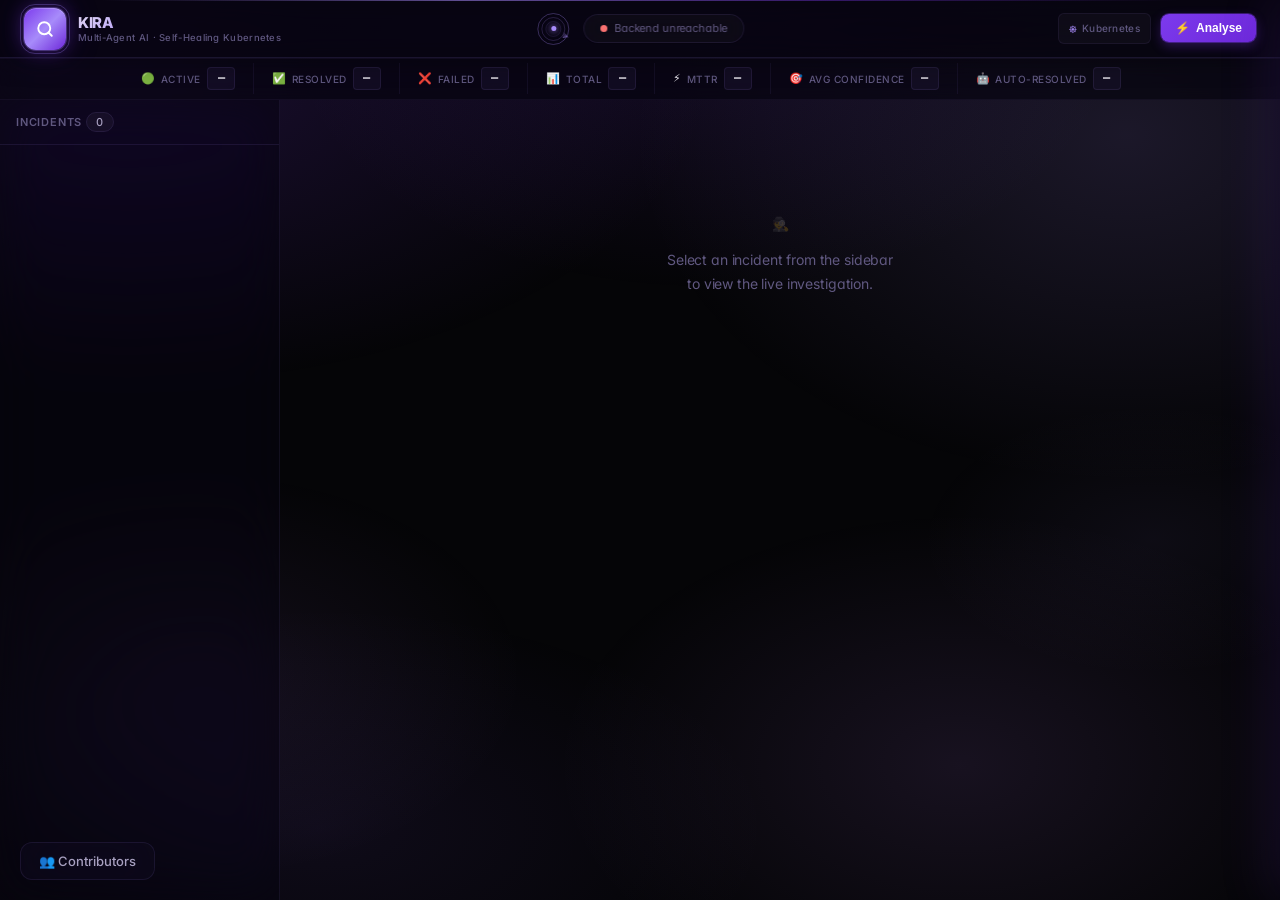
==== frontend/index.html @ 58d52b5b "feat: initial commit — KIRA (Kubernetes Intelligent Response Agent) - Multi-agent AI incident respon" ====
<!DOCTYPE html>
<html lang="en">
<head>
  <meta charset="UTF-8" />
  <meta name="viewport" content="width=device-width, initial-scale=1.0" />
  <title>KIRA — Multi-Agent AI for Self-Healing Kubernetes</title>
  <link rel="icon" href="data:image/svg+xml,<svg xmlns='http://www.w3.org/2000/svg' viewBox='0 0 100 100'><text y='.9em' font-size='90'>🔍</text></svg>" />
  <link rel="preconnect" href="https://fonts.googleapis.com" />
  <link href="https://fonts.googleapis.com/css2?family=Inter:opsz,wght@14..32,300;14..32,400;14..32,500;14..32,600;14..32,700;14..32,800&family=JetBrains+Mono:wght@400;500;600&display=swap" rel="stylesheet" />
  <link rel="stylesheet" href="styles.css?v=36" />
</head>
<body>

<!-- ── Top bar ─────────────────────────────────────────────────────────── -->
<header class="topbar">
  <div class="logo">
    <div class="logo-icon-wrap" id="logo-icon-wrap">
      <svg width="18" height="18" viewBox="0 0 24 24" fill="none" stroke="currentColor" stroke-width="2.5" stroke-linecap="round" stroke-linejoin="round">
        <circle cx="11" cy="11" r="8"/><line x1="21" y1="21" x2="16.65" y2="16.65"/>
      </svg>
    </div>
    <div class="logo-pulse-ring"></div>
    <div class="logo-text-group">
      <span class="logo-name">KIRA</span>
      <span class="logo-tag">Multi-Agent AI · Self-Healing Kubernetes</span>
    </div>
  </div>

  <div class="topbar-center">
    <div class="scanning-radar" id="scanning-radar">
      <div class="radar-ring radar-ring-1"></div>
      <div class="radar-ring radar-ring-2"></div>
      <div class="radar-ring radar-ring-3"></div>
      <div class="radar-sweep"></div>
      <div class="radar-dot"></div>
    </div>
    <div class="topbar-stat-pill">
      <span class="health-dot" id="health-dot"></span>
      <span class="health-label" id="health-label">Checking…</span>
    </div>
  </div>

  <div class="topbar-right">
    <div class="topbar-k8s-badge">
      <span class="k8s-icon">⎈</span>
      <span class="k8s-label">Kubernetes</span>
    </div>
    <button class="btn btn-primary" id="trigger-btn">
      <span class="trigger-bolt">⚡</span> Analyse
    </button>
  </div>
</header>

<!-- ── Metrics Bar ─────────────────────────────────────────────────────── -->
<div class="metrics-bar" id="metrics-bar">
  <div class="metric-item">
    <span class="metric-icon">🟢</span>
    <span class="metric-label">Active</span>
    <span class="metric-value" id="m-active">—</span>
  </div>
  <div class="metric-item">
    <span class="metric-icon">✅</span>
    <span class="metric-label">Resolved</span>
    <span class="metric-value" id="m-resolved">—</span>
  </div>
  <div class="metric-item">
    <span class="metric-icon">❌</span>
    <span class="metric-label">Failed</span>
    <span class="metric-value" id="m-failed">—</span>
  </div>
  <div class="metric-item">
    <span class="metric-icon">📊</span>
    <span class="metric-label">Total</span>
    <span class="metric-value" id="m-total">—</span>
  </div>
  <div class="metric-item">
    <span class="metric-icon">⚡</span>
    <span class="metric-label">MTTR</span>
    <span class="metric-value" id="m-mttr">—</span>
  </div>
  <div class="metric-item">
    <span class="metric-icon">🎯</span>
    <span class="metric-label">Avg Confidence</span>
    <span class="metric-value" id="m-confidence">—</span>
  </div>
  <div class="metric-item">
    <span class="metric-icon">🤖</span>
    <span class="metric-label">Auto-Resolved</span>
    <span class="metric-value" id="m-auto">—</span>
  </div>
</div>

<!-- ── Layout ──────────────────────────────────────────────────────────── -->
<div class="layout">

  <!-- Sidebar -->
  <aside class="sidebar">
    <div class="sidebar-header">
      <h2>Incidents <span class="incident-count" id="incident-count">0</span></h2>
    </div>
    <div class="incident-list" id="incident-list"></div>
  </aside>

  <!-- Detail panel -->
  <main class="detail">
    <div class="detail-header" id="detail-header" style="display:none">
      <div class="detail-title-row">
        <span class="detail-title" id="detail-title">—</span>
        <span id="detail-badge"></span>
        <button class="btn-close-detail" onclick="deselectIncident()" title="Close">
          <svg width="14" height="14" viewBox="0 0 24 24" fill="none" stroke="currentColor" stroke-width="2.5">
            <line x1="18" y1="6" x2="6" y2="18"/><line x1="6" y1="6" x2="18" y2="18"/>
          </svg>
        </button>
      </div>
      <div class="detail-meta">
        <span>📁 <span id="detail-ns">—</span></span>
        <span>🔖 <span id="detail-id">—</span></span>
        <span>🕐 <span id="detail-started">—</span></span>
      </div>
    </div>

    <!-- Resolved / Failed banner -->
    <div class="resolved-banner" id="resolved-banner">
      <span id="banner-icon">✅</span>
      <div>
        <div id="banner-title">Resolved</div>
        <div id="banner-sub"></div>
      </div>
      <button class="btn btn-ghost" id="btn-postmortem" style="display:none"
              onclick="generatePostmortem()">📄 Postmortem</button>
    </div>

    <!-- Approval banner -->
    <div class="approval-banner" id="approval-banner">
      <div class="approval-top-row">
        <div class="approval-body" id="approval-body"></div>
        <div class="approval-actions">
          <button class="btn btn-success" id="btn-approve">✅ Approve &amp; Apply</button>
          <button class="btn btn-danger"  id="btn-skip">✗ Skip</button>
        </div>
      </div>
      <div class="approval-command" id="approval-command" style="display:none"></div>
    </div>

    <!-- Scrollable content: timeline + RCA + war room -->
    <div class="detail-content" id="detail-content">
      <div class="timeline-empty" id="timeline-empty">
        <div class="timeline-empty-icon">🕵️</div>
        <div>
          Select an incident from the sidebar<br/>
          to view the live investigation.
        </div>
      </div>
    </div>

    <!-- Chat FAB -->
    <button class="chat-fab" id="chat-fab" style="display:none" onclick="openChat()">
      <span class="chat-fab-pulse"></span>
      <svg width="20" height="20" viewBox="0 0 24 24" fill="none" stroke="currentColor" stroke-width="2">
        <path d="M21 15a2 2 0 0 1-2 2H7l-4 4V5a2 2 0 0 1 2-2h14a2 2 0 0 1 2 2z"/>
      </svg>
      <span>Ask Sherlock</span>
    </button>

  </main>
</div>

<!-- ── Chat Drawer ─────────────────────────────────────────────────────── -->
<div class="chat-backdrop" id="chat-backdrop" onclick="closeChat()"></div>
<div class="chat-drawer" id="chat-drawer">

  <div class="chat-drawer-header">
    <div class="chat-avatar-wrap">
      <div class="chat-avatar">🔍</div>
      <span class="chat-avatar-dot"></span>
    </div>
    <div class="chat-drawer-meta">
      <div class="chat-drawer-name">Sherlock AI</div>
      <div class="chat-drawer-sub">Incident Intelligence Assistant</div>
    </div>
    <button class="btn-close-detail" onclick="closeChat()">
      <svg width="14" height="14" viewBox="0 0 24 24" fill="none" stroke="currentColor" stroke-width="2.5">
        <line x1="18" y1="6" x2="6" y2="18"/><line x1="6" y1="6" x2="18" y2="18"/>
      </svg>
    </button>
  </div>

  <div class="chat-messages" id="chat-messages"></div>

  <div class="chat-input-area">
    <div class="chat-input-row">
      <input class="chat-input" id="chat-input" type="text"
             placeholder="Ask anything about this incident…"
             onkeydown="if(event.key==='Enter')sendChat()" />
      <button class="chat-voice-btn" id="chat-voice-btn" onclick="toggleVoice()" title="Voice input">
        <svg width="16" height="16" viewBox="0 0 24 24" fill="none" stroke="currentColor" stroke-width="2">
          <path d="M12 1a3 3 0 0 0-3 3v8a3 3 0 0 0 6 0V4a3 3 0 0 0-3-3z"/>
          <path d="M19 10v2a7 7 0 0 1-14 0v-2"/>
          <line x1="12" y1="19" x2="12" y2="23"/>
          <line x1="8" y1="23" x2="16" y2="23"/>
        </svg>
      </button>
      <button class="chat-send-btn" id="chat-send-btn" onclick="sendChat()" title="Send">
        <svg width="15" height="15" viewBox="0 0 24 24" fill="none" stroke="currentColor" stroke-width="2.5">
          <line x1="22" y1="2" x2="11" y2="13"/>
          <polygon points="22 2 15 22 11 13 2 9 22 2"/>
        </svg>
      </button>
    </div>
  </div>
</div>

<!-- ── Postmortem overlay ───────────────────────────────────────────────── -->
<div class="pm-overlay" id="pm-overlay" style="display:none" onclick="if(event.target===this)closePostmortem()">
  <div class="pm-modal">
    <div class="pm-modal-header">
      <span class="pm-modal-title">📄 Incident Postmortem</span>
      <div class="pm-modal-actions">
        <button class="btn btn-ghost" id="pm-copy-btn" onclick="copyPostmortem()">📋 Copy</button>
        <button class="btn-close-detail" onclick="closePostmortem()">
          <svg width="14" height="14" viewBox="0 0 24 24" fill="none" stroke="currentColor" stroke-width="2.5">
            <line x1="18" y1="6" x2="6" y2="18"/><line x1="6" y1="6" x2="18" y2="18"/>
          </svg>
        </button>
      </div>
    </div>
    <div class="pm-content"><div id="pm-body"></div></div>
  </div>
</div>

<!-- Toast Notifications -->
<div class="toast-container" id="toast-container"></div>

<!-- Celebration Canvas -->
<canvas id="confetti-canvas"></canvas>

<!-- Contributors Button -->
<button class="contributors-btn" id="contributors-btn" onclick="document.getElementById('contributors-modal').style.display='flex'">
  👥 Contributors
</button>

<!-- Contributors Modal -->
<div class="contributors-overlay" id="contributors-modal" style="display:none" onclick="if(event.target===this)this.style.display='none'">
  <div class="contributors-modal">
    <div class="contributors-modal-header">
      <span class="contributors-modal-title">OUR <strong>CONTRIBUTORS</strong></span>
      <button class="contributors-close-btn" onclick="document.getElementById('contributors-modal').style.display='none'">
        <svg width="16" height="16" viewBox="0 0 24 24" fill="none" stroke="currentColor" stroke-width="2.5">
          <line x1="18" y1="6" x2="6" y2="18"/><line x1="6" y1="6" x2="18" y2="18"/>
        </svg>
      </button>
    </div>
    <div class="contributors-grid">
      <a class="contributor-card" href="https://www.linkedin.com/in/abhijeet-dhengale-56630160/" target="_blank" rel="noopener">
        <img class="contributor-avatar" src="images/abhijeet.jpg" alt="Abhijeet Dhengale" />
        <div class="contributor-info">
          <span class="contributor-name">Abhijeet Dhengale</span>
          <span class="contributor-role">CloudOps Engineer</span>
        </div>
      </a>
      <a class="contributor-card" href="https://www.linkedin.com/in/ansh-dalwadi/" target="_blank" rel="noopener">
        <img class="contributor-avatar" src="images/ansh.jpg" alt="Ansh Dalwadi" />
        <div class="contributor-info">
          <span class="contributor-name">Ansh Dalwadi</span>
          <span class="contributor-role">Associate CloudOps Engineer</span>
        </div>
      </a>
      <a class="contributor-card" href="https://www.linkedin.com/in/deep-trivedi-8b3537143/" target="_blank" rel="noopener">
        <img class="contributor-avatar" src="images/deep.jpg" alt="Deep Trivedi" />
        <div class="contributor-info">
          <span class="contributor-name">Deep Trivedi</span>
          <span class="contributor-role">Manager, Cloud Operations</span>
        </div>
      </a>
      <a class="contributor-card" href="https://www.linkedin.com/in/manjunath28/" target="_blank" rel="noopener">
        <img class="contributor-avatar" src="images/manjunath.jpg" alt="Manjunath Y" />
        <div class="contributor-info">
          <span class="contributor-name">Manjunath Y</span>
          <span class="contributor-role">CloudOps Engineer</span>
        </div>
      </a>
      <a class="contributor-card" href="https://www.linkedin.com/in/sudin-kolambkar-34956770/" target="_blank" rel="noopener">
        <img class="contributor-avatar" src="images/sudin.jpg" alt="Sudin Kolambkar" />
        <div class="contributor-info">
          <span class="contributor-name">Sudin Kolambkar</span>
          <span class="contributor-role">Senior CloudOps Engineer</span>
        </div>
      </a>
      <a class="contributor-card" href="https://www.linkedin.com/in/tushi-mittal/" target="_blank" rel="noopener">
        <img class="contributor-avatar" src="images/tushi.jpg" alt="Tushi Mittal" />
        <div class="contributor-info">
          <span class="contributor-name">Tushi Mittal</span>
          <span class="contributor-role">Associate CloudOps Engineer</span>
        </div>
      </a>
    </div>
  </div>
</div>

<script src="app.js?v=36"></script>
</body>
</html>
---- frontend/styles.css ----
/* ═══════════════════════════════════════════════════════════════════════════
   KIRA — Production UI  v20 · Deep Violet Glassmorphism
   ═══════════════════════════════════════════════════════════════════════════ */

/* ── Reset ─────────────────────────────────────────────────────────────── */
*, *::before, *::after { box-sizing: border-box; margin: 0; padding: 0; }

/* ── Design Tokens ─────────────────────────────────────────────────────── */
:root {
  --bg:          #050507;
  --bg2:         rgba(10,8,18,0.78);
  --bg3:         rgba(18,14,28,0.68);
  --bg4:         rgba(28,22,42,0.58);
  --glass:       rgba(16,12,28,0.55);
  --glass-border:rgba(167,139,250,0.10);
  --glass-hover: rgba(167,139,250,0.14);
  --border:      rgba(167,139,250,0.08);
  --border-soft: rgba(167,139,250,0.04);
  --text:        #f0eef5;
  --text-2:      #a8a0c0;
  --muted:       #605880;
  --green:       #34d399;
  --green-dim:   rgba(52,211,153,0.10);
  --amber:       #fbbf24;
  --amber-dim:   rgba(251,191,36,0.10);
  --red:         #f87171;
  --red-dim:     rgba(248,113,113,0.10);
  --blue:        #818cf8;
  --blue-dim:    rgba(129,140,248,0.10);
  --purple:      #a78bfa;
  --purple-dim:  rgba(167,139,250,0.10);
  --violet:      #c084fc;
  --violet-dim:  rgba(192,132,252,0.10);
  --cyan:        #22d3ee;
  --grad-brand:  linear-gradient(135deg,#a78bfa 0%,#c084fc 50%,#7c3aed 100%);
  --grad-war:    linear-gradient(135deg, rgba(28,16,48,0.6) 0%, rgba(12,8,22,0.7) 100%);
  --radius:      12px;
  --radius-lg:   16px;
  --radius-sm:   8px;
  --sans:        -apple-system, 'SF Pro Display', 'SF Pro Text', 'Inter', system-ui, BlinkMacSystemFont, 'Helvetica Neue', sans-serif;
  --mono:        'SF Mono', 'JetBrains Mono', 'Cascadia Code', 'Fira Code', ui-monospace, monospace;
  --shadow-sm:   0 1px 3px rgba(0,0,0,0.4), 0 0 1px rgba(0,0,0,0.3);
  --shadow-md:   0 4px 16px rgba(0,0,0,0.35), 0 0 8px rgba(124,58,237,0.06);
  --shadow-lg:   0 12px 40px rgba(0,0,0,0.45), 0 0 20px rgba(124,58,237,0.08);
  --glass-blur:  blur(24px) saturate(200%);
}

/* ── Animated Background ───────────────────────────────────────────────── */
@keyframes bgShift {
  0%   { transform: translate(0, 0) scale(1); }
  33%  { transform: translate(30px, -20px) scale(1.05); }
  66%  { transform: translate(-20px, 15px) scale(0.97); }
  100% { transform: translate(0, 0) scale(1); }
}
@keyframes bgShift2 {
  0%   { transform: translate(0, 0) scale(1); }
  33%  { transform: translate(-25px, 25px) scale(1.08); }
  66%  { transform: translate(20px, -10px) scale(0.95); }
  100% { transform: translate(0, 0) scale(1); }
}
@keyframes bgShift3 {
  0%   { transform: translate(0, 0) scale(1); }
  50%  { transform: translate(15px, 20px) scale(1.03); }
  100% { transform: translate(0, 0) scale(1); }
}

/* ── Base ──────────────────────────────────────────────────────────────── */
html, body { height: 100%; overflow: hidden; }
body {
  background: var(--bg);
  color: var(--text);
  font-family: var(--sans);
  font-size: 14px;
  line-height: 1.6;
  letter-spacing: -0.01em;
  font-weight: 400;
  display: flex;
  flex-direction: column;
  -webkit-font-smoothing: antialiased;
  -moz-osx-font-smoothing: grayscale;
  text-rendering: optimizeLegibility;
  font-feature-settings: 'cv02', 'cv03', 'cv04', 'cv11';
  position: relative;
}
body::before {
  content: ''; position: fixed; inset: 0; z-index: -2;
  background:
    radial-gradient(ellipse 65% 50% at 10% 8%, rgba(124,58,237,0.18), transparent 70%),
    radial-gradient(ellipse 55% 55% at 88% 15%, rgba(167,139,250,0.14), transparent 70%),
    radial-gradient(ellipse 45% 40% at 75% 85%, rgba(192,132,252,0.10), transparent 70%),
    radial-gradient(ellipse 50% 35% at 25% 92%, rgba(139,92,246,0.08), transparent 70%);
  animation: bgShift 25s ease-in-out infinite;
}
body::after {
  content: ''; position: fixed; inset: 0; z-index: -1;
  background:
    radial-gradient(ellipse 50% 45% at 55% 3%, rgba(124,58,237,0.12), transparent 65%),
    radial-gradient(ellipse 40% 35% at 15% 75%, rgba(192,132,252,0.08), transparent 65%),
    radial-gradient(ellipse 30% 25% at 90% 60%, rgba(167,139,250,0.06), transparent 60%);
  animation: bgShift2 20s ease-in-out infinite;
}

/* ── Topbar ────────────────────────────────────────────────────────────── */
.topbar {
  display: flex; align-items: center; justify-content: space-between;
  padding: 0 24px; height: 58px;
  background: rgba(6,4,14,0.88);
  border-bottom: 1px solid rgba(167,139,250,0.12);
  flex-shrink: 0; z-index: 100; position: relative;
  backdrop-filter: blur(28px) saturate(200%);
  -webkit-backdrop-filter: blur(28px) saturate(200%);
  box-shadow: 0 1px 0 rgba(167,139,250,0.06), 0 4px 24px rgba(0,0,0,0.3);
}
/* Gradient top glow line */
.topbar::before {
  content: ''; position: absolute; top: 0; left: 8%; right: 8%; height: 1px;
  background: linear-gradient(90deg, transparent, rgba(167,139,250,0.55), rgba(124,58,237,0.4), transparent);
}

/* ── Logo ──────────────────────────────────────────────────────────────── */
.logo { display: flex; align-items: center; gap: 12px; position: relative; }

.logo-icon-wrap {
  width: 42px; height: 42px;
  background: linear-gradient(135deg, #7c3aed, #a78bfa, #6d28d9);
  border-radius: 12px;
  display: flex; align-items: center; justify-content: center;
  color: #fff; flex-shrink: 0;
  box-shadow: 0 0 0 1px rgba(167,139,250,0.3), 0 0 20px rgba(124,58,237,0.4),
              0 0 40px rgba(124,58,237,0.15), inset 0 1px 0 rgba(255,255,255,0.2);
  transition: transform 0.3s cubic-bezier(0.34,1.56,0.64,1), box-shadow 0.3s;
  position: relative; z-index: 1;
}
.logo-icon-wrap:hover {
  transform: scale(1.08) rotate(-5deg);
  box-shadow: 0 0 0 1px rgba(167,139,250,0.4), 0 0 30px rgba(124,58,237,0.6),
              inset 0 1px 0 rgba(255,255,255,0.2);
}
.logo-icon-wrap.reloading {
  animation: logoReload 1s cubic-bezier(0.4,0,0.2,1) infinite;
}
@keyframes logoReload {
  0%   { transform: rotate(0deg)   scale(1);   box-shadow: 0 0 20px rgba(124,58,237,0.4); }
  25%  { transform: rotate(90deg)  scale(1.1); box-shadow: 0 0 32px rgba(124,58,237,0.7); }
  50%  { transform: rotate(180deg) scale(1);   box-shadow: 0 0 20px rgba(124,58,237,0.4); }
  75%  { transform: rotate(270deg) scale(1.1); box-shadow: 0 0 32px rgba(192,132,252,0.7); }
  100% { transform: rotate(360deg) scale(1);   box-shadow: 0 0 20px rgba(124,58,237,0.4); }
}

/* Animated pulse ring around logo */
.logo-pulse-ring {
  position: absolute; left: -4px; top: -4px;
  width: 50px; height: 50px; border-radius: 15px;
  border: 1px solid rgba(167,139,250,0.3);
  animation: logoPulseRing 3s ease-in-out infinite;
  pointer-events: none; z-index: 0;
}
@keyframes logoPulseRing {
  0%,100% { opacity: 0.5; transform: scale(1); }
  50%     { opacity: 0;   transform: scale(1.2); }
}

.logo-text-group { display: flex; flex-direction: column; gap: 1px; }
.logo-name {
  font-size: 15px; font-weight: 800; letter-spacing: -0.5px; line-height: 1.1;
  background: linear-gradient(135deg, #e2d9f3 0%, #a78bfa 40%, #7c3aed 100%);
  -webkit-background-clip: text; -webkit-text-fill-color: transparent; background-clip: text;
}
.logo-tag {
  font-size: 9.5px; font-weight: 500; color: var(--muted);
  letter-spacing: 0.3px; line-height: 1;
}

/* ── Topbar center pill ─────────────────────────────────────────────────── */
.topbar-center {
  position: absolute; left: 50%; transform: translateX(-50%);
  display: flex; align-items: center;
}
.topbar-stat-pill {
  display: flex; align-items: center; gap: 7px;
  padding: 5px 16px; border-radius: 20px;
  background: rgba(255,255,255,0.03);
  border: 1px solid rgba(167,139,250,0.10);
  backdrop-filter: blur(12px);
}

/* ── Topbar right ───────────────────────────────────────────────────────── */
.topbar-right { display: flex; align-items: center; gap: 10px; }

.topbar-k8s-badge {
  display: flex; align-items: center; gap: 5px;
  padding: 4px 10px; border-radius: 6px;
  background: rgba(255,255,255,0.03);
  border: 1px solid rgba(167,139,250,0.08);
}
.k8s-icon  { font-size: 13px; color: var(--purple); }
.k8s-label { font-size: 10px; color: var(--muted); font-weight: 500; letter-spacing: 0.3px; }

/* Pulsing ⚡ in Analyse button */
.trigger-bolt {
  display: inline-block;
  animation: boltPulse 2s ease-in-out infinite;
}
@keyframes boltPulse {
  0%,100% { transform: scale(1);    filter: drop-shadow(0 0 0 transparent); }
  50%     { transform: scale(1.3);  filter: drop-shadow(0 0 6px rgba(251,191,36,0.9)); }
}

/* ── Health dot ─────────────────────────────────────────────────────────── */
.health-dot {
  width: 7px; height: 7px; border-radius: 50%;
  background: var(--muted); display: inline-block;
  transition: all 0.4s; flex-shrink: 0;
}
.health-dot.ok    { background: var(--green); animation: pulse-health 2.5s ease infinite; }
.health-dot.error { background: var(--red); }
@keyframes pulse-health {
  0%,100% { box-shadow: 0 0 0 0 rgba(52,211,153,0.5); }
  50%     { box-shadow: 0 0 0 5px rgba(52,211,153,0); }
}
.health-label { font-size: 11px; color: var(--muted); }

/* ── Metrics Bar ───────────────────────────────────────────────────────── */
.metrics-bar {
  display: flex; align-items: center; justify-content: center; gap: 0;
  padding: 5px 20px;
  background: rgba(6,4,14,0.65);
  border-bottom: 1px solid rgba(167,139,250,0.06);
  backdrop-filter: blur(16px); -webkit-backdrop-filter: blur(16px);
  overflow-x: auto; flex-shrink: 0;
}
.metrics-bar::-webkit-scrollbar { display: none; }

.metric-item {
  display: flex; align-items: center; gap: 6px;
  padding: 4px 18px;
  border-right: 1px solid rgba(167,139,250,0.07);
  white-space: nowrap; flex-shrink: 0;
}
.metric-item:first-child { padding-left: 0; }
.metric-item:last-child  { border-right: none; }

.metric-icon  { font-size: 11px; }
.metric-label {
  font-size: 10px; color: var(--muted); font-weight: 500;
  text-transform: uppercase; letter-spacing: 0.5px;
}
.metric-value {
  font-size: 12px; font-weight: 700; color: var(--text);
  font-variant-numeric: tabular-nums; font-family: var(--mono);
  background: rgba(167,139,250,0.06);
  padding: 1px 8px; border-radius: 4px;
  border: 1px solid rgba(167,139,250,0.10);
  min-width: 28px; text-align: center;
}
.metric-value.pulse { animation: metricPulse 0.6s ease; }
@keyframes metricPulse {
  0%   { background: rgba(167,139,250,0.30); }
  100% { background: rgba(167,139,250,0.06); }
}

/* ── Layout ────────────────────────────────────────────────────────────── */
.layout { display: flex; flex: 1; overflow: hidden; min-height: 0; }

/* ── Sidebar ───────────────────────────────────────────────────────────── */
.sidebar {
  width: 280px; min-width: 255px; max-width: 280px;
  background: rgba(8,6,16,0.62);
  border-right: 1px solid rgba(167,139,250,0.08);
  display: flex; flex-direction: column; overflow: hidden;
  backdrop-filter: var(--glass-blur);
  -webkit-backdrop-filter: var(--glass-blur);
}
.sidebar-header {
  padding: 14px 16px 12px; border-bottom: 1px solid var(--glass-border);
  display: flex; align-items: center; justify-content: space-between; flex-shrink: 0;
}
.sidebar-header h2 {
  font-size: 11px; font-weight: 600; color: var(--muted);
  text-transform: uppercase; letter-spacing: 0.8px;
}
#incident-count {
  font-size: 11px; font-weight: 500;
  background: rgba(255,255,255,0.04); padding: 2px 9px;
  border-radius: 20px; color: var(--text-2); border: 1px solid var(--glass-border);
  font-variant-numeric: tabular-nums;
}
.incident-list { overflow-y: auto; flex: 1; padding: 8px; }

/* Incident groups */
.incident-group {
  margin-bottom: 8px;
}
.incident-group-header {
  display: flex;
  align-items: center;
  gap: 8px;
  padding: 8px 12px;
  border-radius: var(--radius-sm);
  cursor: pointer;
  user-select: none;
  transition: background 0.2s ease;
}
.incident-group-header:hover {
  background: rgba(167,139,250,0.06);
}
.incident-group-header.open .incident-group-title {
  color: var(--amber);
}
.incident-group-header.resolved .incident-group-title {
  color: var(--green);
}
.incident-group-arrow {
  font-size: 10px;
  color: var(--text-2);
  transition: transform 0.2s ease;
}
.incident-group.collapsed .incident-group-arrow {
  transform: rotate(-90deg);
}
.incident-group-title {
  font-size: 12px;
  font-weight: 700;
  text-transform: uppercase;
  letter-spacing: 0.8px;
}
.incident-group-count {
  font-size: 11px;
  font-weight: 600;
  color: var(--text-2);
  background: rgba(167,139,250,0.1);
  padding: 1px 7px;
  border-radius: 10px;
  margin-left: auto;
}
.incident-group-body {
  overflow: hidden;
  max-height: 2000px;
  transition: max-height 0.3s ease;
}
.incident-group.collapsed .incident-group-body {
  max-height: 0;
}

/* Incident cards */
.incident-card {
  padding: 10px 12px 10px 15px;
  border-radius: var(--radius); border: 1px solid rgba(167,139,250,0.06);
  margin-bottom: 4px; cursor: pointer;
  transition: all 0.25s ease;
  background: rgba(167,139,250,0.03); position: relative; overflow: hidden;
  box-shadow: 0 1px 4px rgba(0,0,0,0.2);
}
.incident-card::before {
  content: ''; position: absolute; left: 0; top: 0; bottom: 0;
  width: 3px; background: var(--muted); border-radius: 3px 0 0 3px;
}
.incident-card[data-status="resolved"]::before    { background: var(--green); }
.incident-card[data-status="failed"]::before      { background: var(--red); }
.incident-card[data-status="investigating"]::before,
.incident-card[data-status="remediating"]::before { background: var(--amber); }
.incident-card[data-status="rca_complete"]::before,
.incident-card[data-status="validating"]::before  { background: var(--blue); }
.incident-card:hover  { border-color: rgba(167,139,250,0.18); background: rgba(167,139,250,0.07); box-shadow: 0 2px 12px rgba(124,58,237,0.08); }
.incident-card.active {
  border-color: rgba(167,139,250,0.25); background: rgba(167,139,250,0.10);
  box-shadow: 0 0 24px rgba(124,58,237,0.10), inset 0 0 0 1px rgba(167,139,250,0.10);
}
.card-header { display: flex; align-items: center; justify-content: space-between; margin-bottom: 2px; gap: 8px; }
.card-service { font-weight: 600; font-size: 13.5px; letter-spacing: -0.02em; white-space: nowrap; overflow: hidden; text-overflow: ellipsis; }
.card-ns   { font-size: 11px; color: var(--muted); margin-bottom: 3px; font-weight: 400; }
.card-msg  { font-size: 12px; color: var(--text-2); white-space: nowrap; overflow: hidden; text-overflow: ellipsis; line-height: 1.5; }
.card-footer { display: flex; align-items: center; justify-content: space-between; margin-top: 7px; }
.card-time { font-size: 10px; color: var(--muted); font-family: var(--mono); }

/* ── Badges ────────────────────────────────────────────────────────────── */
.badge {
  display: inline-flex; align-items: center; gap: 3px;
  font-size: 10px; font-weight: 500; padding: 2px 7px;
  border-radius: 20px; white-space: nowrap; text-transform: capitalize;
  letter-spacing: 0.01em;
}
.badge-pending           { background: var(--bg4);        color: var(--muted);   border: 1px solid var(--border); }
.badge-investigating     { background: var(--amber-dim);  color: var(--amber);   border: 1px solid rgba(251,191,36,0.2); }
.badge-rca_complete      { background: var(--blue-dim);   color: var(--blue);    border: 1px solid rgba(96,165,250,0.2); }
.badge-awaiting_approval { background: var(--purple-dim); color: var(--purple);  border: 1px solid rgba(167,139,250,0.2); }
.badge-remediating       { background: var(--amber-dim);  color: var(--amber);   border: 1px solid rgba(251,191,36,0.2); }
.badge-validating        { background: var(--blue-dim);   color: var(--cyan);    border: 1px solid rgba(34,211,238,0.2); }
.badge-resolved          { background: var(--green-dim);  color: var(--green);   border: 1px solid rgba(52,211,153,0.2); }
.badge-failed            { background: var(--red-dim);    color: var(--red);     border: 1px solid rgba(248,113,113,0.2); }
.badge-skipped           { background: var(--bg4);        color: var(--muted);   border: 1px solid var(--border); }

/* ── Detail Panel ──────────────────────────────────────────────────────── */
.detail { flex: 1; display: flex; flex-direction: column; overflow: hidden; min-height: 0; min-width: 0; position: relative; }

.detail-header {
  padding: 14px 24px 12px; border-bottom: 1px solid rgba(167,139,250,0.10);
  background: rgba(8,6,16,0.62); flex-shrink: 0;
  backdrop-filter: var(--glass-blur); -webkit-backdrop-filter: var(--glass-blur);
}
.detail-title-row { display: flex; align-items: center; gap: 12px; margin-bottom: 6px; }
.detail-title {
  font-size: 16px; font-weight: 600; letter-spacing: -0.03em; flex: 1;
  min-width: 0; white-space: nowrap; overflow: hidden; text-overflow: ellipsis;
}
.btn-close-detail {
  width: 30px; height: 30px; border-radius: 8px; border: 1px solid var(--glass-border);
  background: rgba(255,255,255,0.03); color: var(--muted); cursor: pointer;
  display: flex; align-items: center; justify-content: center; flex-shrink: 0;
  transition: all 0.2s ease;
}
.btn-close-detail:hover { background: rgba(248,113,113,0.1); color: var(--red); border-color: rgba(248,113,113,0.25); }
.detail-meta {
  font-size: 11px; color: var(--muted); font-weight: 400;
  display: flex; flex-wrap: wrap; gap: 14px; align-items: center;
}

/* ── Scrollable content ────────────────────────────────────────────────── */
.detail-content {
  flex: 1; overflow-y: auto; min-height: 0;
  padding: 14px 22px 20px;
}

/* ── Banners ───────────────────────────────────────────────────────────── */
.resolved-banner {
  margin: 10px 20px 0; padding: 13px 16px;
  border-radius: var(--radius);
  display: none; align-items: center; gap: 14px; flex-shrink: 0;
}
.resolved-banner.visible { display: flex; animation: bannerReveal 0.5s cubic-bezier(0.16,1,0.3,1); }
.resolved-banner.resolved {
  background: rgba(52,211,153,0.06); border: 1px solid rgba(52,211,153,0.2);
  box-shadow: 0 0 30px rgba(52,211,153,0.06);
  backdrop-filter: blur(12px); -webkit-backdrop-filter: blur(12px);
  animation: bannerReveal 0.5s cubic-bezier(0.16,1,0.3,1), resolvedCelebrate 0.6s 0.3s ease;
}
.resolved-banner.failed {
  background: rgba(248,113,113,0.06); border: 1px solid rgba(248,113,113,0.2);
  box-shadow: 0 0 30px rgba(248,113,113,0.06);
  backdrop-filter: blur(12px); -webkit-backdrop-filter: blur(12px);
}
@keyframes slideDown {
  from { opacity: 0; transform: translateY(-8px); }
  to   { opacity: 1; transform: none; }
}
@keyframes bannerReveal {
  from { opacity: 0; transform: translateY(-12px) scale(0.97); filter: blur(3px); }
  60%  { filter: blur(0); }
  to   { opacity: 1; transform: none; }
}
@keyframes resolvedCelebrate {
  0%   { box-shadow: 0 0 30px rgba(52,211,153,0.06); }
  40%  { box-shadow: 0 0 50px rgba(52,211,153,0.2), 0 0 100px rgba(52,211,153,0.08); }
  100% { box-shadow: 0 0 30px rgba(52,211,153,0.06); }
}
.banner-icon  { font-size: 24px; flex-shrink: 0; }
.banner-text  { flex: 1; min-width: 0; }
.banner-title { font-weight: 600; font-size: 14px; letter-spacing: -0.02em; }
.banner-sub   { font-size: 11px; color: var(--muted); margin-top: 1px; }
.btn-postmortem {
  display: inline-flex; align-items: center; gap: 6px;
  padding: 6px 13px; border-radius: var(--radius-sm);
  background: rgba(167,139,250,0.08); color: var(--purple);
  border: 1px solid rgba(167,139,250,0.2);
  font-size: 12px; font-weight: 600; cursor: pointer;
  white-space: nowrap; flex-shrink: 0;
  transition: all 0.2s ease; font-family: var(--sans);
  backdrop-filter: blur(8px);
}
.btn-postmortem:hover { background: rgba(167,139,250,0.15); box-shadow: 0 0 20px rgba(167,139,250,0.15); }

.approval-banner {
  margin: 10px 20px 0; padding: 13px 16px;
  background: rgba(20,16,30,0.5);
  border: 1px solid rgba(167,139,250,0.15); border-left: 3px solid var(--purple);
  border-radius: var(--radius);
  display: none; box-shadow: 0 0 30px rgba(167,139,250,0.06); flex-shrink: 0;
  flex-direction: column; gap: 10px;
  backdrop-filter: blur(16px); -webkit-backdrop-filter: blur(16px);
}
.approval-banner.visible { display: flex; animation: slideDown 0.25s ease; }
.approval-top-row { display: flex; align-items: center; gap: 14px; flex-wrap: wrap; }
.approval-icon { font-size: 20px; flex-shrink: 0; }
.approval-content { flex: 1; min-width: 0; }
.approval-title { font-size: 10px; font-weight: 600; color: var(--purple); text-transform: uppercase; letter-spacing: 0.6px; margin-bottom: 3px; }
.approval-body { flex: 1; min-width: 160px; font-size: 13px; color: var(--text-2); line-height: 1.4; }
.approval-command { font-size: 12px; }
.approval-cmd-label { font-weight: 600; color: var(--text-2); margin-bottom: 4px; }
.approval-command code { display: block; background: rgba(255,255,255,0.03); padding: 8px 10px; border-radius: 4px; font-family: var(--mono); font-size: 11px; color: var(--cyan); word-break: break-all; white-space: pre-wrap; margin-top: 4px; overflow-x: auto; max-height: 80px; border: 1px solid var(--glass-border); }
.approval-actions { display: flex; gap: 8px; flex-shrink: 0; margin-left: auto; }
.btn-approve {
  padding: 7px 16px; border-radius: var(--radius-sm); border: none;
  background: linear-gradient(135deg, rgba(52,211,153,0.8), rgba(34,211,168,0.7));
  color: #fff;
  font-size: 12px; font-weight: 600; cursor: pointer;
  transition: all 0.2s ease; font-family: var(--sans);
  box-shadow: 0 2px 16px rgba(52,211,153,0.2);
}
.btn-approve:hover { opacity: 0.85; }
.btn-approve:disabled { opacity: 0.4; cursor: not-allowed; box-shadow: none; }
.btn-skip {
  padding: 7px 14px; border-radius: var(--radius-sm);
  border: 1px solid var(--glass-border); background: rgba(255,255,255,0.03);
  color: var(--text-2); font-size: 12px; font-weight: 500;
  cursor: pointer; transition: all 0.2s ease; font-family: var(--sans);
}
.btn-skip:hover { border-color: var(--red); color: var(--red); }
.btn-skip:disabled { opacity: 0.4; cursor: not-allowed; }

/* ── Timeline ──────────────────────────────────────────────────────────── */
.timeline-empty {
  display: flex; flex-direction: column; align-items: center;
  justify-content: center; min-height: 280px;
  color: var(--muted); text-align: center; gap: 12px;
}
.timeline-empty-icon { font-size: 52px; opacity: 0.2; }
.timeline-empty div { font-size: 14px; line-height: 1.7; }

.timeline-item {
  display: flex; gap: 14px;
  padding: 8px 0 8px 20px;
  border-left: 2px solid var(--border-soft);
  margin-left: 6px; position: relative;
  animation: timelineSlideIn 0.35s cubic-bezier(0.16,1,0.3,1);
}
@keyframes fadeUp {
  from { opacity: 0; transform: translateY(5px); }
  to   { opacity: 1; transform: none; }
}
@keyframes timelineSlideIn {
  from { opacity: 0; transform: translateX(-10px) translateY(4px); }
  to   { opacity: 1; transform: none; }
}
.tl-dot {
  position: absolute; left: -8px; top: 12px;
  width: 14px; height: 14px; border-radius: 50%;
  background: rgba(10,8,18,0.8); border: 2px solid rgba(167,139,250,0.10);
  display: flex; align-items: center; justify-content: center;
  font-size: 8px; font-weight: 900; flex-shrink: 0;
}
.tl-dot.running {
  border-color: var(--amber); background: var(--amber-dim); color: var(--amber);
  animation: pulse-dot 1.4s ease infinite, dotSpin 2s linear infinite;
}
.tl-dot.success {
  border-color: var(--green); background: var(--green-dim); color: var(--green);
  animation: dotAppear 0.4s cubic-bezier(0.34,1.56,0.64,1);
}
.tl-dot.error {
  border-color: var(--red); background: var(--red-dim); color: var(--red);
  animation: dotShake 0.4s ease;
}
.tl-dot.info {
  border-color: var(--purple); background: var(--purple-dim); color: var(--purple);
  animation: dotAppear 0.3s ease;
}
@keyframes pulse-dot {
  0%,100% { box-shadow: 0 0 0 0 rgba(251,191,36,0.5); }
  50%      { box-shadow: 0 0 0 6px rgba(251,191,36,0); }
}
@keyframes dotSpin {
  to { transform: rotate(360deg); }
}
@keyframes dotAppear {
  from { transform: scale(0); }
  to   { transform: scale(1); }
}
@keyframes dotShake {
  0%,100% { transform: translateX(0); }
  20%     { transform: translateX(-2px); }
  40%     { transform: translateX(2px); }
  60%     { transform: translateX(-1px); }
  80%     { transform: translateX(1px); }
}
.tl-body { flex: 1; min-width: 0; padding-top: 1px; }
.tl-step { font-size: 10px; font-weight: 600; text-transform: uppercase; letter-spacing: 0.5px; color: var(--muted); margin-bottom: 2px; }
.tl-step.running { color: var(--amber); }
.tl-step.success { color: var(--green); }
.tl-step.error   { color: var(--red); }
.tl-step.info    { color: var(--purple); }
.tl-detail { font-size: 13px; color: var(--text-2); word-break: break-word; font-family: var(--mono); font-weight: 400; line-height: 1.7; white-space: pre-wrap; }
.tl-time   { font-size: 10px; color: var(--muted); margin-top: 2px; font-family: var(--mono); }

/* ── Phase Separator ───────────────────────────────────────────────────── */
.phase-separator {
  display: flex; align-items: center; gap: 10px;
  margin: 14px 0 8px 6px; padding: 0;
  animation: fadeUp 0.3s ease;
}
.phase-separator-line {
  flex: 1; height: 1px;
  background: linear-gradient(90deg, var(--phase-color, var(--border)), transparent);
}
.phase-separator-label {
  font-size: 9px; font-weight: 600; text-transform: uppercase; letter-spacing: 1px;
  color: var(--phase-color, var(--muted)); white-space: nowrap;
  padding: 3px 10px; border-radius: 20px;
  background: rgba(var(--phase-color-rgb, 110,118,129), 0.08);
  border: 1px solid rgba(var(--phase-color-rgb, 110,118,129), 0.15);
}

/* ── War Room Timeline Item ────────────────────────────────────────────── */
.timeline-item.war-room-entry {
  border-left-color: rgba(167,139,250,0.2);
}

/* War Room agent step labels with inline icon */
.tl-step .agent-step-icon {
  display: inline-block; margin-right: 4px; font-size: 11px;
  vertical-align: middle;
}
.tl-step.war-room-sre    { color: #34d399; }
.tl-step.war-room-app    { color: #818cf8; }
.tl-step.war-room-sec    { color: #fbbf24; }
.tl-step.war-room-cost   { color: #c084fc; }
.tl-step.war-room-judge  { color: #a78bfa; }

/* ── RCA Card ──────────────────────────────────────────────────────────── */
.rca-card {
  margin: 10px 0;
  padding: 16px 18px;
  background: rgba(20,14,40,0.50);
  border: 1px solid rgba(167,139,250,0.14);
  border-left: 3px solid var(--purple);
  border-radius: var(--radius);
  box-shadow: 0 4px 32px rgba(124,58,237,0.08), var(--shadow-sm);
  animation: rcaReveal 0.7s cubic-bezier(0.16,1,0.3,1);
  position: relative;
  overflow: hidden;
  backdrop-filter: blur(20px) saturate(160%);
  -webkit-backdrop-filter: blur(20px) saturate(160%);
}
.rca-card::before {
  content: ''; position: absolute; top: 0; left: -100%; width: 60%; height: 100%;
  background: linear-gradient(90deg, transparent, rgba(167,139,250,0.06), transparent);
  animation: rcaShimmer 2s 0.5s ease-in-out;
  pointer-events: none;
}
@keyframes rcaReveal {
  0%  { opacity: 0; transform: scale(0.95); filter: blur(6px); box-shadow: 0 0 0 rgba(124,58,237,0); }
  60% { filter: blur(0); }
  100%{ opacity: 1; transform: none; box-shadow: 0 4px 32px rgba(124,58,237,0.08), var(--shadow-sm); }
}
@keyframes rcaShimmer {
  to { left: 200%; }
}
.rca-card-header { display: flex; align-items: flex-start; gap: 10px; margin-bottom: 12px; }
.rca-card-icon { font-size: 18px; flex-shrink: 0; }
.rca-card-title {
  font-size: 14px; font-weight: 600; line-height: 1.45; letter-spacing: -0.02em;
  background: linear-gradient(135deg, var(--purple), var(--violet));
  -webkit-background-clip: text; -webkit-text-fill-color: transparent; background-clip: text;
}
.rca-section-label {
  font-size: 10px; font-weight: 600; color: var(--muted);
  text-transform: uppercase; letter-spacing: 0.6px; display: block; margin-bottom: 6px;
}
.rca-points { list-style: none; margin: 0 0 12px; padding: 0; display: flex; flex-direction: column; gap: 5px; }
.rca-points li {
  font-size: 12.5px; color: var(--text-2);
  padding: 7px 11px; border-radius: 6px;
  background: rgba(167,139,250,0.05); border: 1px solid rgba(167,139,250,0.08);
  border-left: 2px solid var(--purple); line-height: 1.55;
}
.rca-points li::before { content: "▸ "; color: var(--purple); font-size: 10px; }
.rca-factors { margin-bottom: 10px; }
.factor-tag {
  display: inline-block; padding: 2px 9px; border-radius: 20px;
  background: rgba(255,255,255,0.04); border: 1px solid var(--glass-border);
  margin: 2px 3px 2px 0; font-size: 11px; color: var(--text-2);
}
.rca-blast {
  font-size: 12px; color: var(--amber); margin-bottom: 10px;
  padding: 5px 10px; border-radius: 6px; background: var(--amber-dim); border-left: 2px solid var(--amber);
}
.rca-card-meta {
  display: flex; gap: 10px; align-items: center; margin-top: 12px;
  padding-top: 12px; border-top: 1px solid var(--border-soft);
}
.confidence-bar-wrap { flex: 1; height: 6px; background: rgba(255,255,255,0.06); border-radius: 3px; overflow: hidden; }
.confidence-bar {
  height: 100%; border-radius: 3px;
  transition: width 1.2s cubic-bezier(0.34,1.56,0.64,1);
  position: relative;
  box-shadow: 0 0 8px currentColor;
}
.confidence-bar::after {
  content: ''; position: absolute; top: 0; right: 0; width: 20px; height: 100%;
  background: linear-gradient(90deg, transparent, rgba(255,255,255,0.3));
  border-radius: 0 3px 3px 0;
  animation: confBarPulse 1.5s ease-in-out infinite;
}
@keyframes confBarPulse {
  0%,100% { opacity: 0.3; }
  50%     { opacity: 0.8; }
}
.confidence-label {
  font-size: 12px; font-weight: 600; white-space: nowrap;
  font-variant-numeric: tabular-nums;
}

/* ── War Room ──────────────────────────────────────────────────────────── */
.war-room-card {
  margin: 10px 0;
  padding: 18px;
  background: rgba(24,14,42,0.48);
  border: 1px solid rgba(167,139,250,0.14);
  border-left: 3px solid var(--purple);
  border-radius: var(--radius);
  box-shadow: 0 4px 32px rgba(124,58,237,0.08), var(--shadow-sm);
  animation: warRoomReveal 0.6s cubic-bezier(0.16,1,0.3,1);
  position: relative;
  overflow: hidden;
  backdrop-filter: blur(20px) saturate(160%);
  -webkit-backdrop-filter: blur(20px) saturate(160%);
}
.war-room-card::before {
  content: ''; position: absolute; inset: 0;
  background: linear-gradient(135deg, rgba(167,139,250,0.06) 0%, transparent 60%);
  opacity: 0; animation: warRoomGlow 0.8s 0.3s ease forwards;
  pointer-events: none;
}
@keyframes warRoomReveal {
  from { opacity: 0; transform: translateY(12px) scale(0.97); filter: blur(4px); }
  to   { opacity: 1; transform: none; filter: blur(0); }
}
@keyframes warRoomGlow {
  from { opacity: 0; }
  to   { opacity: 1; }
}
.war-room-header {
  display: flex; align-items: center; gap: 10px;
  margin-bottom: 16px; padding-bottom: 12px;
  border-bottom: 1px solid rgba(167,139,250,0.08);
}
.war-room-icon { font-size: 20px; animation: warRoomIconPulse 2s ease-in-out infinite; }
@keyframes warRoomIconPulse {
  0%,100% { transform: scale(1); filter: drop-shadow(0 0 0 transparent); }
  50%     { transform: scale(1.1); filter: drop-shadow(0 0 8px rgba(167,139,250,0.4)); }
}
.war-room-title {
  font-size: 14px; font-weight: 600; letter-spacing: -0.02em;
  background: linear-gradient(90deg, var(--purple), var(--blue), var(--purple));
  background-size: 200% 100%;
  -webkit-background-clip: text; -webkit-text-fill-color: transparent; background-clip: text;
  animation: gradientSweep 3s ease-in-out infinite;
}
@keyframes gradientSweep {
  0%   { background-position: 0% 50%; }
  50%  { background-position: 100% 50%; }
  100% { background-position: 0% 50%; }
}
.war-room-sub { font-size: 11px; color: var(--muted); margin-left: auto; }
.agents-grid { display: grid; grid-template-columns: repeat(2,1fr); gap: 10px; perspective: 800px; }
@media (max-width: 750px) { .agents-grid { grid-template-columns: 1fr; } }
.agent-card {
  padding: 13px 14px;
  background: rgba(16,10,30,0.88);
  border: 1px solid rgba(167,139,250,0.08);
  border-top: 2px solid var(--accent, #a78bfa);
  border-radius: 10px;
  transition: transform 0.3s ease, box-shadow 0.3s, border-color 0.3s;
  animation: agentCardEntrance 0.5s cubic-bezier(0.16,1,0.3,1) backwards;
  position: relative;
  overflow: hidden;
}
.agent-card:nth-child(1) { animation-delay: 0.1s; }
.agent-card:nth-child(2) { animation-delay: 0.2s; }
.agent-card:nth-child(3) { animation-delay: 0.3s; }
.agent-card:nth-child(4) { animation-delay: 0.4s; }
@keyframes agentCardEntrance {
  from { opacity: 0; transform: translateY(20px) scale(0.92); }
  to   { opacity: 1; transform: none; }
}
.agent-card:hover {
  transform: translateY(-3px);
  box-shadow: 0 8px 32px rgba(0,0,0,0.3), 0 0 28px rgba(var(--accent-rgb, 167,139,250), 0.10);
  border-color: rgba(var(--accent-rgb, 167,139,250), 0.18);
}
.agent-card-header { display: flex; align-items: center; gap: 7px; margin-bottom: 7px; }
.agent-icon {
  font-size: 14px; flex-shrink: 0;
  animation: agentIconBounce 0.6s cubic-bezier(0.34,1.56,0.64,1) backwards;
}
@keyframes agentIconBounce {
  from { transform: scale(0) rotate(-20deg); }
  to   { transform: scale(1) rotate(0); }
}
.agent-name { font-size: 12px; font-weight: 600; color: var(--text); flex: 1; letter-spacing: -0.01em; }
.agent-conf {
  font-size: 11px; font-weight: 600; white-space: nowrap;
  font-variant-numeric: tabular-nums;
}
.agent-finding { font-size: 13px; color: var(--text-2); line-height: 1.65; margin-bottom: 8px; font-weight: 400; }
.agent-rec {
  font-size: 11px; color: var(--cyan); font-style: italic; margin-bottom: 5px;
  padding: 3px 8px; background: rgba(34,211,238,0.06);
  border-radius: 4px; border-left: 2px solid rgba(34,211,238,0.25);
}
.agent-concerns { display: flex; flex-wrap: wrap; gap: 3px; margin-top: 4px; }
.concern-tag {
  font-size: 10px; padding: 1px 7px; border-radius: 20px;
  background: rgba(255,255,255,0.04); border: 1px solid rgba(255,255,255,0.07); color: var(--muted);
}
.agent-evidence { font-size: 11px; color: var(--muted); margin-bottom: 5px; line-height: 1.5; display: flex; flex-wrap: wrap; gap: 4px; align-items: baseline; }
.agent-evidence-label { font-weight: 600; color: var(--text-2); font-size: 10px; text-transform: uppercase; letter-spacing: 0.5px; }
.evidence-tag {
  font-size: 10px; padding: 2px 8px; border-radius: 4px;
  background: rgba(167,139,250,0.07); border: 1px solid rgba(167,139,250,0.12); color: var(--purple);
  font-family: var(--mono); word-break: break-all;
}

/* ── Chat FAB ──────────────────────────────────────────────────────────── */
.chat-fab {
  position: absolute; bottom: 28px; right: 28px;
  display: flex; align-items: center; gap: 8px;
  padding: 10px 18px 10px 14px;
  background: linear-gradient(135deg, rgba(167,139,250,0.85), rgba(124,58,237,0.85));
  border: 1px solid rgba(255,255,255,0.15); border-radius: 50px;
  color: #fff; font-size: 13px; font-weight: 600; font-family: var(--sans);
  cursor: pointer; z-index: 10;
  box-shadow: 0 4px 28px rgba(124,58,237,0.35), 0 2px 8px rgba(0,0,0,0.3);
  transition: transform 0.2s, box-shadow 0.2s;
  backdrop-filter: blur(12px); -webkit-backdrop-filter: blur(12px);
}
.chat-fab:hover { transform: translateY(-2px) scale(1.04); box-shadow: 0 8px 36px rgba(124,58,237,0.45); }
.chat-fab-pulse {
  position: absolute; inset: -3px; border-radius: inherit;
  background: var(--grad-brand); opacity: 0.35; z-index: -1;
  animation: pulse-health 2.5s ease-in-out infinite;
}

/* ── Chat Backdrop ─────────────────────────────────────────────────────── */
.chat-backdrop {
  display: none; position: fixed; inset: 0; z-index: 300;
  background: rgba(5,5,7,0.55); backdrop-filter: blur(8px);
  -webkit-backdrop-filter: blur(8px);
  animation: fadeIn 0.2s ease;
}
.chat-backdrop.open { display: block; }

/* ── Chat Drawer ───────────────────────────────────────────────────────── */
.chat-drawer {
  position: fixed; top: 0; right: 0; bottom: 0;
  width: 420px; max-width: 95vw;
  display: flex; flex-direction: column; z-index: 400;
  background: rgba(8,6,16,0.75);
  border-left: 1px solid rgba(167,139,250,0.12);
  box-shadow: -8px 0 50px rgba(124,58,237,0.15), -2px 0 20px rgba(0,0,0,0.5);
  transform: translateX(100%); transition: transform 0.3s cubic-bezier(0.16,1,0.3,1);
  backdrop-filter: blur(28px) saturate(200%); -webkit-backdrop-filter: blur(28px) saturate(200%);
}
.chat-drawer.open { transform: translateX(0); }

.chat-drawer-header {
  display: flex; align-items: center; gap: 12px;
  padding: 16px 20px;
  background: linear-gradient(135deg, rgba(28,16,48,0.6) 0%, rgba(10,8,18,0.5) 60%);
  border-bottom: 1px solid rgba(167,139,250,0.12);
  flex-shrink: 0;
}
.chat-avatar-wrap { position: relative; flex-shrink: 0; }
.chat-avatar {
  width: 40px; height: 40px; border-radius: 50%;
  background: var(--grad-brand);
  display: flex; align-items: center; justify-content: center;
  font-size: 18px; box-shadow: 0 0 0 2px rgba(167,139,250,0.25), 0 0 20px rgba(124,58,237,0.2);
}
.chat-avatar-dot {
  position: absolute; bottom: 1px; right: 1px;
  width: 10px; height: 10px; border-radius: 50%;
  background: #34d399; border: 2px solid rgba(10,10,16,0.8);
}
.chat-drawer-meta { flex: 1; min-width: 0; }
.chat-drawer-name { font-size: 14px; font-weight: 600; color: var(--text); letter-spacing: -0.02em; }
.chat-drawer-sub  { font-size: 11px; color: var(--accent-2, #2dd4a8); margin-top: 1px; }
.chat-close-btn {
  width: 30px; height: 30px; border-radius: 8px; border: 1px solid var(--glass-border);
  background: rgba(255,255,255,0.03); color: var(--muted); cursor: pointer;
  display: flex; align-items: center; justify-content: center;
  transition: all 0.2s ease; flex-shrink: 0;
}
.chat-close-btn:hover { background: rgba(255,255,255,0.06); color: var(--text); }

/* ── Chat Messages ─────────────────────────────────────────────────────── */
.chat-messages {
  flex: 1; overflow-y: auto; min-height: 0;
  padding: 20px 16px 12px;
  display: flex; flex-direction: column; gap: 16px;
}
.chat-messages::-webkit-scrollbar { width: 4px; }
.chat-messages::-webkit-scrollbar-track { background: transparent; }
.chat-messages::-webkit-scrollbar-thumb { background: var(--border); border-radius: 4px; }

/* Welcome screen */
.chat-welcome {
  display: flex; flex-direction: column; align-items: center; gap: 12px;
  padding: 32px 16px 8px; text-align: center;
}
.chat-welcome-avatar {
  width: 56px; height: 56px; border-radius: 50%;
  background: var(--grad-brand);
  display: flex; align-items: center; justify-content: center;
  font-size: 26px; box-shadow: 0 0 36px rgba(124,58,237,0.25), 0 0 0 2px rgba(167,139,250,0.15);
  animation: pulse-health 3s ease-in-out infinite;
}
.chat-welcome-text {
  font-size: 13px; line-height: 1.6; color: var(--text-2);
}
.chat-chips {
  display: flex; flex-direction: column; gap: 6px; width: 100%; margin-top: 4px;
}
.chat-chip {
  background: rgba(167,139,250,0.06); border: 1px solid rgba(167,139,250,0.14);
  border-radius: 10px; padding: 9px 14px; font-size: 12px; color: var(--text-2);
  font-family: var(--sans); cursor: pointer; text-align: left;
  transition: all 0.2s ease;
  backdrop-filter: blur(8px);
}
.chat-chip:hover { background: rgba(167,139,250,0.14); border-color: rgba(167,139,250,0.28); color: var(--text); box-shadow: 0 0 16px rgba(124,58,237,0.1); }

/* Message bubbles */
.chat-msg {
  display: flex; gap: 10px; animation: fadeUp 0.22s ease;
  max-width: 100%;
}
.chat-msg-user    { flex-direction: row-reverse; }
.chat-msg-sherlock { flex-direction: row; }

.chat-msg-avatar {
  width: 28px; height: 28px; border-radius: 50%; flex-shrink: 0;
  display: flex; align-items: center; justify-content: center;
  font-size: 13px; margin-top: 2px;
}
.chat-msg-user .chat-msg-avatar {
  background: rgba(167,139,250,0.12); border: 1px solid rgba(167,139,250,0.20);
}
.chat-msg-sherlock .chat-msg-avatar {
  background: var(--grad-brand); box-shadow: 0 0 14px rgba(124,58,237,0.2);
}

.chat-bubble-wrap { display: flex; flex-direction: column; gap: 3px; max-width: calc(100% - 40px); }
.chat-msg-user .chat-bubble-wrap { align-items: flex-end; }
.chat-msg-sherlock .chat-bubble-wrap { align-items: flex-start; }

.chat-label { font-size: 10px; color: var(--muted); font-weight: 600; letter-spacing: 0.3px; }
.chat-text {
  font-size: 13.5px; line-height: 1.65; padding: 10px 14px; border-radius: 12px;
  word-break: break-word; white-space: pre-wrap; font-weight: 400;
}
.chat-msg-user .chat-text {
  background: linear-gradient(135deg, rgba(167,139,250,0.18), rgba(124,58,237,0.10));
  border: 1px solid rgba(167,139,250,0.22); border-bottom-right-radius: 4px; color: var(--text);
  backdrop-filter: blur(10px);
}
.chat-msg-sherlock .chat-text {
  background: rgba(16,12,28,0.65); border: 1px solid rgba(167,139,250,0.08);
  border-bottom-left-radius: 4px; color: var(--text-2);
  box-shadow: 0 2px 16px rgba(124,58,237,0.06);
  backdrop-filter: blur(12px);
}
.chat-msg.thinking .chat-text { color: transparent; padding: 14px; min-width: 60px; }
.chat-msg.error .chat-text { color: var(--red); background: rgba(248,113,113,0.06); border-color: rgba(248,113,113,0.15); }

/* Typing indicator inside thinking bubble */
.typing-indicator {
  display: flex; gap: 4px; align-items: center; height: 18px;
}
.typing-indicator span {
  width: 7px; height: 7px; border-radius: 50%;
  background: var(--muted); animation: typing-bounce 1.1s ease-in-out infinite;
}
.typing-indicator span:nth-child(2) { animation-delay: 0.18s; }
.typing-indicator span:nth-child(3) { animation-delay: 0.36s; }
@keyframes typing-bounce {
  0%, 60%, 100% { transform: translateY(0); opacity: 0.5; }
  30%            { transform: translateY(-6px); opacity: 1; }
}

/* ── Chat Input Area ───────────────────────────────────────────────────── */
.chat-input-area {
  flex-shrink: 0; padding: 12px 16px 14px;
  border-top: 1px solid rgba(167,139,250,0.08);
  background: rgba(8,6,16,0.55);
  backdrop-filter: blur(16px);
}
.chat-input-row {
  display: flex; gap: 8px; align-items: center;
}
.chat-input {
  flex: 1; background: rgba(255,255,255,0.04); border: 1px solid var(--glass-border);
  border-radius: 12px; padding: 10px 16px;
  font-size: 13px; color: var(--text); font-family: var(--sans);
  outline: none; transition: all 0.2s ease;
}
.chat-input:focus { border-color: rgba(167,139,250,0.35); box-shadow: 0 0 0 3px rgba(124,58,237,0.08); }
.chat-input::placeholder { color: var(--muted); }
.chat-send-btn {
  width: 38px; height: 38px; border-radius: 10px; border: none;
  background: linear-gradient(135deg, rgba(167,139,250,0.85), rgba(124,58,237,0.85));
  color: #fff; cursor: pointer;
  display: flex; align-items: center; justify-content: center; flex-shrink: 0;
  transition: opacity 0.15s, transform 0.15s;
  box-shadow: 0 2px 16px rgba(124,58,237,0.25);
}
.chat-send-btn:hover { opacity: 0.9; transform: scale(1.06); }
.chat-send-btn:disabled { opacity: 0.4; transform: none; cursor: not-allowed; }
.chat-voice-btn {
  width: 38px; height: 38px; border-radius: 10px; border: none;
  background: rgba(167,139,250,0.12);
  color: var(--text-2); cursor: pointer;
  display: flex; align-items: center; justify-content: center; flex-shrink: 0;
  transition: all 0.2s ease;
}
.chat-voice-btn:hover { background: rgba(167,139,250,0.2); color: var(--text); }
.chat-voice-btn.listening {
  background: rgba(248,113,113,0.2);
  color: var(--red);
  animation: voicePulse 1s ease-in-out infinite;
}
@keyframes voicePulse {
  0%, 100% { box-shadow: 0 0 0 0 rgba(248,113,113,0.3); }
  50% { box-shadow: 0 0 0 8px rgba(248,113,113,0); }
}
.chat-powered { font-size: 10px; color: var(--muted); text-align: center; margin-top: 8px; opacity: 0.6; }

@keyframes fadeIn { from { opacity: 0; } to { opacity: 1; } }

/* ── Postmortem Modal ───────────────────────────────────────────────────── */
.pm-overlay {
  position: fixed; inset: 0; z-index: 1000;
  background: rgba(5,5,7,0.75); display: none;
  align-items: center; justify-content: center; padding: 24px;
  backdrop-filter: blur(16px); -webkit-backdrop-filter: blur(16px);
}
.pm-modal {
  background: rgba(12,8,22,0.82); border: 1px solid rgba(167,139,250,0.14);
  border-radius: var(--radius-lg); width: 100%; max-width: 860px;
  max-height: 88vh; display: flex; flex-direction: column; overflow: hidden;
  box-shadow: var(--shadow-lg), 0 0 80px rgba(124,58,237,0.10), 0 0 2px rgba(167,139,250,0.2);
  animation: scaleIn 0.2s cubic-bezier(0.34,1.56,0.64,1);
  backdrop-filter: blur(28px) saturate(200%); -webkit-backdrop-filter: blur(28px) saturate(200%);
}
@keyframes scaleIn {
  from { transform: scale(0.94); opacity: 0; }
  to   { transform: scale(1);    opacity: 1; }
}
.pm-modal-header {
  display: flex; align-items: center; justify-content: space-between;
  padding: 14px 20px; border-bottom: 1px solid rgba(167,139,250,0.12);
  font-size: 14px; font-weight: 600; background: rgba(167,139,250,0.04); flex-shrink: 0;
  letter-spacing: -0.02em;
}
.pm-modal-actions { display: flex; gap: 8px; }
.pm-content { flex: 1; overflow-y: auto; padding: 24px 28px; min-height: 0; }
.pm-loading {
  color: var(--muted); font-style: italic; padding: 60px 0;
  text-align: center; font-size: 13px;
}
.pm-text {
  font-size: 14px; line-height: 1.8; color: var(--text-2);
  font-family: var(--sans); margin: 0; font-weight: 400;
}
.pm-text h1 { font-size: 18px; font-weight: 600; color: var(--text); margin: 24px 0 12px 0; border-bottom: 1px solid var(--border); padding-bottom: 8px; letter-spacing: -0.03em; }
.pm-text h1:first-child { margin-top: 0; }
.pm-text h2 { font-size: 15px; font-weight: 600; color: var(--text); margin: 20px 0 8px 0; letter-spacing: -0.02em; }
.pm-text h3 { font-size: 13.5px; font-weight: 600; color: var(--text-2); margin: 16px 0 6px 0; letter-spacing: -0.01em; }
.pm-text p { margin: 8px 0; }
.pm-text ul, .pm-text ol { margin: 8px 0; padding-left: 24px; }
.pm-text li { margin: 4px 0; }
.pm-text table { width: 100%; border-collapse: collapse; margin: 12px 0; font-size: 12px; }
.pm-text th { text-align: left; padding: 8px 12px; border-bottom: 2px solid rgba(167,139,250,0.15); color: var(--text); font-weight: 600; background: rgba(167,139,250,0.04); }
.pm-text td { padding: 6px 12px; border-bottom: 1px solid rgba(167,139,250,0.08); }
.pm-text code { background: rgba(167,139,250,0.06); padding: 2px 6px; border-radius: 4px; font-size: 12px; font-family: var(--mono); }
.pm-text pre { background: rgba(167,139,250,0.04); padding: 12px 16px; border-radius: 8px; overflow-x: auto; margin: 8px 0; border: 1px solid rgba(167,139,250,0.10); }
.pm-text pre code { background: none; padding: 0; }
.pm-text strong { color: var(--text-1); }
.pm-text hr { border: none; border-top: 1px solid var(--border); margin: 16px 0; }

/* ── Scrollbar ──────────────────────────────────────────────────────────── */
::-webkit-scrollbar       { width: 4px; }
::-webkit-scrollbar-track { background: transparent; }
::-webkit-scrollbar-thumb { background: rgba(255,255,255,0.1); border-radius: 4px; }
::-webkit-scrollbar-thumb:hover { background: rgba(255,255,255,0.18); }

/* ── Spinner ────────────────────────────────────────────────────────────── */
.spin { display: inline-block; animation: spin 0.7s linear infinite; }
@keyframes spin { to { transform: rotate(360deg); } }

/* ── Agent Thinking Skeleton ───────────────────────────────────────────── */
.agent-card.thinking {
  min-height: 100px;
}
.agent-skeleton {
  display: flex; flex-direction: column; gap: 8px; padding: 4px 0;
}
.skeleton-line {
  height: 10px; border-radius: 4px;
  background: linear-gradient(90deg, rgba(167,139,250,0.04) 25%, rgba(124,58,237,0.08) 50%, rgba(167,139,250,0.04) 75%);
  background-size: 200% 100%;
  animation: skeletonShimmer 1.5s ease-in-out infinite;
}
.skeleton-line:nth-child(1) { width: 80%; }
.skeleton-line:nth-child(2) { width: 60%; animation-delay: 0.15s; }
.skeleton-line:nth-child(3) { width: 70%; animation-delay: 0.3s; }
@keyframes skeletonShimmer {
  0%   { background-position: 200% 0; }
  100% { background-position: -200% 0; }
}

/* ── Neural Connector Lines (War Room) ─────────────────────────────────── */
.war-room-connector {
  display: flex; justify-content: center; align-items: center;
  padding: 6px 0; position: relative;
}
.war-room-connector::before {
  content: ''; width: 1px; height: 20px;
  background: linear-gradient(180deg, rgba(167,139,250,0.4), rgba(124,58,237,0.3));
  animation: connectorDraw 0.5s ease forwards;
}
@keyframes connectorDraw {
  from { height: 0; opacity: 0; }
  to   { height: 20px; opacity: 1; }
}
.connector-dot {
  width: 6px; height: 6px; border-radius: 50%;
  background: var(--purple); position: absolute;
  animation: connectorPulse 1.5s ease-in-out infinite;
  box-shadow: 0 0 8px rgba(167,139,250,0.4);
}
@keyframes connectorPulse {
  0%,100% { transform: scale(1); opacity: 0.6; }
  50%     { transform: scale(1.4); opacity: 1; }
}

/* ── Incident Card Active Glow ─────────────────────────────────────────── */
.incident-card[data-status="investigating"],
.incident-card[data-status="remediating"] {
  animation: cardActiveGlow 2s ease-in-out infinite;
}
@keyframes cardActiveGlow {
  0%,100% { box-shadow: none; }
  50%     { box-shadow: 0 0 16px rgba(251,191,36,0.08); }
}
.incident-card[data-status="resolved"] {
  animation: cardResolvedFlash 0.5s ease;
}
@keyframes cardResolvedFlash {
  0%   { background: rgba(255,255,255,0.015); }
  30%  { background: rgba(52,211,153,0.06); }
  100% { background: rgba(255,255,255,0.015); }
}

/* ═══════════════════════════════════════════════════════════════════════════
   Pipeline UI — Flow Cards, Pipeline Bar, Evidence Grid, War Room Grid
   ═══════════════════════════════════════════════════════════════════════════ */

/* ── Pipeline Progress Bar ─────────────────────────────────────────────── */
.pipeline-bar {
  display: flex;
  align-items: center;
  justify-content: center;
  padding: 20px 24px 12px;
  gap: 0;
  margin-bottom: 8px;
  position: sticky;
  top: 0;
  z-index: 10;
  background: linear-gradient(180deg, var(--bg) 60%, transparent);
  backdrop-filter: blur(12px);
}
.pipe-stage {
  display: flex;
  flex-direction: column;
  align-items: center;
  gap: 6px;
  opacity: 0.35;
  transition: all 0.4s ease;
  min-width: 72px;
}
.pipe-stage.completed {
  opacity: 1;
}
.pipe-stage.completed .pipe-icon {
  background: var(--green-dim);
  border-color: var(--green);
  box-shadow: 0 0 12px rgba(52,211,153,0.2);
}
.pipe-stage.completed .pipe-label {
  color: var(--green);
}
.pipe-stage.active {
  opacity: 1;
  transform: scale(1.08);
}
.pipe-stage.active .pipe-icon {
  background: var(--purple-dim);
  border-color: var(--purple);
  box-shadow: 0 0 16px rgba(167,139,250,0.3);
  animation: pipeActivePulse 2s ease-in-out infinite;
}
.pipe-stage.active .pipe-label {
  color: var(--purple);
  font-weight: 600;
}
@keyframes pipeActivePulse {
  0%, 100% { box-shadow: 0 0 12px rgba(167,139,250,0.2); }
  50% { box-shadow: 0 0 24px rgba(167,139,250,0.45); }
}
.pipe-icon {
  width: 38px;
  height: 38px;
  border-radius: 50%;
  display: flex;
  align-items: center;
  justify-content: center;
  font-size: 16px;
  border: 1.5px solid var(--border);
  background: var(--glass);
  transition: all 0.4s ease;
}
.pipe-label {
  font-size: 10px;
  font-weight: 500;
  text-transform: uppercase;
  letter-spacing: 0.5px;
  color: var(--muted);
  transition: all 0.3s;
}
.pipe-connector {
  height: 2px;
  flex: 1;
  max-width: 60px;
  background: var(--border);
  border-radius: 1px;
  transition: background 0.5s ease;
  margin: 0 4px;
  margin-bottom: 22px;
}
.pipe-connector.filled {
  background: linear-gradient(90deg, var(--green), var(--purple));
}

/* ── Flow Cards (shared base) ──────────────────────────────────────────── */
.flow-card {
  background: var(--glass);
  border: 1px solid var(--glass-border);
  border-radius: var(--radius);
  margin: 8px 16px;
  overflow: hidden;
  animation: flowCardIn 0.4s ease;
  transition: border-color 0.3s;
}
.flow-card:hover {
  border-color: rgba(167,139,250,0.2);
}
@keyframes flowCardIn {
  from { opacity: 0; transform: translateY(12px); }
  to   { opacity: 1; transform: translateY(0); }
}
.flow-card-header {
  display: flex;
  align-items: center;
  gap: 10px;
  padding: 14px 18px;
  border-bottom: 1px solid var(--border-soft);
}
.flow-icon {
  font-size: 18px;
  flex-shrink: 0;
}
.flow-icon-sm {
  width: 24px;
  height: 24px;
  border-radius: 50%;
  display: flex;
  align-items: center;
  justify-content: center;
  font-size: 12px;
  font-weight: 700;
  flex-shrink: 0;
}
.flow-icon-sm.success { background: var(--green-dim); color: var(--green); }
.flow-icon-sm.error   { background: var(--red-dim);   color: var(--red); }
.flow-icon-sm.running { background: var(--blue-dim);  color: var(--blue); }
.flow-icon-sm.info    { background: var(--purple-dim); color: var(--purple); }
.flow-title {
  font-size: 14px;
  font-weight: 600;
  color: var(--text);
  flex: 1;
}
.flow-title-sm {
  font-size: 13px;
  font-weight: 500;
  color: var(--text-2);
  flex: 1;
}
.flow-count {
  font-size: 12px;
  color: var(--text-2);
  font-weight: 500;
  padding: 2px 10px;
  background: var(--bg4);
  border-radius: 20px;
}
.flow-conf {
  font-size: 14px;
  font-weight: 700;
  font-family: var(--mono);
}
.flow-time {
  font-size: 11px;
  color: var(--muted);
  font-family: var(--mono);
}
.flow-card-body {
  padding: 14px 18px;
}
.flow-detail {
  font-size: 13px;
  color: var(--text-2);
  line-height: 1.6;
  white-space: pre-wrap;
  word-break: break-word;
}

/* ── Alert card ────────────────────────────────────────────────────────── */
.flow-alert {
  border-left: 3px solid var(--red);
}
.flow-alert .flow-card-header {
  background: linear-gradient(90deg, rgba(248,113,113,0.06), transparent);
}
.alert-pulse {
  animation: alertPulse 1.5s ease-in-out infinite;
}
@keyframes alertPulse {
  0%, 100% { opacity: 0.8; }
  50% { opacity: 1; transform: scale(1.15); }
}

/* ── Jira card ─────────────────────────────────────────────────────────── */
.flow-jira {
  border-left: 3px solid var(--blue);
  background: linear-gradient(135deg, rgba(129,140,248,0.06), var(--glass));
}
.jira-body {
  display: flex;
  align-items: center;
  gap: 16px;
}
.jira-ticket-badge {
  flex-shrink: 0;
}
.jira-link {
  display: inline-flex;
  align-items: center;
  gap: 6px;
  padding: 8px 20px;
  background: linear-gradient(135deg, rgba(129,140,248,0.15), rgba(129,140,248,0.08));
  border: 1px solid rgba(129,140,248,0.25);
  border-radius: var(--radius-sm);
  color: var(--blue);
  font-size: 16px;
  font-weight: 700;
  font-family: var(--mono);
  text-decoration: none;
  transition: all 0.25s;
}
.jira-link:hover {
  background: linear-gradient(135deg, rgba(129,140,248,0.25), rgba(129,140,248,0.12));
  transform: translateY(-1px);
  box-shadow: 0 4px 16px rgba(129,140,248,0.2);
}
.jira-key {
  font-size: 16px;
  font-weight: 700;
  font-family: var(--mono);
  color: var(--blue);
}
.jira-status-label {
  font-size: 12px;
  color: var(--text-2);
}

/* ── Evidence card ─────────────────────────────────────────────────────── */
.flow-evidence {
  border-left: 3px solid var(--amber);
}
.flow-evidence .flow-card-header {
  background: linear-gradient(90deg, rgba(251,191,36,0.05), transparent);
}
.ev-progress-bar {
  height: 3px;
  background: var(--border);
  overflow: hidden;
}
.ev-progress-fill {
  height: 100%;
  background: linear-gradient(90deg, var(--amber), var(--green));
  border-radius: 2px;
  transition: width 0.5s ease;
}
.ev-grid {
  display: grid;
  grid-template-columns: repeat(auto-fill, minmax(180px, 1fr));
  gap: 8px;
}
.ev-item {
  display: flex;
  align-items: center;
  gap: 8px;
  padding: 8px 12px;
  border-radius: var(--radius-sm);
  background: var(--bg4);
  border: 1px solid var(--border-soft);
  font-size: 12px;
  color: var(--text-2);
  transition: all 0.3s;
}
.ev-item.ev-done {
  border-color: rgba(52,211,153,0.15);
  background: rgba(52,211,153,0.04);
}
.ev-item.ev-running {
  border-color: rgba(129,140,248,0.2);
  background: rgba(129,140,248,0.04);
}
.ev-item.ev-error {
  border-color: rgba(248,113,113,0.15);
  background: rgba(248,113,113,0.04);
}
.ev-item.ev-error .ev-icon { color: var(--red); }
.ev-icon {
  font-size: 14px;
  font-weight: 700;
  width: 20px;
  text-align: center;
  flex-shrink: 0;
}
.ev-name {
  font-weight: 500;
}

/* ── War Room card ─────────────────────────────────────────────────────── */
.flow-warroom {
  border-left: 3px solid var(--purple);
  background: linear-gradient(135deg, rgba(167,139,250,0.04), var(--glass));
}
.flow-warroom .flow-card-header {
  background: linear-gradient(90deg, rgba(167,139,250,0.06), transparent);
}
.wr-grid {
  display: grid;
  grid-template-columns: repeat(2, 1fr);
  gap: 8px;
}
.wr-agent {
  padding: 12px 14px;
  border-radius: var(--radius-sm);
  background: var(--bg4);
  border: 1px solid var(--border-soft);
  transition: all 0.4s;
}
.wr-agent.wr-done {
  border-color: rgba(52,211,153,0.2);
  background: rgba(52,211,153,0.03);
}
.wr-agent.wr-running {
  border-color: var(--agent-color, var(--purple));
  box-shadow: 0 0 12px rgba(167,139,250,0.1);
}
.wr-agent.wr-pending { opacity: 0.5; }
.wr-agent-header {
  display: flex;
  align-items: center;
  gap: 8px;
}
.wr-agent-icon { font-size: 18px; }
.wr-agent-name {
  font-size: 13px;
  font-weight: 600;
  color: var(--text);
  flex: 1;
}
.wr-agent-status {
  font-size: 14px;
  font-weight: 700;
}
.wr-agent.wr-done .wr-agent-status { color: var(--green); }
.wr-agent.wr-running .wr-agent-status {
  color: var(--agent-color, var(--purple));
  display: inline-flex;
  align-items: center;
  justify-content: center;
}
.wr-spinner {
  display: inline-block;
  width: 14px;
  height: 14px;
  border: 2px solid rgba(167,139,250,0.2);
  border-top-color: var(--agent-color, var(--purple));
  border-radius: 50%;
  animation: wrSpin 0.8s linear infinite;
}
@keyframes wrSpin {
  from { transform: rotate(0deg); }
  to   { transform: rotate(360deg); }
}
.wr-footer {
  padding: 10px 18px;
  font-size: 12px;
  color: var(--text-2);
  text-align: center;
  border-top: 1px solid var(--border-soft);
}

/* War Room expanded */
.wr-expanded-grid {
  display: grid;
  grid-template-columns: repeat(2, 1fr);
  gap: 10px;
}
.wr-agent-full {
  padding: 14px 16px;
  border-radius: var(--radius-sm);
  background: var(--bg4);
  border: 1px solid var(--border-soft);
  border-top: 2px solid var(--agent-color, var(--purple));
}
.wr-agent-finding {
  font-size: 13px;
  color: var(--text-2);
  margin-top: 8px;
  line-height: 1.5;
}
.wr-agent-conf {
  font-size: 14px;
  font-weight: 700;
  font-family: var(--mono);
}
.wr-agent-rec {
  font-size: 12px;
  color: var(--green);
  margin-top: 6px;
}
.wr-evidence {
  margin-top: 6px;
  display: flex;
  flex-wrap: wrap;
  align-items: center;
  gap: 4px;
}
.wr-ev-label {
  font-size: 11px;
  color: var(--muted);
  margin-right: 4px;
}
.wr-ev-tag {
  font-size: 11px;
  padding: 2px 8px;
  border-radius: 10px;
  background: var(--bg3);
  color: var(--text-2);
  border: 1px solid var(--border);
}
.wr-concerns {
  margin-top: 6px;
  display: flex;
  flex-wrap: wrap;
  gap: 4px;
}
.wr-concern-tag {
  font-size: 11px;
  padding: 2px 8px;
  border-radius: 10px;
  background: var(--red-dim);
  color: var(--red);
  border: 1px solid rgba(248,113,113,0.15);
}

/* ── Decision card ─────────────────────────────────────────────────────── */
.flow-decision {
  border-left: 3px solid var(--violet);
}
.flow-decision .flow-card-header {
  background: linear-gradient(90deg, rgba(192,132,252,0.06), transparent);
}
.flow-decision.running .flow-card-body {
  text-align: center;
  padding: 24px;
}
.decision-thinking {
  color: var(--text-2);
  font-size: 13px;
  font-style: italic;
}
.decision-action {
  display: flex;
  justify-content: center;
}
.action-badge {
  display: inline-block;
  padding: 6px 20px;
  border-radius: 20px;
  font-size: 13px;
  font-weight: 700;
  font-family: var(--mono);
  letter-spacing: 0.5px;
}
.action-badge.action-rollback { background: var(--red-dim); color: var(--red); border: 1px solid rgba(248,113,113,0.2); }
.action-badge.action-patch    { background: var(--amber-dim); color: var(--amber); border: 1px solid rgba(251,191,36,0.2); }
.action-badge.action-restart  { background: var(--blue-dim); color: var(--blue); border: 1px solid rgba(129,140,248,0.2); }
.action-badge.action-scale    { background: var(--green-dim); color: var(--green); border: 1px solid rgba(52,211,153,0.2); }
.action-badge.action-unknown  { background: var(--bg4); color: var(--text-2); }

/* Decision detail sections */
.decision-verdict {
  margin-top: 12px;
  font-size: 13px;
  color: var(--text);
  line-height: 1.6;
  padding: 10px 14px;
  background: var(--bg3);
  border-radius: 8px;
  border-left: 3px solid var(--cyan);
}
.decision-evidence-score {
  margin-top: 12px;
  display: flex;
  align-items: center;
  gap: 10px;
}
.decision-label {
  font-size: 11px;
  color: var(--muted);
  text-transform: uppercase;
  letter-spacing: 0.5px;
  white-space: nowrap;
  min-width: 90px;
}
.decision-score-val {
  font-size: 12px;
  font-weight: 600;
  color: var(--text-2);
  font-family: var(--mono);
  white-space: nowrap;
}
.decision-command {
  margin-top: 10px;
}
.decision-cmd {
  display: block;
  margin-top: 4px;
  font-size: 12px;
  padding: 8px 12px;
  background: var(--bg2);
  border: 1px solid var(--border);
  border-radius: 6px;
  color: var(--cyan);
  font-family: var(--mono);
  word-break: break-all;
  line-height: 1.5;
}

/* ── RCA card ──────────────────────────────────────────────────────────── */
.flow-rca {
  border-left: 3px solid var(--cyan);
}
.rca-summary {
  font-size: 14px;
  font-weight: 600;
  color: var(--text);
  margin-bottom: 8px;
}
.rca-points {
  list-style: none;
  padding: 0;
  margin: 8px 0;
}
.rca-points li {
  font-size: 13px;
  color: var(--text-2);
  padding: 4px 0 4px 16px;
  position: relative;
}
.rca-points li::before {
  content: '▸';
  position: absolute;
  left: 0;
  color: var(--cyan);
}
.rca-factors {
  margin-top: 8px;
  display: flex;
  flex-wrap: wrap;
  gap: 6px;
  align-items: center;
}
.rca-label {
  font-size: 11px;
  color: var(--muted);
  margin-right: 4px;
}
.factor-tag {
  font-size: 11px;
  padding: 2px 10px;
  border-radius: 10px;
  background: var(--amber-dim);
  color: var(--amber);
  border: 1px solid rgba(251,191,36,0.15);
}
.rca-blast {
  font-size: 12px;
  color: var(--red);
  margin-top: 8px;
}
.rca-conf-bar {
  margin-top: 12px;
  display: flex;
  align-items: center;
  gap: 12px;
}
.confidence-bar-wrap {
  flex: 1;
  height: 6px;
  background: var(--border);
  border-radius: 3px;
  overflow: hidden;
}
.confidence-bar {
  height: 100%;
  border-radius: 3px;
  transition: width 1s ease;
}
.confidence-label {
  font-size: 12px;
  font-weight: 600;
  color: var(--text-2);
  font-family: var(--mono);
  white-space: nowrap;
}

/* ── Remediation card ──────────────────────────────────────────────────── */
.flow-remediation {
  border-left: 3px solid var(--green);
}
.flow-remediation.running {
  border-left-color: var(--amber);
}
.flow-remediation.error {
  border-left-color: var(--red);
}
.remediation-detail {
  font-size: 13px;
  color: var(--text-2);
  line-height: 1.6;
  white-space: pre-wrap;
}

/* ── Closing summary card ──────────────────────────────────────────────── */
.flow-closing {
  text-align: center;
  padding: 32px 24px;
  border-left: none;
  position: relative;
  overflow: hidden;
}
.flow-closing.success {
  background: linear-gradient(135deg, rgba(52,211,153,0.06), var(--glass));
  border: 1px solid rgba(52,211,153,0.2);
}
.flow-closing.fail {
  background: linear-gradient(135deg, rgba(248,113,113,0.06), var(--glass));
  border: 1px solid rgba(248,113,113,0.2);
}
.close-icon {
  font-size: 48px;
  margin-bottom: 12px;
  animation: closeIconBounce 0.6s ease;
}
@keyframes closeIconBounce {
  0% { transform: scale(0); }
  60% { transform: scale(1.15); }
  100% { transform: scale(1); }
}
.close-title {
  font-size: 20px;
  font-weight: 700;
  color: var(--text);
  margin-bottom: 6px;
}
.close-sub {
  font-size: 13px;
  color: var(--text-2);
  margin-bottom: 16px;
}
.close-jira {
  display: flex;
  align-items: center;
  justify-content: center;
  gap: 8px;
  margin-bottom: 16px;
}
.close-jira-label {
  font-size: 12px;
  color: var(--muted);
}
.close-jira-link {
  color: var(--blue);
  font-weight: 600;
  font-family: var(--mono);
  font-size: 14px;
  text-decoration: none;
  padding: 4px 14px;
  border-radius: var(--radius-sm);
  background: rgba(129,140,248,0.08);
  border: 1px solid rgba(129,140,248,0.15);
  transition: all 0.2s;
}
.close-jira-link:hover {
  background: rgba(129,140,248,0.15);
  transform: translateY(-1px);
}
.close-actions {
  display: flex;
  justify-content: center;
  gap: 8px;
}

/* ── Info card ─────────────────────────────────────────────────────────── */
.flow-info {
  border-left: 3px solid var(--text-2);
}

/* ── Generic card ──────────────────────────────────────────────────────── */
.flow-generic {
  border-left: 2px solid var(--border);
}
.flow-generic .flow-card-body {
  padding: 8px 18px 12px;
}

/* ── Jira tag in sidebar ───────────────────────────────────────────────── */
.card-jira {
  font-size: 11px;
  color: var(--blue);
  font-weight: 600;
  font-family: var(--mono);
}

.card-source {
  font-size: 11px;
  color: var(--green);
  font-weight: 600;
  font-family: var(--mono);
}

.flow-source {
  font-size: 11px;
  color: var(--green);
  font-weight: 600;
  background: rgba(80, 250, 123, 0.1);
  padding: 2px 8px;
  border-radius: 4px;
  margin-left: auto;
  margin-right: 8px;
}

/* ── Button styles ──────────────────────────────────────────────────────── */
.btn {
  display: inline-flex; align-items: center; gap: 6px;
  padding: 7px 14px; border-radius: 8px; font-size: 12px;
  font-weight: 600; cursor: pointer; border: none;
  transition: all 0.2s; white-space: nowrap;
}
.btn-primary {
  background: linear-gradient(135deg, #7c3aed, #6d28d9);
  color: #fff;
  box-shadow: 0 0 0 1px rgba(124,58,237,0.4), 0 4px 12px rgba(124,58,237,0.3);
}
.btn-primary:hover {
  background: linear-gradient(135deg, #8b5cf6, #7c3aed);
  box-shadow: 0 0 0 1px rgba(139,92,246,0.5), 0 6px 18px rgba(124,58,237,0.4);
  transform: translateY(-1px);
}
.btn-ghost {
  background: rgba(255,255,255,0.04);
  color: var(--muted);
  border: 1px solid rgba(255,255,255,0.08);
}
.btn-ghost:hover {
  background: rgba(255,255,255,0.08);
  color: var(--text);
}

/* ═══════════════════════════════════════════════════════════════════════════
   CATCHY EFFECTS — Radar, Toast, Celebration
   ═══════════════════════════════════════════════════════════════════════════ */

/* ── Live Scanning Radar ───────────────────────────────────────────────── */
.scanning-radar {
  position: relative;
  width: 36px; height: 36px;
  margin-right: 12px;
  border-radius: 50%;
}
.radar-ring {
  position: absolute; inset: 0;
  border-radius: 50%;
  border: 1px solid rgba(167,139,250,0.2);
}
.radar-ring-1 { inset: 2px;  border-color: rgba(167,139,250,0.3); }
.radar-ring-2 { inset: 6px;  border-color: rgba(167,139,250,0.2); }
.radar-ring-3 { inset: 10px; border-color: rgba(167,139,250,0.1); }

.radar-sweep {
  position: absolute; top: 50%; left: 50%;
  width: 50%; height: 50%;
  transform-origin: 0% 0%;
  animation: radarSweep 2.5s linear infinite;
  background: conic-gradient(from 0deg, transparent 0%, rgba(167,139,250,0.5) 20%, transparent 25%);
  border-radius: 0 100% 0 0;
}
@keyframes radarSweep {
  from { transform: rotate(0deg); }
  to   { transform: rotate(360deg); }
}

.radar-dot {
  position: absolute; top: 50%; left: 50%;
  width: 5px; height: 5px;
  margin: -2.5px 0 0 -2.5px;
  border-radius: 50%;
  background: var(--purple);
  box-shadow: 0 0 6px var(--purple), 0 0 12px rgba(167,139,250,0.4);
  animation: radarDotPulse 2.5s ease-in-out infinite;
}
@keyframes radarDotPulse {
  0%,100% { transform: scale(1);   opacity: 1; }
  50%     { transform: scale(1.6); opacity: 0.6; }
}

.scanning-radar.threat .radar-dot {
  background: var(--amber);
  box-shadow: 0 0 8px var(--amber), 0 0 20px rgba(251,191,36,0.5);
}
.scanning-radar.threat .radar-sweep {
  background: conic-gradient(from 0deg, transparent 0%, rgba(251,191,36,0.6) 20%, transparent 25%);
}
.scanning-radar.threat .radar-ring-1 { border-color: rgba(251,191,36,0.4); }

/* ── Toast Notifications ───────────────────────────────────────────────── */
.toast-container {
  position: fixed; top: 68px; left: 50%; transform: translateX(-50%);
  z-index: 9999; display: flex; flex-direction: column; gap: 8px;
  pointer-events: none; width: max-content; max-width: 90vw;
}
.toast {
  pointer-events: auto;
  display: flex; align-items: center; gap: 12px;
  padding: 14px 24px;
  border-radius: 14px;
  backdrop-filter: blur(20px) saturate(180%);
  -webkit-backdrop-filter: blur(20px) saturate(180%);
  font-size: 13px; font-weight: 600;
  animation: toastSlideIn 0.5s cubic-bezier(0.34,1.56,0.64,1) forwards;
  opacity: 0; transform: translateY(-20px) scale(0.95);
  box-shadow: 0 8px 32px rgba(0,0,0,0.5), 0 0 0 1px rgba(255,255,255,0.05);
}
.toast.out {
  animation: toastSlideOut 0.4s ease-in forwards;
}
@keyframes toastSlideIn {
  to { opacity: 1; transform: translateY(0) scale(1); }
}
@keyframes toastSlideOut {
  to { opacity: 0; transform: translateY(-10px) scale(0.9); }
}

.toast-resolved {
  background: linear-gradient(135deg, rgba(0,40,20,0.9), rgba(0,60,30,0.85));
  border: 1px solid rgba(52,211,153,0.4);
  color: #34d399;
  box-shadow: 0 8px 32px rgba(0,0,0,0.5),
              0 0 0 1px rgba(52,211,153,0.2),
              0 0 40px rgba(52,211,153,0.15);
}

.toast-alert {
  background: linear-gradient(135deg, rgba(30,10,40,0.92), rgba(20,8,30,0.88));
  border: 1px solid rgba(248,113,113,0.4);
  color: #f87171;
  box-shadow: 0 8px 32px rgba(0,0,0,0.5),
              0 0 0 1px rgba(248,113,113,0.2),
              0 0 30px rgba(248,113,113,0.12);
}

.toast-icon {
  font-size: 22px;
  animation: toastIconPulse 1.5s ease-in-out infinite;
}
@keyframes toastIconPulse {
  0%,100% { transform: scale(1); filter: drop-shadow(0 0 4px rgba(52,211,153,0.5)); }
  50%     { transform: scale(1.2); filter: drop-shadow(0 0 12px rgba(52,211,153,0.9)); }
}

.toast-text { display: flex; flex-direction: column; gap: 2px; }
.toast-title { font-weight: 700; font-size: 14px; }
.toast-sub { font-weight: 400; font-size: 11px; opacity: 0.7; }

/* ── Confetti Canvas ───────────────────────────────────────────────────── */
#confetti-canvas {
  position: fixed; top: 0; left: 0; width: 100vw; height: 100vh;
  z-index: 99999; pointer-events: none;
}

/* ── Contributors Button & Modal ───────────────────────────────────────── */
.contributors-btn {
  position: fixed;
  bottom: 20px;
  left: 20px;
  z-index: 10000;
  padding: 10px 18px;
  background: var(--glass);
  border: 1px solid var(--glass-border);
  border-radius: var(--radius);
  color: var(--text-2);
  font-family: var(--sans);
  font-size: 13px;
  font-weight: 500;
  cursor: pointer;
  backdrop-filter: var(--glass-blur);
  transition: all 0.2s ease;
}
.contributors-btn:hover {
  background: var(--glass-hover);
  color: var(--text);
  border-color: var(--purple);
  box-shadow: var(--shadow-md);
}
.contributors-overlay {
  position: fixed;
  inset: 0;
  z-index: 100000;
  display: flex;
  align-items: center;
  justify-content: center;
  background: rgba(0,0,0,0.6);
  backdrop-filter: blur(8px);
  animation: contribFadeIn 0.25s ease;
}
@keyframes contribFadeIn {
  from { opacity: 0; }
  to { opacity: 1; }
}
.contributors-modal {
  background: rgba(10, 8, 20, 0.75);
  border: 1px solid rgba(167,139,250,0.12);
  border-radius: 24px;
  padding: 40px 44px 32px;
  max-width: 860px;
  width: 92vw;
  box-shadow: 0 30px 80px rgba(0,0,0,0.5), 0 0 60px rgba(124,58,237,0.08);
  backdrop-filter: blur(40px) saturate(180%);
  animation: contribSlideUp 0.35s cubic-bezier(0.16, 1, 0.3, 1);
  position: relative;
  overflow: hidden;
}
.contributors-modal::before {
  content: '';
  position: absolute;
  top: 0;
  left: 0;
  right: 0;
  height: 2px;
  background: linear-gradient(90deg, transparent, rgba(167,139,250,0.4), rgba(192,132,252,0.3), transparent);
}
@keyframes contribSlideUp {
  from { opacity: 0; transform: translateY(30px) scale(0.95); }
  to { opacity: 1; transform: translateY(0) scale(1); }
}
.contributors-modal-header {
  display: flex;
  align-items: center;
  justify-content: space-between;
  margin-bottom: 30px;
}
.contributors-modal-title {
  font-size: 26px;
  font-weight: 400;
  color: var(--text-2);
  letter-spacing: 2px;
  font-family: var(--sans);
}
.contributors-modal-title strong {
  font-weight: 800;
  background: var(--grad-brand);
  -webkit-background-clip: text;
  -webkit-text-fill-color: transparent;
  background-clip: text;
}
.contributors-close-btn {
  width: 36px;
  height: 36px;
  border-radius: 50%;
  border: none;
  background: rgba(167,139,250,0.1);
  color: var(--text-2);
  cursor: pointer;
  display: flex;
  align-items: center;
  justify-content: center;
  transition: all 0.2s ease;
}
.contributors-close-btn:hover {
  background: rgba(167,139,250,0.2);
  color: var(--text);
  transform: scale(1.1);
}
.contributors-grid {
  display: grid;
  grid-template-columns: repeat(3, 1fr);
  gap: 18px;
}
@media (max-width: 700px) {
  .contributors-grid { grid-template-columns: repeat(2, 1fr); }
  .contributors-modal { padding: 28px 20px 24px; }
}
a.contributor-card,
a.contributor-card:visited,
a.contributor-card:hover,
a.contributor-card:active {
  text-decoration: none;
  color: inherit;
}
a.contributor-card * {
  text-decoration: none;
}
.contributor-card {
  display: flex;
  flex-direction: row;
  align-items: center;
  gap: 14px;
  padding: 18px 16px;
  border-radius: 14px;
  background: rgba(22, 18, 38, 0.6);
  border: 1px solid rgba(167,139,250,0.08);
  box-shadow: 0 2px 12px rgba(0,0,0,0.2);
  backdrop-filter: blur(16px) saturate(150%);
  transition: all 0.3s cubic-bezier(0.16, 1, 0.3, 1);
}
.contributor-card:hover {
  transform: translateY(-3px);
  box-shadow: 0 8px 28px rgba(124,58,237,0.15), 0 2px 8px rgba(0,0,0,0.2);
  border-color: rgba(167,139,250,0.2);
  background: rgba(30, 24, 50, 0.7);
}
.contributor-avatar {
  width: 56px;
  height: 56px;
  min-width: 56px;
  border-radius: 50%;
  object-fit: cover;
  border: 3px solid rgba(167,139,250,0.4);
  box-shadow: 0 3px 12px rgba(124,58,237,0.2);
  transition: transform 0.3s ease;
}
.contributor-card:hover .contributor-avatar {
  transform: scale(1.08);
  border-color: rgba(167,139,250,0.6);
}
.contributor-info {
  display: flex;
  flex-direction: column;
  gap: 3px;
}
.contributor-name {
  font-size: 13px;
  font-weight: 700;
  color: var(--text);
  text-transform: uppercase;
  letter-spacing: 0.3px;
  font-family: var(--sans);
}
.contributor-role {
  font-size: 11px;
  font-weight: 500;
  color: var(--text-2);
  font-family: var(--sans);
}
.contributors-footer {
  margin-top: 28px;
  text-align: center;
}
.contributors-footer span {
  display: inline-block;
  padding: 10px 28px;
  background: linear-gradient(135deg, #4dd0e1, #26c6da);
  color: #fff;
  font-size: 13px;
  font-weight: 700;
  letter-spacing: 1.5px;
  text-transform: uppercase;
  border-radius: 8px;
  box-shadow: 0 4px 16px rgba(77,208,225,0.3);
}

/* ── Screen flash on resolve ───────────────────────────────────────────── */
.screen-flash {
  position: fixed; inset: 0; z-index: 99998;
  background: radial-gradient(ellipse at center, rgba(52,211,153,0.2), transparent 70%);
  animation: flashPulse 0.8s ease-out forwards;
  pointer-events: none;
}
@keyframes flashPulse {
  0%   { opacity: 1; transform: scale(0.8); }
  100% { opacity: 0; transform: scale(1.5); }
}
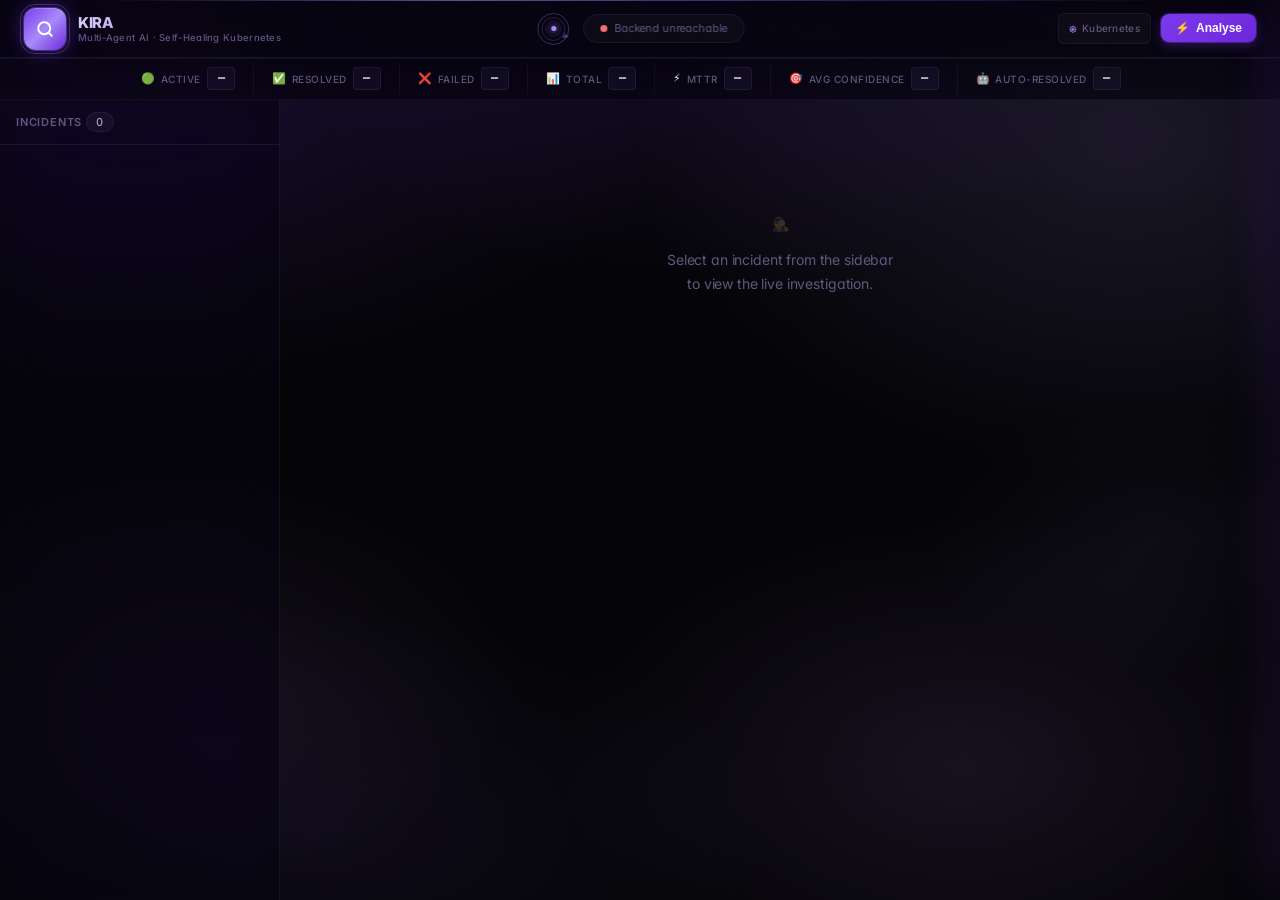
==== commit 2d4cd34a: "feat: remove contributors section from dashboard UI" ====
--- a/frontend/index.html
+++ b/frontend/index.html
@@ -235,68 +235,7 @@
 <!-- Celebration Canvas -->
 <canvas id="confetti-canvas"></canvas>
 
-<!-- Contributors Button -->
-<button class="contributors-btn" id="contributors-btn" onclick="document.getElementById('contributors-modal').style.display='flex'">
-  👥 Contributors
-</button>
-
-<!-- Contributors Modal -->
-<div class="contributors-overlay" id="contributors-modal" style="display:none" onclick="if(event.target===this)this.style.display='none'">
-  <div class="contributors-modal">
-    <div class="contributors-modal-header">
-      <span class="contributors-modal-title">OUR <strong>CONTRIBUTORS</strong></span>
-      <button class="contributors-close-btn" onclick="document.getElementById('contributors-modal').style.display='none'">
-        <svg width="16" height="16" viewBox="0 0 24 24" fill="none" stroke="currentColor" stroke-width="2.5">
-          <line x1="18" y1="6" x2="6" y2="18"/><line x1="6" y1="6" x2="18" y2="18"/>
-        </svg>
-      </button>
-    </div>
-    <div class="contributors-grid">
-      <a class="contributor-card" href="https://www.linkedin.com/in/abhijeet-dhengale-56630160/" target="_blank" rel="noopener">
-        <img class="contributor-avatar" src="images/abhijeet.jpg" alt="Abhijeet Dhengale" />
-        <div class="contributor-info">
-          <span class="contributor-name">Abhijeet Dhengale</span>
-          <span class="contributor-role">CloudOps Engineer</span>
-        </div>
-      </a>
-      <a class="contributor-card" href="https://www.linkedin.com/in/ansh-dalwadi/" target="_blank" rel="noopener">
-        <img class="contributor-avatar" src="images/ansh.jpg" alt="Ansh Dalwadi" />
-        <div class="contributor-info">
-          <span class="contributor-name">Ansh Dalwadi</span>
-          <span class="contributor-role">Associate CloudOps Engineer</span>
-        </div>
-      </a>
-      <a class="contributor-card" href="https://www.linkedin.com/in/deep-trivedi-8b3537143/" target="_blank" rel="noopener">
-        <img class="contributor-avatar" src="images/deep.jpg" alt="Deep Trivedi" />
-        <div class="contributor-info">
-          <span class="contributor-name">Deep Trivedi</span>
-          <span class="contributor-role">Manager, Cloud Operations</span>
-        </div>
-      </a>
-      <a class="contributor-card" href="https://www.linkedin.com/in/manjunath28/" target="_blank" rel="noopener">
-        <img class="contributor-avatar" src="images/manjunath.jpg" alt="Manjunath Y" />
-        <div class="contributor-info">
-          <span class="contributor-name">Manjunath Y</span>
-          <span class="contributor-role">CloudOps Engineer</span>
-        </div>
-      </a>
-      <a class="contributor-card" href="https://www.linkedin.com/in/sudin-kolambkar-34956770/" target="_blank" rel="noopener">
-        <img class="contributor-avatar" src="images/sudin.jpg" alt="Sudin Kolambkar" />
-        <div class="contributor-info">
-          <span class="contributor-name">Sudin Kolambkar</span>
-          <span class="contributor-role">Senior CloudOps Engineer</span>
-        </div>
-      </a>
-      <a class="contributor-card" href="https://www.linkedin.com/in/tushi-mittal/" target="_blank" rel="noopener">
-        <img class="contributor-avatar" src="images/tushi.jpg" alt="Tushi Mittal" />
-        <div class="contributor-info">
-          <span class="contributor-name">Tushi Mittal</span>
-          <span class="contributor-role">Associate CloudOps Engineer</span>
-        </div>
-      </a>
-    </div>
-  </div>
-</div>
+
 
 <script src="app.js?v=36"></script>
 </body>
--- a/frontend/styles.css
+++ b/frontend/styles.css
@@ -2016,196 +2016,7 @@
   z-index: 99999; pointer-events: none;
 }
 
-/* ── Contributors Button & Modal ───────────────────────────────────────── */
-.contributors-btn {
-  position: fixed;
-  bottom: 20px;
-  left: 20px;
-  z-index: 10000;
-  padding: 10px 18px;
-  background: var(--glass);
-  border: 1px solid var(--glass-border);
-  border-radius: var(--radius);
-  color: var(--text-2);
-  font-family: var(--sans);
-  font-size: 13px;
-  font-weight: 500;
-  cursor: pointer;
-  backdrop-filter: var(--glass-blur);
-  transition: all 0.2s ease;
-}
-.contributors-btn:hover {
-  background: var(--glass-hover);
-  color: var(--text);
-  border-color: var(--purple);
-  box-shadow: var(--shadow-md);
-}
-.contributors-overlay {
-  position: fixed;
-  inset: 0;
-  z-index: 100000;
-  display: flex;
-  align-items: center;
-  justify-content: center;
-  background: rgba(0,0,0,0.6);
-  backdrop-filter: blur(8px);
-  animation: contribFadeIn 0.25s ease;
-}
-@keyframes contribFadeIn {
-  from { opacity: 0; }
-  to { opacity: 1; }
-}
-.contributors-modal {
-  background: rgba(10, 8, 20, 0.75);
-  border: 1px solid rgba(167,139,250,0.12);
-  border-radius: 24px;
-  padding: 40px 44px 32px;
-  max-width: 860px;
-  width: 92vw;
-  box-shadow: 0 30px 80px rgba(0,0,0,0.5), 0 0 60px rgba(124,58,237,0.08);
-  backdrop-filter: blur(40px) saturate(180%);
-  animation: contribSlideUp 0.35s cubic-bezier(0.16, 1, 0.3, 1);
-  position: relative;
-  overflow: hidden;
-}
-.contributors-modal::before {
-  content: '';
-  position: absolute;
-  top: 0;
-  left: 0;
-  right: 0;
-  height: 2px;
-  background: linear-gradient(90deg, transparent, rgba(167,139,250,0.4), rgba(192,132,252,0.3), transparent);
-}
-@keyframes contribSlideUp {
-  from { opacity: 0; transform: translateY(30px) scale(0.95); }
-  to { opacity: 1; transform: translateY(0) scale(1); }
-}
-.contributors-modal-header {
-  display: flex;
-  align-items: center;
-  justify-content: space-between;
-  margin-bottom: 30px;
-}
-.contributors-modal-title {
-  font-size: 26px;
-  font-weight: 400;
-  color: var(--text-2);
-  letter-spacing: 2px;
-  font-family: var(--sans);
-}
-.contributors-modal-title strong {
-  font-weight: 800;
-  background: var(--grad-brand);
-  -webkit-background-clip: text;
-  -webkit-text-fill-color: transparent;
-  background-clip: text;
-}
-.contributors-close-btn {
-  width: 36px;
-  height: 36px;
-  border-radius: 50%;
-  border: none;
-  background: rgba(167,139,250,0.1);
-  color: var(--text-2);
-  cursor: pointer;
-  display: flex;
-  align-items: center;
-  justify-content: center;
-  transition: all 0.2s ease;
-}
-.contributors-close-btn:hover {
-  background: rgba(167,139,250,0.2);
-  color: var(--text);
-  transform: scale(1.1);
-}
-.contributors-grid {
-  display: grid;
-  grid-template-columns: repeat(3, 1fr);
-  gap: 18px;
-}
-@media (max-width: 700px) {
-  .contributors-grid { grid-template-columns: repeat(2, 1fr); }
-  .contributors-modal { padding: 28px 20px 24px; }
-}
-a.contributor-card,
-a.contributor-card:visited,
-a.contributor-card:hover,
-a.contributor-card:active {
-  text-decoration: none;
-  color: inherit;
-}
-a.contributor-card * {
-  text-decoration: none;
-}
-.contributor-card {
-  display: flex;
-  flex-direction: row;
-  align-items: center;
-  gap: 14px;
-  padding: 18px 16px;
-  border-radius: 14px;
-  background: rgba(22, 18, 38, 0.6);
-  border: 1px solid rgba(167,139,250,0.08);
-  box-shadow: 0 2px 12px rgba(0,0,0,0.2);
-  backdrop-filter: blur(16px) saturate(150%);
-  transition: all 0.3s cubic-bezier(0.16, 1, 0.3, 1);
-}
-.contributor-card:hover {
-  transform: translateY(-3px);
-  box-shadow: 0 8px 28px rgba(124,58,237,0.15), 0 2px 8px rgba(0,0,0,0.2);
-  border-color: rgba(167,139,250,0.2);
-  background: rgba(30, 24, 50, 0.7);
-}
-.contributor-avatar {
-  width: 56px;
-  height: 56px;
-  min-width: 56px;
-  border-radius: 50%;
-  object-fit: cover;
-  border: 3px solid rgba(167,139,250,0.4);
-  box-shadow: 0 3px 12px rgba(124,58,237,0.2);
-  transition: transform 0.3s ease;
-}
-.contributor-card:hover .contributor-avatar {
-  transform: scale(1.08);
-  border-color: rgba(167,139,250,0.6);
-}
-.contributor-info {
-  display: flex;
-  flex-direction: column;
-  gap: 3px;
-}
-.contributor-name {
-  font-size: 13px;
-  font-weight: 700;
-  color: var(--text);
-  text-transform: uppercase;
-  letter-spacing: 0.3px;
-  font-family: var(--sans);
-}
-.contributor-role {
-  font-size: 11px;
-  font-weight: 500;
-  color: var(--text-2);
-  font-family: var(--sans);
-}
-.contributors-footer {
-  margin-top: 28px;
-  text-align: center;
-}
-.contributors-footer span {
-  display: inline-block;
-  padding: 10px 28px;
-  background: linear-gradient(135deg, #4dd0e1, #26c6da);
-  color: #fff;
-  font-size: 13px;
-  font-weight: 700;
-  letter-spacing: 1.5px;
-  text-transform: uppercase;
-  border-radius: 8px;
-  box-shadow: 0 4px 16px rgba(77,208,225,0.3);
-}
+
 
 /* ── Screen flash on resolve ───────────────────────────────────────────── */
 .screen-flash {
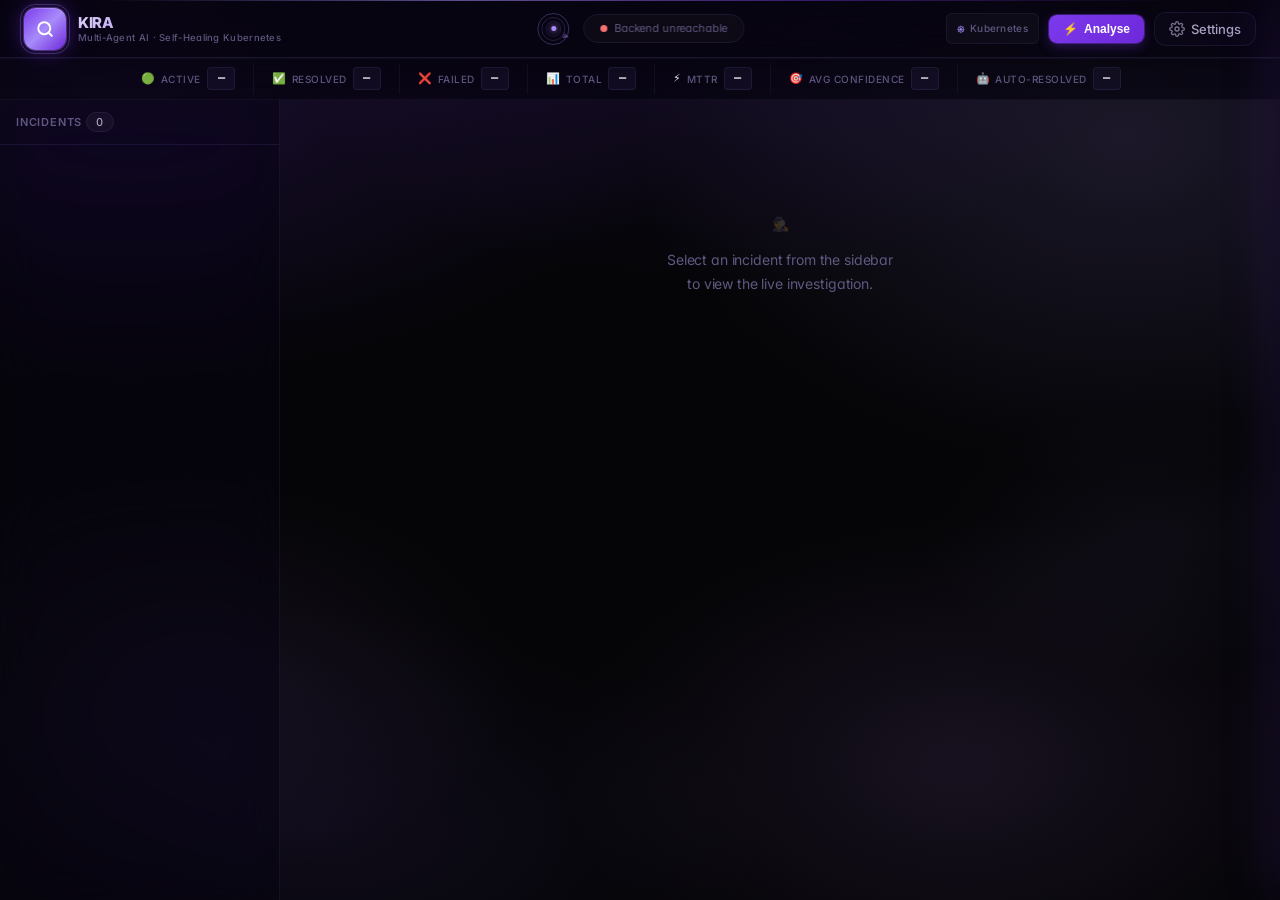
==== commit 7da05894: "feat: add in-browser Integrations & Settings panel Backend: - settings_routes.py: GET/POST /settings" ====
--- a/frontend/index.html
+++ b/frontend/index.html
@@ -47,6 +47,13 @@
     </div>
     <button class="btn btn-primary" id="trigger-btn">
       <span class="trigger-bolt">⚡</span> Analyse
+    </button>
+    <button class="btn btn-settings" id="settings-btn" onclick="openSettings()" title="Integrations & Settings">
+      <svg width="16" height="16" viewBox="0 0 24 24" fill="none" stroke="currentColor" stroke-width="2" stroke-linecap="round" stroke-linejoin="round">
+        <circle cx="12" cy="12" r="3"/>
+        <path d="M19.4 15a1.65 1.65 0 0 0 .33 1.82l.06.06a2 2 0 0 1-2.83 2.83l-.06-.06a1.65 1.65 0 0 0-1.82-.33 1.65 1.65 0 0 0-1 1.51V21a2 2 0 0 1-4 0v-.09A1.65 1.65 0 0 0 9 19.4a1.65 1.65 0 0 0-1.82.33l-.06.06a2 2 0 0 1-2.83-2.83l.06-.06A1.65 1.65 0 0 0 4.68 15a1.65 1.65 0 0 0-1.51-1H3a2 2 0 0 1 0-4h.09A1.65 1.65 0 0 0 4.6 9a1.65 1.65 0 0 0-.33-1.82l-.06-.06a2 2 0 0 1 2.83-2.83l.06.06A1.65 1.65 0 0 0 9 4.68a1.65 1.65 0 0 0 1-1.51V3a2 2 0 0 1 4 0v.09a1.65 1.65 0 0 0 1 1.51 1.65 1.65 0 0 0 1.82-.33l.06-.06a2 2 0 0 1 2.83 2.83l-.06.06A1.65 1.65 0 0 0 19.4 9a1.65 1.65 0 0 0 1.51 1H21a2 2 0 0 1 0 4h-.09a1.65 1.65 0 0 0-1.51 1z"/>
+      </svg>
+      Settings
     </button>
   </div>
 </header>
@@ -237,6 +244,162 @@
 
 
 
-<script src="app.js?v=36"></script>
+<!-- ── Settings Modal ──────────────────────────────────────────────────────── -->
+<div class="settings-overlay" id="settings-overlay" onclick="if(event.target===this)closeSettings()" style="display:none">
+  <div class="settings-modal">
+
+    <div class="settings-header">
+      <div class="settings-header-left">
+        <span class="settings-icon">⚙️</span>
+        <div>
+          <div class="settings-title">Integrations &amp; Settings</div>
+          <div class="settings-subtitle">Configure KIRA — changes apply instantly, saved to .env</div>
+        </div>
+      </div>
+      <button class="btn-close-detail" onclick="closeSettings()">
+        <svg width="14" height="14" viewBox="0 0 24 24" fill="none" stroke="currentColor" stroke-width="2.5"><line x1="18" y1="6" x2="6" y2="18"/><line x1="6" y1="6" x2="18" y2="18"/></svg>
+      </button>
+    </div>
+
+    <!-- Tab Bar -->
+    <div class="settings-tabs">
+      <button class="settings-tab active" data-tab="ollama" onclick="switchTab('ollama')">🦙 Ollama</button>
+      <button class="settings-tab" data-tab="kubernetes" onclick="switchTab('kubernetes')">⎈ Kubernetes</button>
+      <button class="settings-tab" data-tab="behaviour" onclick="switchTab('behaviour')">🎛️ Behaviour</button>
+      <button class="settings-tab" data-tab="jira" onclick="switchTab('jira')">🎫 Jira</button>
+      <button class="settings-tab" data-tab="teams" onclick="switchTab('teams')">💬 Teams</button>
+    </div>
+
+    <!-- Tab: Ollama -->
+    <div class="settings-pane active" id="tab-ollama">
+      <div class="settings-section-title">🦙 Ollama — Local LLM Runtime</div>
+      <div class="settings-hint">Ollama runs LLMs locally on your machine. <a href="https://ollama.com" target="_blank" rel="noopener">Install Ollama →</a></div>
+      <div class="settings-field">
+        <label class="settings-label">Base URL</label>
+        <input class="settings-input" id="s-ollama-url" type="text" placeholder="http://localhost:11434/v1" />
+        <span class="settings-field-hint">Ollama API endpoint. Default works for local install.</span>
+      </div>
+      <div class="settings-field">
+        <label class="settings-label">Model</label>
+        <div class="settings-input-row">
+          <select class="settings-select" id="s-ollama-model"></select>
+          <button class="btn-icon" onclick="loadOllamaModels()" title="Refresh models">🔄</button>
+        </div>
+        <span class="settings-field-hint">Pull a model first: <code>ollama pull llama3.2</code></span>
+      </div>
+    </div>
+
+    <!-- Tab: Kubernetes -->
+    <div class="settings-pane" id="tab-kubernetes">
+      <div class="settings-section-title">⎈ Kubernetes Cluster</div>
+      <div class="settings-hint">KIRA will scan and remediate workloads in the selected context.</div>
+      <div class="settings-field">
+        <label class="settings-label">Cluster Context</label>
+        <div class="settings-input-row">
+          <select class="settings-select" id="s-kube-context"></select>
+          <button class="btn-icon" onclick="loadKubeContexts()" title="Refresh contexts">🔄</button>
+        </div>
+        <span class="settings-field-hint">Run <code>kubectl config get-contexts</code> to see available contexts.</span>
+      </div>
+      <div class="settings-field">
+        <label class="settings-label">Default Namespace</label>
+        <input class="settings-input" id="s-namespace" type="text" placeholder="default" />
+        <span class="settings-field-hint">Namespace KIRA monitors. The /scan endpoint will discover all non-system namespaces automatically.</span>
+      </div>
+    </div>
+
+    <!-- Tab: Behaviour -->
+    <div class="settings-pane" id="tab-behaviour">
+      <div class="settings-section-title">🎛️ Remediation Behaviour</div>
+      <div class="settings-field">
+        <label class="settings-label">Approval Mode</label>
+        <div class="settings-toggle-row">
+          <label class="toggle-switch">
+            <input type="checkbox" id="s-approval-mode" />
+            <span class="toggle-slider"></span>
+          </label>
+          <span class="toggle-label" id="s-approval-label">Require approval when confidence is low</span>
+        </div>
+        <span class="settings-field-hint">When ON: KIRA asks for your approval if confidence is below the threshold. When OFF: fully autonomous.</span>
+      </div>
+      <div class="settings-field">
+        <label class="settings-label">Auto-Approve Threshold: <strong id="threshold-display">90%</strong></label>
+        <input class="settings-range" id="s-threshold" type="range" min="0" max="100" value="90"
+               oninput="document.getElementById('threshold-display').textContent=this.value+'%'" />
+        <div class="settings-range-labels"><span>0% — Always ask</span><span>100% — Always auto-fix</span></div>
+        <span class="settings-field-hint">If LLM confidence ≥ this %, KIRA remediates automatically without asking.</span>
+      </div>
+    </div>
+
+    <!-- Tab: Jira -->
+    <div class="settings-pane" id="tab-jira">
+      <div class="settings-section-title">🎫 Jira Integration</div>
+      <div class="settings-hint">Automatically creates and closes Jira tickets for every incident.</div>
+      <div class="settings-field">
+        <label class="settings-label">Enable Jira</label>
+        <div class="settings-toggle-row">
+          <label class="toggle-switch">
+            <input type="checkbox" id="s-jira-enabled" onchange="toggleJiraFields()" />
+            <span class="toggle-slider"></span>
+          </label>
+          <span class="toggle-label">Create and close Jira tickets automatically</span>
+        </div>
+      </div>
+      <div id="jira-fields">
+        <div class="settings-field">
+          <label class="settings-label">Jira Cloud URL</label>
+          <input class="settings-input" id="s-jira-url" type="url" placeholder="https://your-company.atlassian.net" />
+        </div>
+        <div class="settings-field">
+          <label class="settings-label">Email</label>
+          <input class="settings-input" id="s-jira-email" type="email" placeholder="you@company.com" />
+        </div>
+        <div class="settings-field">
+          <label class="settings-label">API Token</label>
+          <input class="settings-input" id="s-jira-token" type="password" placeholder="Your Jira API token" />
+          <span class="settings-field-hint">Generate at <a href="https://id.atlassian.com/manage-profile/security/api-tokens" target="_blank" rel="noopener">id.atlassian.com → API tokens →</a></span>
+        </div>
+        <div class="settings-field settings-two-col">
+          <div>
+            <label class="settings-label">Project Key</label>
+            <input class="settings-input" id="s-jira-project" type="text" placeholder="KS" />
+            <span class="settings-field-hint">e.g. OPS, INFRA, KS</span>
+          </div>
+          <div>
+            <label class="settings-label">Issue Type</label>
+            <select class="settings-select" id="s-jira-type">
+              <option>Task</option><option>Bug</option><option>Story</option><option>Incident</option>
+            </select>
+          </div>
+        </div>
+        <button class="btn-test" id="btn-test-jira" onclick="testJira()">🔌 Test Connection</button>
+        <span class="test-status" id="jira-test-status"></span>
+      </div>
+    </div>
+
+    <!-- Tab: Teams -->
+    <div class="settings-pane" id="tab-teams">
+      <div class="settings-section-title">💬 Microsoft Teams</div>
+      <div class="settings-hint">Sends incident alerts and resolution summaries to a Teams channel.</div>
+      <div class="settings-field">
+        <label class="settings-label">Webhook URL</label>
+        <input class="settings-input" id="s-teams-url" type="url" placeholder="https://your-org.webhook.office.com/webhookb2/…" />
+        <span class="settings-field-hint">Teams → channel → ··· → Connectors → Incoming Webhook → Copy URL</span>
+      </div>
+      <button class="btn-test" id="btn-test-teams" onclick="testTeams()">🔌 Test Connection</button>
+      <span class="test-status" id="teams-test-status"></span>
+    </div>
+
+    <!-- Footer -->
+    <div class="settings-footer">
+      <span class="settings-save-status" id="settings-save-status"></span>
+      <button class="btn btn-ghost" onclick="closeSettings()">Cancel</button>
+      <button class="btn btn-primary" onclick="saveSettings()">💾 Save Changes</button>
+    </div>
+
+  </div>
+</div>
+
+<script src="app.js?v=37"></script>
 </body>
 </html>
--- a/frontend/styles.css
+++ b/frontend/styles.css
@@ -2029,3 +2029,429 @@
   0%   { opacity: 1; transform: scale(0.8); }
   100% { opacity: 0; transform: scale(1.5); }
 }
+
+/* ── Settings Button ───────────────────────────────────────────────────── */
+.btn-settings {
+  display: flex;
+  align-items: center;
+  gap: 6px;
+  padding: 8px 14px;
+  background: var(--glass);
+  border: 1px solid var(--glass-border);
+  border-radius: var(--radius);
+  color: var(--text-2);
+  font-family: var(--sans);
+  font-size: 13px;
+  font-weight: 500;
+  cursor: pointer;
+  backdrop-filter: var(--glass-blur);
+  transition: all 0.2s ease;
+}
+.btn-settings:hover {
+  background: var(--glass-hover);
+  color: var(--text);
+  border-color: var(--purple);
+  box-shadow: 0 0 0 2px rgba(124,58,237,0.15);
+}
+.btn-settings svg {
+  opacity: 0.7;
+  transition: transform 0.4s ease;
+}
+.btn-settings:hover svg {
+  opacity: 1;
+  transform: rotate(60deg);
+}
+
+/* ── Settings Modal Overlay ────────────────────────────────────────────── */
+.settings-overlay {
+  position: fixed;
+  inset: 0;
+  z-index: 100000;
+  display: flex;
+  align-items: center;
+  justify-content: center;
+  background: rgba(0,0,0,0.65);
+  backdrop-filter: blur(10px);
+  animation: settingsFadeIn 0.2s ease;
+}
+@keyframes settingsFadeIn {
+  from { opacity: 0; }
+  to   { opacity: 1; }
+}
+
+.settings-modal {
+  background: rgba(8, 6, 18, 0.92);
+  border: 1px solid rgba(167,139,250,0.15);
+  border-radius: 20px;
+  width: min(780px, 95vw);
+  max-height: 88vh;
+  overflow: hidden;
+  display: flex;
+  flex-direction: column;
+  box-shadow: 0 40px 100px rgba(0,0,0,0.6), 0 0 80px rgba(124,58,237,0.06);
+  backdrop-filter: blur(40px) saturate(180%);
+  animation: settingsSlideUp 0.3s cubic-bezier(0.16,1,0.3,1);
+  position: relative;
+}
+.settings-modal::before {
+  content: '';
+  position: absolute;
+  top: 0; left: 0; right: 0;
+  height: 2px;
+  background: linear-gradient(90deg, transparent, rgba(167,139,250,0.5), rgba(124,58,237,0.4), transparent);
+}
+@keyframes settingsSlideUp {
+  from { opacity: 0; transform: translateY(24px) scale(0.97); }
+  to   { opacity: 1; transform: translateY(0) scale(1); }
+}
+
+/* ── Settings Header ───────────────────────────────────────────────────── */
+.settings-header {
+  display: flex;
+  align-items: center;
+  justify-content: space-between;
+  padding: 24px 28px 20px;
+  border-bottom: 1px solid rgba(167,139,250,0.08);
+  flex-shrink: 0;
+}
+.settings-header-left {
+  display: flex;
+  align-items: center;
+  gap: 14px;
+}
+.settings-icon {
+  font-size: 28px;
+  line-height: 1;
+}
+.settings-title {
+  font-size: 18px;
+  font-weight: 700;
+  color: var(--text);
+  font-family: var(--sans);
+}
+.settings-subtitle {
+  font-size: 12px;
+  color: var(--text-3);
+  font-family: var(--sans);
+  margin-top: 2px;
+}
+
+/* ── Tab Bar ───────────────────────────────────────────────────────────── */
+.settings-tabs {
+  display: flex;
+  gap: 2px;
+  padding: 12px 20px 0;
+  border-bottom: 1px solid rgba(167,139,250,0.08);
+  flex-shrink: 0;
+  overflow-x: auto;
+  scrollbar-width: none;
+}
+.settings-tabs::-webkit-scrollbar { display: none; }
+
+.settings-tab {
+  padding: 8px 16px 11px;
+  background: none;
+  border: none;
+  border-bottom: 2px solid transparent;
+  color: var(--text-3);
+  font-family: var(--sans);
+  font-size: 13px;
+  font-weight: 500;
+  cursor: pointer;
+  white-space: nowrap;
+  transition: all 0.15s ease;
+  margin-bottom: -1px;
+}
+.settings-tab:hover {
+  color: var(--text-2);
+}
+.settings-tab.active {
+  color: var(--purple-light);
+  border-bottom-color: var(--purple);
+  font-weight: 600;
+}
+
+/* ── Tab Panes ─────────────────────────────────────────────────────────── */
+.settings-pane {
+  display: none;
+  padding: 24px 28px;
+  overflow-y: auto;
+  flex: 1;
+  scrollbar-width: thin;
+  scrollbar-color: rgba(167,139,250,0.2) transparent;
+}
+.settings-pane.active { display: block; }
+
+.settings-section-title {
+  font-size: 15px;
+  font-weight: 700;
+  color: var(--text);
+  font-family: var(--sans);
+  margin-bottom: 6px;
+}
+.settings-hint {
+  font-size: 12px;
+  color: var(--text-3);
+  font-family: var(--sans);
+  margin-bottom: 20px;
+  line-height: 1.5;
+}
+.settings-hint a {
+  color: var(--purple-light);
+  text-decoration: none;
+}
+.settings-hint a:hover { text-decoration: underline; }
+
+/* ── Form Fields ───────────────────────────────────────────────────────── */
+.settings-field {
+  margin-bottom: 20px;
+}
+.settings-two-col {
+  display: grid;
+  grid-template-columns: 1fr 1fr;
+  gap: 16px;
+}
+.settings-label {
+  display: block;
+  font-size: 12px;
+  font-weight: 600;
+  color: var(--text-2);
+  font-family: var(--sans);
+  letter-spacing: 0.4px;
+  text-transform: uppercase;
+  margin-bottom: 7px;
+}
+.settings-input {
+  width: 100%;
+  padding: 9px 12px;
+  background: rgba(255,255,255,0.04);
+  border: 1px solid rgba(167,139,250,0.12);
+  border-radius: 8px;
+  color: var(--text);
+  font-family: var(--mono);
+  font-size: 13px;
+  transition: border-color 0.15s, box-shadow 0.15s;
+  box-sizing: border-box;
+}
+.settings-input:focus {
+  outline: none;
+  border-color: rgba(124,58,237,0.5);
+  box-shadow: 0 0 0 3px rgba(124,58,237,0.1);
+}
+.settings-input::placeholder { color: rgba(255,255,255,0.2); }
+
+.settings-select {
+  flex: 1;
+  width: 100%;
+  padding: 9px 12px;
+  background: rgba(255,255,255,0.04);
+  border: 1px solid rgba(167,139,250,0.12);
+  border-radius: 8px;
+  color: var(--text);
+  font-family: var(--mono);
+  font-size: 13px;
+  cursor: pointer;
+  transition: border-color 0.15s;
+  appearance: none;
+  -webkit-appearance: none;
+  background-image: url("data:image/svg+xml,%3Csvg xmlns='http://www.w3.org/2000/svg' width='12' height='12' viewBox='0 0 24 24' fill='none' stroke='%23a78bfa' stroke-width='2.5'%3E%3Cpolyline points='6 9 12 15 18 9'/%3E%3C/svg%3E");
+  background-repeat: no-repeat;
+  background-position: right 10px center;
+  padding-right: 32px;
+}
+.settings-select:focus {
+  outline: none;
+  border-color: rgba(124,58,237,0.5);
+}
+.settings-select option {
+  background: #1a1630;
+}
+
+.settings-input-row {
+  display: flex;
+  align-items: center;
+  gap: 8px;
+}
+.btn-icon {
+  padding: 8px 10px;
+  background: rgba(255,255,255,0.04);
+  border: 1px solid rgba(167,139,250,0.12);
+  border-radius: 8px;
+  color: var(--text-2);
+  cursor: pointer;
+  font-size: 14px;
+  transition: all 0.15s;
+  flex-shrink: 0;
+}
+.btn-icon:hover {
+  border-color: var(--purple);
+  background: rgba(124,58,237,0.1);
+}
+
+.settings-field-hint {
+  display: block;
+  font-size: 11px;
+  color: var(--text-3);
+  font-family: var(--sans);
+  margin-top: 5px;
+  line-height: 1.4;
+}
+.settings-field-hint a {
+  color: var(--purple-light);
+  text-decoration: none;
+}
+.settings-field-hint a:hover { text-decoration: underline; }
+.settings-field-hint code {
+  font-family: var(--mono);
+  background: rgba(167,139,250,0.1);
+  padding: 1px 5px;
+  border-radius: 3px;
+  font-size: 11px;
+}
+
+/* ── Toggle Switch ─────────────────────────────────────────────────────── */
+.settings-toggle-row {
+  display: flex;
+  align-items: center;
+  gap: 12px;
+}
+.toggle-switch {
+  position: relative;
+  display: inline-block;
+  width: 40px;
+  height: 22px;
+  flex-shrink: 0;
+}
+.toggle-switch input {
+  opacity: 0;
+  width: 0;
+  height: 0;
+  position: absolute;
+}
+.toggle-slider {
+  position: absolute;
+  inset: 0;
+  background: rgba(255,255,255,0.08);
+  border-radius: 22px;
+  cursor: pointer;
+  transition: background 0.2s;
+  border: 1px solid rgba(167,139,250,0.15);
+}
+.toggle-slider::before {
+  content: '';
+  position: absolute;
+  width: 16px;
+  height: 16px;
+  left: 2px;
+  bottom: 2px;
+  background: rgba(255,255,255,0.5);
+  border-radius: 50%;
+  transition: transform 0.2s, background 0.2s;
+}
+.toggle-switch input:checked + .toggle-slider {
+  background: linear-gradient(135deg, #7c3aed, #a855f7);
+  border-color: transparent;
+}
+.toggle-switch input:checked + .toggle-slider::before {
+  transform: translateX(18px);
+  background: #fff;
+}
+.toggle-label {
+  font-size: 13px;
+  color: var(--text-2);
+  font-family: var(--sans);
+}
+
+/* ── Range Slider ──────────────────────────────────────────────────────── */
+.settings-range {
+  width: 100%;
+  height: 4px;
+  appearance: none;
+  -webkit-appearance: none;
+  background: linear-gradient(to right, var(--purple) var(--pct, 90%), rgba(255,255,255,0.08) var(--pct, 90%));
+  border-radius: 4px;
+  cursor: pointer;
+  margin: 10px 0 6px;
+}
+.settings-range::-webkit-slider-thumb {
+  appearance: none;
+  width: 18px;
+  height: 18px;
+  border-radius: 50%;
+  background: var(--purple-light);
+  border: 3px solid rgba(8,6,18,0.9);
+  box-shadow: 0 0 0 2px var(--purple);
+  cursor: pointer;
+  transition: box-shadow 0.15s;
+}
+.settings-range::-webkit-slider-thumb:hover {
+  box-shadow: 0 0 0 4px rgba(124,58,237,0.25);
+}
+.settings-range-labels {
+  display: flex;
+  justify-content: space-between;
+  font-size: 10px;
+  color: var(--text-3);
+  font-family: var(--sans);
+}
+
+/* ── Test Connection Button ────────────────────────────────────────────── */
+.btn-test {
+  padding: 8px 16px;
+  background: rgba(124,58,237,0.12);
+  border: 1px solid rgba(124,58,237,0.25);
+  border-radius: 8px;
+  color: var(--purple-light);
+  font-family: var(--sans);
+  font-size: 12px;
+  font-weight: 600;
+  cursor: pointer;
+  transition: all 0.15s;
+  margin-top: 4px;
+}
+.btn-test:hover {
+  background: rgba(124,58,237,0.2);
+  border-color: var(--purple);
+}
+.btn-test:disabled {
+  opacity: 0.5;
+  cursor: not-allowed;
+}
+.test-status {
+  display: inline-block;
+  margin-left: 10px;
+  font-size: 12px;
+  font-family: var(--sans);
+  font-weight: 500;
+  vertical-align: middle;
+}
+.test-status.ok    { color: #34d399; }
+.test-status.error { color: #f87171; }
+
+/* ── Settings Footer ───────────────────────────────────────────────────── */
+.settings-footer {
+  display: flex;
+  align-items: center;
+  justify-content: flex-end;
+  gap: 10px;
+  padding: 16px 28px;
+  border-top: 1px solid rgba(167,139,250,0.08);
+  flex-shrink: 0;
+}
+.settings-save-status {
+  margin-right: auto;
+  font-size: 12px;
+  font-family: var(--sans);
+  font-weight: 500;
+}
+.settings-save-status.ok    { color: #34d399; }
+.settings-save-status.error { color: #f87171; }
+
+/* ── Jira fields fade ──────────────────────────────────────────────────── */
+#jira-fields {
+  transition: opacity 0.2s;
+}
+#jira-fields.disabled {
+  opacity: 0.35;
+  pointer-events: none;
+}
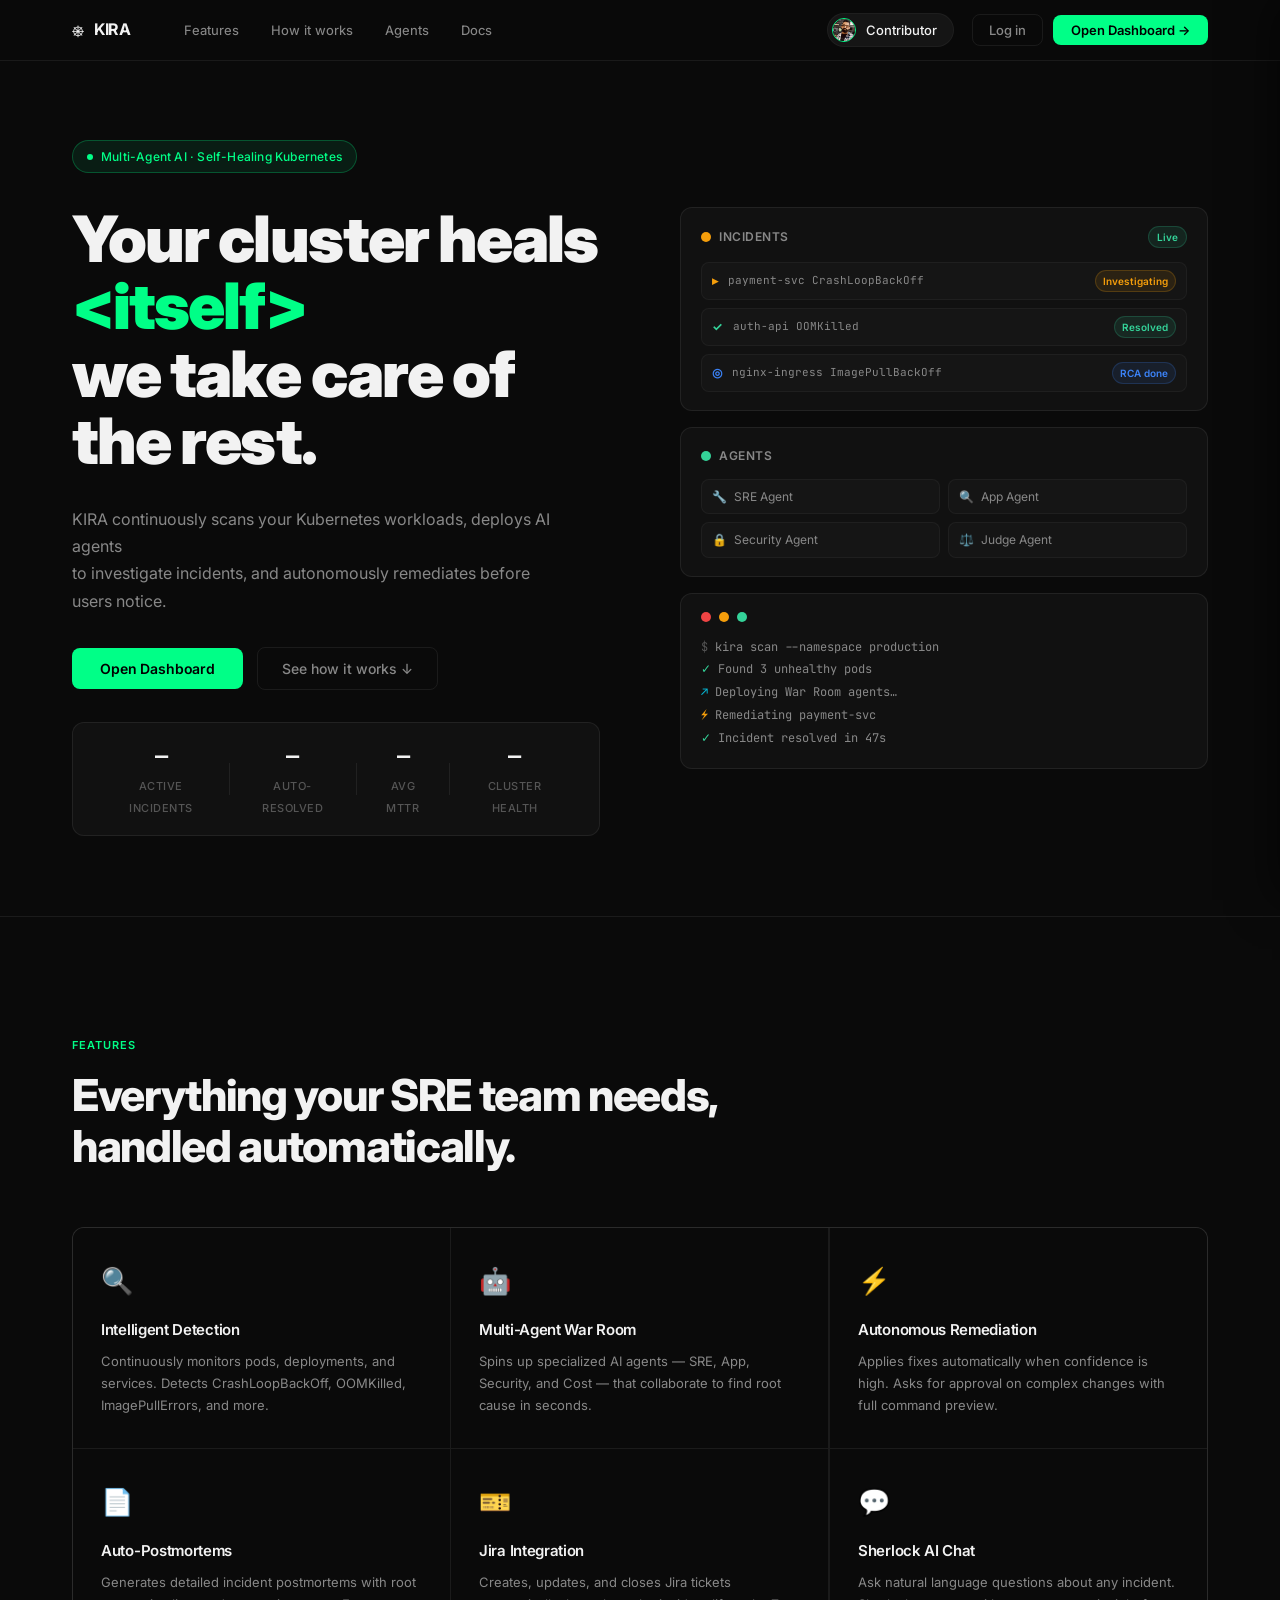
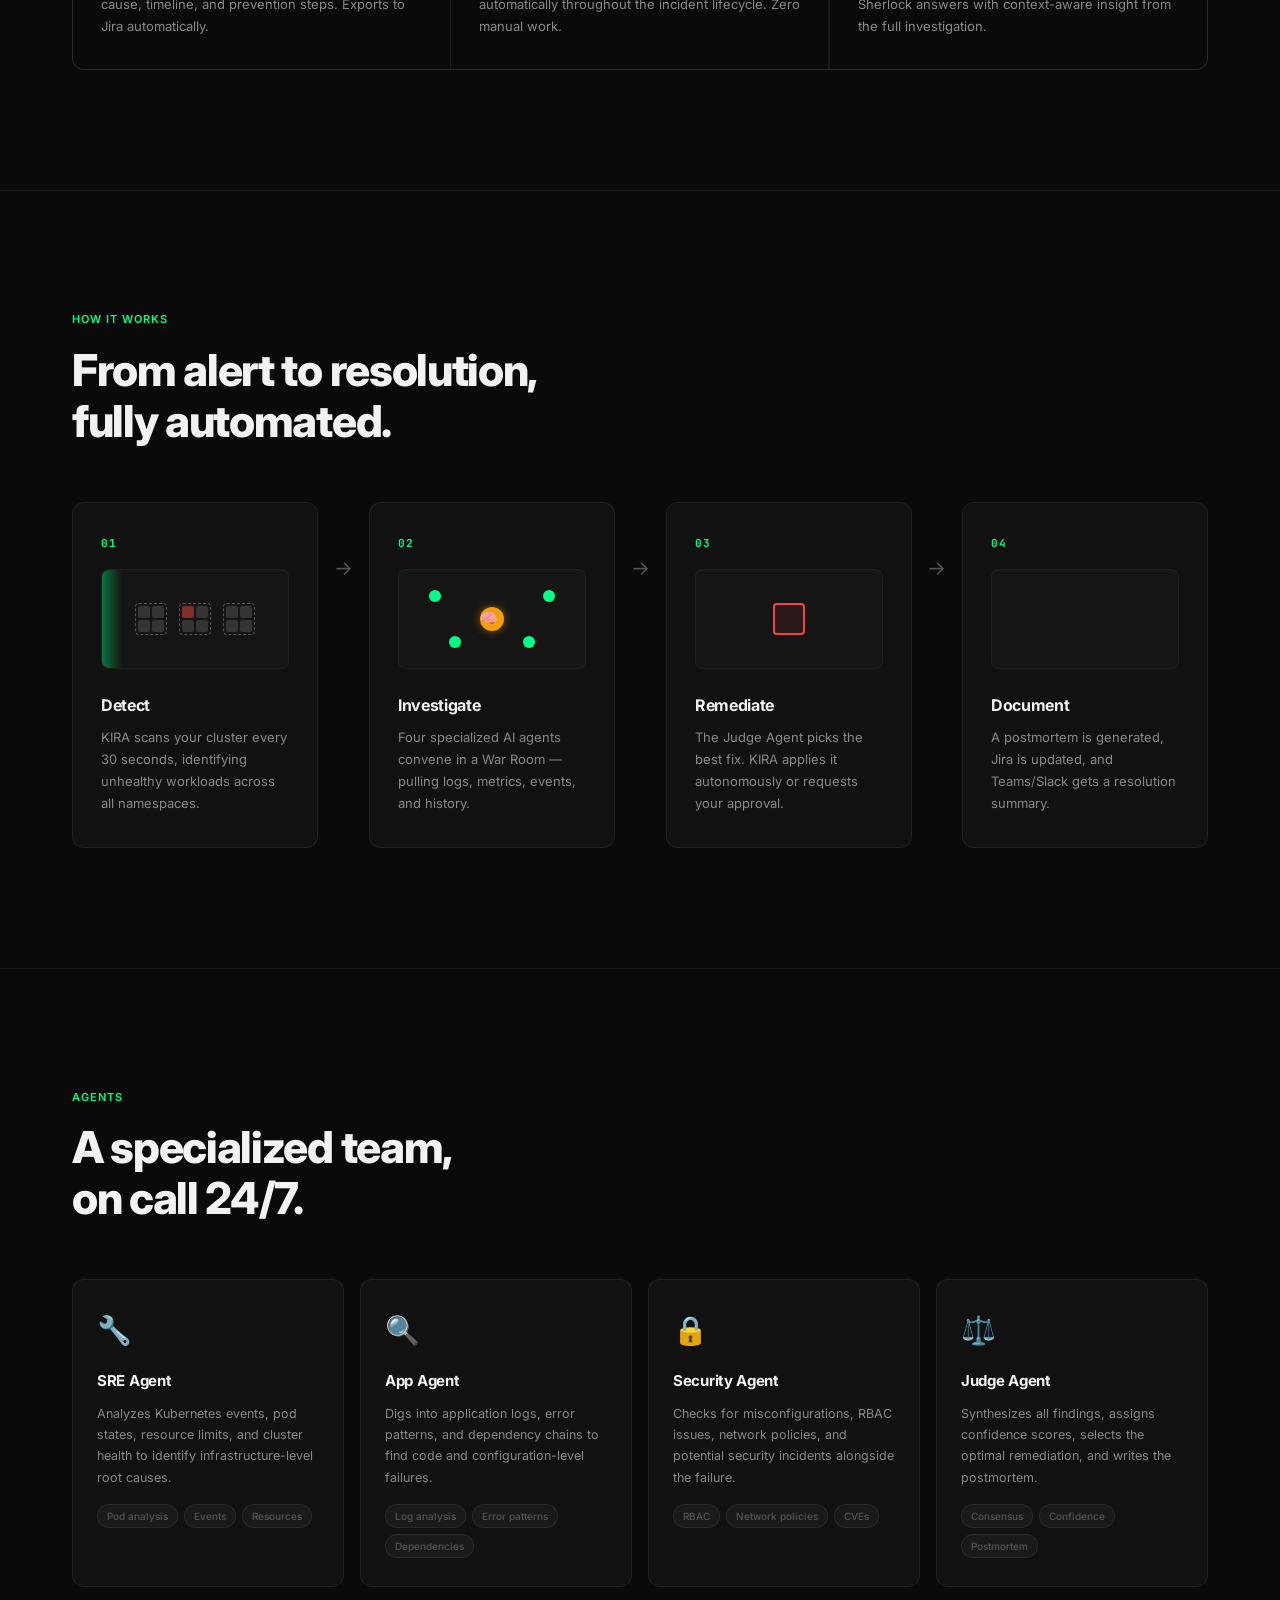
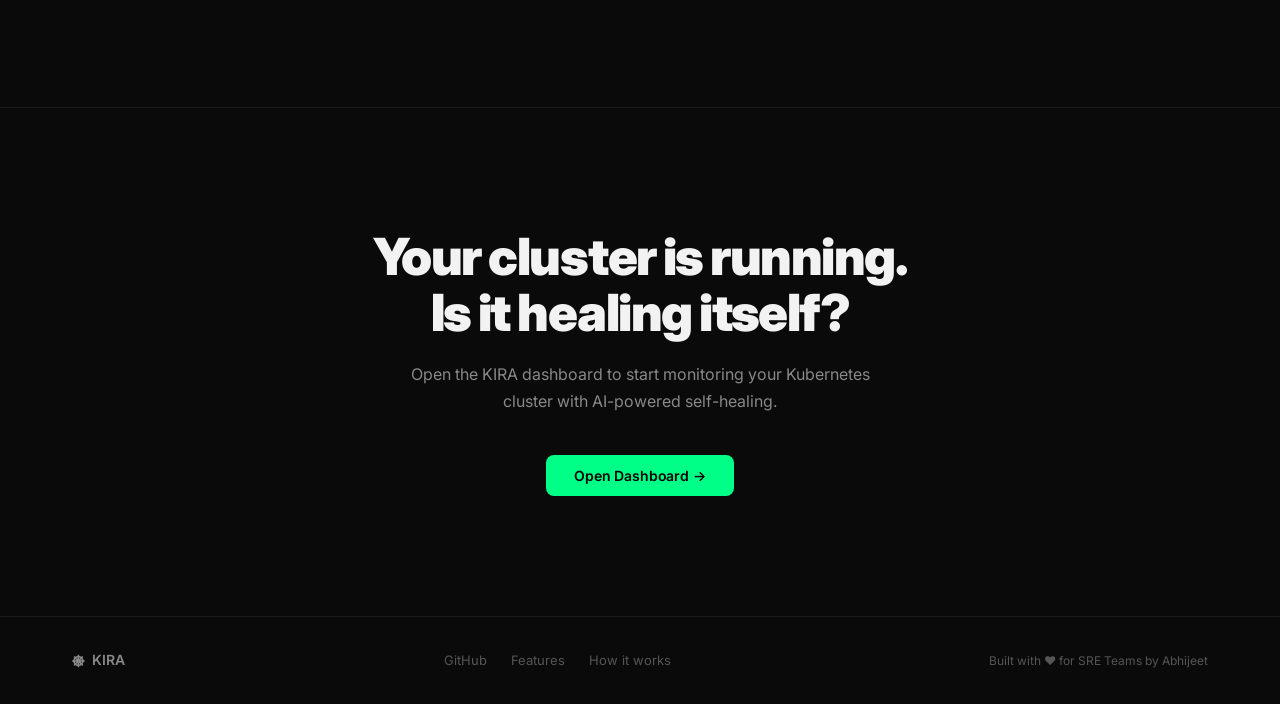
==== commit 2dfe3844: "refactor: simplify frontend layout and styling" ====
--- a/frontend/index.html
+++ b/frontend/index.html
@@ -1,405 +1,884 @@
 <!DOCTYPE html>
 <html lang="en">
+
 <head>
   <meta charset="UTF-8" />
   <meta name="viewport" content="width=device-width, initial-scale=1.0" />
-  <title>KIRA — Multi-Agent AI for Self-Healing Kubernetes</title>
-  <link rel="icon" href="data:image/svg+xml,<svg xmlns='http://www.w3.org/2000/svg' viewBox='0 0 100 100'><text y='.9em' font-size='90'>🔍</text></svg>" />
+  <title>KIRA — Self-Healing Kubernetes with Multi-Agent AI</title>
+  <meta name="description"
+    content="KIRA uses multi-agent AI to automatically detect, investigate, and remediate Kubernetes incidents — before they impact users." />
+  <link rel="icon"
+    href="data:image/svg+xml,<svg xmlns='http://www.w3.org/2000/svg' viewBox='0 0 100 100'><text y='.9em' font-size='90'>⎈</text></svg>" />
   <link rel="preconnect" href="https://fonts.googleapis.com" />
-  <link href="https://fonts.googleapis.com/css2?family=Inter:opsz,wght@14..32,300;14..32,400;14..32,500;14..32,600;14..32,700;14..32,800&family=JetBrains+Mono:wght@400;500;600&display=swap" rel="stylesheet" />
-  <link rel="stylesheet" href="styles.css?v=36" />
+  <link rel="preconnect" href="https://fonts.gstatic.com" crossorigin />
+  <link
+    href="https://fonts.googleapis.com/css2?family=Inter:wght@300;400;500;600;700;800;900&family=JetBrains+Mono:wght@400;500;600&display=swap"
+    rel="stylesheet" />
+  <link rel="stylesheet" href="styles.css?v=38" />
 </head>
+
 <body>
 
-<!-- ── Top bar ─────────────────────────────────────────────────────────── -->
-<header class="topbar">
-  <div class="logo">
-    <div class="logo-icon-wrap" id="logo-icon-wrap">
-      <svg width="18" height="18" viewBox="0 0 24 24" fill="none" stroke="currentColor" stroke-width="2.5" stroke-linecap="round" stroke-linejoin="round">
-        <circle cx="11" cy="11" r="8"/><line x1="21" y1="21" x2="16.65" y2="16.65"/>
-      </svg>
+  <!-- ══════════════════════════════════════════════════════════
+     LANDING PAGE
+═══════════════════════════════════════════════════════════ -->
+  <div id="landing-page" class="landing-page">
+
+    <!-- Nav -->
+    <nav class="nav">
+      <div class="nav-inner">
+        <a class="nav-logo" href="#" onclick="return false;">
+          <div class="nav-logo-icon">⎈</div>
+          <span class="nav-logo-text">KIRA</span>
+        </a>
+        <div class="nav-links">
+          <a href="#features" class="nav-link">Features</a>
+          <a href="#how" class="nav-link">How it works</a>
+          <a href="#agents" class="nav-link">Agents</a>
+          <a href="https://github.com" target="_blank" class="nav-link">Docs</a>
+        </div>
+        <div class="nav-actions">
+          <button class="nav-profile-btn" onclick="openProfileModal()">
+            <img src="images/abhijeet.jpg" alt="Abhijeet Dhengale" />
+            <span>Contributor</span>
+          </button>
+          <button class="nav-btn-ghost" onclick="checkHealthAndLaunch()">Log in</button>
+          <button class="nav-btn-primary" onclick="checkHealthAndLaunch()">Open Dashboard →</button>
+        </div>
+      </div>
+    </nav>
+
+    <!-- Hero -->
+    <section class="hero">
+      <div class="hero-inner">
+        <div class="hero-badge">
+          <span class="hero-badge-dot"></span>
+          Multi-Agent AI · Self-Healing Kubernetes
+        </div>
+
+        <h1 class="hero-title">
+          Your cluster heals<br />
+          <span class="hero-title-accent">&lt;itself&gt;</span><br />
+          we take care of the rest.
+        </h1>
+
+        <p class="hero-sub">
+          KIRA continuously scans your Kubernetes workloads, deploys AI agents<br />
+          to investigate incidents, and autonomously remediates before users notice.
+        </p>
+
+        <div class="hero-actions">
+          <button class="hero-cta-primary" onclick="checkHealthAndLaunch()">
+            Open Dashboard
+          </button>
+          <button class="hero-cta-ghost"
+            onclick="document.getElementById('features').scrollIntoView({behavior:'smooth'})">
+            See how it works ↓
+          </button>
+        </div>
+
+        <!-- Live stats strip -->
+        <div class="hero-stats">
+          <div class="hero-stat">
+            <span class="hero-stat-value" id="hs-active">—</span>
+            <span class="hero-stat-label">Active incidents</span>
+          </div>
+          <div class="hero-stat-divider"></div>
+          <div class="hero-stat">
+            <span class="hero-stat-value" id="hs-resolved">—</span>
+            <span class="hero-stat-label">Auto-resolved</span>
+          </div>
+          <div class="hero-stat-divider"></div>
+          <div class="hero-stat">
+            <span class="hero-stat-value" id="hs-mttr">—</span>
+            <span class="hero-stat-label">Avg MTTR</span>
+          </div>
+          <div class="hero-stat-divider"></div>
+          <div class="hero-stat">
+            <span class="hero-stat-value" id="hs-status" class="status-ok">—</span>
+            <span class="hero-stat-label">Cluster health</span>
+          </div>
+        </div>
+      </div>
+
+      <!-- Hero visual: mini dashboard preview -->
+      <div class="hero-visual">
+        <div class="hero-card hero-card-incidents">
+          <div class="hc-header">
+            <span class="hc-dot hc-dot-amber"></span>
+            <span class="hc-title">Incidents</span>
+            <span class="hc-badge">Live</span>
+          </div>
+          <div class="hc-rows">
+            <div class="hc-row">
+              <span class="hc-row-icon hc-amber">▸</span>
+              <span class="hc-row-text">payment-svc CrashLoopBackOff</span>
+              <span class="hc-row-status hc-amber">Investigating</span>
+            </div>
+            <div class="hc-row">
+              <span class="hc-row-icon hc-green">✓</span>
+              <span class="hc-row-text">auth-api OOMKilled</span>
+              <span class="hc-row-status hc-green">Resolved</span>
+            </div>
+            <div class="hc-row">
+              <span class="hc-row-icon hc-blue">◎</span>
+              <span class="hc-row-text">nginx-ingress ImagePullBackOff</span>
+              <span class="hc-row-status hc-blue">RCA done</span>
+            </div>
+          </div>
+        </div>
+
+        <div class="hero-card hero-card-agents">
+          <div class="hc-header">
+            <span class="hc-dot hc-dot-green"></span>
+            <span class="hc-title">Agents</span>
+          </div>
+          <div class="hc-agents">
+            <div class="hc-agent"><span>🔧</span> SRE Agent</div>
+            <div class="hc-agent"><span>🔍</span> App Agent</div>
+            <div class="hc-agent"><span>🔒</span> Security Agent</div>
+            <div class="hc-agent"><span>⚖️</span> Judge Agent</div>
+          </div>
+        </div>
+
+        <div class="hero-card hero-card-terminal">
+          <div class="hc-header">
+            <span class="hc-dot hc-dot-red"></span>
+            <span class="hc-dot hc-dot-amber"></span>
+            <span class="hc-dot hc-dot-green"></span>
+          </div>
+          <div class="hc-code">
+            <span class="hc-muted">$</span> kira scan --namespace production<br />
+            <span class="hc-green">✓</span> Found 3 unhealthy pods<br />
+            <span class="hc-cyan">↗</span> Deploying War Room agents…<br />
+            <span class="hc-amber">⚡</span> Remediating payment-svc<br />
+            <span class="hc-green">✓</span> Incident resolved in 47s
+          </div>
+        </div>
+      </div>
+    </section>
+
+    <!-- Features -->
+    <section id="features" class="features-section">
+      <div class="section-inner">
+        <div class="section-label reveal">Features</div>
+        <h2 class="section-title reveal reveal-delay-1">Everything your SRE team needs,<br />handled automatically.</h2>
+        <div class="features-grid">
+          <div class="feature-card reveal reveal-delay-1">
+            <div class="feature-icon">🔍</div>
+            <h3>Intelligent Detection</h3>
+            <p>Continuously monitors pods, deployments, and services. Detects CrashLoopBackOff, OOMKilled,
+              ImagePullErrors, and more.</p>
+          </div>
+          <div class="feature-card reveal reveal-delay-2">
+            <div class="feature-icon">🤖</div>
+            <h3>Multi-Agent War Room</h3>
+            <p>Spins up specialized AI agents — SRE, App, Security, and Cost — that collaborate to find root cause in
+              seconds.</p>
+          </div>
+          <div class="feature-card reveal reveal-delay-3">
+            <div class="feature-icon">⚡</div>
+            <h3>Autonomous Remediation</h3>
+            <p>Applies fixes automatically when confidence is high. Asks for approval on complex changes with full
+              command preview.</p>
+          </div>
+          <div class="feature-card reveal reveal-delay-4">
+            <div class="feature-icon">📄</div>
+            <h3>Auto-Postmortems</h3>
+            <p>Generates detailed incident postmortems with root cause, timeline, and prevention steps. Exports to Jira
+              automatically.</p>
+          </div>
+          <div class="feature-card reveal reveal-delay-5">
+            <div class="feature-icon">🎫</div>
+            <h3>Jira Integration</h3>
+            <p>Creates, updates, and closes Jira tickets automatically throughout the incident lifecycle. Zero manual
+              work.</p>
+          </div>
+          <div class="feature-card reveal reveal-delay-6">
+            <div class="feature-icon">💬</div>
+            <h3>Sherlock AI Chat</h3>
+            <p>Ask natural language questions about any incident. Sherlock answers with context-aware insight from the
+              full investigation.</p>
+          </div>
+        </div>
+      </div>
+    </section>
+
+    <!-- How it works -->
+    <section id="how" class="how-section">
+      <div class="section-inner">
+        <div class="section-label reveal">How it works</div>
+        <h2 class="section-title reveal reveal-delay-1">From alert to resolution,<br />fully automated.</h2>
+        <div class="how-steps">
+          <div class="how-step reveal reveal-delay-1">
+            <div class="how-step-num">01</div>
+            <div class="how-anim anim-detect">
+              <div class="nodes">
+                <div class="node"><div class="pod"></div><div class="pod"></div><div class="pod"></div><div class="pod"></div></div>
+                <div class="node"><div class="pod error"></div><div class="pod"></div><div class="pod"></div><div class="pod"></div></div>
+                <div class="node"><div class="pod"></div><div class="pod"></div><div class="pod"></div><div class="pod"></div></div>
+              </div>
+              <div class="scanner"></div>
+            </div>
+            <div class="how-step-body">
+              <h3>Detect</h3>
+              <p>KIRA scans your cluster every 30 seconds, identifying unhealthy workloads across all namespaces.</p>
+            </div>
+          </div>
+          <div class="how-step-arrow reveal reveal-delay-2">→</div>
+          <div class="how-step reveal reveal-delay-2">
+            <div class="how-step-num">02</div>
+            <div class="how-anim anim-investigate">
+              <div class="center-node">🧠</div>
+              <div class="agent-node agent-1"></div><div class="data-packet packet-1"></div>
+              <div class="agent-node agent-2"></div><div class="data-packet packet-2"></div>
+              <div class="agent-node agent-3"></div><div class="data-packet packet-3"></div>
+              <div class="agent-node agent-4"></div><div class="data-packet packet-4"></div>
+            </div>
+            <div class="how-step-body">
+              <h3>Investigate</h3>
+              <p>Four specialized AI agents convene in a War Room — pulling logs, metrics, events, and history.</p>
+            </div>
+          </div>
+          <div class="how-step-arrow reveal reveal-delay-3">→</div>
+          <div class="how-step reveal reveal-delay-3">
+            <div class="how-step-num">03</div>
+            <div class="how-anim anim-remediate">
+              <div class="pod-container">
+                <div class="bad-pod"></div>
+                <div class="good-pod"></div>
+              </div>
+              <div class="magic-wand">⚡</div>
+            </div>
+            <div class="how-step-body">
+              <h3>Remediate</h3>
+              <p>The Judge Agent picks the best fix. KIRA applies it autonomously or requests your approval.</p>
+            </div>
+          </div>
+          <div class="how-step-arrow reveal reveal-delay-4">→</div>
+          <div class="how-step reveal reveal-delay-4">
+            <div class="how-step-num">04</div>
+            <div class="how-anim anim-document">
+              <div class="doc-line w-full"></div>
+              <div class="doc-line w-3/4"></div>
+              <div class="doc-line w-1/2"></div>
+            </div>
+            <div class="how-step-body">
+              <h3>Document</h3>
+              <p>A postmortem is generated, Jira is updated, and Teams/Slack gets a resolution summary.</p>
+            </div>
+          </div>
+        </div>
+      </div>
+    </section>
+
+    <!-- Agents section -->
+    <section id="agents" class="agents-section">
+      <div class="section-inner">
+        <div class="section-label reveal">Agents</div>
+        <h2 class="section-title reveal reveal-delay-1">A specialized team,<br />on call 24/7.</h2>
+        <div class="agents-cards">
+          <div class="agent-profile reveal reveal-delay-1">
+            <div class="agent-profile-icon">🔧</div>
+            <h3>SRE Agent</h3>
+            <p>Analyzes Kubernetes events, pod states, resource limits, and cluster health to identify
+              infrastructure-level root causes.</p>
+            <div class="agent-profile-tags">
+              <span>Pod analysis</span><span>Events</span><span>Resources</span>
+            </div>
+          </div>
+          <div class="agent-profile reveal reveal-delay-2">
+            <div class="agent-profile-icon">🔍</div>
+            <h3>App Agent</h3>
+            <p>Digs into application logs, error patterns, and dependency chains to find code and configuration-level
+              failures.</p>
+            <div class="agent-profile-tags">
+              <span>Log analysis</span><span>Error patterns</span><span>Dependencies</span>
+            </div>
+          </div>
+          <div class="agent-profile reveal reveal-delay-3">
+            <div class="agent-profile-icon">🔒</div>
+            <h3>Security Agent</h3>
+            <p>Checks for misconfigurations, RBAC issues, network policies, and potential security incidents alongside
+              the failure.</p>
+            <div class="agent-profile-tags">
+              <span>RBAC</span><span>Network policies</span><span>CVEs</span>
+            </div>
+          </div>
+          <div class="agent-profile reveal reveal-delay-4">
+            <div class="agent-profile-icon">⚖️</div>
+            <h3>Judge Agent</h3>
+            <p>Synthesizes all findings, assigns confidence scores, selects the optimal remediation, and writes the
+              postmortem.</p>
+            <div class="agent-profile-tags">
+              <span>Consensus</span><span>Confidence</span><span>Postmortem</span>
+            </div>
+          </div>
+        </div>
+      </div>
+    </section>
+
+    <!-- CTA -->
+    <section class="cta-section">
+      <div class="section-inner cta-inner reveal">
+        <h2 class="cta-title">Your cluster is running.<br />Is it healing itself?</h2>
+        <p class="cta-sub">Open the KIRA dashboard to start monitoring your Kubernetes cluster with AI-powered
+          self-healing.</p>
+        <button class="hero-cta-primary reveal reveal-delay-1" onclick="checkHealthAndLaunch()">Open Dashboard →</button>
+      </div>
+    </section>
+
+    <!-- Footer -->
+    <footer class="footer">
+      <div class="footer-inner reveal">
+        <div class="footer-logo">
+          <span class="nav-logo-icon">⎈</span>
+          <span>KIRA</span>
+        </div>
+        <div class="footer-links">
+          <a href="https://github.com" target="_blank">GitHub</a>
+          <a href="#features">Features</a>
+          <a href="#how">How it works</a>
+        </div>
+        <div class="footer-copy">Built with ❤️ for SRE Teams by Abhijeet</div>
+      </div>
+    </footer>
+
+  </div><!-- /landing-page -->
+
+
+  <!-- ══════════════════════════════════════════════════════════
+     DASHBOARD APP
+═══════════════════════════════════════════════════════════ -->
+  <div id="app-shell" class="app-shell" style="display:none">
+
+    <!-- Top bar -->
+    <header class="topbar">
+      <div class="topbar-left">
+        <button class="topbar-back-btn" onclick="showLanding()" title="Back to home">
+          ← Home
+        </button>
+        <div class="logo">
+          <div class="logo-icon-wrap" id="logo-icon-wrap">
+            <svg width="16" height="16" viewBox="0 0 24 24" fill="none" stroke="currentColor" stroke-width="2.5"
+              stroke-linecap="round" stroke-linejoin="round">
+              <circle cx="11" cy="11" r="8" />
+              <line x1="21" y1="21" x2="16.65" y2="16.65" />
+            </svg>
+          </div>
+          <div class="logo-text-group">
+            <span class="logo-name">KIRA</span>
+            <span class="logo-tag">Self-Healing Kubernetes</span>
+          </div>
+        </div>
+      </div>
+
+      <div class="topbar-center">
+        <div class="topbar-stat-pill">
+          <span class="health-dot" id="health-dot"></span>
+          <span class="health-label" id="health-label">Checking…</span>
+        </div>
+      </div>
+
+      <div class="topbar-right">
+        <div class="topbar-k8s-badge">
+          <span class="k8s-icon">⎈</span>
+          <span class="k8s-label">Kubernetes</span>
+        </div>
+        <button class="btn btn-primary" id="trigger-btn">
+          <span class="trigger-bolt">⚡</span> Scan
+        </button>
+        <button class="btn btn-settings" id="settings-btn" onclick="openSettings()" title="Settings">
+          <svg width="15" height="15" viewBox="0 0 24 24" fill="none" stroke="currentColor" stroke-width="2"
+            stroke-linecap="round" stroke-linejoin="round">
+            <circle cx="12" cy="12" r="3" />
+            <path
+              d="M19.4 15a1.65 1.65 0 0 0 .33 1.82l.06.06a2 2 0 0 1-2.83 2.83l-.06-.06a1.65 1.65 0 0 0-1.82-.33 1.65 1.65 0 0 0-1 1.51V21a2 2 0 0 1-4 0v-.09A1.65 1.65 0 0 0 9 19.4a1.65 1.65 0 0 0-1.82.33l-.06.06a2 2 0 0 1-2.83-2.83l.06-.06A1.65 1.65 0 0 0 4.68 15a1.65 1.65 0 0 0-1.51-1H3a2 2 0 0 1 0-4h.09A1.65 1.65 0 0 0 4.6 9a1.65 1.65 0 0 0-.33-1.82l-.06-.06a2 2 0 0 1 2.83-2.83l.06.06A1.65 1.65 0 0 0 9 4.68a1.65 1.65 0 0 0 1-1.51V3a2 2 0 0 1 4 0v.09a1.65 1.65 0 0 0 1 1.51 1.65 1.65 0 0 0 1.82-.33l.06-.06a2 2 0 0 1 2.83 2.83l-.06.06A1.65 1.65 0 0 0 19.4 9a1.65 1.65 0 0 0 1.51 1H21a2 2 0 0 1 0 4h-.09a1.65 1.65 0 0 0-1.51 1z" />
+          </svg>
+          Settings
+        </button>
+      </div>
+    </header>
+
+    <!-- Metrics Bar -->
+    <div class="metrics-bar" id="metrics-bar">
+      <div class="metric-item">
+        <span class="metric-label">Active</span>
+        <span class="metric-value" id="m-active">—</span>
+      </div>
+      <div class="metric-item">
+        <span class="metric-label">Resolved</span>
+        <span class="metric-value" id="m-resolved">—</span>
+      </div>
+      <div class="metric-item">
+        <span class="metric-label">Failed</span>
+        <span class="metric-value" id="m-failed">—</span>
+      </div>
+      <div class="metric-item">
+        <span class="metric-label">Total</span>
+        <span class="metric-value" id="m-total">—</span>
+      </div>
+      <div class="metric-item">
+        <span class="metric-label">MTTR</span>
+        <span class="metric-value" id="m-mttr">—</span>
+      </div>
+      <div class="metric-item">
+        <span class="metric-label">Confidence</span>
+        <span class="metric-value" id="m-confidence">—</span>
+      </div>
+      <div class="metric-item">
+        <span class="metric-label">Auto-resolved</span>
+        <span class="metric-value" id="m-auto">—</span>
+      </div>
     </div>
-    <div class="logo-pulse-ring"></div>
-    <div class="logo-text-group">
-      <span class="logo-name">KIRA</span>
-      <span class="logo-tag">Multi-Agent AI · Self-Healing Kubernetes</span>
-    </div>
-  </div>
-
-  <div class="topbar-center">
-    <div class="scanning-radar" id="scanning-radar">
-      <div class="radar-ring radar-ring-1"></div>
-      <div class="radar-ring radar-ring-2"></div>
-      <div class="radar-ring radar-ring-3"></div>
-      <div class="radar-sweep"></div>
-      <div class="radar-dot"></div>
-    </div>
-    <div class="topbar-stat-pill">
-      <span class="health-dot" id="health-dot"></span>
-      <span class="health-label" id="health-label">Checking…</span>
-    </div>
-  </div>
-
-  <div class="topbar-right">
-    <div class="topbar-k8s-badge">
-      <span class="k8s-icon">⎈</span>
-      <span class="k8s-label">Kubernetes</span>
-    </div>
-    <button class="btn btn-primary" id="trigger-btn">
-      <span class="trigger-bolt">⚡</span> Analyse
-    </button>
-    <button class="btn btn-settings" id="settings-btn" onclick="openSettings()" title="Integrations & Settings">
-      <svg width="16" height="16" viewBox="0 0 24 24" fill="none" stroke="currentColor" stroke-width="2" stroke-linecap="round" stroke-linejoin="round">
-        <circle cx="12" cy="12" r="3"/>
-        <path d="M19.4 15a1.65 1.65 0 0 0 .33 1.82l.06.06a2 2 0 0 1-2.83 2.83l-.06-.06a1.65 1.65 0 0 0-1.82-.33 1.65 1.65 0 0 0-1 1.51V21a2 2 0 0 1-4 0v-.09A1.65 1.65 0 0 0 9 19.4a1.65 1.65 0 0 0-1.82.33l-.06.06a2 2 0 0 1-2.83-2.83l.06-.06A1.65 1.65 0 0 0 4.68 15a1.65 1.65 0 0 0-1.51-1H3a2 2 0 0 1 0-4h.09A1.65 1.65 0 0 0 4.6 9a1.65 1.65 0 0 0-.33-1.82l-.06-.06a2 2 0 0 1 2.83-2.83l.06.06A1.65 1.65 0 0 0 9 4.68a1.65 1.65 0 0 0 1-1.51V3a2 2 0 0 1 4 0v.09a1.65 1.65 0 0 0 1 1.51 1.65 1.65 0 0 0 1.82-.33l.06-.06a2 2 0 0 1 2.83 2.83l-.06.06A1.65 1.65 0 0 0 19.4 9a1.65 1.65 0 0 0 1.51 1H21a2 2 0 0 1 0 4h-.09a1.65 1.65 0 0 0-1.51 1z"/>
-      </svg>
-      Settings
-    </button>
-  </div>
-</header>
-
-<!-- ── Metrics Bar ─────────────────────────────────────────────────────── -->
-<div class="metrics-bar" id="metrics-bar">
-  <div class="metric-item">
-    <span class="metric-icon">🟢</span>
-    <span class="metric-label">Active</span>
-    <span class="metric-value" id="m-active">—</span>
-  </div>
-  <div class="metric-item">
-    <span class="metric-icon">✅</span>
-    <span class="metric-label">Resolved</span>
-    <span class="metric-value" id="m-resolved">—</span>
-  </div>
-  <div class="metric-item">
-    <span class="metric-icon">❌</span>
-    <span class="metric-label">Failed</span>
-    <span class="metric-value" id="m-failed">—</span>
-  </div>
-  <div class="metric-item">
-    <span class="metric-icon">📊</span>
-    <span class="metric-label">Total</span>
-    <span class="metric-value" id="m-total">—</span>
-  </div>
-  <div class="metric-item">
-    <span class="metric-icon">⚡</span>
-    <span class="metric-label">MTTR</span>
-    <span class="metric-value" id="m-mttr">—</span>
-  </div>
-  <div class="metric-item">
-    <span class="metric-icon">🎯</span>
-    <span class="metric-label">Avg Confidence</span>
-    <span class="metric-value" id="m-confidence">—</span>
-  </div>
-  <div class="metric-item">
-    <span class="metric-icon">🤖</span>
-    <span class="metric-label">Auto-Resolved</span>
-    <span class="metric-value" id="m-auto">—</span>
-  </div>
-</div>
-
-<!-- ── Layout ──────────────────────────────────────────────────────────── -->
-<div class="layout">
-
-  <!-- Sidebar -->
-  <aside class="sidebar">
-    <div class="sidebar-header">
-      <h2>Incidents <span class="incident-count" id="incident-count">0</span></h2>
-    </div>
-    <div class="incident-list" id="incident-list"></div>
-  </aside>
-
-  <!-- Detail panel -->
-  <main class="detail">
-    <div class="detail-header" id="detail-header" style="display:none">
-      <div class="detail-title-row">
-        <span class="detail-title" id="detail-title">—</span>
-        <span id="detail-badge"></span>
-        <button class="btn-close-detail" onclick="deselectIncident()" title="Close">
-          <svg width="14" height="14" viewBox="0 0 24 24" fill="none" stroke="currentColor" stroke-width="2.5">
-            <line x1="18" y1="6" x2="6" y2="18"/><line x1="6" y1="6" x2="18" y2="18"/>
+
+    <!-- Layout -->
+    <div class="layout">
+
+      <!-- Sidebar -->
+      <aside class="sidebar">
+        <div class="sidebar-header">
+          <h2>Incidents <span class="incident-count" id="incident-count">0</span></h2>
+        </div>
+        <div class="incident-list" id="incident-list"></div>
+      </aside>
+
+      <!-- Detail panel -->
+      <main class="detail">
+        <div class="detail-header" id="detail-header" style="display:none">
+          <div class="detail-title-row">
+            <span class="detail-title" id="detail-title">—</span>
+            <span id="detail-badge"></span>
+            <button class="btn-close-detail" onclick="deselectIncident()" title="Close">
+              <svg width="14" height="14" viewBox="0 0 24 24" fill="none" stroke="currentColor" stroke-width="2.5">
+                <line x1="18" y1="6" x2="6" y2="18" />
+                <line x1="6" y1="6" x2="18" y2="18" />
+              </svg>
+            </button>
+          </div>
+          <div class="detail-meta">
+            <span>📁 <span id="detail-ns">—</span></span>
+            <span>🔖 <span id="detail-id">—</span></span>
+            <span>🕐 <span id="detail-started">—</span></span>
+          </div>
+        </div>
+
+        <!-- Resolved / Failed banner -->
+        <div class="resolved-banner" id="resolved-banner">
+          <span id="banner-icon">✅</span>
+          <div>
+            <div id="banner-title">Resolved</div>
+            <div id="banner-sub"></div>
+          </div>
+          <button class="btn btn-ghost" id="btn-postmortem" style="display:none" onclick="generatePostmortem()">📄
+            Postmortem</button>
+        </div>
+
+        <!-- Approval banner -->
+        <div class="approval-banner" id="approval-banner">
+          <div class="approval-top-row">
+            <div class="approval-body" id="approval-body"></div>
+            <div class="approval-actions">
+              <button class="btn btn-success" id="btn-approve">✅ Approve &amp; Apply</button>
+              <button class="btn btn-danger" id="btn-skip">✗ Skip</button>
+            </div>
+          </div>
+          <div class="approval-command" id="approval-command" style="display:none"></div>
+        </div>
+
+        <!-- Scrollable content -->
+        <div class="detail-content" id="detail-content">
+          <div class="timeline-empty" id="timeline-empty">
+            <div class="timeline-empty-icon">🕵️</div>
+            <div>
+              Select an incident from the sidebar<br />
+              to view the live investigation.
+            </div>
+          </div>
+        </div>
+
+        <!-- Chat FAB -->
+        <button class="chat-fab" id="chat-fab" style="display:none" onclick="openChat()">
+          <span class="chat-fab-pulse"></span>
+          <svg width="18" height="18" viewBox="0 0 24 24" fill="none" stroke="currentColor" stroke-width="2">
+            <path d="M21 15a2 2 0 0 1-2 2H7l-4 4V5a2 2 0 0 1 2-2h14a2 2 0 0 1 2 2z" />
           </svg>
+          <span>Ask Sherlock</span>
         </button>
-      </div>
-      <div class="detail-meta">
-        <span>📁 <span id="detail-ns">—</span></span>
-        <span>🔖 <span id="detail-id">—</span></span>
-        <span>🕐 <span id="detail-started">—</span></span>
-      </div>
-    </div>
-
-    <!-- Resolved / Failed banner -->
-    <div class="resolved-banner" id="resolved-banner">
-      <span id="banner-icon">✅</span>
-      <div>
-        <div id="banner-title">Resolved</div>
-        <div id="banner-sub"></div>
-      </div>
-      <button class="btn btn-ghost" id="btn-postmortem" style="display:none"
-              onclick="generatePostmortem()">📄 Postmortem</button>
-    </div>
-
-    <!-- Approval banner -->
-    <div class="approval-banner" id="approval-banner">
-      <div class="approval-top-row">
-        <div class="approval-body" id="approval-body"></div>
-        <div class="approval-actions">
-          <button class="btn btn-success" id="btn-approve">✅ Approve &amp; Apply</button>
-          <button class="btn btn-danger"  id="btn-skip">✗ Skip</button>
-        </div>
-      </div>
-      <div class="approval-command" id="approval-command" style="display:none"></div>
-    </div>
-
-    <!-- Scrollable content: timeline + RCA + war room -->
-    <div class="detail-content" id="detail-content">
-      <div class="timeline-empty" id="timeline-empty">
-        <div class="timeline-empty-icon">🕵️</div>
-        <div>
-          Select an incident from the sidebar<br/>
-          to view the live investigation.
-        </div>
-      </div>
-    </div>
-
-    <!-- Chat FAB -->
-    <button class="chat-fab" id="chat-fab" style="display:none" onclick="openChat()">
-      <span class="chat-fab-pulse"></span>
-      <svg width="20" height="20" viewBox="0 0 24 24" fill="none" stroke="currentColor" stroke-width="2">
-        <path d="M21 15a2 2 0 0 1-2 2H7l-4 4V5a2 2 0 0 1 2-2h14a2 2 0 0 1 2 2z"/>
-      </svg>
-      <span>Ask Sherlock</span>
-    </button>
-
-  </main>
-</div>
-
-<!-- ── Chat Drawer ─────────────────────────────────────────────────────── -->
-<div class="chat-backdrop" id="chat-backdrop" onclick="closeChat()"></div>
-<div class="chat-drawer" id="chat-drawer">
-
-  <div class="chat-drawer-header">
-    <div class="chat-avatar-wrap">
-      <div class="chat-avatar">🔍</div>
-      <span class="chat-avatar-dot"></span>
-    </div>
-    <div class="chat-drawer-meta">
-      <div class="chat-drawer-name">Sherlock AI</div>
-      <div class="chat-drawer-sub">Incident Intelligence Assistant</div>
-    </div>
-    <button class="btn-close-detail" onclick="closeChat()">
-      <svg width="14" height="14" viewBox="0 0 24 24" fill="none" stroke="currentColor" stroke-width="2.5">
-        <line x1="18" y1="6" x2="6" y2="18"/><line x1="6" y1="6" x2="18" y2="18"/>
-      </svg>
-    </button>
-  </div>
-
-  <div class="chat-messages" id="chat-messages"></div>
-
-  <div class="chat-input-area">
-    <div class="chat-input-row">
-      <input class="chat-input" id="chat-input" type="text"
-             placeholder="Ask anything about this incident…"
-             onkeydown="if(event.key==='Enter')sendChat()" />
-      <button class="chat-voice-btn" id="chat-voice-btn" onclick="toggleVoice()" title="Voice input">
-        <svg width="16" height="16" viewBox="0 0 24 24" fill="none" stroke="currentColor" stroke-width="2">
-          <path d="M12 1a3 3 0 0 0-3 3v8a3 3 0 0 0 6 0V4a3 3 0 0 0-3-3z"/>
-          <path d="M19 10v2a7 7 0 0 1-14 0v-2"/>
-          <line x1="12" y1="19" x2="12" y2="23"/>
-          <line x1="8" y1="23" x2="16" y2="23"/>
-        </svg>
-      </button>
-      <button class="chat-send-btn" id="chat-send-btn" onclick="sendChat()" title="Send">
-        <svg width="15" height="15" viewBox="0 0 24 24" fill="none" stroke="currentColor" stroke-width="2.5">
-          <line x1="22" y1="2" x2="11" y2="13"/>
-          <polygon points="22 2 15 22 11 13 2 9 22 2"/>
+      </main>
+    </div><!-- /layout -->
+
+  </div><!-- /app-shell -->
+
+  <!-- ── Chat Drawer -->
+  <div class="chat-backdrop" id="chat-backdrop" onclick="closeChat()"></div>
+  <div class="chat-drawer" id="chat-drawer">
+    <div class="chat-drawer-header">
+      <div class="chat-avatar-wrap">
+        <div class="chat-avatar">🔍</div>
+        <span class="chat-avatar-dot"></span>
+      </div>
+      <div class="chat-drawer-meta">
+        <div class="chat-drawer-name">Sherlock AI</div>
+        <div class="chat-drawer-sub">Incident Intelligence Assistant</div>
+      </div>
+      <button class="btn-close-detail" onclick="closeChat()">
+        <svg width="14" height="14" viewBox="0 0 24 24" fill="none" stroke="currentColor" stroke-width="2.5">
+          <line x1="18" y1="6" x2="6" y2="18" />
+          <line x1="6" y1="6" x2="18" y2="18" />
         </svg>
       </button>
     </div>
-  </div>
-</div>
-
-<!-- ── Postmortem overlay ───────────────────────────────────────────────── -->
-<div class="pm-overlay" id="pm-overlay" style="display:none" onclick="if(event.target===this)closePostmortem()">
-  <div class="pm-modal">
-    <div class="pm-modal-header">
-      <span class="pm-modal-title">📄 Incident Postmortem</span>
-      <div class="pm-modal-actions">
-        <button class="btn btn-ghost" id="pm-copy-btn" onclick="copyPostmortem()">📋 Copy</button>
-        <button class="btn-close-detail" onclick="closePostmortem()">
-          <svg width="14" height="14" viewBox="0 0 24 24" fill="none" stroke="currentColor" stroke-width="2.5">
-            <line x1="18" y1="6" x2="6" y2="18"/><line x1="6" y1="6" x2="18" y2="18"/>
+    <div class="chat-messages" id="chat-messages"></div>
+    <div class="chat-input-area">
+      <div class="chat-input-row">
+        <input class="chat-input" id="chat-input" type="text" placeholder="Ask anything about this incident…"
+          onkeydown="if(event.key==='Enter')sendChat()" />
+        <button class="chat-voice-btn" id="chat-voice-btn" onclick="toggleVoice()" title="Voice input">
+          <svg width="15" height="15" viewBox="0 0 24 24" fill="none" stroke="currentColor" stroke-width="2">
+            <path d="M12 1a3 3 0 0 0-3 3v8a3 3 0 0 0 6 0V4a3 3 0 0 0-3-3z" />
+            <path d="M19 10v2a7 7 0 0 1-14 0v-2" />
+            <line x1="12" y1="19" x2="12" y2="23" />
+            <line x1="8" y1="23" x2="16" y2="23" />
           </svg>
         </button>
+        <button class="chat-send-btn" id="chat-send-btn" onclick="sendChat()" title="Send">
+          <svg width="14" height="14" viewBox="0 0 24 24" fill="none" stroke="currentColor" stroke-width="2.5">
+            <line x1="22" y1="2" x2="11" y2="13" />
+            <polygon points="22 2 15 22 11 13 2 9 22 2" />
+          </svg>
+        </button>
       </div>
     </div>
-    <div class="pm-content"><div id="pm-body"></div></div>
   </div>
-</div>
-
-<!-- Toast Notifications -->
-<div class="toast-container" id="toast-container"></div>
-
-<!-- Celebration Canvas -->
-<canvas id="confetti-canvas"></canvas>
-
-
-
-<!-- ── Settings Modal ──────────────────────────────────────────────────────── -->
-<div class="settings-overlay" id="settings-overlay" onclick="if(event.target===this)closeSettings()" style="display:none">
-  <div class="settings-modal">
-
-    <div class="settings-header">
-      <div class="settings-header-left">
-        <span class="settings-icon">⚙️</span>
-        <div>
-          <div class="settings-title">Integrations &amp; Settings</div>
-          <div class="settings-subtitle">Configure KIRA — changes apply instantly, saved to .env</div>
-        </div>
-      </div>
-      <button class="btn-close-detail" onclick="closeSettings()">
-        <svg width="14" height="14" viewBox="0 0 24 24" fill="none" stroke="currentColor" stroke-width="2.5"><line x1="18" y1="6" x2="6" y2="18"/><line x1="6" y1="6" x2="18" y2="18"/></svg>
+
+  <!-- ── Postmortem overlay -->
+  <div class="pm-overlay" id="pm-overlay" style="display:none" onclick="if(event.target===this)closePostmortem()">
+    <div class="pm-modal">
+      <div class="pm-modal-header">
+        <span class="pm-modal-title">📄 Incident Postmortem</span>
+        <div class="pm-modal-actions">
+          <button class="btn btn-ghost" id="pm-copy-btn" onclick="copyPostmortem()">📋 Copy</button>
+          <button class="btn-close-detail" onclick="closePostmortem()">
+            <svg width="14" height="14" viewBox="0 0 24 24" fill="none" stroke="currentColor" stroke-width="2.5">
+              <line x1="18" y1="6" x2="6" y2="18" />
+              <line x1="6" y1="6" x2="18" y2="18" />
+            </svg>
+          </button>
+        </div>
+      </div>
+      <div class="pm-content">
+        <div id="pm-body"></div>
+      </div>
+    </div>
+  </div>
+
+  <!-- Toast Notifications -->
+  <div class="toast-container" id="toast-container"></div>
+
+  <!-- Celebration Canvas -->
+  <canvas id="confetti-canvas"></canvas>
+
+  <!-- ── Profile Modal -->
+  <div class="settings-overlay" id="profile-overlay" onclick="if(event.target===this)closeProfileModal()" style="display:none">
+    <div class="settings-modal" style="max-width: 500px; padding: 40px; text-align: center;">
+      <button class="btn-close-detail" onclick="closeProfileModal()" style="position: absolute; top: 16px; right: 16px;">
+        <svg width="14" height="14" viewBox="0 0 24 24" fill="none" stroke="currentColor" stroke-width="2.5">
+          <line x1="18" y1="6" x2="6" y2="18" />
+          <line x1="6" y1="6" x2="18" y2="18" />
+        </svg>
       </button>
+      
+      <img src="images/abhijeet.jpg" alt="Abhijeet Dhengale" class="creator-img" style="margin: 0 auto 24px auto;" />
+      
+      <h3 style="color: var(--text-1); font-size: 24px; margin-bottom: 8px;">Abhijeet Dhengale</h3>
+      <div class="creator-role" style="justify-content: center;">DevOps & Site Reliability Engineer</div>
+      
+      <p class="creator-bio" style="font-size: 14px;">
+        Passionate about cloud-native infrastructure, automation, Kubernetes, and building reliable, scalable platforms through Infrastructure as Code and CI/CD. Open to collaborating on DevOps, SRE, platform engineering, and cloud automation projects.
+      </p>
+      
+      <div class="creator-links" style="justify-content: center;">
+        <span class="creator-cert">⎈ CKA Certified</span>
+        <a href="https://www.linkedin.com/in/abhijeet-dhengale-56630160/" target="_blank" class="creator-link">
+          <svg width="16" height="16" viewBox="0 0 24 24" fill="currentColor"><path d="M19 0h-14c-2.761 0-5 2.239-5 5v14c0 2.761 2.239 5 5 5h14c2.762 0 5-2.239 5-5v-14c0-2.761-2.238-5-5-5zm-11 19h-3v-11h3v11zm-1.5-12.268c-.966 0-1.75-.79-1.75-1.764s.784-1.764 1.75-1.764 1.75.79 1.75 1.764-.783 1.764-1.75 1.764zm13.5 12.268h-3v-5.604c0-3.368-4-3.113-4 0v5.604h-3v-11h3v1.765c1.396-2.586 7-2.777 7 2.476v6.759z"/></svg>
+        </a>
+        <a href="https://github.com/AbhijeetTD" target="_blank" class="creator-link">
+          <svg width="16" height="16" viewBox="0 0 24 24" fill="currentColor"><path d="M12 0c-6.626 0-12 5.373-12 12 0 5.302 3.438 9.8 8.207 11.387.599.111.793-.261.793-.577v-2.234c-3.338.726-4.033-1.416-4.033-1.416-.546-1.387-1.333-1.756-1.333-1.756-1.089-.745.083-.729.083-.729 1.205.084 1.839 1.237 1.839 1.237 1.07 1.834 2.807 1.304 3.492.997.107-.775.418-1.305.762-1.604-2.665-.305-5.467-1.334-5.467-5.931 0-1.311.469-2.381 1.236-3.221-.124-.303-.535-1.524.117-3.176 0 0 1.008-.322 3.301 1.23.957-.266 1.983-.399 3.003-.404 1.02.005 2.047.138 3.006.404 2.291-1.552 3.297-1.23 3.297-1.23.653 1.653.242 2.874.118 3.176.77.84 1.235 1.911 1.235 3.221 0 4.609-2.807 5.624-5.479 5.921.43.372.823 1.102.823 2.222v3.293c0 .319.192.694.801.576 4.765-1.589 8.199-6.086 8.199-11.386 0-6.627-5.373-12-12-12z"/></svg>
+        </a>
+      </div>
     </div>
-
-    <!-- Tab Bar -->
-    <div class="settings-tabs">
-      <button class="settings-tab active" data-tab="ollama" onclick="switchTab('ollama')">🦙 Ollama</button>
-      <button class="settings-tab" data-tab="kubernetes" onclick="switchTab('kubernetes')">⎈ Kubernetes</button>
-      <button class="settings-tab" data-tab="behaviour" onclick="switchTab('behaviour')">🎛️ Behaviour</button>
-      <button class="settings-tab" data-tab="jira" onclick="switchTab('jira')">🎫 Jira</button>
-      <button class="settings-tab" data-tab="teams" onclick="switchTab('teams')">💬 Teams</button>
+  </div>
+
+  <!-- ── Settings Modal -->
+  <div class="settings-overlay" id="settings-overlay" onclick="if(event.target===this)closeSettings()"
+    style="display:none">
+    <div class="settings-modal">
+
+      <div class="settings-header">
+        <div class="settings-header-left">
+          <span class="settings-icon">⚙️</span>
+          <div>
+            <div class="settings-title">Integrations &amp; Settings</div>
+            <div class="settings-subtitle">Configure KIRA — changes apply instantly, saved to .env</div>
+          </div>
+        </div>
+        <button class="btn-close-detail" onclick="closeSettings()">
+          <svg width="14" height="14" viewBox="0 0 24 24" fill="none" stroke="currentColor" stroke-width="2.5">
+            <line x1="18" y1="6" x2="6" y2="18" />
+            <line x1="6" y1="6" x2="18" y2="18" />
+          </svg>
+        </button>
+      </div>
+
+      <div class="settings-tabs">
+        <button class="settings-tab active" data-tab="ollama" onclick="switchTab('ollama')">🦙 Ollama</button>
+        <button class="settings-tab" data-tab="kubernetes" onclick="switchTab('kubernetes')">⎈ Kubernetes</button>
+        <button class="settings-tab" data-tab="behaviour" onclick="switchTab('behaviour')">🎛️ Behaviour</button>
+        <button class="settings-tab" data-tab="jira" onclick="switchTab('jira')">🎫 Jira</button>
+        <button class="settings-tab" data-tab="teams" onclick="switchTab('teams')">💬 Teams</button>
+      </div>
+
+      <div class="settings-pane active" id="tab-ollama">
+        <div class="settings-section-title">🦙 Ollama — Local LLM Runtime</div>
+        <div class="settings-hint">Ollama runs LLMs locally on your machine. <a href="https://ollama.com"
+            target="_blank" rel="noopener">Install Ollama →</a></div>
+        <div class="settings-field">
+          <label class="settings-label">Base URL</label>
+          <input class="settings-input" id="s-ollama-url" type="text" placeholder="http://localhost:11434/v1" />
+          <span class="settings-field-hint">Ollama API endpoint. Default works for local install.</span>
+        </div>
+        <div class="settings-field">
+          <label class="settings-label">Model</label>
+          <div class="settings-input-row">
+            <select class="settings-select" id="s-ollama-model"></select>
+            <button class="btn-icon" onclick="loadOllamaModels()" title="Refresh models">🔄</button>
+          </div>
+          <span class="settings-field-hint">Pull a model first: <code>ollama pull llama3.2</code></span>
+        </div>
+      </div>
+
+      <div class="settings-pane" id="tab-kubernetes">
+        <div class="settings-section-title">⎈ Kubernetes Cluster</div>
+        <div class="settings-hint">KIRA will scan and remediate workloads in the selected context.</div>
+        <div class="settings-field">
+          <label class="settings-label">Cluster Context</label>
+          <div class="settings-input-row">
+            <select class="settings-select" id="s-kube-context"></select>
+            <button class="btn-icon" onclick="loadKubeContexts()" title="Refresh contexts">🔄</button>
+          </div>
+          <span class="settings-field-hint">Run <code>kubectl config get-contexts</code> to see available
+            contexts.</span>
+        </div>
+        <div class="settings-field">
+          <label class="settings-label">Default Namespace</label>
+          <input class="settings-input" id="s-namespace" type="text" placeholder="default" />
+          <span class="settings-field-hint">Namespace KIRA monitors.</span>
+        </div>
+      </div>
+
+      <div class="settings-pane" id="tab-behaviour">
+        <div class="settings-section-title">🎛️ Remediation Behaviour</div>
+        <div class="settings-field">
+          <label class="settings-label">Approval Mode</label>
+          <div class="settings-toggle-row">
+            <label class="toggle-switch">
+              <input type="checkbox" id="s-approval-mode" />
+              <span class="toggle-slider"></span>
+            </label>
+            <span class="toggle-label" id="s-approval-label">Require approval when confidence is low</span>
+          </div>
+          <span class="settings-field-hint">When ON: KIRA asks for your approval if confidence is below the threshold.
+            When OFF: fully autonomous.</span>
+        </div>
+        <div class="settings-field">
+          <label class="settings-label">Auto-Approve Threshold: <strong id="threshold-display">90%</strong></label>
+          <input class="settings-range" id="s-threshold" type="range" min="0" max="100" value="90"
+            oninput="document.getElementById('threshold-display').textContent=this.value+'%'" />
+          <div class="settings-range-labels"><span>0% — Always ask</span><span>100% — Always auto-fix</span></div>
+          <span class="settings-field-hint">If LLM confidence ≥ this %, KIRA remediates automatically without
+            asking.</span>
+        </div>
+      </div>
+
+      <div class="settings-pane" id="tab-jira">
+        <div class="settings-section-title">🎫 Jira Integration</div>
+        <div class="settings-hint">Automatically creates and closes Jira tickets for every incident.</div>
+        <div class="settings-field">
+          <label class="settings-label">Enable Jira</label>
+          <div class="settings-toggle-row">
+            <label class="toggle-switch">
+              <input type="checkbox" id="s-jira-enabled" onchange="toggleJiraFields()" />
+              <span class="toggle-slider"></span>
+            </label>
+            <span class="toggle-label">Create and close Jira tickets automatically</span>
+          </div>
+        </div>
+        <div id="jira-fields">
+          <div class="settings-field">
+            <label class="settings-label">Jira Cloud URL</label>
+            <input class="settings-input" id="s-jira-url" type="url" placeholder="https://your-company.atlassian.net" />
+          </div>
+          <div class="settings-field">
+            <label class="settings-label">Email</label>
+            <input class="settings-input" id="s-jira-email" type="email" placeholder="you@company.com" />
+          </div>
+          <div class="settings-field">
+            <label class="settings-label">API Token</label>
+            <input class="settings-input" id="s-jira-token" type="password" placeholder="Your Jira API token" />
+            <span class="settings-field-hint">Generate at <a
+                href="https://id.atlassian.com/manage-profile/security/api-tokens" target="_blank"
+                rel="noopener">id.atlassian.com → API tokens →</a></span>
+          </div>
+          <div class="settings-field settings-two-col">
+            <div>
+              <label class="settings-label">Project Key</label>
+              <input class="settings-input" id="s-jira-project" type="text" placeholder="KS" />
+              <span class="settings-field-hint">e.g. OPS, INFRA, KS</span>
+            </div>
+            <div>
+              <label class="settings-label">Issue Type</label>
+              <select class="settings-select" id="s-jira-type">
+                <option>Task</option>
+                <option>Bug</option>
+                <option>Story</option>
+                <option>Incident</option>
+              </select>
+            </div>
+          </div>
+          <button class="btn-test" id="btn-test-jira" onclick="testJira()">🔌 Test Connection</button>
+          <span class="test-status" id="jira-test-status"></span>
+        </div>
+      </div>
+
+      <div class="settings-pane" id="tab-teams">
+        <div class="settings-section-title">💬 Microsoft Teams</div>
+        <div class="settings-hint">Sends incident alerts and resolution summaries to a Teams channel.</div>
+        <div class="settings-field">
+          <label class="settings-label">Webhook URL</label>
+          <input class="settings-input" id="s-teams-url" type="url"
+            placeholder="https://your-org.webhook.office.com/webhookb2/…" />
+          <span class="settings-field-hint">Teams → channel → ··· → Connectors → Incoming Webhook → Copy URL</span>
+        </div>
+        <button class="btn-test" id="btn-test-teams" onclick="testTeams()">🔌 Test Connection</button>
+        <span class="test-status" id="teams-test-status"></span>
+      </div>
+
+      <div class="settings-footer">
+        <span class="settings-save-status" id="settings-save-status"></span>
+        <button class="btn btn-ghost" onclick="closeSettings()">Cancel</button>
+        <button class="btn btn-primary" onclick="saveSettings()">💾 Save Changes</button>
+      </div>
+
     </div>
-
-    <!-- Tab: Ollama -->
-    <div class="settings-pane active" id="tab-ollama">
-      <div class="settings-section-title">🦙 Ollama — Local LLM Runtime</div>
-      <div class="settings-hint">Ollama runs LLMs locally on your machine. <a href="https://ollama.com" target="_blank" rel="noopener">Install Ollama →</a></div>
-      <div class="settings-field">
-        <label class="settings-label">Base URL</label>
-        <input class="settings-input" id="s-ollama-url" type="text" placeholder="http://localhost:11434/v1" />
-        <span class="settings-field-hint">Ollama API endpoint. Default works for local install.</span>
-      </div>
-      <div class="settings-field">
-        <label class="settings-label">Model</label>
-        <div class="settings-input-row">
-          <select class="settings-select" id="s-ollama-model"></select>
-          <button class="btn-icon" onclick="loadOllamaModels()" title="Refresh models">🔄</button>
-        </div>
-        <span class="settings-field-hint">Pull a model first: <code>ollama pull llama3.2</code></span>
-      </div>
-    </div>
-
-    <!-- Tab: Kubernetes -->
-    <div class="settings-pane" id="tab-kubernetes">
-      <div class="settings-section-title">⎈ Kubernetes Cluster</div>
-      <div class="settings-hint">KIRA will scan and remediate workloads in the selected context.</div>
-      <div class="settings-field">
-        <label class="settings-label">Cluster Context</label>
-        <div class="settings-input-row">
-          <select class="settings-select" id="s-kube-context"></select>
-          <button class="btn-icon" onclick="loadKubeContexts()" title="Refresh contexts">🔄</button>
-        </div>
-        <span class="settings-field-hint">Run <code>kubectl config get-contexts</code> to see available contexts.</span>
-      </div>
-      <div class="settings-field">
-        <label class="settings-label">Default Namespace</label>
-        <input class="settings-input" id="s-namespace" type="text" placeholder="default" />
-        <span class="settings-field-hint">Namespace KIRA monitors. The /scan endpoint will discover all non-system namespaces automatically.</span>
-      </div>
-    </div>
-
-    <!-- Tab: Behaviour -->
-    <div class="settings-pane" id="tab-behaviour">
-      <div class="settings-section-title">🎛️ Remediation Behaviour</div>
-      <div class="settings-field">
-        <label class="settings-label">Approval Mode</label>
-        <div class="settings-toggle-row">
-          <label class="toggle-switch">
-            <input type="checkbox" id="s-approval-mode" />
-            <span class="toggle-slider"></span>
-          </label>
-          <span class="toggle-label" id="s-approval-label">Require approval when confidence is low</span>
-        </div>
-        <span class="settings-field-hint">When ON: KIRA asks for your approval if confidence is below the threshold. When OFF: fully autonomous.</span>
-      </div>
-      <div class="settings-field">
-        <label class="settings-label">Auto-Approve Threshold: <strong id="threshold-display">90%</strong></label>
-        <input class="settings-range" id="s-threshold" type="range" min="0" max="100" value="90"
-               oninput="document.getElementById('threshold-display').textContent=this.value+'%'" />
-        <div class="settings-range-labels"><span>0% — Always ask</span><span>100% — Always auto-fix</span></div>
-        <span class="settings-field-hint">If LLM confidence ≥ this %, KIRA remediates automatically without asking.</span>
-      </div>
-    </div>
-
-    <!-- Tab: Jira -->
-    <div class="settings-pane" id="tab-jira">
-      <div class="settings-section-title">🎫 Jira Integration</div>
-      <div class="settings-hint">Automatically creates and closes Jira tickets for every incident.</div>
-      <div class="settings-field">
-        <label class="settings-label">Enable Jira</label>
-        <div class="settings-toggle-row">
-          <label class="toggle-switch">
-            <input type="checkbox" id="s-jira-enabled" onchange="toggleJiraFields()" />
-            <span class="toggle-slider"></span>
-          </label>
-          <span class="toggle-label">Create and close Jira tickets automatically</span>
-        </div>
-      </div>
-      <div id="jira-fields">
-        <div class="settings-field">
-          <label class="settings-label">Jira Cloud URL</label>
-          <input class="settings-input" id="s-jira-url" type="url" placeholder="https://your-company.atlassian.net" />
-        </div>
-        <div class="settings-field">
-          <label class="settings-label">Email</label>
-          <input class="settings-input" id="s-jira-email" type="email" placeholder="you@company.com" />
-        </div>
-        <div class="settings-field">
-          <label class="settings-label">API Token</label>
-          <input class="settings-input" id="s-jira-token" type="password" placeholder="Your Jira API token" />
-          <span class="settings-field-hint">Generate at <a href="https://id.atlassian.com/manage-profile/security/api-tokens" target="_blank" rel="noopener">id.atlassian.com → API tokens →</a></span>
-        </div>
-        <div class="settings-field settings-two-col">
-          <div>
-            <label class="settings-label">Project Key</label>
-            <input class="settings-input" id="s-jira-project" type="text" placeholder="KS" />
-            <span class="settings-field-hint">e.g. OPS, INFRA, KS</span>
-          </div>
-          <div>
-            <label class="settings-label">Issue Type</label>
-            <select class="settings-select" id="s-jira-type">
-              <option>Task</option><option>Bug</option><option>Story</option><option>Incident</option>
-            </select>
-          </div>
-        </div>
-        <button class="btn-test" id="btn-test-jira" onclick="testJira()">🔌 Test Connection</button>
-        <span class="test-status" id="jira-test-status"></span>
-      </div>
-    </div>
-
-    <!-- Tab: Teams -->
-    <div class="settings-pane" id="tab-teams">
-      <div class="settings-section-title">💬 Microsoft Teams</div>
-      <div class="settings-hint">Sends incident alerts and resolution summaries to a Teams channel.</div>
-      <div class="settings-field">
-        <label class="settings-label">Webhook URL</label>
-        <input class="settings-input" id="s-teams-url" type="url" placeholder="https://your-org.webhook.office.com/webhookb2/…" />
-        <span class="settings-field-hint">Teams → channel → ··· → Connectors → Incoming Webhook → Copy URL</span>
-      </div>
-      <button class="btn-test" id="btn-test-teams" onclick="testTeams()">🔌 Test Connection</button>
-      <span class="test-status" id="teams-test-status"></span>
-    </div>
-
-    <!-- Footer -->
-    <div class="settings-footer">
-      <span class="settings-save-status" id="settings-save-status"></span>
-      <button class="btn btn-ghost" onclick="closeSettings()">Cancel</button>
-      <button class="btn btn-primary" onclick="saveSettings()">💾 Save Changes</button>
-    </div>
-
   </div>
-</div>
-
-<script src="app.js?v=37"></script>
+
+  <script src="app.js?v=38"></script>
+  
+  <script>
+    // Scroll Reveal Observer
+    document.addEventListener("DOMContentLoaded", () => {
+      const observerOptions = {
+        root: null,
+        rootMargin: "0px",
+        threshold: 0.15
+      };
+
+      const observer = new IntersectionObserver((entries, observer) => {
+        entries.forEach(entry => {
+          if (entry.isIntersecting) {
+            entry.target.classList.add("active");
+            observer.unobserve(entry.target);
+          }
+        });
+      }, observerOptions);
+
+      document.querySelectorAll(".reveal").forEach(el => {
+        observer.observe(el);
+      });
+    });
+  </script>
+  <script>
+    // ── Profile Modal
+    function openProfileModal() {
+      document.getElementById('profile-overlay').style.display = 'flex';
+    }
+    function closeProfileModal() {
+      document.getElementById('profile-overlay').style.display = 'none';
+    }
+
+    // ── Landing ↔ Dashboard navigation
+    function showLanding() {
+      document.getElementById('landing-page').style.display = '';
+      document.getElementById('app-shell').style.display = 'none';
+      document.body.style.overflow = '';
+    }
+
+    function showDashboard() {
+      document.getElementById('landing-page').style.display = 'none';
+      document.getElementById('app-shell').style.display = 'flex';
+      document.body.style.overflow = 'hidden';
+    }
+
+    async function checkHealthAndLaunch() {
+      showDashboard();
+    }
+
+    // Deselect/close active incident
+    function deselectIncident() {
+      if (typeof activeSSE !== 'undefined' && activeSSE) { activeSSE.close(); activeSSE = null; }
+      activeIncidentId = null;
+      const h = document.getElementById('detail-header');
+      if (h) h.style.display = 'none';
+      const rb = document.getElementById('resolved-banner');
+      if (rb) { rb.classList.remove('visible', 'resolved', 'failed'); }
+      const ab = document.getElementById('approval-banner');
+      if (ab) ab.classList.remove('visible');
+      const dc = document.getElementById('detail-content');
+      if (dc) {
+        dc.innerHTML = '';
+        const empty = document.getElementById('timeline-empty');
+        if (empty) { dc.appendChild(empty); empty.style.display = ''; }
+      }
+      const fab = document.getElementById('chat-fab');
+      if (fab) fab.style.display = 'none';
+      document.querySelectorAll('.incident-card').forEach(c => c.classList.remove('active'));
+    }
+
+    // Keyboard shortcut — Escape closes panels
+    document.addEventListener('keydown', e => {
+      if (e.key === 'Escape') {
+        if (document.getElementById('settings-overlay')?.style.display !== 'none') { closeSettings?.(); return; }
+        if (document.getElementById('pm-overlay')?.style.display !== 'none') { closePostmortem?.(); return; }
+        if (document.getElementById('chat-drawer')?.classList.contains('open')) { closeChat?.(); return; }
+        if (document.getElementById('app-shell')?.style.display !== 'none' && activeIncidentId) { deselectIncident(); }
+      }
+    });
+
+    // Update hero stats from /incidents (no separate /metrics endpoint exists)
+    async function updateHeroStats() {
+      try {
+        const r = await fetch('/incidents');
+        if (!r.ok) return;
+        const list = await r.json();
+        const TERMINAL = new Set(['resolved', 'failed', 'skipped']);
+        const active = list.filter(i => !TERMINAL.has(i.status)).length;
+        const resolved = list.filter(i => i.status === 'resolved').length;
+        const withTime = list.filter(i => i.status === 'resolved' && i.total_time_seconds != null);
+        const mttr = withTime.length
+          ? Math.round(withTime.reduce((s, i) => s + i.total_time_seconds, 0) / withTime.length)
+          : null;
+
+        const el = id => document.getElementById(id);
+        if (el('hs-active')) el('hs-active').textContent = active;
+        if (el('hs-resolved')) el('hs-resolved').textContent = resolved;
+        if (el('hs-mttr')) el('hs-mttr').textContent = mttr != null ? mttr + 's' : '—';
+        if (el('hs-status')) el('hs-status').textContent = active === 0 ? 'Healthy ✓' : active + ' active';
+      } catch (e) { /* silently ignore when on dashboard */ }
+    }
+    updateHeroStats();
+    setInterval(updateHeroStats, 15000);
+  </script>
 </body>
-</html>
+
+</html>
--- a/frontend/styles.css
+++ b/frontend/styles.css
@@ -1,359 +1,898 @@
 /* ═══════════════════════════════════════════════════════════════════════════
-   KIRA — Production UI  v20 · Deep Violet Glassmorphism
+   KIRA — v22 · Minimal Dark (Code-r inspired)
    ═══════════════════════════════════════════════════════════════════════════ */
 
-/* ── Reset ─────────────────────────────────────────────────────────────── */
+/* ── Reset ──────────────────────────────────────────────────────────────── */
 *, *::before, *::after { box-sizing: border-box; margin: 0; padding: 0; }
 
-/* ── Design Tokens ─────────────────────────────────────────────────────── */
+/* ── Design Tokens ──────────────────────────────────────────────────────── */
 :root {
-  --bg:          #050507;
-  --bg2:         rgba(10,8,18,0.78);
-  --bg3:         rgba(18,14,28,0.68);
-  --bg4:         rgba(28,22,42,0.58);
-  --glass:       rgba(16,12,28,0.55);
-  --glass-border:rgba(167,139,250,0.10);
-  --glass-hover: rgba(167,139,250,0.14);
-  --border:      rgba(167,139,250,0.08);
-  --border-soft: rgba(167,139,250,0.04);
-  --text:        #f0eef5;
-  --text-2:      #a8a0c0;
-  --muted:       #605880;
+  /* Base palette — pure matte black */
+  --bg:          #0a0a0a;
+  --bg-card:     #111111;
+  --bg-hover:    #161616;
+  --bg-elevated: #1a1a1a;
+
+  /* Borders */
+  --border:      rgba(255,255,255,0.07);
+  --border-soft: rgba(255,255,255,0.04);
+  --border-mid:  rgba(255,255,255,0.12);
+
+  /* Text */
+  --text:        #f2f2f2;
+  --text-2:      #888888;
+  --text-3:      #555555;
+  --muted:       #444444;
+
+  /* Accent — signature green (like Code-r) */
+  --accent:      #00ff87;
+  --accent-dim:  rgba(0,255,135,0.08);
+  --accent-border: rgba(0,255,135,0.25);
+
+  /* Status colors */
   --green:       #34d399;
   --green-dim:   rgba(52,211,153,0.10);
-  --amber:       #fbbf24;
-  --amber-dim:   rgba(251,191,36,0.10);
-  --red:         #f87171;
-  --red-dim:     rgba(248,113,113,0.10);
-  --blue:        #818cf8;
-  --blue-dim:    rgba(129,140,248,0.10);
-  --purple:      #a78bfa;
-  --purple-dim:  rgba(167,139,250,0.10);
-  --violet:      #c084fc;
-  --violet-dim:  rgba(192,132,252,0.10);
-  --cyan:        #22d3ee;
-  --grad-brand:  linear-gradient(135deg,#a78bfa 0%,#c084fc 50%,#7c3aed 100%);
-  --grad-war:    linear-gradient(135deg, rgba(28,16,48,0.6) 0%, rgba(12,8,22,0.7) 100%);
-  --radius:      12px;
-  --radius-lg:   16px;
-  --radius-sm:   8px;
-  --sans:        -apple-system, 'SF Pro Display', 'SF Pro Text', 'Inter', system-ui, BlinkMacSystemFont, 'Helvetica Neue', sans-serif;
-  --mono:        'SF Mono', 'JetBrains Mono', 'Cascadia Code', 'Fira Code', ui-monospace, monospace;
-  --shadow-sm:   0 1px 3px rgba(0,0,0,0.4), 0 0 1px rgba(0,0,0,0.3);
-  --shadow-md:   0 4px 16px rgba(0,0,0,0.35), 0 0 8px rgba(124,58,237,0.06);
-  --shadow-lg:   0 12px 40px rgba(0,0,0,0.45), 0 0 20px rgba(124,58,237,0.08);
-  --glass-blur:  blur(24px) saturate(200%);
-}
-
-/* ── Animated Background ───────────────────────────────────────────────── */
-@keyframes bgShift {
-  0%   { transform: translate(0, 0) scale(1); }
-  33%  { transform: translate(30px, -20px) scale(1.05); }
-  66%  { transform: translate(-20px, 15px) scale(0.97); }
-  100% { transform: translate(0, 0) scale(1); }
-}
-@keyframes bgShift2 {
-  0%   { transform: translate(0, 0) scale(1); }
-  33%  { transform: translate(-25px, 25px) scale(1.08); }
-  66%  { transform: translate(20px, -10px) scale(0.95); }
-  100% { transform: translate(0, 0) scale(1); }
-}
-@keyframes bgShift3 {
-  0%   { transform: translate(0, 0) scale(1); }
-  50%  { transform: translate(15px, 20px) scale(1.03); }
-  100% { transform: translate(0, 0) scale(1); }
-}
-
-/* ── Base ──────────────────────────────────────────────────────────────── */
-html, body { height: 100%; overflow: hidden; }
+  --amber:       #f59e0b;
+  --amber-dim:   rgba(245,158,11,0.10);
+  --red:         #ef4444;
+  --red-dim:     rgba(239,68,68,0.10);
+  --blue:        #3b82f6;
+  --blue-dim:    rgba(59,130,246,0.10);
+  --cyan:        #06b6d4;
+  --cyan-dim:    rgba(6,182,212,0.10);
+
+  /* Typography */
+  --sans: 'Inter', -apple-system, BlinkMacSystemFont, 'Segoe UI', sans-serif;
+  --mono: 'JetBrains Mono', 'SF Mono', ui-monospace, monospace;
+
+  /* Misc */
+  --radius:    8px;
+  --radius-lg: 12px;
+  --radius-sm: 6px;
+  --shadow-sm: 0 1px 3px rgba(0,0,0,0.6);
+  --shadow-md: 0 4px 20px rgba(0,0,0,0.5);
+  --shadow-lg: 0 12px 40px rgba(0,0,0,0.6);
+  --transition: 0.18s ease;
+}
+
+/* ── Base ───────────────────────────────────────────────────────────────── */
+html { scroll-behavior: smooth; }
 body {
   background: var(--bg);
   color: var(--text);
   font-family: var(--sans);
   font-size: 14px;
   line-height: 1.6;
-  letter-spacing: -0.01em;
-  font-weight: 400;
-  display: flex;
-  flex-direction: column;
   -webkit-font-smoothing: antialiased;
   -moz-osx-font-smoothing: grayscale;
   text-rendering: optimizeLegibility;
-  font-feature-settings: 'cv02', 'cv03', 'cv04', 'cv11';
+}
+a { color: inherit; text-decoration: none; }
+button { font-family: var(--sans); cursor: pointer; }
+
+/* ── Scrollbar ──────────────────────────────────────────────────────────── */
+::-webkit-scrollbar       { width: 4px; height: 4px; }
+::-webkit-scrollbar-track { background: transparent; }
+::-webkit-scrollbar-thumb { background: rgba(255,255,255,0.08); border-radius: 4px; }
+::-webkit-scrollbar-thumb:hover { background: rgba(255,255,255,0.15); }
+
+
+/* ═══════════════════════════════════════════════════════════════════════════
+   LANDING PAGE
+═══════════════════════════════════════════════════════════════════════════ */
+
+.landing-page {
+  min-height: 100vh;
+  overflow-x: hidden;
+}
+
+/* ── Navigation ─────────────────────────────────────────────────────────── */
+.nav {
+  position: fixed; top: 0; left: 0; right: 0;
+  z-index: 100;
+  background: rgba(10,10,10,0.85);
+  backdrop-filter: blur(20px) saturate(160%);
+  -webkit-backdrop-filter: blur(20px) saturate(160%);
+  border-bottom: 1px solid var(--border);
+}
+.nav-inner {
+  max-width: 1200px; margin: 0 auto;
+  padding: 0 32px;
+  height: 60px;
+  display: flex; align-items: center; gap: 40px;
+}
+.nav-logo {
+  display: flex; align-items: center; gap: 10px;
+  flex-shrink: 0;
+}
+.nav-logo-icon {
+  font-size: 20px; line-height: 1;
+}
+.nav-logo-text {
+  font-size: 16px; font-weight: 700; letter-spacing: -0.5px;
+  color: var(--text);
+}
+.nav-links {
+  display: flex; align-items: center; gap: 4px;
+  flex: 1;
+}
+.nav-link {
+  padding: 6px 14px; border-radius: var(--radius);
+  font-size: 13px; font-weight: 450; color: var(--text-2);
+  transition: all var(--transition);
+}
+.nav-link:hover { color: var(--text); background: rgba(255,255,255,0.04); }
+.nav-actions {
+  display: flex; align-items: center; gap: 10px;
+}
+.nav-profile-btn {
+  display: flex; align-items: center; gap: 10px;
+  background: rgba(255, 255, 255, 0.05);
+  border: 1px solid var(--border-soft); border-radius: 40px;
+  padding: 4px 16px 4px 4px; color: var(--text-1); font-size: 13px; font-weight: 500;
+  cursor: pointer; transition: all 0.2s; margin-right: 8px;
+}
+.nav-profile-btn img {
+  width: 24px; height: 24px; border-radius: 50%; object-fit: cover;
+  border: 1px solid var(--accent);
+}
+.nav-profile-btn:hover {
+  background: rgba(255, 255, 255, 0.1); border-color: var(--border-mid);
+}
+
+/* Creator Profile Modal Styles */
+.creator-img {
+  width: 120px; height: 120px; border-radius: 50%;
+  object-fit: cover; border: 2px solid var(--accent);
+  box-shadow: 0 0 20px rgba(0, 255, 135, 0.15);
+  display: block;
+}
+.creator-role {
+  color: var(--accent); font-family: var(--font-mono); font-size: 13px; margin-bottom: 16px; 
+  display: flex; align-items: center;
+}
+.creator-bio {
+  color: var(--text-2); font-size: 15px; line-height: 1.6; margin-bottom: 24px;
+}
+.creator-links {
+  display: flex; gap: 16px; align-items: center; flex-wrap: wrap; justify-content: center;
+}
+.creator-link {
+  display: flex; align-items: center; gap: 8px;
+  color: var(--text-2); text-decoration: none; font-size: 14px; font-weight: 500;
+  transition: color 0.2s;
+}
+.creator-link:hover {
+  color: var(--text-1);
+}
+.creator-cert {
+  display: inline-flex; align-items: center; gap: 6px;
+  background: rgba(0,255,135,0.1); color: var(--accent);
+  padding: 4px 12px; border-radius: 20px; font-size: 12px; font-weight: 600;
+}
+
+.nav-btn-ghost {
+  padding: 7px 16px; border-radius: var(--radius);
+  font-size: 13px; font-weight: 500;
+  background: none; border: 1px solid var(--border);
+  color: var(--text-2);
+  transition: all var(--transition);
+}
+.nav-btn-ghost:hover { border-color: var(--border-mid); color: var(--text); }
+.nav-btn-primary {
+  padding: 7px 18px; border-radius: var(--radius);
+  font-size: 13px; font-weight: 600;
+  background: var(--accent); border: none;
+  color: #000;
+  transition: all var(--transition);
+}
+.nav-btn-primary:hover { opacity: 0.88; transform: translateY(-1px); }
+
+/* ── Hero ───────────────────────────────────────────────────────────────── */
+.hero {
+  min-height: 100vh;
+  padding: 140px 32px 80px;
+  max-width: 1200px; margin: 0 auto;
+  display: grid;
+  grid-template-columns: 1fr 1fr;
+  gap: 80px;
+  align-items: center;
+}
+.hero-inner { display: flex; flex-direction: column; gap: 32px; }
+
+.hero-badge {
+  display: inline-flex; align-items: center; gap: 8px;
+  padding: 6px 14px; border-radius: 20px;
+  background: var(--accent-dim);
+  border: 1px solid var(--accent-border);
+  font-size: 12px; font-weight: 500; color: var(--accent);
+  width: fit-content; letter-spacing: 0.2px;
+}
+.hero-badge-dot {
+  width: 6px; height: 6px; border-radius: 50%;
+  background: var(--accent);
+  animation: heroBadgePulse 2s ease-in-out infinite;
+  flex-shrink: 0;
+}
+@keyframes heroBadgePulse {
+  0%,100% { opacity: 1; box-shadow: 0 0 0 0 rgba(0,255,135,0.4); }
+  50%     { opacity: 0.7; box-shadow: 0 0 0 4px rgba(0,255,135,0); }
+}
+
+.hero-title {
+  font-size: clamp(42px, 5vw, 68px);
+  font-weight: 900;
+  line-height: 1.05;
+  letter-spacing: -0.03em;
+  color: var(--text);
+}
+.hero-title-accent {
+  color: var(--accent);
+  font-style: normal;
+}
+
+.hero-sub {
+  font-size: 16px; line-height: 1.7;
+  color: var(--text-2); font-weight: 400;
+  max-width: 480px;
+}
+
+.hero-actions {
+  display: flex; align-items: center; gap: 14px;
+}
+.hero-cta-primary {
+  padding: 12px 28px; border-radius: var(--radius);
+  font-size: 14px; font-weight: 600;
+  background: var(--accent); border: none;
+  color: #000;
+  transition: all var(--transition);
+  letter-spacing: -0.01em;
+}
+.hero-cta-primary:hover { opacity: 0.88; transform: translateY(-2px); box-shadow: 0 8px 24px rgba(0,255,135,0.25); }
+.hero-cta-ghost {
+  padding: 12px 24px; border-radius: var(--radius);
+  font-size: 14px; font-weight: 500;
+  background: none; border: 1px solid var(--border);
+  color: var(--text-2);
+  transition: all var(--transition);
+}
+.hero-cta-ghost:hover { border-color: var(--border-mid); color: var(--text); }
+
+/* Hero stats strip */
+.hero-stats {
+  display: flex; align-items: center; gap: 0;
+  padding: 16px 20px; border-radius: var(--radius-lg);
+  background: var(--bg-card);
+  border: 1px solid var(--border);
+  width: fit-content;
+}
+.hero-stat { text-align: center; padding: 0 20px; }
+.hero-stat-value {
+  display: block;
+  font-size: 22px; font-weight: 700; letter-spacing: -0.03em;
+  color: var(--text); font-family: var(--mono);
+  font-variant-numeric: tabular-nums;
+}
+.hero-stat-label {
+  font-size: 11px; color: var(--text-3); font-weight: 500;
+  text-transform: uppercase; letter-spacing: 0.5px;
+}
+.hero-stat-divider {
+  width: 1px; height: 32px;
+  background: var(--border);
+  flex-shrink: 0;
+}
+
+/* Hero visual cards */
+.hero-visual {
+  display: flex; flex-direction: column; gap: 16px;
   position: relative;
 }
-body::before {
-  content: ''; position: fixed; inset: 0; z-index: -2;
-  background:
-    radial-gradient(ellipse 65% 50% at 10% 8%, rgba(124,58,237,0.18), transparent 70%),
-    radial-gradient(ellipse 55% 55% at 88% 15%, rgba(167,139,250,0.14), transparent 70%),
-    radial-gradient(ellipse 45% 40% at 75% 85%, rgba(192,132,252,0.10), transparent 70%),
-    radial-gradient(ellipse 50% 35% at 25% 92%, rgba(139,92,246,0.08), transparent 70%);
-  animation: bgShift 25s ease-in-out infinite;
-}
-body::after {
-  content: ''; position: fixed; inset: 0; z-index: -1;
-  background:
-    radial-gradient(ellipse 50% 45% at 55% 3%, rgba(124,58,237,0.12), transparent 65%),
-    radial-gradient(ellipse 40% 35% at 15% 75%, rgba(192,132,252,0.08), transparent 65%),
-    radial-gradient(ellipse 30% 25% at 90% 60%, rgba(167,139,250,0.06), transparent 60%);
-  animation: bgShift2 20s ease-in-out infinite;
-}
-
-/* ── Topbar ────────────────────────────────────────────────────────────── */
+
+.hero-card {
+  background: var(--bg-card);
+  border: 1px solid var(--border);
+  border-radius: var(--radius-lg);
+  padding: 18px 20px;
+  transition: border-color var(--transition);
+}
+.hero-card:hover { border-color: var(--border-mid); }
+
+.hc-header {
+  display: flex; align-items: center; gap: 8px;
+  margin-bottom: 14px;
+}
+.hc-dot {
+  width: 10px; height: 10px; border-radius: 50%;
+  flex-shrink: 0;
+}
+.hc-dot-red   { background: #ef4444; }
+.hc-dot-amber { background: #f59e0b; }
+.hc-dot-green { background: #34d399; }
+.hc-title { font-size: 12px; font-weight: 600; color: var(--text-2); text-transform: uppercase; letter-spacing: 0.5px; }
+.hc-badge {
+  margin-left: auto;
+  font-size: 10px; font-weight: 600; padding: 2px 8px; border-radius: 20px;
+  background: rgba(52,211,153,0.1); color: #34d399; border: 1px solid rgba(52,211,153,0.2);
+  animation: heroBadgePulse 2.5s ease-in-out infinite;
+}
+
+.hc-rows { display: flex; flex-direction: column; gap: 8px; }
+.hc-row {
+  display: flex; align-items: center; gap: 10px;
+  font-size: 12px; padding: 7px 10px; border-radius: var(--radius);
+  background: rgba(255,255,255,0.02); border: 1px solid var(--border-soft);
+}
+.hc-row-icon { font-size: 12px; flex-shrink: 0; font-weight: 700; }
+.hc-row-text { flex: 1; color: var(--text-2); font-family: var(--mono); font-size: 11px; }
+.hc-row-status { font-size: 10px; font-weight: 600; padding: 2px 7px; border-radius: 20px; flex-shrink: 0; }
+.hc-amber { color: var(--amber); }
+.hc-green { color: var(--green); }
+.hc-blue  { color: var(--blue);  }
+.hc-cyan  { color: var(--cyan);  }
+.hc-muted { color: var(--text-3); }
+.hc-row-status.hc-amber { background: var(--amber-dim); border: 1px solid rgba(245,158,11,0.2); }
+.hc-row-status.hc-green { background: var(--green-dim); border: 1px solid rgba(52,211,153,0.2); }
+.hc-row-status.hc-blue  { background: var(--blue-dim);  border: 1px solid rgba(59,130,246,0.2); }
+
+.hc-agents {
+  display: grid; grid-template-columns: 1fr 1fr; gap: 8px;
+}
+.hc-agent {
+  display: flex; align-items: center; gap: 7px;
+  font-size: 12px; color: var(--text-2);
+  padding: 7px 10px; border-radius: var(--radius);
+  background: rgba(255,255,255,0.02); border: 1px solid var(--border-soft);
+  transition: all var(--transition);
+}
+.hc-agent:hover { border-color: var(--border-mid); color: var(--text); }
+
+.hc-code {
+  font-family: var(--mono); font-size: 12px; line-height: 1.9;
+  color: var(--text-2);
+}
+
+/* ── Scroll Reveal Effects ────────────────────────────────────────────────── */
+.reveal {
+  opacity: 0;
+  transform: translateY(30px);
+  transition: opacity 0.8s cubic-bezier(0.16, 1, 0.3, 1), transform 0.8s cubic-bezier(0.16, 1, 0.3, 1);
+  will-change: opacity, transform;
+}
+.reveal.active {
+  opacity: 1;
+  transform: translateY(0);
+}
+/* Stagger delays for grid items */
+.reveal-delay-1 { transition-delay: 0.1s; }
+.reveal-delay-2 { transition-delay: 0.2s; }
+.reveal-delay-3 { transition-delay: 0.3s; }
+.reveal-delay-4 { transition-delay: 0.4s; }
+.reveal-delay-5 { transition-delay: 0.5s; }
+.reveal-delay-6 { transition-delay: 0.6s; }
+
+/* ── Sections ───────────────────────────────────────────────────────────── */
+.section-inner {
+  max-width: 1200px; margin: 0 auto;
+  padding: 0 32px;
+}
+.section-label {
+  font-size: 11px; font-weight: 600; color: var(--accent);
+  text-transform: uppercase; letter-spacing: 1px;
+  margin-bottom: 16px;
+}
+.section-title {
+  font-size: clamp(28px, 3.5vw, 44px);
+  font-weight: 800; letter-spacing: -0.03em;
+  line-height: 1.15; color: var(--text);
+  margin-bottom: 56px;
+}
+
+/* Features */
+.features-section {
+  padding: 120px 0;
+  border-top: 1px solid var(--border);
+}
+.features-grid {
+  display: grid;
+  grid-template-columns: repeat(3, 1fr);
+  gap: 1px;
+  background: var(--border);
+  border: 1px solid var(--border);
+  border-radius: var(--radius-lg);
+  overflow: hidden;
+}
+.feature-card {
+  background: var(--bg);
+  padding: 32px 28px;
+  transition: background var(--transition);
+}
+.feature-card:hover { background: var(--bg-card); }
+.feature-icon {
+  font-size: 26px; margin-bottom: 16px;
+}
+.feature-card h3 {
+  font-size: 15px; font-weight: 600; color: var(--text);
+  margin-bottom: 8px; letter-spacing: -0.02em;
+}
+.feature-card p {
+  font-size: 13px; color: var(--text-2); line-height: 1.7;
+}
+
+/* How it works */
+.how-section {
+  padding: 120px 0;
+  border-top: 1px solid var(--border);
+}
+.how-steps {
+  display: flex; align-items: flex-start; gap: 0;
+  flex-wrap: wrap;
+}
+.how-step {
+  flex: 1; min-width: 180px;
+  padding: 32px 28px;
+  background: var(--bg-card);
+  border: 1px solid var(--border);
+  border-radius: var(--radius-lg);
+  transition: border-color var(--transition);
+}
+.how-step:hover { border-color: var(--border-mid); }
+.how-step-num {
+  font-size: 11px; font-weight: 700; color: var(--accent);
+  letter-spacing: 0.5px; margin-bottom: 16px;
+  font-family: var(--mono);
+}
+.how-step h3 {
+  font-size: 16px; font-weight: 700; color: var(--text);
+  margin-bottom: 8px; letter-spacing: -0.02em;
+}
+.how-step p {
+  font-size: 13px; color: var(--text-2); line-height: 1.7;
+}
+.how-step-arrow {
+  font-size: 20px; color: var(--text-3);
+  display: flex; align-items: center;
+  padding: 0 16px; margin-top: 50px;
+  flex-shrink: 0;
+}
+
+/* ── How It Works Animations ──────────────────────────────────────────── */
+.how-anim {
+  width: 100%; height: 100px;
+  background: rgba(255,255,255,0.02);
+  border: 1px solid var(--border-soft);
+  border-radius: var(--radius);
+  margin-top: 16px; margin-bottom: 24px;
+  position: relative; overflow: hidden;
+  display: flex; align-items: center; justify-content: center;
+}
+
+/* 1. Detect (Radar Scan) */
+.anim-detect .nodes {
+  display: flex; gap: 12px;
+}
+.anim-detect .node {
+  width: 32px; height: 32px; border: 1px dashed var(--text-3);
+  border-radius: 4px; display: grid; grid-template-columns: 1fr 1fr;
+  gap: 2px; padding: 2px;
+}
+.anim-detect .pod {
+  background: var(--text-3); border-radius: 2px; opacity: 0.5;
+}
+.anim-detect .pod.error {
+  background: var(--red);
+  animation: pulseError 1s infinite alternate;
+}
+.anim-detect .scanner {
+  position: absolute; top: 0; left: -20px; width: 40px; height: 100%;
+  background: linear-gradient(90deg, transparent, rgba(0,255,135,0.4), transparent);
+  animation: scanMove 2.5s infinite linear;
+}
+@keyframes scanMove {
+  0% { transform: translateX(-50px); }
+  100% { transform: translateX(250px); }
+}
+@keyframes pulseError {
+  0% { box-shadow: 0 0 0 0 rgba(239,68,68,0.5); opacity: 0.7; }
+  100% { box-shadow: 0 0 0 8px rgba(239,68,68,0); opacity: 1; }
+}
+
+/* 2. Investigate (Agent Mesh) */
+.anim-investigate {
+  position: relative;
+}
+.anim-investigate .center-node {
+  width: 24px; height: 24px; background: var(--amber); border-radius: 50%;
+  box-shadow: 0 0 10px rgba(245,158,11,0.5);
+  animation: pulseInvestigate 2s infinite;
+  z-index: 2;
+}
+.anim-investigate .agent-node {
+  position: absolute; width: 12px; height: 12px; background: var(--accent);
+  border-radius: 50%; z-index: 2;
+}
+.anim-investigate .agent-1 { top: 20px; left: 30px; }
+.anim-investigate .agent-2 { top: 20px; right: 30px; }
+.anim-investigate .agent-3 { bottom: 20px; left: 50px; }
+.anim-investigate .agent-4 { bottom: 20px; right: 50px; }
+.anim-investigate .data-packet {
+  position: absolute; width: 4px; height: 4px; background: var(--accent);
+  border-radius: 50%; z-index: 1; opacity: 0;
+}
+.anim-investigate .packet-1 { top: 24px; left: 36px; animation: fly1 1.5s infinite; }
+.anim-investigate .packet-2 { top: 24px; right: 36px; animation: fly2 1.5s infinite 0.3s; }
+.anim-investigate .packet-3 { bottom: 24px; left: 56px; animation: fly3 1.5s infinite 0.6s; }
+.anim-investigate .packet-4 { bottom: 24px; right: 56px; animation: fly4 1.5s infinite 0.9s; }
+@keyframes pulseInvestigate {
+  0%,100% { transform: scale(1); }
+  50% { transform: scale(1.15); }
+}
+@keyframes fly1 { 50% { opacity: 1; } 100% { transform: translate(50px, 20px); opacity: 0; } }
+@keyframes fly2 { 50% { opacity: 1; } 100% { transform: translate(-50px, 20px); opacity: 0; } }
+@keyframes fly3 { 50% { opacity: 1; } 100% { transform: translate(30px, -20px); opacity: 0; } }
+@keyframes fly4 { 50% { opacity: 1; } 100% { transform: translate(-30px, -20px); opacity: 0; } }
+
+/* 3. Remediate (Pod Replace) */
+.anim-remediate .pod-container {
+  display: flex; align-items: center; gap: 20px;
+}
+.anim-remediate .bad-pod {
+  width: 32px; height: 32px; border-radius: 4px; border: 2px solid var(--red);
+  background: var(--red-dim); position: relative;
+  animation: explodePod 4s infinite;
+}
+.anim-remediate .good-pod {
+  width: 32px; height: 32px; border-radius: 4px; border: 2px solid var(--green);
+  background: var(--green-dim); position: absolute; left: 50%; margin-left: -16px;
+  opacity: 0; transform: scale(0.8);
+  animation: appearPod 4s infinite;
+}
+.anim-remediate .magic-wand {
+  font-size: 20px; position: absolute; right: 40px; top: 10px;
+  animation: zap 4s infinite; opacity: 0;
+}
+@keyframes explodePod {
+  0%, 40% { opacity: 1; transform: scale(1) rotate(0); }
+  45% { opacity: 0; transform: scale(1.5) rotate(15deg); }
+  100% { opacity: 0; }
+}
+@keyframes appearPod {
+  0%, 45% { opacity: 0; transform: scale(0.8) translateY(10px); }
+  50%, 90% { opacity: 1; transform: scale(1) translateY(0); }
+  100% { opacity: 0; }
+}
+@keyframes zap {
+  0%, 35% { opacity: 0; transform: translate(10px, -10px); }
+  40% { opacity: 1; transform: translate(0, 0); }
+  45%, 100% { opacity: 0; }
+}
+
+/* 4. Document (Typewriter) */
+.anim-document {
+  flex-direction: column; align-items: flex-start; padding: 20px; gap: 8px;
+}
+.anim-document .doc-line {
+  height: 6px; background: var(--text-3); border-radius: 3px;
+  animation: typing 3s infinite steps(20, end); overflow: hidden;
+  white-space: nowrap; width: 0;
+}
+.anim-document .doc-line:nth-child(1) { background: var(--accent); }
+.anim-document .doc-line:nth-child(2) { animation-delay: 1s; }
+.anim-document .doc-line:nth-child(3) { animation-delay: 2s; }
+@keyframes typing {
+  0%, 10% { width: 0; opacity: 1; }
+  40%, 90% { width: 100%; opacity: 1; }
+  100% { opacity: 0; width: 100%; }
+}
+
+/* Agents */
+.agents-section {
+  padding: 120px 0;
+  border-top: 1px solid var(--border);
+}
+.agents-cards {
+  display: grid;
+  grid-template-columns: repeat(4, 1fr);
+  gap: 16px;
+}
+.agent-profile {
+  padding: 28px 24px;
+  background: var(--bg-card);
+  border: 1px solid var(--border);
+  border-radius: var(--radius-lg);
+  transition: all var(--transition);
+}
+.agent-profile:hover {
+  border-color: var(--border-mid);
+  transform: translateY(-2px);
+  box-shadow: var(--shadow-md);
+}
+.agent-profile-icon {
+  font-size: 28px; margin-bottom: 16px;
+}
+.agent-profile h3 {
+  font-size: 15px; font-weight: 700; color: var(--text);
+  margin-bottom: 10px; letter-spacing: -0.02em;
+}
+.agent-profile p {
+  font-size: 12.5px; color: var(--text-2); line-height: 1.7;
+  margin-bottom: 16px;
+}
+.agent-profile-tags {
+  display: flex; flex-wrap: wrap; gap: 6px;
+}
+.agent-profile-tags span {
+  font-size: 10px; padding: 3px 9px; border-radius: 20px;
+  background: rgba(255,255,255,0.04); border: 1px solid var(--border);
+  color: var(--text-3); font-weight: 500;
+}
+
+/* CTA section */
+.cta-section {
+  padding: 120px 0;
+  border-top: 1px solid var(--border);
+}
+.cta-inner {
+  display: flex; flex-direction: column; align-items: center;
+  text-align: center;
+}
+.cta-title {
+  font-size: clamp(32px, 4vw, 52px);
+  font-weight: 900; letter-spacing: -0.03em;
+  line-height: 1.1; color: var(--text);
+  margin-bottom: 20px;
+}
+.cta-sub {
+  font-size: 16px; color: var(--text-2);
+  max-width: 500px; margin-bottom: 40px; line-height: 1.7;
+}
+
+/* Footer */
+.footer {
+  border-top: 1px solid var(--border);
+  padding: 32px 0;
+}
+.footer-inner {
+  max-width: 1200px; margin: 0 auto;
+  padding: 0 32px;
+  display: flex; align-items: center; gap: 32px;
+}
+.footer-logo {
+  display: flex; align-items: center; gap: 8px;
+  font-size: 14px; font-weight: 600; color: var(--text-2);
+}
+.footer-links {
+  display: flex; gap: 24px; flex: 1; justify-content: center;
+}
+.footer-links a {
+  font-size: 13px; color: var(--text-3);
+  transition: color var(--transition);
+}
+.footer-links a:hover { color: var(--text-2); }
+.footer-copy {
+  font-size: 12px; color: var(--text-3);
+}
+
+
+/* ═══════════════════════════════════════════════════════════════════════════
+   DASHBOARD / APP SHELL
+═══════════════════════════════════════════════════════════════════════════ */
+
+.app-shell {
+  display: flex;
+  flex-direction: column;
+  height: 100vh;
+  overflow: hidden;
+}
+
+/* ── Topbar ─────────────────────────────────────────────────────────────── */
 .topbar {
   display: flex; align-items: center; justify-content: space-between;
-  padding: 0 24px; height: 58px;
-  background: rgba(6,4,14,0.88);
-  border-bottom: 1px solid rgba(167,139,250,0.12);
-  flex-shrink: 0; z-index: 100; position: relative;
-  backdrop-filter: blur(28px) saturate(200%);
-  -webkit-backdrop-filter: blur(28px) saturate(200%);
-  box-shadow: 0 1px 0 rgba(167,139,250,0.06), 0 4px 24px rgba(0,0,0,0.3);
-}
-/* Gradient top glow line */
-.topbar::before {
-  content: ''; position: absolute; top: 0; left: 8%; right: 8%; height: 1px;
-  background: linear-gradient(90deg, transparent, rgba(167,139,250,0.55), rgba(124,58,237,0.4), transparent);
-}
-
-/* ── Logo ──────────────────────────────────────────────────────────────── */
-.logo { display: flex; align-items: center; gap: 12px; position: relative; }
-
+  padding: 0 20px; height: 54px;
+  background: rgba(10,10,10,0.95);
+  border-bottom: 1px solid var(--border);
+  flex-shrink: 0; z-index: 100;
+  backdrop-filter: blur(20px);
+  -webkit-backdrop-filter: blur(20px);
+}
+.topbar-left { display: flex; align-items: center; gap: 16px; }
+.topbar-back-btn {
+  padding: 5px 12px; border-radius: var(--radius);
+  background: none; border: 1px solid var(--border);
+  color: var(--text-2); font-size: 12px; font-weight: 500;
+  cursor: pointer; transition: all var(--transition);
+}
+.topbar-back-btn:hover { border-color: var(--border-mid); color: var(--text); }
+
+.logo { display: flex; align-items: center; gap: 10px; }
 .logo-icon-wrap {
-  width: 42px; height: 42px;
-  background: linear-gradient(135deg, #7c3aed, #a78bfa, #6d28d9);
-  border-radius: 12px;
+  width: 32px; height: 32px;
+  background: rgba(255,255,255,0.06);
+  border: 1px solid var(--border);
+  border-radius: var(--radius);
   display: flex; align-items: center; justify-content: center;
-  color: #fff; flex-shrink: 0;
-  box-shadow: 0 0 0 1px rgba(167,139,250,0.3), 0 0 20px rgba(124,58,237,0.4),
-              0 0 40px rgba(124,58,237,0.15), inset 0 1px 0 rgba(255,255,255,0.2);
-  transition: transform 0.3s cubic-bezier(0.34,1.56,0.64,1), box-shadow 0.3s;
-  position: relative; z-index: 1;
+  color: var(--accent); flex-shrink: 0;
+  transition: all var(--transition);
 }
 .logo-icon-wrap:hover {
-  transform: scale(1.08) rotate(-5deg);
-  box-shadow: 0 0 0 1px rgba(167,139,250,0.4), 0 0 30px rgba(124,58,237,0.6),
-              inset 0 1px 0 rgba(255,255,255,0.2);
-}
-.logo-icon-wrap.reloading {
-  animation: logoReload 1s cubic-bezier(0.4,0,0.2,1) infinite;
-}
-@keyframes logoReload {
-  0%   { transform: rotate(0deg)   scale(1);   box-shadow: 0 0 20px rgba(124,58,237,0.4); }
-  25%  { transform: rotate(90deg)  scale(1.1); box-shadow: 0 0 32px rgba(124,58,237,0.7); }
-  50%  { transform: rotate(180deg) scale(1);   box-shadow: 0 0 20px rgba(124,58,237,0.4); }
-  75%  { transform: rotate(270deg) scale(1.1); box-shadow: 0 0 32px rgba(192,132,252,0.7); }
-  100% { transform: rotate(360deg) scale(1);   box-shadow: 0 0 20px rgba(124,58,237,0.4); }
-}
-
-/* Animated pulse ring around logo */
-.logo-pulse-ring {
-  position: absolute; left: -4px; top: -4px;
-  width: 50px; height: 50px; border-radius: 15px;
-  border: 1px solid rgba(167,139,250,0.3);
-  animation: logoPulseRing 3s ease-in-out infinite;
-  pointer-events: none; z-index: 0;
-}
-@keyframes logoPulseRing {
-  0%,100% { opacity: 0.5; transform: scale(1); }
-  50%     { opacity: 0;   transform: scale(1.2); }
-}
-
-.logo-text-group { display: flex; flex-direction: column; gap: 1px; }
+  background: rgba(0,255,135,0.08);
+  border-color: var(--accent-border);
+}
+.logo-icon-wrap.reloading { animation: logoSpin 1s linear infinite; }
+@keyframes logoSpin { to { transform: rotate(360deg); } }
+
+.logo-text-group { display: flex; flex-direction: column; gap: 0; }
 .logo-name {
-  font-size: 15px; font-weight: 800; letter-spacing: -0.5px; line-height: 1.1;
-  background: linear-gradient(135deg, #e2d9f3 0%, #a78bfa 40%, #7c3aed 100%);
-  -webkit-background-clip: text; -webkit-text-fill-color: transparent; background-clip: text;
-}
-.logo-tag {
-  font-size: 9.5px; font-weight: 500; color: var(--muted);
-  letter-spacing: 0.3px; line-height: 1;
-}
-
-/* ── Topbar center pill ─────────────────────────────────────────────────── */
+  font-size: 13px; font-weight: 700; letter-spacing: -0.4px; line-height: 1.1;
+  color: var(--text);
+}
+.logo-tag { font-size: 10px; color: var(--text-3); font-weight: 400; }
+
 .topbar-center {
   position: absolute; left: 50%; transform: translateX(-50%);
-  display: flex; align-items: center;
 }
 .topbar-stat-pill {
   display: flex; align-items: center; gap: 7px;
-  padding: 5px 16px; border-radius: 20px;
+  padding: 5px 14px; border-radius: 20px;
   background: rgba(255,255,255,0.03);
-  border: 1px solid rgba(167,139,250,0.10);
-  backdrop-filter: blur(12px);
-}
-
-/* ── Topbar right ───────────────────────────────────────────────────────── */
-.topbar-right { display: flex; align-items: center; gap: 10px; }
-
+  border: 1px solid var(--border);
+}
+.health-dot {
+  width: 6px; height: 6px; border-radius: 50%;
+  background: var(--muted); flex-shrink: 0;
+  transition: all 0.4s;
+}
+.health-dot.ok    { background: var(--green); animation: healthPulse 2.5s ease infinite; }
+.health-dot.error { background: var(--red); }
+@keyframes healthPulse {
+  0%,100% { box-shadow: 0 0 0 0 rgba(52,211,153,0.4); }
+  50%     { box-shadow: 0 0 0 4px rgba(52,211,153,0); }
+}
+.health-label { font-size: 11px; color: var(--text-2); }
+
+.topbar-right { display: flex; align-items: center; gap: 8px; }
 .topbar-k8s-badge {
   display: flex; align-items: center; gap: 5px;
-  padding: 4px 10px; border-radius: 6px;
+  padding: 4px 10px; border-radius: var(--radius-sm);
   background: rgba(255,255,255,0.03);
-  border: 1px solid rgba(167,139,250,0.08);
-}
-.k8s-icon  { font-size: 13px; color: var(--purple); }
-.k8s-label { font-size: 10px; color: var(--muted); font-weight: 500; letter-spacing: 0.3px; }
-
-/* Pulsing ⚡ in Analyse button */
-.trigger-bolt {
-  display: inline-block;
-  animation: boltPulse 2s ease-in-out infinite;
-}
+  border: 1px solid var(--border);
+}
+.k8s-icon  { font-size: 12px; color: var(--text-2); }
+.k8s-label { font-size: 10px; color: var(--text-3); font-weight: 500; letter-spacing: 0.3px; }
+
+/* ── Buttons ────────────────────────────────────────────────────────────── */
+.btn {
+  display: inline-flex; align-items: center; gap: 6px;
+  padding: 6px 14px; border-radius: var(--radius); font-size: 12px;
+  font-weight: 600; cursor: pointer; border: none;
+  transition: all var(--transition); white-space: nowrap;
+}
+.btn-primary {
+  background: var(--accent); color: #000;
+  border: none;
+}
+.btn-primary:hover { opacity: 0.88; transform: translateY(-1px); }
+.btn-settings {
+  background: rgba(255,255,255,0.04); color: var(--text-2);
+  border: 1px solid var(--border);
+}
+.btn-settings:hover { background: rgba(255,255,255,0.07); color: var(--text); border-color: var(--border-mid); }
+.btn-ghost {
+  background: rgba(255,255,255,0.04); color: var(--text-2);
+  border: 1px solid var(--border);
+}
+.btn-ghost:hover { background: rgba(255,255,255,0.07); color: var(--text); }
+.btn-success {
+  background: rgba(52,211,153,0.12); color: var(--green);
+  border: 1px solid rgba(52,211,153,0.25);
+}
+.btn-success:hover { background: rgba(52,211,153,0.2); }
+.btn-danger {
+  background: rgba(239,68,68,0.08); color: var(--red);
+  border: 1px solid rgba(239,68,68,0.2);
+}
+.btn-danger:hover { background: rgba(239,68,68,0.15); }
+
+.trigger-bolt { display: inline-block; animation: boltPulse 2s ease-in-out infinite; }
 @keyframes boltPulse {
-  0%,100% { transform: scale(1);    filter: drop-shadow(0 0 0 transparent); }
-  50%     { transform: scale(1.3);  filter: drop-shadow(0 0 6px rgba(251,191,36,0.9)); }
-}
-
-/* ── Health dot ─────────────────────────────────────────────────────────── */
-.health-dot {
-  width: 7px; height: 7px; border-radius: 50%;
-  background: var(--muted); display: inline-block;
-  transition: all 0.4s; flex-shrink: 0;
-}
-.health-dot.ok    { background: var(--green); animation: pulse-health 2.5s ease infinite; }
-.health-dot.error { background: var(--red); }
-@keyframes pulse-health {
-  0%,100% { box-shadow: 0 0 0 0 rgba(52,211,153,0.5); }
-  50%     { box-shadow: 0 0 0 5px rgba(52,211,153,0); }
-}
-.health-label { font-size: 11px; color: var(--muted); }
-
-/* ── Metrics Bar ───────────────────────────────────────────────────────── */
+  0%,100% { transform: scale(1); }
+  50%     { transform: scale(1.3); }
+}
+
+/* ── Metrics Bar ────────────────────────────────────────────────────────── */
 .metrics-bar {
-  display: flex; align-items: center; justify-content: center; gap: 0;
-  padding: 5px 20px;
-  background: rgba(6,4,14,0.65);
-  border-bottom: 1px solid rgba(167,139,250,0.06);
-  backdrop-filter: blur(16px); -webkit-backdrop-filter: blur(16px);
+  display: flex; align-items: center;
+  padding: 0 20px;
+  background: var(--bg);
+  border-bottom: 1px solid var(--border);
   overflow-x: auto; flex-shrink: 0;
+  height: 38px;
 }
 .metrics-bar::-webkit-scrollbar { display: none; }
-
 .metric-item {
-  display: flex; align-items: center; gap: 6px;
-  padding: 4px 18px;
-  border-right: 1px solid rgba(167,139,250,0.07);
-  white-space: nowrap; flex-shrink: 0;
+  display: flex; align-items: center; gap: 8px;
+  padding: 0 16px;
+  border-right: 1px solid var(--border);
+  white-space: nowrap; flex-shrink: 0; height: 100%;
 }
 .metric-item:first-child { padding-left: 0; }
 .metric-item:last-child  { border-right: none; }
-
-.metric-icon  { font-size: 11px; }
-.metric-label {
-  font-size: 10px; color: var(--muted); font-weight: 500;
-  text-transform: uppercase; letter-spacing: 0.5px;
-}
+.metric-label { font-size: 10px; color: var(--text-3); font-weight: 500; text-transform: uppercase; letter-spacing: 0.5px; }
 .metric-value {
   font-size: 12px; font-weight: 700; color: var(--text);
-  font-variant-numeric: tabular-nums; font-family: var(--mono);
-  background: rgba(167,139,250,0.06);
-  padding: 1px 8px; border-radius: 4px;
-  border: 1px solid rgba(167,139,250,0.10);
-  min-width: 28px; text-align: center;
-}
-.metric-value.pulse { animation: metricPulse 0.6s ease; }
-@keyframes metricPulse {
-  0%   { background: rgba(167,139,250,0.30); }
-  100% { background: rgba(167,139,250,0.06); }
-}
-
-/* ── Layout ────────────────────────────────────────────────────────────── */
+  font-family: var(--mono); font-variant-numeric: tabular-nums;
+  padding: 1px 7px; border-radius: 4px;
+  background: rgba(255,255,255,0.04);
+  border: 1px solid var(--border);
+  min-width: 26px; text-align: center;
+}
+.metric-value.pulse { animation: metricFlash 0.5s ease; }
+@keyframes metricFlash {
+  0%   { background: rgba(0,255,135,0.20); }
+  100% { background: rgba(255,255,255,0.04); }
+}
+
+/* ── Layout ─────────────────────────────────────────────────────────────── */
 .layout { display: flex; flex: 1; overflow: hidden; min-height: 0; }
 
-/* ── Sidebar ───────────────────────────────────────────────────────────── */
+/* ── Sidebar ────────────────────────────────────────────────────────────── */
 .sidebar {
-  width: 280px; min-width: 255px; max-width: 280px;
-  background: rgba(8,6,16,0.62);
-  border-right: 1px solid rgba(167,139,250,0.08);
+  width: 272px; min-width: 240px; max-width: 280px;
+  background: var(--bg);
+  border-right: 1px solid var(--border);
   display: flex; flex-direction: column; overflow: hidden;
-  backdrop-filter: var(--glass-blur);
-  -webkit-backdrop-filter: var(--glass-blur);
 }
 .sidebar-header {
-  padding: 14px 16px 12px; border-bottom: 1px solid var(--glass-border);
-  display: flex; align-items: center; justify-content: space-between; flex-shrink: 0;
+  padding: 12px 14px 10px;
+  border-bottom: 1px solid var(--border);
+  display: flex; align-items: center; justify-content: space-between;
+  flex-shrink: 0;
 }
 .sidebar-header h2 {
-  font-size: 11px; font-weight: 600; color: var(--muted);
-  text-transform: uppercase; letter-spacing: 0.8px;
-}
-#incident-count {
+  font-size: 11px; font-weight: 600; color: var(--text-2);
+  text-transform: uppercase; letter-spacing: 0.7px;
+  display: flex; align-items: center; gap: 8px;
+}
+.incident-count {
   font-size: 11px; font-weight: 500;
-  background: rgba(255,255,255,0.04); padding: 2px 9px;
-  border-radius: 20px; color: var(--text-2); border: 1px solid var(--glass-border);
+  background: rgba(255,255,255,0.05); padding: 1px 8px;
+  border-radius: 20px; color: var(--text-2); border: 1px solid var(--border);
   font-variant-numeric: tabular-nums;
 }
-.incident-list { overflow-y: auto; flex: 1; padding: 8px; }
+.incident-list { overflow-y: auto; flex: 1; padding: 6px; }
 
 /* Incident groups */
-.incident-group {
-  margin-bottom: 8px;
-}
+.incident-group { margin-bottom: 4px; }
 .incident-group-header {
-  display: flex;
-  align-items: center;
-  gap: 8px;
-  padding: 8px 12px;
-  border-radius: var(--radius-sm);
-  cursor: pointer;
-  user-select: none;
-  transition: background 0.2s ease;
-}
-.incident-group-header:hover {
-  background: rgba(167,139,250,0.06);
-}
-.incident-group-header.open .incident-group-title {
-  color: var(--amber);
-}
-.incident-group-header.resolved .incident-group-title {
-  color: var(--green);
-}
-.incident-group-arrow {
-  font-size: 10px;
-  color: var(--text-2);
-  transition: transform 0.2s ease;
-}
-.incident-group.collapsed .incident-group-arrow {
-  transform: rotate(-90deg);
-}
-.incident-group-title {
-  font-size: 12px;
-  font-weight: 700;
-  text-transform: uppercase;
-  letter-spacing: 0.8px;
-}
+  display: flex; align-items: center; gap: 8px;
+  padding: 7px 10px; border-radius: var(--radius-sm);
+  cursor: pointer; user-select: none;
+  transition: background var(--transition);
+}
+.incident-group-header:hover { background: rgba(255,255,255,0.03); }
+.incident-group-arrow { font-size: 9px; color: var(--text-3); transition: transform 0.2s; }
+.incident-group.collapsed .incident-group-arrow { transform: rotate(-90deg); }
+.incident-group-title { font-size: 11px; font-weight: 600; text-transform: uppercase; letter-spacing: 0.7px; color: var(--text-2); }
+.incident-group-header.open   .incident-group-title { color: var(--amber); }
+.incident-group-header.resolved .incident-group-title { color: var(--green); }
 .incident-group-count {
-  font-size: 11px;
-  font-weight: 600;
-  color: var(--text-2);
-  background: rgba(167,139,250,0.1);
-  padding: 1px 7px;
-  border-radius: 10px;
-  margin-left: auto;
-}
-.incident-group-body {
-  overflow: hidden;
-  max-height: 2000px;
-  transition: max-height 0.3s ease;
-}
-.incident-group.collapsed .incident-group-body {
-  max-height: 0;
-}
+  font-size: 10px; font-weight: 600; color: var(--text-3);
+  background: rgba(255,255,255,0.05); padding: 1px 6px; border-radius: 10px; margin-left: auto;
+}
+.incident-group-body { overflow: hidden; max-height: 2000px; transition: max-height 0.3s ease; }
+.incident-group.collapsed .incident-group-body { max-height: 0; }
 
 /* Incident cards */
 .incident-card {
-  padding: 10px 12px 10px 15px;
-  border-radius: var(--radius); border: 1px solid rgba(167,139,250,0.06);
-  margin-bottom: 4px; cursor: pointer;
-  transition: all 0.25s ease;
-  background: rgba(167,139,250,0.03); position: relative; overflow: hidden;
-  box-shadow: 0 1px 4px rgba(0,0,0,0.2);
+  padding: 10px 12px 10px 14px;
+  border-radius: var(--radius); border: 1px solid var(--border);
+  margin-bottom: 3px; cursor: pointer;
+  transition: all var(--transition);
+  background: transparent; position: relative; overflow: hidden;
 }
 .incident-card::before {
   content: ''; position: absolute; left: 0; top: 0; bottom: 0;
-  width: 3px; background: var(--muted); border-radius: 3px 0 0 3px;
+  width: 2px; background: var(--text-3); border-radius: 2px 0 0 2px;
 }
 .incident-card[data-status="resolved"]::before    { background: var(--green); }
 .incident-card[data-status="failed"]::before      { background: var(--red); }
@@ -361,2097 +900,737 @@
 .incident-card[data-status="remediating"]::before { background: var(--amber); }
 .incident-card[data-status="rca_complete"]::before,
 .incident-card[data-status="validating"]::before  { background: var(--blue); }
-.incident-card:hover  { border-color: rgba(167,139,250,0.18); background: rgba(167,139,250,0.07); box-shadow: 0 2px 12px rgba(124,58,237,0.08); }
+.incident-card:hover  { background: rgba(255,255,255,0.03); border-color: rgba(255,255,255,0.10); }
 .incident-card.active {
-  border-color: rgba(167,139,250,0.25); background: rgba(167,139,250,0.10);
-  box-shadow: 0 0 24px rgba(124,58,237,0.10), inset 0 0 0 1px rgba(167,139,250,0.10);
+  background: rgba(0,255,135,0.04);
+  border-color: rgba(0,255,135,0.18);
 }
 .card-header { display: flex; align-items: center; justify-content: space-between; margin-bottom: 2px; gap: 8px; }
-.card-service { font-weight: 600; font-size: 13.5px; letter-spacing: -0.02em; white-space: nowrap; overflow: hidden; text-overflow: ellipsis; }
-.card-ns   { font-size: 11px; color: var(--muted); margin-bottom: 3px; font-weight: 400; }
-.card-msg  { font-size: 12px; color: var(--text-2); white-space: nowrap; overflow: hidden; text-overflow: ellipsis; line-height: 1.5; }
+.card-service { font-weight: 600; font-size: 12.5px; letter-spacing: -0.01em; white-space: nowrap; overflow: hidden; text-overflow: ellipsis; }
+.card-ns   { font-size: 10px; color: var(--text-3); margin-bottom: 3px; }
+.card-msg  { font-size: 11px; color: var(--text-2); white-space: nowrap; overflow: hidden; text-overflow: ellipsis; }
 .card-footer { display: flex; align-items: center; justify-content: space-between; margin-top: 7px; }
-.card-time { font-size: 10px; color: var(--muted); font-family: var(--mono); }
-
-/* ── Badges ────────────────────────────────────────────────────────────── */
+.card-time { font-size: 10px; color: var(--text-3); font-family: var(--mono); }
+
+/* ── Badges ─────────────────────────────────────────────────────────────── */
 .badge {
   display: inline-flex; align-items: center; gap: 3px;
   font-size: 10px; font-weight: 500; padding: 2px 7px;
   border-radius: 20px; white-space: nowrap; text-transform: capitalize;
-  letter-spacing: 0.01em;
-}
-.badge-pending           { background: var(--bg4);        color: var(--muted);   border: 1px solid var(--border); }
-.badge-investigating     { background: var(--amber-dim);  color: var(--amber);   border: 1px solid rgba(251,191,36,0.2); }
-.badge-rca_complete      { background: var(--blue-dim);   color: var(--blue);    border: 1px solid rgba(96,165,250,0.2); }
-.badge-awaiting_approval { background: var(--purple-dim); color: var(--purple);  border: 1px solid rgba(167,139,250,0.2); }
-.badge-remediating       { background: var(--amber-dim);  color: var(--amber);   border: 1px solid rgba(251,191,36,0.2); }
-.badge-validating        { background: var(--blue-dim);   color: var(--cyan);    border: 1px solid rgba(34,211,238,0.2); }
-.badge-resolved          { background: var(--green-dim);  color: var(--green);   border: 1px solid rgba(52,211,153,0.2); }
-.badge-failed            { background: var(--red-dim);    color: var(--red);     border: 1px solid rgba(248,113,113,0.2); }
-.badge-skipped           { background: var(--bg4);        color: var(--muted);   border: 1px solid var(--border); }
-
-/* ── Detail Panel ──────────────────────────────────────────────────────── */
-.detail { flex: 1; display: flex; flex-direction: column; overflow: hidden; min-height: 0; min-width: 0; position: relative; }
+}
+.badge-pending           { background: rgba(255,255,255,0.04); color: var(--text-3); border: 1px solid var(--border); }
+.badge-investigating     { background: var(--amber-dim);  color: var(--amber); border: 1px solid rgba(245,158,11,0.2); }
+.badge-rca_complete      { background: var(--blue-dim);   color: var(--blue);  border: 1px solid rgba(59,130,246,0.22); }
+.badge-awaiting_approval { background: var(--cyan-dim);   color: var(--cyan);  border: 1px solid rgba(6,182,212,0.22); }
+.badge-remediating       { background: var(--amber-dim);  color: var(--amber); border: 1px solid rgba(245,158,11,0.2); }
+.badge-validating        { background: var(--cyan-dim);   color: var(--cyan);  border: 1px solid rgba(6,182,212,0.22); }
+.badge-resolved          { background: var(--green-dim);  color: var(--green); border: 1px solid rgba(52,211,153,0.2); }
+.badge-failed            { background: var(--red-dim);    color: var(--red);   border: 1px solid rgba(239,68,68,0.2); }
+.badge-skipped           { background: rgba(255,255,255,0.04); color: var(--text-3); border: 1px solid var(--border); }
+
+/* ── Detail Panel ───────────────────────────────────────────────────────── */
+.detail { flex: 1; display: flex; flex-direction: column; overflow: hidden; min-height: 0; position: relative; }
 
 .detail-header {
-  padding: 14px 24px 12px; border-bottom: 1px solid rgba(167,139,250,0.10);
-  background: rgba(8,6,16,0.62); flex-shrink: 0;
-  backdrop-filter: var(--glass-blur); -webkit-backdrop-filter: var(--glass-blur);
-}
-.detail-title-row { display: flex; align-items: center; gap: 12px; margin-bottom: 6px; }
+  padding: 12px 20px 10px;
+  border-bottom: 1px solid var(--border);
+  background: var(--bg); flex-shrink: 0;
+}
+.detail-title-row { display: flex; align-items: center; gap: 10px; margin-bottom: 6px; }
 .detail-title {
-  font-size: 16px; font-weight: 600; letter-spacing: -0.03em; flex: 1;
-  min-width: 0; white-space: nowrap; overflow: hidden; text-overflow: ellipsis;
+  font-size: 15px; font-weight: 600; letter-spacing: -0.02em;
+  flex: 1; min-width: 0; white-space: nowrap; overflow: hidden; text-overflow: ellipsis;
 }
 .btn-close-detail {
-  width: 30px; height: 30px; border-radius: 8px; border: 1px solid var(--glass-border);
-  background: rgba(255,255,255,0.03); color: var(--muted); cursor: pointer;
-  display: flex; align-items: center; justify-content: center; flex-shrink: 0;
-  transition: all 0.2s ease;
-}
-.btn-close-detail:hover { background: rgba(248,113,113,0.1); color: var(--red); border-color: rgba(248,113,113,0.25); }
+  width: 28px; height: 28px; border-radius: var(--radius-sm);
+  border: 1px solid var(--border); background: rgba(255,255,255,0.03);
+  color: var(--text-3); cursor: pointer;
+  display: flex; align-items: center; justify-content: center;
+  transition: all var(--transition); flex-shrink: 0;
+}
+.btn-close-detail:hover { background: var(--red-dim); color: var(--red); border-color: rgba(239,68,68,0.3); }
 .detail-meta {
-  font-size: 11px; color: var(--muted); font-weight: 400;
-  display: flex; flex-wrap: wrap; gap: 14px; align-items: center;
-}
-
-/* ── Scrollable content ────────────────────────────────────────────────── */
-.detail-content {
-  flex: 1; overflow-y: auto; min-height: 0;
-  padding: 14px 22px 20px;
-}
-
-/* ── Banners ───────────────────────────────────────────────────────────── */
+  font-size: 11px; color: var(--text-3);
+  display: flex; flex-wrap: wrap; gap: 14px;
+}
+
+/* ── Scrollable content ─────────────────────────────────────────────────── */
+.detail-content { flex: 1; overflow-y: auto; min-height: 0; padding: 14px 20px 20px; }
+
+/* ── Banners ────────────────────────────────────────────────────────────── */
 .resolved-banner {
-  margin: 10px 20px 0; padding: 13px 16px;
+  margin: 10px 16px 0; padding: 12px 16px;
   border-radius: var(--radius);
-  display: none; align-items: center; gap: 14px; flex-shrink: 0;
-}
-.resolved-banner.visible { display: flex; animation: bannerReveal 0.5s cubic-bezier(0.16,1,0.3,1); }
+  display: none; align-items: center; gap: 12px; flex-shrink: 0;
+}
+.resolved-banner.visible { display: flex; animation: slideDown 0.3s ease; }
 .resolved-banner.resolved {
-  background: rgba(52,211,153,0.06); border: 1px solid rgba(52,211,153,0.2);
-  box-shadow: 0 0 30px rgba(52,211,153,0.06);
-  backdrop-filter: blur(12px); -webkit-backdrop-filter: blur(12px);
-  animation: bannerReveal 0.5s cubic-bezier(0.16,1,0.3,1), resolvedCelebrate 0.6s 0.3s ease;
+  background: var(--green-dim); border: 1px solid rgba(52,211,153,0.2);
 }
 .resolved-banner.failed {
-  background: rgba(248,113,113,0.06); border: 1px solid rgba(248,113,113,0.2);
-  box-shadow: 0 0 30px rgba(248,113,113,0.06);
-  backdrop-filter: blur(12px); -webkit-backdrop-filter: blur(12px);
+  background: var(--red-dim); border: 1px solid rgba(239,68,68,0.2);
 }
 @keyframes slideDown {
   from { opacity: 0; transform: translateY(-8px); }
   to   { opacity: 1; transform: none; }
 }
-@keyframes bannerReveal {
-  from { opacity: 0; transform: translateY(-12px) scale(0.97); filter: blur(3px); }
-  60%  { filter: blur(0); }
-  to   { opacity: 1; transform: none; }
-}
-@keyframes resolvedCelebrate {
-  0%   { box-shadow: 0 0 30px rgba(52,211,153,0.06); }
-  40%  { box-shadow: 0 0 50px rgba(52,211,153,0.2), 0 0 100px rgba(52,211,153,0.08); }
-  100% { box-shadow: 0 0 30px rgba(52,211,153,0.06); }
-}
-.banner-icon  { font-size: 24px; flex-shrink: 0; }
-.banner-text  { flex: 1; min-width: 0; }
-.banner-title { font-weight: 600; font-size: 14px; letter-spacing: -0.02em; }
-.banner-sub   { font-size: 11px; color: var(--muted); margin-top: 1px; }
-.btn-postmortem {
-  display: inline-flex; align-items: center; gap: 6px;
-  padding: 6px 13px; border-radius: var(--radius-sm);
-  background: rgba(167,139,250,0.08); color: var(--purple);
-  border: 1px solid rgba(167,139,250,0.2);
-  font-size: 12px; font-weight: 600; cursor: pointer;
-  white-space: nowrap; flex-shrink: 0;
-  transition: all 0.2s ease; font-family: var(--sans);
-  backdrop-filter: blur(8px);
-}
-.btn-postmortem:hover { background: rgba(167,139,250,0.15); box-shadow: 0 0 20px rgba(167,139,250,0.15); }
+#banner-title { font-weight: 600; font-size: 13px; }
+#banner-sub   { font-size: 11px; color: var(--text-2); margin-top: 1px; }
 
 .approval-banner {
-  margin: 10px 20px 0; padding: 13px 16px;
-  background: rgba(20,16,30,0.5);
-  border: 1px solid rgba(167,139,250,0.15); border-left: 3px solid var(--purple);
+  margin: 10px 16px 0; padding: 12px 16px;
+  background: rgba(6,182,212,0.04);
+  border: 1px solid rgba(6,182,212,0.15); border-left: 2px solid var(--cyan);
   border-radius: var(--radius);
-  display: none; box-shadow: 0 0 30px rgba(167,139,250,0.06); flex-shrink: 0;
-  flex-direction: column; gap: 10px;
-  backdrop-filter: blur(16px); -webkit-backdrop-filter: blur(16px);
+  display: none; flex-direction: column; gap: 10px; flex-shrink: 0;
 }
 .approval-banner.visible { display: flex; animation: slideDown 0.25s ease; }
-.approval-top-row { display: flex; align-items: center; gap: 14px; flex-wrap: wrap; }
-.approval-icon { font-size: 20px; flex-shrink: 0; }
-.approval-content { flex: 1; min-width: 0; }
-.approval-title { font-size: 10px; font-weight: 600; color: var(--purple); text-transform: uppercase; letter-spacing: 0.6px; margin-bottom: 3px; }
+.approval-top-row { display: flex; align-items: center; gap: 12px; flex-wrap: wrap; }
 .approval-body { flex: 1; min-width: 160px; font-size: 13px; color: var(--text-2); line-height: 1.4; }
-.approval-command { font-size: 12px; }
-.approval-cmd-label { font-weight: 600; color: var(--text-2); margin-bottom: 4px; }
-.approval-command code { display: block; background: rgba(255,255,255,0.03); padding: 8px 10px; border-radius: 4px; font-family: var(--mono); font-size: 11px; color: var(--cyan); word-break: break-all; white-space: pre-wrap; margin-top: 4px; overflow-x: auto; max-height: 80px; border: 1px solid var(--glass-border); }
 .approval-actions { display: flex; gap: 8px; flex-shrink: 0; margin-left: auto; }
-.btn-approve {
-  padding: 7px 16px; border-radius: var(--radius-sm); border: none;
-  background: linear-gradient(135deg, rgba(52,211,153,0.8), rgba(34,211,168,0.7));
-  color: #fff;
-  font-size: 12px; font-weight: 600; cursor: pointer;
-  transition: all 0.2s ease; font-family: var(--sans);
-  box-shadow: 0 2px 16px rgba(52,211,153,0.2);
-}
-.btn-approve:hover { opacity: 0.85; }
-.btn-approve:disabled { opacity: 0.4; cursor: not-allowed; box-shadow: none; }
-.btn-skip {
-  padding: 7px 14px; border-radius: var(--radius-sm);
-  border: 1px solid var(--glass-border); background: rgba(255,255,255,0.03);
-  color: var(--text-2); font-size: 12px; font-weight: 500;
-  cursor: pointer; transition: all 0.2s ease; font-family: var(--sans);
-}
-.btn-skip:hover { border-color: var(--red); color: var(--red); }
-.btn-skip:disabled { opacity: 0.4; cursor: not-allowed; }
-
-/* ── Timeline ──────────────────────────────────────────────────────────── */
+.approval-title { font-size: 10px; font-weight: 600; color: var(--cyan); text-transform: uppercase; letter-spacing: 0.6px; margin-bottom: 3px; }
+.approval-command code {
+  display: block; background: rgba(255,255,255,0.03); padding: 8px 10px;
+  border-radius: 4px; font-family: var(--mono); font-size: 11px; color: var(--cyan);
+  word-break: break-all; white-space: pre-wrap; margin-top: 4px;
+  border: 1px solid var(--border); overflow-x: auto; max-height: 80px;
+}
+.approval-cmd-label { font-weight: 600; color: var(--text-2); margin-bottom: 4px; font-size: 11px; }
+
+/* ── Timeline ───────────────────────────────────────────────────────────── */
 .timeline-empty {
   display: flex; flex-direction: column; align-items: center;
   justify-content: center; min-height: 280px;
-  color: var(--muted); text-align: center; gap: 12px;
-}
-.timeline-empty-icon { font-size: 52px; opacity: 0.2; }
-.timeline-empty div { font-size: 14px; line-height: 1.7; }
+  color: var(--text-3); text-align: center; gap: 12px;
+}
+.timeline-empty-icon { font-size: 40px; opacity: 0.25; }
+.timeline-empty div  { font-size: 13px; color: var(--text-3); line-height: 1.7; }
 
 .timeline-item {
   display: flex; gap: 14px;
-  padding: 8px 0 8px 20px;
-  border-left: 2px solid var(--border-soft);
+  padding: 8px 0 8px 18px;
+  border-left: 1px solid var(--border-soft);
   margin-left: 6px; position: relative;
-  animation: timelineSlideIn 0.35s cubic-bezier(0.16,1,0.3,1);
-}
-@keyframes fadeUp {
-  from { opacity: 0; transform: translateY(5px); }
+  animation: tlSlideIn 0.3s ease;
+}
+@keyframes tlSlideIn {
+  from { opacity: 0; transform: translateX(-8px); }
   to   { opacity: 1; transform: none; }
 }
-@keyframes timelineSlideIn {
-  from { opacity: 0; transform: translateX(-10px) translateY(4px); }
-  to   { opacity: 1; transform: none; }
-}
 .tl-dot {
-  position: absolute; left: -8px; top: 12px;
-  width: 14px; height: 14px; border-radius: 50%;
-  background: rgba(10,8,18,0.8); border: 2px solid rgba(167,139,250,0.10);
+  position: absolute; left: -7px; top: 12px;
+  width: 13px; height: 13px; border-radius: 50%;
+  background: var(--bg); border: 1.5px solid var(--border);
   display: flex; align-items: center; justify-content: center;
-  font-size: 8px; font-weight: 900; flex-shrink: 0;
-}
-.tl-dot.running {
-  border-color: var(--amber); background: var(--amber-dim); color: var(--amber);
-  animation: pulse-dot 1.4s ease infinite, dotSpin 2s linear infinite;
-}
-.tl-dot.success {
-  border-color: var(--green); background: var(--green-dim); color: var(--green);
-  animation: dotAppear 0.4s cubic-bezier(0.34,1.56,0.64,1);
-}
-.tl-dot.error {
-  border-color: var(--red); background: var(--red-dim); color: var(--red);
-  animation: dotShake 0.4s ease;
-}
-.tl-dot.info {
-  border-color: var(--purple); background: var(--purple-dim); color: var(--purple);
-  animation: dotAppear 0.3s ease;
-}
-@keyframes pulse-dot {
-  0%,100% { box-shadow: 0 0 0 0 rgba(251,191,36,0.5); }
-  50%      { box-shadow: 0 0 0 6px rgba(251,191,36,0); }
-}
-@keyframes dotSpin {
-  to { transform: rotate(360deg); }
-}
-@keyframes dotAppear {
-  from { transform: scale(0); }
-  to   { transform: scale(1); }
-}
-@keyframes dotShake {
-  0%,100% { transform: translateX(0); }
-  20%     { transform: translateX(-2px); }
-  40%     { transform: translateX(2px); }
-  60%     { transform: translateX(-1px); }
-  80%     { transform: translateX(1px); }
-}
-.tl-body { flex: 1; min-width: 0; padding-top: 1px; }
-.tl-step { font-size: 10px; font-weight: 600; text-transform: uppercase; letter-spacing: 0.5px; color: var(--muted); margin-bottom: 2px; }
+  font-size: 7px; font-weight: 900; flex-shrink: 0;
+}
+.tl-dot.running { border-color: var(--amber); background: var(--amber-dim); color: var(--amber); animation: dotPulse 1.4s ease infinite, dotSpin 2s linear infinite; }
+.tl-dot.success { border-color: var(--green); background: var(--green-dim); color: var(--green); }
+.tl-dot.error   { border-color: var(--red);   background: var(--red-dim);   color: var(--red); }
+.tl-dot.info    { border-color: var(--cyan);  background: var(--cyan-dim);  color: var(--cyan); }
+@keyframes dotPulse { 0%,100% { box-shadow: 0 0 0 0 rgba(245,158,11,0.4); } 50% { box-shadow: 0 0 0 4px rgba(245,158,11,0); } }
+@keyframes dotSpin  { to { transform: rotate(360deg); } }
+
+.tl-body   { flex: 1; min-width: 0; padding-top: 1px; }
+.tl-step   { font-size: 10px; font-weight: 600; text-transform: uppercase; letter-spacing: 0.5px; color: var(--text-3); margin-bottom: 2px; }
 .tl-step.running { color: var(--amber); }
 .tl-step.success { color: var(--green); }
-.tl-step.error   { color: var(--red); }
-.tl-step.info    { color: var(--purple); }
-.tl-detail { font-size: 13px; color: var(--text-2); word-break: break-word; font-family: var(--mono); font-weight: 400; line-height: 1.7; white-space: pre-wrap; }
-.tl-time   { font-size: 10px; color: var(--muted); margin-top: 2px; font-family: var(--mono); }
-
-/* ── Phase Separator ───────────────────────────────────────────────────── */
-.phase-separator {
-  display: flex; align-items: center; gap: 10px;
-  margin: 14px 0 8px 6px; padding: 0;
-  animation: fadeUp 0.3s ease;
-}
-.phase-separator-line {
-  flex: 1; height: 1px;
-  background: linear-gradient(90deg, var(--phase-color, var(--border)), transparent);
-}
+.tl-step.error   { color: var(--red);   }
+.tl-step.info    { color: var(--cyan);  }
+.tl-detail { font-size: 12.5px; color: var(--text-2); word-break: break-word; font-family: var(--mono); line-height: 1.7; white-space: pre-wrap; }
+.tl-time   { font-size: 10px; color: var(--text-3); margin-top: 2px; font-family: var(--mono); }
+
+/* Phase separator */
+.phase-separator { display: flex; align-items: center; gap: 10px; margin: 12px 0 8px 6px; animation: fadeUp 0.3s ease; }
+.phase-separator-line { flex: 1; height: 1px; background: linear-gradient(90deg, var(--phase-color, var(--border)), transparent); }
 .phase-separator-label {
   font-size: 9px; font-weight: 600; text-transform: uppercase; letter-spacing: 1px;
-  color: var(--phase-color, var(--muted)); white-space: nowrap;
-  padding: 3px 10px; border-radius: 20px;
-  background: rgba(var(--phase-color-rgb, 110,118,129), 0.08);
-  border: 1px solid rgba(var(--phase-color-rgb, 110,118,129), 0.15);
-}
-
-/* ── War Room Timeline Item ────────────────────────────────────────────── */
-.timeline-item.war-room-entry {
-  border-left-color: rgba(167,139,250,0.2);
-}
-
-/* War Room agent step labels with inline icon */
-.tl-step .agent-step-icon {
-  display: inline-block; margin-right: 4px; font-size: 11px;
-  vertical-align: middle;
-}
-.tl-step.war-room-sre    { color: #34d399; }
-.tl-step.war-room-app    { color: #818cf8; }
-.tl-step.war-room-sec    { color: #fbbf24; }
-.tl-step.war-room-cost   { color: #c084fc; }
-.tl-step.war-room-judge  { color: #a78bfa; }
-
-/* ── RCA Card ──────────────────────────────────────────────────────────── */
+  color: var(--phase-color, var(--text-3)); white-space: nowrap;
+  padding: 2px 9px; border-radius: 20px;
+  background: rgba(255,255,255,0.03);
+  border: 1px solid rgba(255,255,255,0.07);
+}
+@keyframes fadeUp { from { opacity: 0; transform: translateY(4px); } to { opacity: 1; transform: none; } }
+
+/* War Room step labels */
+.timeline-item.war-room-entry { border-left-color: rgba(6,182,212,0.15); }
+.tl-step .agent-step-icon { display: inline-block; margin-right: 4px; font-size: 11px; vertical-align: middle; }
+.tl-step.war-room-sre   { color: #34d399; }
+.tl-step.war-room-app   { color: #3b82f6; }
+.tl-step.war-room-sec   { color: #f59e0b; }
+.tl-step.war-room-cost  { color: #06b6d4; }
+.tl-step.war-room-judge { color: #a78bfa; }
+
+/* ── RCA Card ───────────────────────────────────────────────────────────── */
 .rca-card {
-  margin: 10px 0;
-  padding: 16px 18px;
-  background: rgba(20,14,40,0.50);
-  border: 1px solid rgba(167,139,250,0.14);
-  border-left: 3px solid var(--purple);
+  margin: 10px 0; padding: 16px 18px;
+  background: rgba(6,182,212,0.03);
+  border: 1px solid rgba(6,182,212,0.12);
+  border-left: 2px solid var(--cyan);
   border-radius: var(--radius);
-  box-shadow: 0 4px 32px rgba(124,58,237,0.08), var(--shadow-sm);
-  animation: rcaReveal 0.7s cubic-bezier(0.16,1,0.3,1);
-  position: relative;
-  overflow: hidden;
-  backdrop-filter: blur(20px) saturate(160%);
-  -webkit-backdrop-filter: blur(20px) saturate(160%);
-}
-.rca-card::before {
-  content: ''; position: absolute; top: 0; left: -100%; width: 60%; height: 100%;
-  background: linear-gradient(90deg, transparent, rgba(167,139,250,0.06), transparent);
-  animation: rcaShimmer 2s 0.5s ease-in-out;
-  pointer-events: none;
+  animation: rcaReveal 0.5s ease;
+  position: relative; overflow: hidden;
 }
 @keyframes rcaReveal {
-  0%  { opacity: 0; transform: scale(0.95); filter: blur(6px); box-shadow: 0 0 0 rgba(124,58,237,0); }
-  60% { filter: blur(0); }
-  100%{ opacity: 1; transform: none; box-shadow: 0 4px 32px rgba(124,58,237,0.08), var(--shadow-sm); }
-}
-@keyframes rcaShimmer {
-  to { left: 200%; }
+  from { opacity: 0; transform: scale(0.97); }
+  to   { opacity: 1; transform: none; }
 }
 .rca-card-header { display: flex; align-items: flex-start; gap: 10px; margin-bottom: 12px; }
-.rca-card-icon { font-size: 18px; flex-shrink: 0; }
-.rca-card-title {
-  font-size: 14px; font-weight: 600; line-height: 1.45; letter-spacing: -0.02em;
-  background: linear-gradient(135deg, var(--purple), var(--violet));
-  -webkit-background-clip: text; -webkit-text-fill-color: transparent; background-clip: text;
-}
-.rca-section-label {
-  font-size: 10px; font-weight: 600; color: var(--muted);
-  text-transform: uppercase; letter-spacing: 0.6px; display: block; margin-bottom: 6px;
-}
+.rca-card-icon   { font-size: 18px; flex-shrink: 0; }
+.rca-card-title  {
+  font-size: 13px; font-weight: 600; line-height: 1.4; letter-spacing: -0.01em;
+  color: var(--cyan);
+}
+.rca-section-label { font-size: 10px; font-weight: 600; color: var(--text-3); text-transform: uppercase; letter-spacing: 0.6px; display: block; margin-bottom: 6px; }
 .rca-points { list-style: none; margin: 0 0 12px; padding: 0; display: flex; flex-direction: column; gap: 5px; }
 .rca-points li {
-  font-size: 12.5px; color: var(--text-2);
-  padding: 7px 11px; border-radius: 6px;
-  background: rgba(167,139,250,0.05); border: 1px solid rgba(167,139,250,0.08);
-  border-left: 2px solid var(--purple); line-height: 1.55;
-}
-.rca-points li::before { content: "▸ "; color: var(--purple); font-size: 10px; }
+  font-size: 12px; color: var(--text-2); padding: 6px 10px; border-radius: var(--radius-sm);
+  background: rgba(255,255,255,0.02); border: 1px solid var(--border);
+  border-left: 2px solid var(--cyan); line-height: 1.55;
+}
+.rca-points li::before { content: "▸ "; color: var(--cyan); font-size: 10px; }
 .rca-factors { margin-bottom: 10px; }
 .factor-tag {
   display: inline-block; padding: 2px 9px; border-radius: 20px;
-  background: rgba(255,255,255,0.04); border: 1px solid var(--glass-border);
+  background: rgba(255,255,255,0.04); border: 1px solid var(--border);
   margin: 2px 3px 2px 0; font-size: 11px; color: var(--text-2);
 }
-.rca-blast {
-  font-size: 12px; color: var(--amber); margin-bottom: 10px;
-  padding: 5px 10px; border-radius: 6px; background: var(--amber-dim); border-left: 2px solid var(--amber);
-}
-.rca-card-meta {
-  display: flex; gap: 10px; align-items: center; margin-top: 12px;
-  padding-top: 12px; border-top: 1px solid var(--border-soft);
-}
-.confidence-bar-wrap { flex: 1; height: 6px; background: rgba(255,255,255,0.06); border-radius: 3px; overflow: hidden; }
-.confidence-bar {
-  height: 100%; border-radius: 3px;
-  transition: width 1.2s cubic-bezier(0.34,1.56,0.64,1);
-  position: relative;
-  box-shadow: 0 0 8px currentColor;
-}
-.confidence-bar::after {
-  content: ''; position: absolute; top: 0; right: 0; width: 20px; height: 100%;
-  background: linear-gradient(90deg, transparent, rgba(255,255,255,0.3));
-  border-radius: 0 3px 3px 0;
-  animation: confBarPulse 1.5s ease-in-out infinite;
-}
-@keyframes confBarPulse {
-  0%,100% { opacity: 0.3; }
-  50%     { opacity: 0.8; }
-}
-.confidence-label {
-  font-size: 12px; font-weight: 600; white-space: nowrap;
-  font-variant-numeric: tabular-nums;
-}
-
-/* ── War Room ──────────────────────────────────────────────────────────── */
+.rca-blast { font-size: 12px; color: var(--amber); margin-bottom: 10px; padding: 5px 10px; border-radius: var(--radius-sm); background: var(--amber-dim); border-left: 2px solid var(--amber); }
+.rca-card-meta { display: flex; gap: 10px; align-items: center; margin-top: 12px; padding-top: 12px; border-top: 1px solid var(--border-soft); }
+.confidence-bar-wrap { flex: 1; height: 4px; background: rgba(255,255,255,0.06); border-radius: 2px; overflow: hidden; }
+.confidence-bar { height: 100%; border-radius: 2px; transition: width 1.2s cubic-bezier(0.34,1.56,0.64,1); }
+.confidence-label { font-size: 12px; font-weight: 600; white-space: nowrap; font-variant-numeric: tabular-nums; }
+
+/* ── War Room ───────────────────────────────────────────────────────────── */
 .war-room-card {
-  margin: 10px 0;
-  padding: 18px;
-  background: rgba(24,14,42,0.48);
-  border: 1px solid rgba(167,139,250,0.14);
-  border-left: 3px solid var(--purple);
+  margin: 10px 0; padding: 16px;
+  background: rgba(6,182,212,0.02);
+  border: 1px solid rgba(6,182,212,0.10);
+  border-left: 2px solid var(--cyan);
   border-radius: var(--radius);
-  box-shadow: 0 4px 32px rgba(124,58,237,0.08), var(--shadow-sm);
-  animation: warRoomReveal 0.6s cubic-bezier(0.16,1,0.3,1);
-  position: relative;
-  overflow: hidden;
-  backdrop-filter: blur(20px) saturate(160%);
-  -webkit-backdrop-filter: blur(20px) saturate(160%);
-}
-.war-room-card::before {
-  content: ''; position: absolute; inset: 0;
-  background: linear-gradient(135deg, rgba(167,139,250,0.06) 0%, transparent 60%);
-  opacity: 0; animation: warRoomGlow 0.8s 0.3s ease forwards;
-  pointer-events: none;
-}
-@keyframes warRoomReveal {
-  from { opacity: 0; transform: translateY(12px) scale(0.97); filter: blur(4px); }
-  to   { opacity: 1; transform: none; filter: blur(0); }
-}
-@keyframes warRoomGlow {
-  from { opacity: 0; }
-  to   { opacity: 1; }
-}
-.war-room-header {
-  display: flex; align-items: center; gap: 10px;
-  margin-bottom: 16px; padding-bottom: 12px;
-  border-bottom: 1px solid rgba(167,139,250,0.08);
-}
-.war-room-icon { font-size: 20px; animation: warRoomIconPulse 2s ease-in-out infinite; }
-@keyframes warRoomIconPulse {
-  0%,100% { transform: scale(1); filter: drop-shadow(0 0 0 transparent); }
-  50%     { transform: scale(1.1); filter: drop-shadow(0 0 8px rgba(167,139,250,0.4)); }
-}
+  animation: rcaReveal 0.5s ease;
+  position: relative; overflow: hidden;
+}
+.war-room-header { display: flex; align-items: center; gap: 10px; margin-bottom: 14px; padding-bottom: 12px; border-bottom: 1px solid var(--border); }
+.war-room-icon  { font-size: 18px; }
 .war-room-title {
-  font-size: 14px; font-weight: 600; letter-spacing: -0.02em;
-  background: linear-gradient(90deg, var(--purple), var(--blue), var(--purple));
-  background-size: 200% 100%;
-  -webkit-background-clip: text; -webkit-text-fill-color: transparent; background-clip: text;
-  animation: gradientSweep 3s ease-in-out infinite;
-}
-@keyframes gradientSweep {
-  0%   { background-position: 0% 50%; }
-  50%  { background-position: 100% 50%; }
-  100% { background-position: 0% 50%; }
-}
-.war-room-sub { font-size: 11px; color: var(--muted); margin-left: auto; }
-.agents-grid { display: grid; grid-template-columns: repeat(2,1fr); gap: 10px; perspective: 800px; }
+  font-size: 13px; font-weight: 600; letter-spacing: -0.01em; color: var(--cyan);
+}
+.war-room-sub { font-size: 11px; color: var(--text-3); margin-left: auto; }
+.agents-grid  { display: grid; grid-template-columns: repeat(2,1fr); gap: 10px; }
 @media (max-width: 750px) { .agents-grid { grid-template-columns: 1fr; } }
 .agent-card {
   padding: 13px 14px;
-  background: rgba(16,10,30,0.88);
-  border: 1px solid rgba(167,139,250,0.08);
-  border-top: 2px solid var(--accent, #a78bfa);
-  border-radius: 10px;
-  transition: transform 0.3s ease, box-shadow 0.3s, border-color 0.3s;
-  animation: agentCardEntrance 0.5s cubic-bezier(0.16,1,0.3,1) backwards;
-  position: relative;
-  overflow: hidden;
+  background: rgba(255,255,255,0.02);
+  border: 1px solid var(--border);
+  border-top: 2px solid var(--accent, #06b6d4);
+  border-radius: var(--radius);
+  transition: all var(--transition);
+  animation: agentIn 0.4s ease backwards;
+  position: relative; overflow: hidden;
 }
 .agent-card:nth-child(1) { animation-delay: 0.1s; }
 .agent-card:nth-child(2) { animation-delay: 0.2s; }
 .agent-card:nth-child(3) { animation-delay: 0.3s; }
 .agent-card:nth-child(4) { animation-delay: 0.4s; }
-@keyframes agentCardEntrance {
-  from { opacity: 0; transform: translateY(20px) scale(0.92); }
-  to   { opacity: 1; transform: none; }
-}
-.agent-card:hover {
-  transform: translateY(-3px);
-  box-shadow: 0 8px 32px rgba(0,0,0,0.3), 0 0 28px rgba(var(--accent-rgb, 167,139,250), 0.10);
-  border-color: rgba(var(--accent-rgb, 167,139,250), 0.18);
-}
+@keyframes agentIn { from { opacity: 0; transform: translateY(16px); } to { opacity: 1; transform: none; } }
+.agent-card:hover { background: rgba(255,255,255,0.04); border-color: rgba(255,255,255,0.12); }
 .agent-card-header { display: flex; align-items: center; gap: 7px; margin-bottom: 7px; }
-.agent-icon {
-  font-size: 14px; flex-shrink: 0;
-  animation: agentIconBounce 0.6s cubic-bezier(0.34,1.56,0.64,1) backwards;
-}
-@keyframes agentIconBounce {
-  from { transform: scale(0) rotate(-20deg); }
-  to   { transform: scale(1) rotate(0); }
-}
-.agent-name { font-size: 12px; font-weight: 600; color: var(--text); flex: 1; letter-spacing: -0.01em; }
-.agent-conf {
-  font-size: 11px; font-weight: 600; white-space: nowrap;
-  font-variant-numeric: tabular-nums;
-}
-.agent-finding { font-size: 13px; color: var(--text-2); line-height: 1.65; margin-bottom: 8px; font-weight: 400; }
+.agent-icon   { font-size: 14px; flex-shrink: 0; }
+.agent-name   { font-size: 12px; font-weight: 600; color: var(--text); flex: 1; }
+.agent-conf   { font-size: 11px; font-weight: 600; white-space: nowrap; font-variant-numeric: tabular-nums; }
+.agent-finding { font-size: 12.5px; color: var(--text-2); line-height: 1.6; margin-bottom: 8px; }
 .agent-rec {
   font-size: 11px; color: var(--cyan); font-style: italic; margin-bottom: 5px;
-  padding: 3px 8px; background: rgba(34,211,238,0.06);
-  border-radius: 4px; border-left: 2px solid rgba(34,211,238,0.25);
+  padding: 3px 8px; background: rgba(6,182,212,0.06);
+  border-radius: 4px; border-left: 2px solid rgba(6,182,212,0.25);
 }
 .agent-concerns { display: flex; flex-wrap: wrap; gap: 3px; margin-top: 4px; }
-.concern-tag {
-  font-size: 10px; padding: 1px 7px; border-radius: 20px;
-  background: rgba(255,255,255,0.04); border: 1px solid rgba(255,255,255,0.07); color: var(--muted);
-}
-.agent-evidence { font-size: 11px; color: var(--muted); margin-bottom: 5px; line-height: 1.5; display: flex; flex-wrap: wrap; gap: 4px; align-items: baseline; }
+.concern-tag { font-size: 10px; padding: 1px 7px; border-radius: 20px; background: rgba(255,255,255,0.04); border: 1px solid var(--border); color: var(--text-3); }
+.agent-evidence { font-size: 11px; color: var(--text-3); margin-bottom: 5px; line-height: 1.5; display: flex; flex-wrap: wrap; gap: 4px; align-items: baseline; }
 .agent-evidence-label { font-weight: 600; color: var(--text-2); font-size: 10px; text-transform: uppercase; letter-spacing: 0.5px; }
-.evidence-tag {
-  font-size: 10px; padding: 2px 8px; border-radius: 4px;
-  background: rgba(167,139,250,0.07); border: 1px solid rgba(167,139,250,0.12); color: var(--purple);
-  font-family: var(--mono); word-break: break-all;
-}
-
-/* ── Chat FAB ──────────────────────────────────────────────────────────── */
-.chat-fab {
-  position: absolute; bottom: 28px; right: 28px;
-  display: flex; align-items: center; gap: 8px;
-  padding: 10px 18px 10px 14px;
-  background: linear-gradient(135deg, rgba(167,139,250,0.85), rgba(124,58,237,0.85));
-  border: 1px solid rgba(255,255,255,0.15); border-radius: 50px;
-  color: #fff; font-size: 13px; font-weight: 600; font-family: var(--sans);
-  cursor: pointer; z-index: 10;
-  box-shadow: 0 4px 28px rgba(124,58,237,0.35), 0 2px 8px rgba(0,0,0,0.3);
-  transition: transform 0.2s, box-shadow 0.2s;
-  backdrop-filter: blur(12px); -webkit-backdrop-filter: blur(12px);
-}
-.chat-fab:hover { transform: translateY(-2px) scale(1.04); box-shadow: 0 8px 36px rgba(124,58,237,0.45); }
-.chat-fab-pulse {
-  position: absolute; inset: -3px; border-radius: inherit;
-  background: var(--grad-brand); opacity: 0.35; z-index: -1;
-  animation: pulse-health 2.5s ease-in-out infinite;
-}
-
-/* ── Chat Backdrop ─────────────────────────────────────────────────────── */
-.chat-backdrop {
-  display: none; position: fixed; inset: 0; z-index: 300;
-  background: rgba(5,5,7,0.55); backdrop-filter: blur(8px);
-  -webkit-backdrop-filter: blur(8px);
-  animation: fadeIn 0.2s ease;
-}
-.chat-backdrop.open { display: block; }
-
-/* ── Chat Drawer ───────────────────────────────────────────────────────── */
-.chat-drawer {
-  position: fixed; top: 0; right: 0; bottom: 0;
-  width: 420px; max-width: 95vw;
-  display: flex; flex-direction: column; z-index: 400;
-  background: rgba(8,6,16,0.75);
-  border-left: 1px solid rgba(167,139,250,0.12);
-  box-shadow: -8px 0 50px rgba(124,58,237,0.15), -2px 0 20px rgba(0,0,0,0.5);
-  transform: translateX(100%); transition: transform 0.3s cubic-bezier(0.16,1,0.3,1);
-  backdrop-filter: blur(28px) saturate(200%); -webkit-backdrop-filter: blur(28px) saturate(200%);
-}
-.chat-drawer.open { transform: translateX(0); }
-
-.chat-drawer-header {
-  display: flex; align-items: center; gap: 12px;
-  padding: 16px 20px;
-  background: linear-gradient(135deg, rgba(28,16,48,0.6) 0%, rgba(10,8,18,0.5) 60%);
-  border-bottom: 1px solid rgba(167,139,250,0.12);
-  flex-shrink: 0;
-}
-.chat-avatar-wrap { position: relative; flex-shrink: 0; }
-.chat-avatar {
-  width: 40px; height: 40px; border-radius: 50%;
-  background: var(--grad-brand);
-  display: flex; align-items: center; justify-content: center;
-  font-size: 18px; box-shadow: 0 0 0 2px rgba(167,139,250,0.25), 0 0 20px rgba(124,58,237,0.2);
-}
-.chat-avatar-dot {
-  position: absolute; bottom: 1px; right: 1px;
-  width: 10px; height: 10px; border-radius: 50%;
-  background: #34d399; border: 2px solid rgba(10,10,16,0.8);
-}
-.chat-drawer-meta { flex: 1; min-width: 0; }
-.chat-drawer-name { font-size: 14px; font-weight: 600; color: var(--text); letter-spacing: -0.02em; }
-.chat-drawer-sub  { font-size: 11px; color: var(--accent-2, #2dd4a8); margin-top: 1px; }
-.chat-close-btn {
-  width: 30px; height: 30px; border-radius: 8px; border: 1px solid var(--glass-border);
-  background: rgba(255,255,255,0.03); color: var(--muted); cursor: pointer;
-  display: flex; align-items: center; justify-content: center;
-  transition: all 0.2s ease; flex-shrink: 0;
-}
-.chat-close-btn:hover { background: rgba(255,255,255,0.06); color: var(--text); }
-
-/* ── Chat Messages ─────────────────────────────────────────────────────── */
-.chat-messages {
-  flex: 1; overflow-y: auto; min-height: 0;
-  padding: 20px 16px 12px;
-  display: flex; flex-direction: column; gap: 16px;
-}
-.chat-messages::-webkit-scrollbar { width: 4px; }
-.chat-messages::-webkit-scrollbar-track { background: transparent; }
-.chat-messages::-webkit-scrollbar-thumb { background: var(--border); border-radius: 4px; }
-
-/* Welcome screen */
-.chat-welcome {
-  display: flex; flex-direction: column; align-items: center; gap: 12px;
-  padding: 32px 16px 8px; text-align: center;
-}
-.chat-welcome-avatar {
-  width: 56px; height: 56px; border-radius: 50%;
-  background: var(--grad-brand);
-  display: flex; align-items: center; justify-content: center;
-  font-size: 26px; box-shadow: 0 0 36px rgba(124,58,237,0.25), 0 0 0 2px rgba(167,139,250,0.15);
-  animation: pulse-health 3s ease-in-out infinite;
-}
-.chat-welcome-text {
-  font-size: 13px; line-height: 1.6; color: var(--text-2);
-}
-.chat-chips {
-  display: flex; flex-direction: column; gap: 6px; width: 100%; margin-top: 4px;
-}
-.chat-chip {
-  background: rgba(167,139,250,0.06); border: 1px solid rgba(167,139,250,0.14);
-  border-radius: 10px; padding: 9px 14px; font-size: 12px; color: var(--text-2);
-  font-family: var(--sans); cursor: pointer; text-align: left;
-  transition: all 0.2s ease;
-  backdrop-filter: blur(8px);
-}
-.chat-chip:hover { background: rgba(167,139,250,0.14); border-color: rgba(167,139,250,0.28); color: var(--text); box-shadow: 0 0 16px rgba(124,58,237,0.1); }
-
-/* Message bubbles */
-.chat-msg {
-  display: flex; gap: 10px; animation: fadeUp 0.22s ease;
-  max-width: 100%;
-}
-.chat-msg-user    { flex-direction: row-reverse; }
-.chat-msg-sherlock { flex-direction: row; }
-
-.chat-msg-avatar {
-  width: 28px; height: 28px; border-radius: 50%; flex-shrink: 0;
-  display: flex; align-items: center; justify-content: center;
-  font-size: 13px; margin-top: 2px;
-}
-.chat-msg-user .chat-msg-avatar {
-  background: rgba(167,139,250,0.12); border: 1px solid rgba(167,139,250,0.20);
-}
-.chat-msg-sherlock .chat-msg-avatar {
-  background: var(--grad-brand); box-shadow: 0 0 14px rgba(124,58,237,0.2);
-}
-
-.chat-bubble-wrap { display: flex; flex-direction: column; gap: 3px; max-width: calc(100% - 40px); }
-.chat-msg-user .chat-bubble-wrap { align-items: flex-end; }
-.chat-msg-sherlock .chat-bubble-wrap { align-items: flex-start; }
-
-.chat-label { font-size: 10px; color: var(--muted); font-weight: 600; letter-spacing: 0.3px; }
-.chat-text {
-  font-size: 13.5px; line-height: 1.65; padding: 10px 14px; border-radius: 12px;
-  word-break: break-word; white-space: pre-wrap; font-weight: 400;
-}
-.chat-msg-user .chat-text {
-  background: linear-gradient(135deg, rgba(167,139,250,0.18), rgba(124,58,237,0.10));
-  border: 1px solid rgba(167,139,250,0.22); border-bottom-right-radius: 4px; color: var(--text);
-  backdrop-filter: blur(10px);
-}
-.chat-msg-sherlock .chat-text {
-  background: rgba(16,12,28,0.65); border: 1px solid rgba(167,139,250,0.08);
-  border-bottom-left-radius: 4px; color: var(--text-2);
-  box-shadow: 0 2px 16px rgba(124,58,237,0.06);
-  backdrop-filter: blur(12px);
-}
-.chat-msg.thinking .chat-text { color: transparent; padding: 14px; min-width: 60px; }
-.chat-msg.error .chat-text { color: var(--red); background: rgba(248,113,113,0.06); border-color: rgba(248,113,113,0.15); }
-
-/* Typing indicator inside thinking bubble */
-.typing-indicator {
-  display: flex; gap: 4px; align-items: center; height: 18px;
-}
-.typing-indicator span {
-  width: 7px; height: 7px; border-radius: 50%;
-  background: var(--muted); animation: typing-bounce 1.1s ease-in-out infinite;
-}
-.typing-indicator span:nth-child(2) { animation-delay: 0.18s; }
-.typing-indicator span:nth-child(3) { animation-delay: 0.36s; }
-@keyframes typing-bounce {
-  0%, 60%, 100% { transform: translateY(0); opacity: 0.5; }
-  30%            { transform: translateY(-6px); opacity: 1; }
-}
-
-/* ── Chat Input Area ───────────────────────────────────────────────────── */
-.chat-input-area {
-  flex-shrink: 0; padding: 12px 16px 14px;
-  border-top: 1px solid rgba(167,139,250,0.08);
-  background: rgba(8,6,16,0.55);
-  backdrop-filter: blur(16px);
-}
-.chat-input-row {
-  display: flex; gap: 8px; align-items: center;
-}
-.chat-input {
-  flex: 1; background: rgba(255,255,255,0.04); border: 1px solid var(--glass-border);
-  border-radius: 12px; padding: 10px 16px;
-  font-size: 13px; color: var(--text); font-family: var(--sans);
-  outline: none; transition: all 0.2s ease;
-}
-.chat-input:focus { border-color: rgba(167,139,250,0.35); box-shadow: 0 0 0 3px rgba(124,58,237,0.08); }
-.chat-input::placeholder { color: var(--muted); }
-.chat-send-btn {
-  width: 38px; height: 38px; border-radius: 10px; border: none;
-  background: linear-gradient(135deg, rgba(167,139,250,0.85), rgba(124,58,237,0.85));
-  color: #fff; cursor: pointer;
-  display: flex; align-items: center; justify-content: center; flex-shrink: 0;
-  transition: opacity 0.15s, transform 0.15s;
-  box-shadow: 0 2px 16px rgba(124,58,237,0.25);
-}
-.chat-send-btn:hover { opacity: 0.9; transform: scale(1.06); }
-.chat-send-btn:disabled { opacity: 0.4; transform: none; cursor: not-allowed; }
-.chat-voice-btn {
-  width: 38px; height: 38px; border-radius: 10px; border: none;
-  background: rgba(167,139,250,0.12);
-  color: var(--text-2); cursor: pointer;
-  display: flex; align-items: center; justify-content: center; flex-shrink: 0;
-  transition: all 0.2s ease;
-}
-.chat-voice-btn:hover { background: rgba(167,139,250,0.2); color: var(--text); }
-.chat-voice-btn.listening {
-  background: rgba(248,113,113,0.2);
-  color: var(--red);
-  animation: voicePulse 1s ease-in-out infinite;
-}
-@keyframes voicePulse {
-  0%, 100% { box-shadow: 0 0 0 0 rgba(248,113,113,0.3); }
-  50% { box-shadow: 0 0 0 8px rgba(248,113,113,0); }
-}
-.chat-powered { font-size: 10px; color: var(--muted); text-align: center; margin-top: 8px; opacity: 0.6; }
-
-@keyframes fadeIn { from { opacity: 0; } to { opacity: 1; } }
-
-/* ── Postmortem Modal ───────────────────────────────────────────────────── */
-.pm-overlay {
-  position: fixed; inset: 0; z-index: 1000;
-  background: rgba(5,5,7,0.75); display: none;
-  align-items: center; justify-content: center; padding: 24px;
-  backdrop-filter: blur(16px); -webkit-backdrop-filter: blur(16px);
-}
-.pm-modal {
-  background: rgba(12,8,22,0.82); border: 1px solid rgba(167,139,250,0.14);
-  border-radius: var(--radius-lg); width: 100%; max-width: 860px;
-  max-height: 88vh; display: flex; flex-direction: column; overflow: hidden;
-  box-shadow: var(--shadow-lg), 0 0 80px rgba(124,58,237,0.10), 0 0 2px rgba(167,139,250,0.2);
-  animation: scaleIn 0.2s cubic-bezier(0.34,1.56,0.64,1);
-  backdrop-filter: blur(28px) saturate(200%); -webkit-backdrop-filter: blur(28px) saturate(200%);
-}
-@keyframes scaleIn {
-  from { transform: scale(0.94); opacity: 0; }
-  to   { transform: scale(1);    opacity: 1; }
-}
-.pm-modal-header {
-  display: flex; align-items: center; justify-content: space-between;
-  padding: 14px 20px; border-bottom: 1px solid rgba(167,139,250,0.12);
-  font-size: 14px; font-weight: 600; background: rgba(167,139,250,0.04); flex-shrink: 0;
-  letter-spacing: -0.02em;
-}
-.pm-modal-actions { display: flex; gap: 8px; }
-.pm-content { flex: 1; overflow-y: auto; padding: 24px 28px; min-height: 0; }
-.pm-loading {
-  color: var(--muted); font-style: italic; padding: 60px 0;
-  text-align: center; font-size: 13px;
-}
-.pm-text {
-  font-size: 14px; line-height: 1.8; color: var(--text-2);
-  font-family: var(--sans); margin: 0; font-weight: 400;
-}
-.pm-text h1 { font-size: 18px; font-weight: 600; color: var(--text); margin: 24px 0 12px 0; border-bottom: 1px solid var(--border); padding-bottom: 8px; letter-spacing: -0.03em; }
-.pm-text h1:first-child { margin-top: 0; }
-.pm-text h2 { font-size: 15px; font-weight: 600; color: var(--text); margin: 20px 0 8px 0; letter-spacing: -0.02em; }
-.pm-text h3 { font-size: 13.5px; font-weight: 600; color: var(--text-2); margin: 16px 0 6px 0; letter-spacing: -0.01em; }
-.pm-text p { margin: 8px 0; }
-.pm-text ul, .pm-text ol { margin: 8px 0; padding-left: 24px; }
-.pm-text li { margin: 4px 0; }
-.pm-text table { width: 100%; border-collapse: collapse; margin: 12px 0; font-size: 12px; }
-.pm-text th { text-align: left; padding: 8px 12px; border-bottom: 2px solid rgba(167,139,250,0.15); color: var(--text); font-weight: 600; background: rgba(167,139,250,0.04); }
-.pm-text td { padding: 6px 12px; border-bottom: 1px solid rgba(167,139,250,0.08); }
-.pm-text code { background: rgba(167,139,250,0.06); padding: 2px 6px; border-radius: 4px; font-size: 12px; font-family: var(--mono); }
-.pm-text pre { background: rgba(167,139,250,0.04); padding: 12px 16px; border-radius: 8px; overflow-x: auto; margin: 8px 0; border: 1px solid rgba(167,139,250,0.10); }
-.pm-text pre code { background: none; padding: 0; }
-.pm-text strong { color: var(--text-1); }
-.pm-text hr { border: none; border-top: 1px solid var(--border); margin: 16px 0; }
-
-/* ── Scrollbar ──────────────────────────────────────────────────────────── */
-::-webkit-scrollbar       { width: 4px; }
-::-webkit-scrollbar-track { background: transparent; }
-::-webkit-scrollbar-thumb { background: rgba(255,255,255,0.1); border-radius: 4px; }
-::-webkit-scrollbar-thumb:hover { background: rgba(255,255,255,0.18); }
-
-/* ── Spinner ────────────────────────────────────────────────────────────── */
-.spin { display: inline-block; animation: spin 0.7s linear infinite; }
-@keyframes spin { to { transform: rotate(360deg); } }
-
-/* ── Agent Thinking Skeleton ───────────────────────────────────────────── */
-.agent-card.thinking {
-  min-height: 100px;
-}
-.agent-skeleton {
-  display: flex; flex-direction: column; gap: 8px; padding: 4px 0;
-}
+.evidence-tag { font-size: 10px; padding: 2px 8px; border-radius: 4px; background: rgba(6,182,212,0.06); border: 1px solid rgba(6,182,212,0.12); color: var(--cyan); font-family: var(--mono); word-break: break-all; }
+
+/* Agent skeleton */
+.agent-card.thinking { min-height: 100px; }
+.agent-skeleton { display: flex; flex-direction: column; gap: 8px; padding: 4px 0; }
 .skeleton-line {
-  height: 10px; border-radius: 4px;
-  background: linear-gradient(90deg, rgba(167,139,250,0.04) 25%, rgba(124,58,237,0.08) 50%, rgba(167,139,250,0.04) 75%);
+  height: 9px; border-radius: 4px;
+  background: linear-gradient(90deg, rgba(255,255,255,0.03) 25%, rgba(255,255,255,0.07) 50%, rgba(255,255,255,0.03) 75%);
   background-size: 200% 100%;
   animation: skeletonShimmer 1.5s ease-in-out infinite;
 }
 .skeleton-line:nth-child(1) { width: 80%; }
 .skeleton-line:nth-child(2) { width: 60%; animation-delay: 0.15s; }
 .skeleton-line:nth-child(3) { width: 70%; animation-delay: 0.3s; }
-@keyframes skeletonShimmer {
-  0%   { background-position: 200% 0; }
-  100% { background-position: -200% 0; }
-}
-
-/* ── Neural Connector Lines (War Room) ─────────────────────────────────── */
-.war-room-connector {
-  display: flex; justify-content: center; align-items: center;
-  padding: 6px 0; position: relative;
-}
-.war-room-connector::before {
-  content: ''; width: 1px; height: 20px;
-  background: linear-gradient(180deg, rgba(167,139,250,0.4), rgba(124,58,237,0.3));
-  animation: connectorDraw 0.5s ease forwards;
-}
-@keyframes connectorDraw {
-  from { height: 0; opacity: 0; }
-  to   { height: 20px; opacity: 1; }
-}
-.connector-dot {
-  width: 6px; height: 6px; border-radius: 50%;
-  background: var(--purple); position: absolute;
-  animation: connectorPulse 1.5s ease-in-out infinite;
-  box-shadow: 0 0 8px rgba(167,139,250,0.4);
-}
-@keyframes connectorPulse {
-  0%,100% { transform: scale(1); opacity: 0.6; }
-  50%     { transform: scale(1.4); opacity: 1; }
-}
-
-/* ── Incident Card Active Glow ─────────────────────────────────────────── */
-.incident-card[data-status="investigating"],
-.incident-card[data-status="remediating"] {
-  animation: cardActiveGlow 2s ease-in-out infinite;
-}
-@keyframes cardActiveGlow {
-  0%,100% { box-shadow: none; }
-  50%     { box-shadow: 0 0 16px rgba(251,191,36,0.08); }
-}
-.incident-card[data-status="resolved"] {
-  animation: cardResolvedFlash 0.5s ease;
-}
-@keyframes cardResolvedFlash {
-  0%   { background: rgba(255,255,255,0.015); }
-  30%  { background: rgba(52,211,153,0.06); }
-  100% { background: rgba(255,255,255,0.015); }
-}
-
-/* ═══════════════════════════════════════════════════════════════════════════
-   Pipeline UI — Flow Cards, Pipeline Bar, Evidence Grid, War Room Grid
-   ═══════════════════════════════════════════════════════════════════════════ */
-
-/* ── Pipeline Progress Bar ─────────────────────────────────────────────── */
+@keyframes skeletonShimmer { 0% { background-position: 200% 0; } 100% { background-position: -200% 0; } }
+
+/* War room connectors */
+.war-room-connector { display: flex; justify-content: center; align-items: center; padding: 6px 0; position: relative; }
+.war-room-connector::before { content: ''; width: 1px; height: 20px; background: linear-gradient(180deg, rgba(6,182,212,0.4), rgba(6,182,212,0.1)); animation: connectorDraw 0.5s ease forwards; }
+@keyframes connectorDraw { from { height: 0; } to { height: 20px; } }
+.connector-dot { width: 5px; height: 5px; border-radius: 50%; background: var(--cyan); position: absolute; animation: connectorPulse 1.5s ease-in-out infinite; box-shadow: 0 0 6px rgba(6,182,212,0.4); }
+@keyframes connectorPulse { 0%,100% { transform: scale(1); opacity: 0.6; } 50% { transform: scale(1.4); opacity: 1; } }
+
+/* ── Pipeline Bar ───────────────────────────────────────────────────────── */
 .pipeline-bar {
-  display: flex;
-  align-items: center;
-  justify-content: center;
-  padding: 20px 24px 12px;
-  gap: 0;
-  margin-bottom: 8px;
-  position: sticky;
-  top: 0;
-  z-index: 10;
+  display: flex; align-items: center; justify-content: center;
+  padding: 16px 20px 10px; gap: 0; margin-bottom: 6px;
+  position: sticky; top: 0; z-index: 10;
   background: linear-gradient(180deg, var(--bg) 60%, transparent);
-  backdrop-filter: blur(12px);
-}
-.pipe-stage {
-  display: flex;
-  flex-direction: column;
-  align-items: center;
-  gap: 6px;
-  opacity: 0.35;
-  transition: all 0.4s ease;
-  min-width: 72px;
-}
-.pipe-stage.completed {
-  opacity: 1;
-}
-.pipe-stage.completed .pipe-icon {
-  background: var(--green-dim);
-  border-color: var(--green);
-  box-shadow: 0 0 12px rgba(52,211,153,0.2);
-}
-.pipe-stage.completed .pipe-label {
-  color: var(--green);
-}
-.pipe-stage.active {
-  opacity: 1;
-  transform: scale(1.08);
-}
-.pipe-stage.active .pipe-icon {
-  background: var(--purple-dim);
-  border-color: var(--purple);
-  box-shadow: 0 0 16px rgba(167,139,250,0.3);
-  animation: pipeActivePulse 2s ease-in-out infinite;
-}
-.pipe-stage.active .pipe-label {
-  color: var(--purple);
-  font-weight: 600;
-}
-@keyframes pipeActivePulse {
-  0%, 100% { box-shadow: 0 0 12px rgba(167,139,250,0.2); }
-  50% { box-shadow: 0 0 24px rgba(167,139,250,0.45); }
-}
-.pipe-icon {
-  width: 38px;
-  height: 38px;
-  border-radius: 50%;
-  display: flex;
-  align-items: center;
-  justify-content: center;
-  font-size: 16px;
-  border: 1.5px solid var(--border);
-  background: var(--glass);
-  transition: all 0.4s ease;
-}
-.pipe-label {
-  font-size: 10px;
-  font-weight: 500;
-  text-transform: uppercase;
-  letter-spacing: 0.5px;
-  color: var(--muted);
-  transition: all 0.3s;
-}
-.pipe-connector {
-  height: 2px;
-  flex: 1;
-  max-width: 60px;
-  background: var(--border);
-  border-radius: 1px;
-  transition: background 0.5s ease;
-  margin: 0 4px;
-  margin-bottom: 22px;
-}
-.pipe-connector.filled {
-  background: linear-gradient(90deg, var(--green), var(--purple));
-}
-
-/* ── Flow Cards (shared base) ──────────────────────────────────────────── */
+}
+.pipe-stage { display: flex; flex-direction: column; align-items: center; gap: 5px; opacity: 0.3; transition: all 0.4s ease; min-width: 64px; }
+.pipe-stage.completed { opacity: 1; }
+.pipe-stage.completed .pipe-icon { background: var(--green-dim); border-color: var(--green); }
+.pipe-stage.completed .pipe-label { color: var(--green); }
+.pipe-stage.active { opacity: 1; transform: scale(1.05); }
+.pipe-stage.active .pipe-icon { background: var(--cyan-dim); border-color: var(--cyan); animation: pipeActive 2s ease-in-out infinite; }
+.pipe-stage.active .pipe-label { color: var(--cyan); font-weight: 600; }
+@keyframes pipeActive { 0%,100% { box-shadow: 0 0 0 rgba(6,182,212,0); } 50% { box-shadow: 0 0 14px rgba(6,182,212,0.3); } }
+.pipe-icon { width: 34px; height: 34px; border-radius: 50%; display: flex; align-items: center; justify-content: center; font-size: 14px; border: 1.5px solid var(--border); background: rgba(255,255,255,0.03); transition: all 0.4s; }
+.pipe-label { font-size: 9px; font-weight: 500; text-transform: uppercase; letter-spacing: 0.5px; color: var(--text-3); transition: all 0.3s; }
+.pipe-connector { height: 1px; flex: 1; max-width: 50px; background: var(--border); border-radius: 1px; transition: background 0.5s; margin: 0 4px; margin-bottom: 20px; }
+.pipe-connector.filled { background: linear-gradient(90deg, var(--green), var(--cyan)); }
+
+/* ── Flow Cards ─────────────────────────────────────────────────────────── */
 .flow-card {
-  background: var(--glass);
-  border: 1px solid var(--glass-border);
+  background: rgba(255,255,255,0.02);
+  border: 1px solid var(--border);
   border-radius: var(--radius);
-  margin: 8px 16px;
+  margin: 6px 0;
   overflow: hidden;
-  animation: flowCardIn 0.4s ease;
-  transition: border-color 0.3s;
-}
-.flow-card:hover {
-  border-color: rgba(167,139,250,0.2);
-}
-@keyframes flowCardIn {
-  from { opacity: 0; transform: translateY(12px); }
-  to   { opacity: 1; transform: translateY(0); }
-}
-.flow-card-header {
-  display: flex;
-  align-items: center;
-  gap: 10px;
-  padding: 14px 18px;
-  border-bottom: 1px solid var(--border-soft);
-}
-.flow-icon {
-  font-size: 18px;
-  flex-shrink: 0;
-}
-.flow-icon-sm {
-  width: 24px;
-  height: 24px;
-  border-radius: 50%;
-  display: flex;
-  align-items: center;
-  justify-content: center;
-  font-size: 12px;
-  font-weight: 700;
-  flex-shrink: 0;
-}
+  animation: tlSlideIn 0.3s ease;
+  transition: border-color var(--transition);
+}
+.flow-card:hover { border-color: rgba(255,255,255,0.12); }
+.flow-card-header { display: flex; align-items: center; gap: 10px; padding: 12px 16px; border-bottom: 1px solid var(--border-soft); }
+.flow-icon { font-size: 16px; flex-shrink: 0; }
+.flow-icon-sm { width: 22px; height: 22px; border-radius: 50%; display: flex; align-items: center; justify-content: center; font-size: 11px; font-weight: 700; flex-shrink: 0; }
 .flow-icon-sm.success { background: var(--green-dim); color: var(--green); }
 .flow-icon-sm.error   { background: var(--red-dim);   color: var(--red); }
 .flow-icon-sm.running { background: var(--blue-dim);  color: var(--blue); }
-.flow-icon-sm.info    { background: var(--purple-dim); color: var(--purple); }
-.flow-title {
-  font-size: 14px;
-  font-weight: 600;
-  color: var(--text);
-  flex: 1;
-}
-.flow-title-sm {
-  font-size: 13px;
-  font-weight: 500;
-  color: var(--text-2);
-  flex: 1;
-}
-.flow-count {
-  font-size: 12px;
-  color: var(--text-2);
-  font-weight: 500;
-  padding: 2px 10px;
-  background: var(--bg4);
-  border-radius: 20px;
-}
-.flow-conf {
-  font-size: 14px;
-  font-weight: 700;
-  font-family: var(--mono);
-}
-.flow-time {
-  font-size: 11px;
-  color: var(--muted);
-  font-family: var(--mono);
-}
-.flow-card-body {
+.flow-icon-sm.info    { background: var(--cyan-dim);  color: var(--cyan); }
+.flow-title { font-size: 13px; font-weight: 600; color: var(--text); flex: 1; }
+.flow-title-sm { font-size: 12px; font-weight: 500; color: var(--text-2); flex: 1; }
+.flow-count { font-size: 11px; color: var(--text-3); font-weight: 500; padding: 2px 8px; background: rgba(255,255,255,0.04); border-radius: 20px; }
+.flow-conf { font-size: 12px; font-weight: 600; font-variant-numeric: tabular-nums; margin-left: auto; }
+.flow-body { padding: 0; }
+.flow-items { display: flex; flex-direction: column; }
+.flow-item {
+  display: flex; align-items: center; gap: 10px;
+  padding: 10px 16px; border-top: 1px solid var(--border-soft);
+  animation: tlSlideIn 0.3s ease;
+  font-size: 12px; color: var(--text-2);
+}
+.flow-item:first-child { border-top: none; }
+.flow-text { flex: 1; min-width: 0; word-break: break-word; font-family: var(--mono); line-height: 1.5; }
+.flow-time { font-size: 10px; color: var(--text-3); flex-shrink: 0; font-family: var(--mono); }
+.flow-card-collapsible {}
+.flow-toggle-btn {
+  width: 100%; padding: 10px 16px;
+  background: none; border: none;
+  color: var(--text-3); font-size: 11px; font-weight: 500; font-family: var(--sans);
+  cursor: pointer; text-align: left; display: flex; align-items: center; gap: 6px;
+  transition: all var(--transition);
+}
+.flow-toggle-btn:hover { color: var(--text-2); background: rgba(255,255,255,0.02); }
+.flow-toggle-arrow { font-size: 9px; transition: transform 0.2s; }
+.flow-card.expanded .flow-toggle-arrow { transform: rotate(90deg); }
+.flow-card-content { display: none; }
+.flow-card.expanded .flow-card-content { display: block; }
+
+/* Evidence grid */
+.evidence-grid { display: grid; grid-template-columns: repeat(2,1fr); gap: 10px; padding: 12px 16px; }
+@media (max-width: 600px) { .evidence-grid { grid-template-columns: 1fr; } }
+.evidence-item { background: rgba(255,255,255,0.02); border: 1px solid var(--border); border-radius: var(--radius-sm); padding: 10px 12px; animation: tlSlideIn 0.3s ease; }
+.evidence-label { font-size: 9px; font-weight: 600; text-transform: uppercase; letter-spacing: 0.5px; color: var(--text-3); margin-bottom: 4px; }
+.evidence-value { font-size: 12px; color: var(--text); font-family: var(--mono); word-break: break-word; line-height: 1.5; }
+.evidence-value.critical { color: var(--red); }
+.evidence-value.warning  { color: var(--amber); }
+.evidence-value.normal   { color: var(--green); }
+
+/* Jira card */
+.jira-card {
+  margin: 8px 0; padding: 12px 14px;
+  background: rgba(59,130,246,0.03);
+  border: 1px solid rgba(59,130,246,0.12);
+  border-left: 2px solid var(--blue);
+  border-radius: var(--radius);
+  animation: tlSlideIn 0.3s ease;
+  display: flex; align-items: center; gap: 12px;
+}
+.jira-icon { font-size: 18px; flex-shrink: 0; }
+.jira-key { font-size: 12px; font-weight: 700; color: var(--blue); font-family: var(--mono); }
+.jira-link { font-size: 11px; color: var(--blue); text-decoration: underline; opacity: 0.7; }
+.jira-meta { font-size: 11px; color: var(--text-3); }
+
+/* Closing summary */
+.closing-card {
+  margin: 10px 0; padding: 16px;
+  background: rgba(52,211,153,0.03);
+  border: 1px solid rgba(52,211,153,0.15);
+  border-left: 2px solid var(--green);
+  border-radius: var(--radius);
+  animation: rcaReveal 0.5s ease;
+}
+.closing-header { display: flex; align-items: center; gap: 10px; margin-bottom: 12px; }
+.closing-icon  { font-size: 20px; }
+.closing-title { font-size: 14px; font-weight: 600; color: var(--green); letter-spacing: -0.01em; }
+.closing-stats { display: grid; grid-template-columns: repeat(3,1fr); gap: 10px; margin-bottom: 12px; }
+.closing-stat  { text-align: center; padding: 10px; background: rgba(255,255,255,0.02); border: 1px solid var(--border); border-radius: var(--radius-sm); }
+.closing-stat-val { font-size: 20px; font-weight: 700; color: var(--text); font-family: var(--mono); font-variant-numeric: tabular-nums; }
+.closing-stat-lbl { font-size: 10px; color: var(--text-3); text-transform: uppercase; letter-spacing: 0.4px; margin-top: 2px; }
+.closing-actions { display: flex; gap: 8px; flex-wrap: wrap; }
+
+/* Incident card glow */
+.incident-card[data-status="investigating"],
+.incident-card[data-status="remediating"] { animation: incidentGlow 2s ease-in-out infinite; }
+@keyframes incidentGlow { 0%,100% { box-shadow: none; } 50% { box-shadow: 0 0 12px rgba(245,158,11,0.06); } }
+
+/* ── Spin helper ────────────────────────────────────────────────────────── */
+.spin { display: inline-block; animation: spin 0.7s linear infinite; }
+@keyframes spin { to { transform: rotate(360deg); } }
+
+/* ── Chat FAB ───────────────────────────────────────────────────────────── */
+.chat-fab {
+  position: absolute; bottom: 24px; right: 24px;
+  display: flex; align-items: center; gap: 8px;
+  padding: 9px 18px 9px 14px;
+  background: var(--accent); border: none; border-radius: 50px;
+  color: #000; font-size: 12px; font-weight: 600; font-family: var(--sans);
+  cursor: pointer; z-index: 10;
+  box-shadow: 0 4px 20px rgba(0,255,135,0.3);
+  transition: all var(--transition);
+}
+.chat-fab:hover { opacity: 0.88; transform: translateY(-2px); box-shadow: 0 8px 28px rgba(0,255,135,0.35); }
+.chat-fab-pulse {
+  position: absolute; inset: -3px; border-radius: inherit;
+  background: var(--accent); opacity: 0.2; z-index: -1;
+  animation: chatFabPulse 2.5s ease-in-out infinite;
+}
+@keyframes chatFabPulse { 0%,100% { opacity: 0; transform: scale(1); } 50% { opacity: 0.2; transform: scale(1.05); } }
+
+/* ── Chat Drawer ────────────────────────────────────────────────────────── */
+.chat-backdrop {
+  display: none; position: fixed; inset: 0; z-index: 300;
+  background: rgba(0,0,0,0.6); backdrop-filter: blur(6px);
+  animation: fadeIn 0.2s ease;
+}
+.chat-backdrop.open { display: block; }
+@keyframes fadeIn { from { opacity: 0; } to { opacity: 1; } }
+
+.chat-drawer {
+  position: fixed; top: 0; right: 0; bottom: 0; width: 400px; max-width: 95vw;
+  display: flex; flex-direction: column; z-index: 400;
+  background: #0f0f0f;
+  border-left: 1px solid var(--border);
+  box-shadow: -8px 0 40px rgba(0,0,0,0.5);
+  transform: translateX(100%);
+  transition: transform 0.3s cubic-bezier(0.16,1,0.3,1);
+  backdrop-filter: blur(20px);
+}
+.chat-drawer.open { transform: translateX(0); }
+.chat-drawer-header {
+  display: flex; align-items: center; gap: 12px;
   padding: 14px 18px;
-}
-.flow-detail {
-  font-size: 13px;
-  color: var(--text-2);
-  line-height: 1.6;
-  white-space: pre-wrap;
-  word-break: break-word;
-}
-
-/* ── Alert card ────────────────────────────────────────────────────────── */
-.flow-alert {
-  border-left: 3px solid var(--red);
-}
-.flow-alert .flow-card-header {
-  background: linear-gradient(90deg, rgba(248,113,113,0.06), transparent);
-}
-.alert-pulse {
-  animation: alertPulse 1.5s ease-in-out infinite;
-}
-@keyframes alertPulse {
-  0%, 100% { opacity: 0.8; }
-  50% { opacity: 1; transform: scale(1.15); }
-}
-
-/* ── Jira card ─────────────────────────────────────────────────────────── */
-.flow-jira {
-  border-left: 3px solid var(--blue);
-  background: linear-gradient(135deg, rgba(129,140,248,0.06), var(--glass));
-}
-.jira-body {
-  display: flex;
-  align-items: center;
-  gap: 16px;
-}
-.jira-ticket-badge {
-  flex-shrink: 0;
-}
-.jira-link {
-  display: inline-flex;
-  align-items: center;
-  gap: 6px;
-  padding: 8px 20px;
-  background: linear-gradient(135deg, rgba(129,140,248,0.15), rgba(129,140,248,0.08));
-  border: 1px solid rgba(129,140,248,0.25);
-  border-radius: var(--radius-sm);
-  color: var(--blue);
-  font-size: 16px;
-  font-weight: 700;
-  font-family: var(--mono);
-  text-decoration: none;
-  transition: all 0.25s;
-}
-.jira-link:hover {
-  background: linear-gradient(135deg, rgba(129,140,248,0.25), rgba(129,140,248,0.12));
-  transform: translateY(-1px);
-  box-shadow: 0 4px 16px rgba(129,140,248,0.2);
-}
-.jira-key {
-  font-size: 16px;
-  font-weight: 700;
-  font-family: var(--mono);
-  color: var(--blue);
-}
-.jira-status-label {
-  font-size: 12px;
-  color: var(--text-2);
-}
-
-/* ── Evidence card ─────────────────────────────────────────────────────── */
-.flow-evidence {
-  border-left: 3px solid var(--amber);
-}
-.flow-evidence .flow-card-header {
-  background: linear-gradient(90deg, rgba(251,191,36,0.05), transparent);
-}
-.ev-progress-bar {
-  height: 3px;
-  background: var(--border);
-  overflow: hidden;
-}
-.ev-progress-fill {
-  height: 100%;
-  background: linear-gradient(90deg, var(--amber), var(--green));
-  border-radius: 2px;
-  transition: width 0.5s ease;
-}
-.ev-grid {
-  display: grid;
-  grid-template-columns: repeat(auto-fill, minmax(180px, 1fr));
-  gap: 8px;
-}
-.ev-item {
-  display: flex;
-  align-items: center;
-  gap: 8px;
-  padding: 8px 12px;
-  border-radius: var(--radius-sm);
-  background: var(--bg4);
-  border: 1px solid var(--border-soft);
-  font-size: 12px;
-  color: var(--text-2);
-  transition: all 0.3s;
-}
-.ev-item.ev-done {
-  border-color: rgba(52,211,153,0.15);
-  background: rgba(52,211,153,0.04);
-}
-.ev-item.ev-running {
-  border-color: rgba(129,140,248,0.2);
-  background: rgba(129,140,248,0.04);
-}
-.ev-item.ev-error {
-  border-color: rgba(248,113,113,0.15);
-  background: rgba(248,113,113,0.04);
-}
-.ev-item.ev-error .ev-icon { color: var(--red); }
-.ev-icon {
-  font-size: 14px;
-  font-weight: 700;
-  width: 20px;
-  text-align: center;
-  flex-shrink: 0;
-}
-.ev-name {
-  font-weight: 500;
-}
-
-/* ── War Room card ─────────────────────────────────────────────────────── */
-.flow-warroom {
-  border-left: 3px solid var(--purple);
-  background: linear-gradient(135deg, rgba(167,139,250,0.04), var(--glass));
-}
-.flow-warroom .flow-card-header {
-  background: linear-gradient(90deg, rgba(167,139,250,0.06), transparent);
-}
-.wr-grid {
-  display: grid;
-  grid-template-columns: repeat(2, 1fr);
-  gap: 8px;
-}
-.wr-agent {
-  padding: 12px 14px;
-  border-radius: var(--radius-sm);
-  background: var(--bg4);
-  border: 1px solid var(--border-soft);
-  transition: all 0.4s;
-}
-.wr-agent.wr-done {
-  border-color: rgba(52,211,153,0.2);
-  background: rgba(52,211,153,0.03);
-}
-.wr-agent.wr-running {
-  border-color: var(--agent-color, var(--purple));
-  box-shadow: 0 0 12px rgba(167,139,250,0.1);
-}
-.wr-agent.wr-pending { opacity: 0.5; }
-.wr-agent-header {
-  display: flex;
-  align-items: center;
-  gap: 8px;
-}
-.wr-agent-icon { font-size: 18px; }
-.wr-agent-name {
-  font-size: 13px;
-  font-weight: 600;
-  color: var(--text);
-  flex: 1;
-}
-.wr-agent-status {
-  font-size: 14px;
-  font-weight: 700;
-}
-.wr-agent.wr-done .wr-agent-status { color: var(--green); }
-.wr-agent.wr-running .wr-agent-status {
-  color: var(--agent-color, var(--purple));
-  display: inline-flex;
-  align-items: center;
-  justify-content: center;
-}
-.wr-spinner {
-  display: inline-block;
-  width: 14px;
-  height: 14px;
-  border: 2px solid rgba(167,139,250,0.2);
-  border-top-color: var(--agent-color, var(--purple));
-  border-radius: 50%;
-  animation: wrSpin 0.8s linear infinite;
-}
-@keyframes wrSpin {
-  from { transform: rotate(0deg); }
-  to   { transform: rotate(360deg); }
-}
-.wr-footer {
-  padding: 10px 18px;
-  font-size: 12px;
-  color: var(--text-2);
-  text-align: center;
-  border-top: 1px solid var(--border-soft);
-}
-
-/* War Room expanded */
-.wr-expanded-grid {
-  display: grid;
-  grid-template-columns: repeat(2, 1fr);
-  gap: 10px;
-}
-.wr-agent-full {
-  padding: 14px 16px;
-  border-radius: var(--radius-sm);
-  background: var(--bg4);
-  border: 1px solid var(--border-soft);
-  border-top: 2px solid var(--agent-color, var(--purple));
-}
-.wr-agent-finding {
-  font-size: 13px;
-  color: var(--text-2);
-  margin-top: 8px;
-  line-height: 1.5;
-}
-.wr-agent-conf {
-  font-size: 14px;
-  font-weight: 700;
-  font-family: var(--mono);
-}
-.wr-agent-rec {
-  font-size: 12px;
-  color: var(--green);
-  margin-top: 6px;
-}
-.wr-evidence {
-  margin-top: 6px;
-  display: flex;
-  flex-wrap: wrap;
-  align-items: center;
-  gap: 4px;
-}
-.wr-ev-label {
-  font-size: 11px;
-  color: var(--muted);
-  margin-right: 4px;
-}
-.wr-ev-tag {
-  font-size: 11px;
-  padding: 2px 8px;
-  border-radius: 10px;
-  background: var(--bg3);
-  color: var(--text-2);
-  border: 1px solid var(--border);
-}
-.wr-concerns {
-  margin-top: 6px;
-  display: flex;
-  flex-wrap: wrap;
-  gap: 4px;
-}
-.wr-concern-tag {
-  font-size: 11px;
-  padding: 2px 8px;
-  border-radius: 10px;
-  background: var(--red-dim);
-  color: var(--red);
-  border: 1px solid rgba(248,113,113,0.15);
-}
-
-/* ── Decision card ─────────────────────────────────────────────────────── */
-.flow-decision {
-  border-left: 3px solid var(--violet);
-}
-.flow-decision .flow-card-header {
-  background: linear-gradient(90deg, rgba(192,132,252,0.06), transparent);
-}
-.flow-decision.running .flow-card-body {
-  text-align: center;
-  padding: 24px;
-}
-.decision-thinking {
-  color: var(--text-2);
-  font-size: 13px;
-  font-style: italic;
-}
-.decision-action {
-  display: flex;
-  justify-content: center;
-}
-.action-badge {
-  display: inline-block;
-  padding: 6px 20px;
-  border-radius: 20px;
-  font-size: 13px;
-  font-weight: 700;
-  font-family: var(--mono);
-  letter-spacing: 0.5px;
-}
-.action-badge.action-rollback { background: var(--red-dim); color: var(--red); border: 1px solid rgba(248,113,113,0.2); }
-.action-badge.action-patch    { background: var(--amber-dim); color: var(--amber); border: 1px solid rgba(251,191,36,0.2); }
-.action-badge.action-restart  { background: var(--blue-dim); color: var(--blue); border: 1px solid rgba(129,140,248,0.2); }
-.action-badge.action-scale    { background: var(--green-dim); color: var(--green); border: 1px solid rgba(52,211,153,0.2); }
-.action-badge.action-unknown  { background: var(--bg4); color: var(--text-2); }
-
-/* Decision detail sections */
-.decision-verdict {
-  margin-top: 12px;
-  font-size: 13px;
-  color: var(--text);
-  line-height: 1.6;
-  padding: 10px 14px;
-  background: var(--bg3);
-  border-radius: 8px;
-  border-left: 3px solid var(--cyan);
-}
-.decision-evidence-score {
-  margin-top: 12px;
-  display: flex;
-  align-items: center;
-  gap: 10px;
-}
-.decision-label {
-  font-size: 11px;
-  color: var(--muted);
-  text-transform: uppercase;
-  letter-spacing: 0.5px;
-  white-space: nowrap;
-  min-width: 90px;
-}
-.decision-score-val {
-  font-size: 12px;
-  font-weight: 600;
-  color: var(--text-2);
-  font-family: var(--mono);
-  white-space: nowrap;
-}
-.decision-command {
-  margin-top: 10px;
-}
-.decision-cmd {
-  display: block;
-  margin-top: 4px;
-  font-size: 12px;
-  padding: 8px 12px;
-  background: var(--bg2);
-  border: 1px solid var(--border);
-  border-radius: 6px;
-  color: var(--cyan);
-  font-family: var(--mono);
-  word-break: break-all;
-  line-height: 1.5;
-}
-
-/* ── RCA card ──────────────────────────────────────────────────────────── */
-.flow-rca {
-  border-left: 3px solid var(--cyan);
-}
-.rca-summary {
-  font-size: 14px;
-  font-weight: 600;
-  color: var(--text);
-  margin-bottom: 8px;
-}
-.rca-points {
-  list-style: none;
-  padding: 0;
-  margin: 8px 0;
-}
-.rca-points li {
-  font-size: 13px;
-  color: var(--text-2);
-  padding: 4px 0 4px 16px;
-  position: relative;
-}
-.rca-points li::before {
-  content: '▸';
-  position: absolute;
-  left: 0;
-  color: var(--cyan);
-}
-.rca-factors {
-  margin-top: 8px;
-  display: flex;
-  flex-wrap: wrap;
-  gap: 6px;
-  align-items: center;
-}
-.rca-label {
-  font-size: 11px;
-  color: var(--muted);
-  margin-right: 4px;
-}
-.factor-tag {
-  font-size: 11px;
-  padding: 2px 10px;
-  border-radius: 10px;
-  background: var(--amber-dim);
-  color: var(--amber);
-  border: 1px solid rgba(251,191,36,0.15);
-}
-.rca-blast {
-  font-size: 12px;
-  color: var(--red);
-  margin-top: 8px;
-}
-.rca-conf-bar {
-  margin-top: 12px;
-  display: flex;
-  align-items: center;
-  gap: 12px;
-}
-.confidence-bar-wrap {
-  flex: 1;
-  height: 6px;
-  background: var(--border);
-  border-radius: 3px;
-  overflow: hidden;
-}
-.confidence-bar {
-  height: 100%;
-  border-radius: 3px;
-  transition: width 1s ease;
-}
-.confidence-label {
-  font-size: 12px;
-  font-weight: 600;
-  color: var(--text-2);
-  font-family: var(--mono);
-  white-space: nowrap;
-}
-
-/* ── Remediation card ──────────────────────────────────────────────────── */
-.flow-remediation {
-  border-left: 3px solid var(--green);
-}
-.flow-remediation.running {
-  border-left-color: var(--amber);
-}
-.flow-remediation.error {
-  border-left-color: var(--red);
-}
-.remediation-detail {
-  font-size: 13px;
-  color: var(--text-2);
-  line-height: 1.6;
-  white-space: pre-wrap;
-}
-
-/* ── Closing summary card ──────────────────────────────────────────────── */
-.flow-closing {
-  text-align: center;
-  padding: 32px 24px;
-  border-left: none;
-  position: relative;
-  overflow: hidden;
-}
-.flow-closing.success {
-  background: linear-gradient(135deg, rgba(52,211,153,0.06), var(--glass));
-  border: 1px solid rgba(52,211,153,0.2);
-}
-.flow-closing.fail {
-  background: linear-gradient(135deg, rgba(248,113,113,0.06), var(--glass));
-  border: 1px solid rgba(248,113,113,0.2);
-}
-.close-icon {
-  font-size: 48px;
-  margin-bottom: 12px;
-  animation: closeIconBounce 0.6s ease;
-}
-@keyframes closeIconBounce {
-  0% { transform: scale(0); }
-  60% { transform: scale(1.15); }
-  100% { transform: scale(1); }
-}
-.close-title {
-  font-size: 20px;
-  font-weight: 700;
-  color: var(--text);
-  margin-bottom: 6px;
-}
-.close-sub {
-  font-size: 13px;
-  color: var(--text-2);
-  margin-bottom: 16px;
-}
-.close-jira {
-  display: flex;
-  align-items: center;
-  justify-content: center;
-  gap: 8px;
-  margin-bottom: 16px;
-}
-.close-jira-label {
-  font-size: 12px;
-  color: var(--muted);
-}
-.close-jira-link {
-  color: var(--blue);
-  font-weight: 600;
-  font-family: var(--mono);
-  font-size: 14px;
-  text-decoration: none;
-  padding: 4px 14px;
-  border-radius: var(--radius-sm);
-  background: rgba(129,140,248,0.08);
-  border: 1px solid rgba(129,140,248,0.15);
-  transition: all 0.2s;
-}
-.close-jira-link:hover {
-  background: rgba(129,140,248,0.15);
-  transform: translateY(-1px);
-}
-.close-actions {
-  display: flex;
-  justify-content: center;
-  gap: 8px;
-}
-
-/* ── Info card ─────────────────────────────────────────────────────────── */
-.flow-info {
-  border-left: 3px solid var(--text-2);
-}
-
-/* ── Generic card ──────────────────────────────────────────────────────── */
-.flow-generic {
-  border-left: 2px solid var(--border);
-}
-.flow-generic .flow-card-body {
-  padding: 8px 18px 12px;
-}
-
-/* ── Jira tag in sidebar ───────────────────────────────────────────────── */
-.card-jira {
-  font-size: 11px;
-  color: var(--blue);
-  font-weight: 600;
-  font-family: var(--mono);
-}
-
-.card-source {
-  font-size: 11px;
-  color: var(--green);
-  font-weight: 600;
-  font-family: var(--mono);
-}
-
-.flow-source {
-  font-size: 11px;
-  color: var(--green);
-  font-weight: 600;
-  background: rgba(80, 250, 123, 0.1);
-  padding: 2px 8px;
-  border-radius: 4px;
-  margin-left: auto;
-  margin-right: 8px;
-}
-
-/* ── Button styles ──────────────────────────────────────────────────────── */
-.btn {
-  display: inline-flex; align-items: center; gap: 6px;
-  padding: 7px 14px; border-radius: 8px; font-size: 12px;
-  font-weight: 600; cursor: pointer; border: none;
-  transition: all 0.2s; white-space: nowrap;
-}
-.btn-primary {
-  background: linear-gradient(135deg, #7c3aed, #6d28d9);
-  color: #fff;
-  box-shadow: 0 0 0 1px rgba(124,58,237,0.4), 0 4px 12px rgba(124,58,237,0.3);
-}
-.btn-primary:hover {
-  background: linear-gradient(135deg, #8b5cf6, #7c3aed);
-  box-shadow: 0 0 0 1px rgba(139,92,246,0.5), 0 6px 18px rgba(124,58,237,0.4);
-  transform: translateY(-1px);
-}
-.btn-ghost {
-  background: rgba(255,255,255,0.04);
-  color: var(--muted);
-  border: 1px solid rgba(255,255,255,0.08);
-}
-.btn-ghost:hover {
-  background: rgba(255,255,255,0.08);
-  color: var(--text);
-}
-
-/* ═══════════════════════════════════════════════════════════════════════════
-   CATCHY EFFECTS — Radar, Toast, Celebration
-   ═══════════════════════════════════════════════════════════════════════════ */
-
-/* ── Live Scanning Radar ───────────────────────────────────────────────── */
-.scanning-radar {
-  position: relative;
-  width: 36px; height: 36px;
-  margin-right: 12px;
-  border-radius: 50%;
-}
-.radar-ring {
-  position: absolute; inset: 0;
-  border-radius: 50%;
-  border: 1px solid rgba(167,139,250,0.2);
-}
-.radar-ring-1 { inset: 2px;  border-color: rgba(167,139,250,0.3); }
-.radar-ring-2 { inset: 6px;  border-color: rgba(167,139,250,0.2); }
-.radar-ring-3 { inset: 10px; border-color: rgba(167,139,250,0.1); }
-
-.radar-sweep {
-  position: absolute; top: 50%; left: 50%;
-  width: 50%; height: 50%;
-  transform-origin: 0% 0%;
-  animation: radarSweep 2.5s linear infinite;
-  background: conic-gradient(from 0deg, transparent 0%, rgba(167,139,250,0.5) 20%, transparent 25%);
-  border-radius: 0 100% 0 0;
-}
-@keyframes radarSweep {
-  from { transform: rotate(0deg); }
-  to   { transform: rotate(360deg); }
-}
-
-.radar-dot {
-  position: absolute; top: 50%; left: 50%;
-  width: 5px; height: 5px;
-  margin: -2.5px 0 0 -2.5px;
-  border-radius: 50%;
-  background: var(--purple);
-  box-shadow: 0 0 6px var(--purple), 0 0 12px rgba(167,139,250,0.4);
-  animation: radarDotPulse 2.5s ease-in-out infinite;
-}
-@keyframes radarDotPulse {
-  0%,100% { transform: scale(1);   opacity: 1; }
-  50%     { transform: scale(1.6); opacity: 0.6; }
-}
-
-.scanning-radar.threat .radar-dot {
-  background: var(--amber);
-  box-shadow: 0 0 8px var(--amber), 0 0 20px rgba(251,191,36,0.5);
-}
-.scanning-radar.threat .radar-sweep {
-  background: conic-gradient(from 0deg, transparent 0%, rgba(251,191,36,0.6) 20%, transparent 25%);
-}
-.scanning-radar.threat .radar-ring-1 { border-color: rgba(251,191,36,0.4); }
-
-/* ── Toast Notifications ───────────────────────────────────────────────── */
+  border-bottom: 1px solid var(--border); flex-shrink: 0;
+}
+.chat-avatar-wrap { position: relative; flex-shrink: 0; }
+.chat-avatar {
+  width: 38px; height: 38px; border-radius: 50%;
+  background: rgba(0,255,135,0.1);
+  border: 1px solid var(--accent-border);
+  display: flex; align-items: center; justify-content: center; font-size: 17px;
+}
+.chat-avatar-dot { position: absolute; bottom: 1px; right: 1px; width: 9px; height: 9px; border-radius: 50%; background: var(--green); border: 2px solid #0f0f0f; }
+.chat-drawer-meta { flex: 1; }
+.chat-drawer-name { font-size: 13px; font-weight: 600; color: var(--text); }
+.chat-drawer-sub  { font-size: 11px; color: var(--text-3); margin-top: 1px; }
+
+.chat-messages { flex: 1; overflow-y: auto; padding: 16px 14px 10px; display: flex; flex-direction: column; gap: 14px; }
+.chat-messages::-webkit-scrollbar { width: 3px; }
+.chat-messages::-webkit-scrollbar-thumb { background: rgba(255,255,255,0.07); }
+
+.chat-welcome { display: flex; flex-direction: column; align-items: center; gap: 12px; padding: 24px 12px 6px; text-align: center; }
+.chat-welcome-avatar { width: 48px; height: 48px; border-radius: 50%; background: rgba(0,255,135,0.08); border: 1px solid var(--accent-border); display: flex; align-items: center; justify-content: center; font-size: 22px; }
+.chat-welcome-text { font-size: 12px; line-height: 1.6; color: var(--text-2); }
+.chat-chips { display: flex; flex-direction: column; gap: 6px; width: 100%; margin-top: 4px; }
+.chat-chip {
+  background: rgba(255,255,255,0.03); border: 1px solid var(--border);
+  border-radius: var(--radius); padding: 8px 12px; font-size: 12px; color: var(--text-2);
+  font-family: var(--sans); cursor: pointer; text-align: left; transition: all var(--transition);
+}
+.chat-chip:hover { background: rgba(255,255,255,0.06); border-color: var(--border-mid); color: var(--text); }
+
+.chat-msg { display: flex; gap: 8px; animation: fadeUp 0.2s ease; max-width: 100%; }
+@keyframes fadeUp { from { opacity: 0; transform: translateY(4px); } to { opacity: 1; transform: none; } }
+.chat-msg-user     { flex-direction: row-reverse; }
+.chat-msg-sherlock { flex-direction: row; }
+.chat-msg-avatar { width: 26px; height: 26px; border-radius: 50%; flex-shrink: 0; display: flex; align-items: center; justify-content: center; font-size: 12px; margin-top: 2px; }
+.chat-msg-user     .chat-msg-avatar { background: rgba(255,255,255,0.06); border: 1px solid var(--border); }
+.chat-msg-sherlock .chat-msg-avatar { background: rgba(0,255,135,0.1); border: 1px solid var(--accent-border); }
+.chat-bubble-wrap { display: flex; flex-direction: column; gap: 3px; max-width: calc(100% - 36px); }
+.chat-msg-user     .chat-bubble-wrap { align-items: flex-end; }
+.chat-msg-sherlock .chat-bubble-wrap { align-items: flex-start; }
+.chat-label { font-size: 10px; color: var(--text-3); font-weight: 600; }
+.chat-text { font-size: 13px; line-height: 1.6; padding: 9px 13px; border-radius: 10px; word-break: break-word; white-space: pre-wrap; }
+.chat-msg-user     .chat-text { background: rgba(255,255,255,0.06); border: 1px solid var(--border); border-bottom-right-radius: 3px; color: var(--text); }
+.chat-msg-sherlock .chat-text { background: rgba(255,255,255,0.03); border: 1px solid var(--border); border-bottom-left-radius: 3px; color: var(--text-2); }
+.chat-msg.error    .chat-text { color: var(--red); background: var(--red-dim); border-color: rgba(239,68,68,0.2); }
+
+.typing-indicator { display: flex; gap: 4px; align-items: center; height: 16px; }
+.typing-indicator span { width: 6px; height: 6px; border-radius: 50%; background: var(--text-3); animation: typingBounce 1.1s ease-in-out infinite; }
+.typing-indicator span:nth-child(2) { animation-delay: 0.18s; }
+.typing-indicator span:nth-child(3) { animation-delay: 0.36s; }
+@keyframes typingBounce { 0%,60%,100% { transform: translateY(0); opacity: 0.4; } 30% { transform: translateY(-5px); opacity: 1; } }
+
+.chat-input-area {
+  flex-shrink: 0; padding: 10px 14px 12px;
+  border-top: 1px solid var(--border);
+  background: #0f0f0f;
+}
+.chat-input-row { display: flex; gap: 8px; align-items: center; }
+.chat-input {
+  flex: 1; background: rgba(255,255,255,0.04); border: 1px solid var(--border);
+  border-radius: var(--radius); padding: 9px 14px;
+  font-size: 13px; color: var(--text); font-family: var(--sans); outline: none;
+  transition: all var(--transition);
+}
+.chat-input:focus { border-color: rgba(0,255,135,0.3); box-shadow: 0 0 0 3px rgba(0,255,135,0.06); }
+.chat-input::placeholder { color: var(--text-3); }
+.chat-send-btn {
+  width: 36px; height: 36px; border-radius: var(--radius); border: none;
+  background: var(--accent); color: #000; cursor: pointer;
+  display: flex; align-items: center; justify-content: center; flex-shrink: 0;
+  transition: all var(--transition);
+}
+.chat-send-btn:hover { opacity: 0.88; transform: scale(1.05); }
+.chat-send-btn:disabled { opacity: 0.3; cursor: not-allowed; transform: none; }
+.chat-voice-btn {
+  width: 36px; height: 36px; border-radius: var(--radius); border: none;
+  background: rgba(255,255,255,0.04); color: var(--text-2); cursor: pointer;
+  display: flex; align-items: center; justify-content: center; flex-shrink: 0;
+  transition: all var(--transition);
+}
+.chat-voice-btn:hover { background: rgba(255,255,255,0.08); color: var(--text); }
+.chat-voice-btn.listening { background: var(--red-dim); color: var(--red); animation: voicePulse 1s ease-in-out infinite; }
+@keyframes voicePulse { 0%,100% { box-shadow: 0 0 0 0 rgba(239,68,68,0.3); } 50% { box-shadow: 0 0 0 6px rgba(239,68,68,0); } }
+
+/* ── Postmortem ─────────────────────────────────────────────────────────── */
+.pm-overlay {
+  position: fixed; inset: 0; z-index: 1000;
+  background: rgba(0,0,0,0.8); display: none;
+  align-items: center; justify-content: center; padding: 24px;
+  backdrop-filter: blur(12px);
+}
+.pm-modal {
+  background: #0f0f0f; border: 1px solid var(--border);
+  border-radius: var(--radius-lg); width: 100%; max-width: 800px;
+  max-height: 86vh; display: flex; flex-direction: column; overflow: hidden;
+  box-shadow: var(--shadow-lg);
+  animation: scaleIn 0.2s ease;
+}
+@keyframes scaleIn { from { transform: scale(0.96); opacity: 0; } to { transform: scale(1); opacity: 1; } }
+.pm-modal-header {
+  display: flex; align-items: center; justify-content: space-between;
+  padding: 14px 18px; border-bottom: 1px solid var(--border);
+  font-size: 14px; font-weight: 600; flex-shrink: 0;
+}
+.pm-modal-actions { display: flex; gap: 8px; }
+.pm-content { flex: 1; overflow-y: auto; padding: 24px 28px; }
+.pm-loading { color: var(--text-3); font-style: italic; padding: 40px 0; text-align: center; font-size: 13px; }
+.pm-text { font-size: 13.5px; line-height: 1.8; color: var(--text-2); font-family: var(--sans); margin: 0; }
+.pm-text h1 { font-size: 17px; font-weight: 700; color: var(--text); margin: 20px 0 10px; border-bottom: 1px solid var(--border); padding-bottom: 8px; }
+.pm-text h1:first-child { margin-top: 0; }
+.pm-text h2 { font-size: 14px; font-weight: 600; color: var(--text); margin: 16px 0 7px; }
+.pm-text h3 { font-size: 13px; font-weight: 600; color: var(--text-2); margin: 14px 0 5px; }
+.pm-text p  { margin: 7px 0; }
+.pm-text ul, .pm-text ol { margin: 7px 0; padding-left: 22px; }
+.pm-text li { margin: 3px 0; }
+.pm-text table { width: 100%; border-collapse: collapse; margin: 10px 0; font-size: 12px; }
+.pm-text th { text-align: left; padding: 7px 10px; border-bottom: 1px solid rgba(255,255,255,0.12); color: var(--text); font-weight: 600; background: rgba(255,255,255,0.03); }
+.pm-text td { padding: 5px 10px; border-bottom: 1px solid var(--border); }
+.pm-text code { background: rgba(255,255,255,0.05); padding: 1px 5px; border-radius: 3px; font-size: 12px; font-family: var(--mono); }
+.pm-text pre { background: rgba(255,255,255,0.03); padding: 10px 14px; border-radius: var(--radius); overflow-x: auto; margin: 7px 0; border: 1px solid var(--border); }
+.pm-text pre code { background: none; padding: 0; }
+.pm-text strong { color: var(--text); }
+.pm-text hr { border: none; border-top: 1px solid var(--border); margin: 14px 0; }
+
+/* ── Toast ──────────────────────────────────────────────────────────────── */
 .toast-container {
-  position: fixed; top: 68px; left: 50%; transform: translateX(-50%);
+  position: fixed; top: 64px; left: 50%; transform: translateX(-50%);
   z-index: 9999; display: flex; flex-direction: column; gap: 8px;
   pointer-events: none; width: max-content; max-width: 90vw;
 }
 .toast {
-  pointer-events: auto;
-  display: flex; align-items: center; gap: 12px;
-  padding: 14px 24px;
-  border-radius: 14px;
-  backdrop-filter: blur(20px) saturate(180%);
-  -webkit-backdrop-filter: blur(20px) saturate(180%);
-  font-size: 13px; font-weight: 600;
-  animation: toastSlideIn 0.5s cubic-bezier(0.34,1.56,0.64,1) forwards;
-  opacity: 0; transform: translateY(-20px) scale(0.95);
-  box-shadow: 0 8px 32px rgba(0,0,0,0.5), 0 0 0 1px rgba(255,255,255,0.05);
-}
-.toast.out {
-  animation: toastSlideOut 0.4s ease-in forwards;
-}
-@keyframes toastSlideIn {
-  to { opacity: 1; transform: translateY(0) scale(1); }
-}
-@keyframes toastSlideOut {
-  to { opacity: 0; transform: translateY(-10px) scale(0.9); }
-}
-
-.toast-resolved {
-  background: linear-gradient(135deg, rgba(0,40,20,0.9), rgba(0,60,30,0.85));
-  border: 1px solid rgba(52,211,153,0.4);
-  color: #34d399;
-  box-shadow: 0 8px 32px rgba(0,0,0,0.5),
-              0 0 0 1px rgba(52,211,153,0.2),
-              0 0 40px rgba(52,211,153,0.15);
-}
-
-.toast-alert {
-  background: linear-gradient(135deg, rgba(30,10,40,0.92), rgba(20,8,30,0.88));
-  border: 1px solid rgba(248,113,113,0.4);
-  color: #f87171;
-  box-shadow: 0 8px 32px rgba(0,0,0,0.5),
-              0 0 0 1px rgba(248,113,113,0.2),
-              0 0 30px rgba(248,113,113,0.12);
-}
-
-.toast-icon {
-  font-size: 22px;
-  animation: toastIconPulse 1.5s ease-in-out infinite;
-}
-@keyframes toastIconPulse {
-  0%,100% { transform: scale(1); filter: drop-shadow(0 0 4px rgba(52,211,153,0.5)); }
-  50%     { transform: scale(1.2); filter: drop-shadow(0 0 12px rgba(52,211,153,0.9)); }
-}
-
-.toast-text { display: flex; flex-direction: column; gap: 2px; }
-.toast-title { font-weight: 700; font-size: 14px; }
-.toast-sub { font-weight: 400; font-size: 11px; opacity: 0.7; }
-
-/* ── Confetti Canvas ───────────────────────────────────────────────────── */
-#confetti-canvas {
-  position: fixed; top: 0; left: 0; width: 100vw; height: 100vh;
-  z-index: 99999; pointer-events: none;
-}
-
-
-
-/* ── Screen flash on resolve ───────────────────────────────────────────── */
-.screen-flash {
-  position: fixed; inset: 0; z-index: 99998;
-  background: radial-gradient(ellipse at center, rgba(52,211,153,0.2), transparent 70%);
-  animation: flashPulse 0.8s ease-out forwards;
-  pointer-events: none;
-}
-@keyframes flashPulse {
-  0%   { opacity: 1; transform: scale(0.8); }
-  100% { opacity: 0; transform: scale(1.5); }
-}
-
-/* ── Settings Button ───────────────────────────────────────────────────── */
-.btn-settings {
-  display: flex;
-  align-items: center;
-  gap: 6px;
-  padding: 8px 14px;
-  background: var(--glass);
-  border: 1px solid var(--glass-border);
-  border-radius: var(--radius);
-  color: var(--text-2);
-  font-family: var(--sans);
-  font-size: 13px;
-  font-weight: 500;
-  cursor: pointer;
-  backdrop-filter: var(--glass-blur);
-  transition: all 0.2s ease;
-}
-.btn-settings:hover {
-  background: var(--glass-hover);
-  color: var(--text);
-  border-color: var(--purple);
-  box-shadow: 0 0 0 2px rgba(124,58,237,0.15);
-}
-.btn-settings svg {
-  opacity: 0.7;
-  transition: transform 0.4s ease;
-}
-.btn-settings:hover svg {
-  opacity: 1;
-  transform: rotate(60deg);
-}
-
-/* ── Settings Modal Overlay ────────────────────────────────────────────── */
+  pointer-events: auto; display: flex; align-items: center; gap: 10px;
+  padding: 12px 20px; border-radius: var(--radius-lg);
+  backdrop-filter: blur(16px); font-size: 13px; font-weight: 600;
+  animation: toastIn 0.4s cubic-bezier(0.34,1.56,0.64,1) forwards;
+  opacity: 0; transform: translateY(-16px) scale(0.95);
+  box-shadow: 0 8px 28px rgba(0,0,0,0.5);
+}
+.toast.out { animation: toastOut 0.3s ease-in forwards; }
+@keyframes toastIn  { to { opacity: 1; transform: translateY(0) scale(1); } }
+@keyframes toastOut { to { opacity: 0; transform: translateY(-10px) scale(0.9); } }
+.toast-resolved { background: rgba(0,20,10,0.95); border: 1px solid rgba(52,211,153,0.35); color: var(--green); }
+.toast-alert    { background: rgba(20,5,5,0.95);  border: 1px solid rgba(239,68,68,0.35);  color: var(--red);   }
+.toast-icon     { font-size: 20px; animation: toastIconPulse 1.5s ease-in-out infinite; }
+@keyframes toastIconPulse { 0%,100% { transform: scale(1); } 50% { transform: scale(1.15); } }
+
+/* Confetti */
+#confetti-canvas { position: fixed; inset: 0; pointer-events: none; z-index: 9998; }
+
+/* ── Settings ───────────────────────────────────────────────────────────── */
 .settings-overlay {
-  position: fixed;
-  inset: 0;
-  z-index: 100000;
-  display: flex;
-  align-items: center;
-  justify-content: center;
-  background: rgba(0,0,0,0.65);
+  position: fixed; inset: 0; z-index: 500;
+  background: rgba(0,0,0,0.75); display: none; align-items: center; justify-content: center; padding: 24px;
   backdrop-filter: blur(10px);
-  animation: settingsFadeIn 0.2s ease;
-}
-@keyframes settingsFadeIn {
-  from { opacity: 0; }
-  to   { opacity: 1; }
-}
-
+  animation: fadeIn 0.2s ease;
+}
 .settings-modal {
-  background: rgba(8, 6, 18, 0.92);
-  border: 1px solid rgba(167,139,250,0.15);
-  border-radius: 20px;
-  width: min(780px, 95vw);
-  max-height: 88vh;
-  overflow: hidden;
-  display: flex;
-  flex-direction: column;
-  box-shadow: 0 40px 100px rgba(0,0,0,0.6), 0 0 80px rgba(124,58,237,0.06);
-  backdrop-filter: blur(40px) saturate(180%);
-  animation: settingsSlideUp 0.3s cubic-bezier(0.16,1,0.3,1);
+  background: #0f0f0f; border: 1px solid var(--border-mid);
+  border-radius: var(--radius-lg); width: min(740px, 95vw); max-height: 86vh;
+  overflow: hidden; display: flex; flex-direction: column;
+  box-shadow: var(--shadow-lg);
+  animation: scaleIn 0.25s ease;
   position: relative;
 }
 .settings-modal::before {
-  content: '';
-  position: absolute;
-  top: 0; left: 0; right: 0;
-  height: 2px;
-  background: linear-gradient(90deg, transparent, rgba(167,139,250,0.5), rgba(124,58,237,0.4), transparent);
-}
-@keyframes settingsSlideUp {
-  from { opacity: 0; transform: translateY(24px) scale(0.97); }
-  to   { opacity: 1; transform: translateY(0) scale(1); }
-}
-
-/* ── Settings Header ───────────────────────────────────────────────────── */
+  content: ''; position: absolute; top: 0; left: 0; right: 0; height: 1px;
+  background: linear-gradient(90deg, transparent, rgba(0,255,135,0.4), transparent);
+}
 .settings-header {
-  display: flex;
-  align-items: center;
-  justify-content: space-between;
-  padding: 24px 28px 20px;
-  border-bottom: 1px solid rgba(167,139,250,0.08);
-  flex-shrink: 0;
-}
-.settings-header-left {
-  display: flex;
-  align-items: center;
-  gap: 14px;
-}
-.settings-icon {
-  font-size: 28px;
-  line-height: 1;
-}
-.settings-title {
-  font-size: 18px;
-  font-weight: 700;
-  color: var(--text);
-  font-family: var(--sans);
-}
-.settings-subtitle {
-  font-size: 12px;
-  color: var(--text-3);
-  font-family: var(--sans);
-  margin-top: 2px;
-}
-
-/* ── Tab Bar ───────────────────────────────────────────────────────────── */
+  display: flex; align-items: center; justify-content: space-between;
+  padding: 20px 24px; border-bottom: 1px solid var(--border); flex-shrink: 0;
+}
+.settings-header-left { display: flex; align-items: center; gap: 14px; }
+.settings-icon { font-size: 24px; }
+.settings-title { font-size: 16px; font-weight: 700; color: var(--text); }
+.settings-subtitle { font-size: 11px; color: var(--text-3); margin-top: 2px; }
 .settings-tabs {
-  display: flex;
-  gap: 2px;
-  padding: 12px 20px 0;
-  border-bottom: 1px solid rgba(167,139,250,0.08);
-  flex-shrink: 0;
-  overflow-x: auto;
-  scrollbar-width: none;
+  display: flex; gap: 2px; padding: 10px 16px 0;
+  border-bottom: 1px solid var(--border); flex-shrink: 0;
+  overflow-x: auto; scrollbar-width: none;
 }
 .settings-tabs::-webkit-scrollbar { display: none; }
-
 .settings-tab {
-  padding: 8px 16px 11px;
-  background: none;
-  border: none;
-  border-bottom: 2px solid transparent;
-  color: var(--text-3);
-  font-family: var(--sans);
-  font-size: 13px;
-  font-weight: 500;
-  cursor: pointer;
-  white-space: nowrap;
-  transition: all 0.15s ease;
-  margin-bottom: -1px;
-}
-.settings-tab:hover {
-  color: var(--text-2);
-}
-.settings-tab.active {
-  color: var(--purple-light);
-  border-bottom-color: var(--purple);
-  font-weight: 600;
-}
-
-/* ── Tab Panes ─────────────────────────────────────────────────────────── */
-.settings-pane {
-  display: none;
-  padding: 24px 28px;
-  overflow-y: auto;
-  flex: 1;
-  scrollbar-width: thin;
-  scrollbar-color: rgba(167,139,250,0.2) transparent;
-}
+  padding: 7px 14px 10px; background: none; border: none;
+  border-bottom: 2px solid transparent; color: var(--text-3);
+  font-family: var(--sans); font-size: 13px; font-weight: 500; cursor: pointer;
+  white-space: nowrap; transition: all var(--transition); margin-bottom: -1px;
+}
+.settings-tab:hover { color: var(--text-2); }
+.settings-tab.active { color: var(--accent); border-bottom-color: var(--accent); font-weight: 600; }
+.settings-pane { display: none; padding: 22px 24px; overflow-y: auto; max-height: calc(86vh - 170px); }
 .settings-pane.active { display: block; }
-
-.settings-section-title {
-  font-size: 15px;
-  font-weight: 700;
-  color: var(--text);
-  font-family: var(--sans);
-  margin-bottom: 6px;
-}
-.settings-hint {
-  font-size: 12px;
-  color: var(--text-3);
-  font-family: var(--sans);
-  margin-bottom: 20px;
-  line-height: 1.5;
-}
-.settings-hint a {
-  color: var(--purple-light);
-  text-decoration: none;
-}
-.settings-hint a:hover { text-decoration: underline; }
-
-/* ── Form Fields ───────────────────────────────────────────────────────── */
-.settings-field {
-  margin-bottom: 20px;
-}
-.settings-two-col {
-  display: grid;
-  grid-template-columns: 1fr 1fr;
-  gap: 16px;
-}
-.settings-label {
-  display: block;
-  font-size: 12px;
-  font-weight: 600;
-  color: var(--text-2);
-  font-family: var(--sans);
-  letter-spacing: 0.4px;
-  text-transform: uppercase;
-  margin-bottom: 7px;
-}
+.settings-section-title { font-size: 13px; font-weight: 600; color: var(--text); margin-bottom: 12px; }
+.settings-hint { font-size: 12px; color: var(--text-3); margin-bottom: 18px; }
+.settings-hint a { color: var(--accent); text-decoration: underline; }
+.settings-field { margin-bottom: 18px; }
+.settings-label { display: block; font-size: 12px; font-weight: 500; color: var(--text-2); margin-bottom: 7px; }
 .settings-input {
-  width: 100%;
-  padding: 9px 12px;
-  background: rgba(255,255,255,0.04);
-  border: 1px solid rgba(167,139,250,0.12);
-  border-radius: 8px;
-  color: var(--text);
-  font-family: var(--mono);
-  font-size: 13px;
-  transition: border-color 0.15s, box-shadow 0.15s;
-  box-sizing: border-box;
-}
-.settings-input:focus {
-  outline: none;
-  border-color: rgba(124,58,237,0.5);
-  box-shadow: 0 0 0 3px rgba(124,58,237,0.1);
-}
-.settings-input::placeholder { color: rgba(255,255,255,0.2); }
-
+  width: 100%; background: rgba(255,255,255,0.04); border: 1px solid var(--border);
+  border-radius: var(--radius); padding: 8px 12px; font-size: 13px;
+  color: var(--text); font-family: var(--sans); outline: none; transition: all var(--transition);
+}
+.settings-input:focus { border-color: rgba(0,255,135,0.3); box-shadow: 0 0 0 3px rgba(0,255,135,0.06); }
 .settings-select {
-  flex: 1;
-  width: 100%;
-  padding: 9px 12px;
-  background: rgba(255,255,255,0.04);
-  border: 1px solid rgba(167,139,250,0.12);
-  border-radius: 8px;
-  color: var(--text);
-  font-family: var(--mono);
-  font-size: 13px;
-  cursor: pointer;
-  transition: border-color 0.15s;
-  appearance: none;
-  -webkit-appearance: none;
-  background-image: url("data:image/svg+xml,%3Csvg xmlns='http://www.w3.org/2000/svg' width='12' height='12' viewBox='0 0 24 24' fill='none' stroke='%23a78bfa' stroke-width='2.5'%3E%3Cpolyline points='6 9 12 15 18 9'/%3E%3C/svg%3E");
-  background-repeat: no-repeat;
-  background-position: right 10px center;
-  padding-right: 32px;
-}
-.settings-select:focus {
-  outline: none;
-  border-color: rgba(124,58,237,0.5);
-}
-.settings-select option {
-  background: #1a1630;
-}
-
-.settings-input-row {
-  display: flex;
-  align-items: center;
-  gap: 8px;
-}
-.btn-icon {
-  padding: 8px 10px;
-  background: rgba(255,255,255,0.04);
-  border: 1px solid rgba(167,139,250,0.12);
-  border-radius: 8px;
-  color: var(--text-2);
-  cursor: pointer;
-  font-size: 14px;
-  transition: all 0.15s;
-  flex-shrink: 0;
-}
-.btn-icon:hover {
-  border-color: var(--purple);
-  background: rgba(124,58,237,0.1);
-}
-
-.settings-field-hint {
-  display: block;
-  font-size: 11px;
-  color: var(--text-3);
-  font-family: var(--sans);
-  margin-top: 5px;
-  line-height: 1.4;
-}
-.settings-field-hint a {
-  color: var(--purple-light);
-  text-decoration: none;
-}
-.settings-field-hint a:hover { text-decoration: underline; }
-.settings-field-hint code {
-  font-family: var(--mono);
-  background: rgba(167,139,250,0.1);
-  padding: 1px 5px;
-  border-radius: 3px;
-  font-size: 11px;
-}
-
-/* ── Toggle Switch ─────────────────────────────────────────────────────── */
-.settings-toggle-row {
-  display: flex;
-  align-items: center;
-  gap: 12px;
-}
-.toggle-switch {
-  position: relative;
-  display: inline-block;
-  width: 40px;
-  height: 22px;
-  flex-shrink: 0;
-}
-.toggle-switch input {
-  opacity: 0;
-  width: 0;
-  height: 0;
-  position: absolute;
-}
+  flex: 1; background: rgba(255,255,255,0.04); border: 1px solid var(--border);
+  border-radius: var(--radius); padding: 8px 12px; font-size: 13px;
+  color: var(--text); font-family: var(--sans); outline: none; cursor: pointer;
+}
+.settings-select:focus { border-color: rgba(0,255,135,0.3); }
+.settings-input-row { display: flex; gap: 8px; }
+.settings-field-hint { display: block; font-size: 11px; color: var(--text-3); margin-top: 6px; }
+.settings-field-hint a { color: var(--accent); text-decoration: underline; }
+.settings-field-hint code { background: rgba(255,255,255,0.05); padding: 1px 5px; border-radius: 3px; font-family: var(--mono); }
+.settings-range {
+  width: 100%; margin: 8px 0;
+  -webkit-appearance: none; appearance: none; height: 3px;
+  border-radius: 3px; background: rgba(255,255,255,0.1); outline: none; cursor: pointer;
+}
+.settings-range::-webkit-slider-thumb {
+  -webkit-appearance: none; width: 14px; height: 14px; border-radius: 50%;
+  background: var(--accent); cursor: pointer; border: none;
+}
+.settings-range-labels { display: flex; justify-content: space-between; font-size: 10px; color: var(--text-3); margin-top: 4px; }
+.settings-toggle-row { display: flex; align-items: center; gap: 10px; }
+.toggle-switch { position: relative; display: inline-block; width: 36px; height: 20px; flex-shrink: 0; }
+.toggle-switch input { opacity: 0; width: 0; height: 0; }
 .toggle-slider {
-  position: absolute;
-  inset: 0;
-  background: rgba(255,255,255,0.08);
-  border-radius: 22px;
-  cursor: pointer;
-  transition: background 0.2s;
-  border: 1px solid rgba(167,139,250,0.15);
+  position: absolute; cursor: pointer; inset: 0;
+  background: rgba(255,255,255,0.1); border-radius: 20px;
+  transition: .3s; border: 1px solid var(--border);
 }
 .toggle-slider::before {
-  content: '';
-  position: absolute;
-  width: 16px;
-  height: 16px;
-  left: 2px;
-  bottom: 2px;
-  background: rgba(255,255,255,0.5);
-  border-radius: 50%;
-  transition: transform 0.2s, background 0.2s;
-}
-.toggle-switch input:checked + .toggle-slider {
-  background: linear-gradient(135deg, #7c3aed, #a855f7);
-  border-color: transparent;
-}
-.toggle-switch input:checked + .toggle-slider::before {
-  transform: translateX(18px);
-  background: #fff;
-}
-.toggle-label {
-  font-size: 13px;
-  color: var(--text-2);
-  font-family: var(--sans);
-}
-
-/* ── Range Slider ──────────────────────────────────────────────────────── */
-.settings-range {
-  width: 100%;
-  height: 4px;
-  appearance: none;
-  -webkit-appearance: none;
-  background: linear-gradient(to right, var(--purple) var(--pct, 90%), rgba(255,255,255,0.08) var(--pct, 90%));
-  border-radius: 4px;
-  cursor: pointer;
-  margin: 10px 0 6px;
-}
-.settings-range::-webkit-slider-thumb {
-  appearance: none;
-  width: 18px;
-  height: 18px;
-  border-radius: 50%;
-  background: var(--purple-light);
-  border: 3px solid rgba(8,6,18,0.9);
-  box-shadow: 0 0 0 2px var(--purple);
-  cursor: pointer;
-  transition: box-shadow 0.15s;
-}
-.settings-range::-webkit-slider-thumb:hover {
-  box-shadow: 0 0 0 4px rgba(124,58,237,0.25);
-}
-.settings-range-labels {
-  display: flex;
-  justify-content: space-between;
-  font-size: 10px;
-  color: var(--text-3);
-  font-family: var(--sans);
-}
-
-/* ── Test Connection Button ────────────────────────────────────────────── */
+  content: ''; position: absolute; width: 14px; height: 14px; border-radius: 50%;
+  left: 2px; bottom: 2px; background: var(--text-3); transition: .3s;
+}
+.toggle-switch input:checked + .toggle-slider { background: rgba(0,255,135,0.15); border-color: var(--accent-border); }
+.toggle-switch input:checked + .toggle-slider::before { transform: translateX(16px); background: var(--accent); }
+.toggle-label { font-size: 12px; color: var(--text-2); }
+.settings-two-col { display: grid; grid-template-columns: 1fr 1fr; gap: 14px; }
+.btn-icon { background: rgba(255,255,255,0.04); border: 1px solid var(--border); border-radius: var(--radius-sm); padding: 8px 10px; cursor: pointer; font-size: 14px; transition: all var(--transition); }
+.btn-icon:hover { background: rgba(255,255,255,0.08); }
 .btn-test {
-  padding: 8px 16px;
-  background: rgba(124,58,237,0.12);
-  border: 1px solid rgba(124,58,237,0.25);
-  border-radius: 8px;
-  color: var(--purple-light);
-  font-family: var(--sans);
-  font-size: 12px;
-  font-weight: 600;
-  cursor: pointer;
-  transition: all 0.15s;
-  margin-top: 4px;
-}
-.btn-test:hover {
-  background: rgba(124,58,237,0.2);
-  border-color: var(--purple);
-}
-.btn-test:disabled {
-  opacity: 0.5;
-  cursor: not-allowed;
-}
-.test-status {
-  display: inline-block;
-  margin-left: 10px;
-  font-size: 12px;
-  font-family: var(--sans);
-  font-weight: 500;
-  vertical-align: middle;
-}
-.test-status.ok    { color: #34d399; }
-.test-status.error { color: #f87171; }
-
-/* ── Settings Footer ───────────────────────────────────────────────────── */
+  padding: 8px 16px; border-radius: var(--radius); font-size: 12px; font-weight: 600;
+  background: rgba(255,255,255,0.04); border: 1px solid var(--border);
+  color: var(--text-2); cursor: pointer; font-family: var(--sans); transition: all var(--transition);
+}
+.btn-test:hover { background: rgba(255,255,255,0.08); color: var(--text); }
+.test-status { display: inline-block; font-size: 12px; margin-left: 10px; }
 .settings-footer {
-  display: flex;
-  align-items: center;
-  justify-content: flex-end;
-  gap: 10px;
-  padding: 16px 28px;
-  border-top: 1px solid rgba(167,139,250,0.08);
-  flex-shrink: 0;
-}
-.settings-save-status {
-  margin-right: auto;
-  font-size: 12px;
-  font-family: var(--sans);
-  font-weight: 500;
-}
-.settings-save-status.ok    { color: #34d399; }
-.settings-save-status.error { color: #f87171; }
-
-/* ── Jira fields fade ──────────────────────────────────────────────────── */
-#jira-fields {
-  transition: opacity 0.2s;
-}
-#jira-fields.disabled {
-  opacity: 0.35;
-  pointer-events: none;
-}
+  display: flex; align-items: center; gap: 10px; justify-content: flex-end;
+  padding: 14px 24px; border-top: 1px solid var(--border);
+  flex-shrink: 0; background: rgba(255,255,255,0.02);
+}
+.settings-save-status { font-size: 12px; color: var(--green); flex: 1; }
+
+/* Scanning radar in topbar */
+.scanning-radar {
+  position: relative; width: 28px; height: 28px; border-radius: 50%;
+  margin-right: 8px;
+}
+.radar-ring { position: absolute; inset: 0; border-radius: 50%; border: 1px solid rgba(0,255,135,0.15); }
+.radar-ring-1 { inset: 2px; border-color: rgba(0,255,135,0.25); }
+.radar-ring-2 { inset: 6px; border-color: rgba(0,255,135,0.15); }
+.radar-ring-3 { inset: 9px; border-color: rgba(0,255,135,0.08); }
+.radar-sweep {
+  position: absolute; top: 50%; left: 50%; width: 50%; height: 50%;
+  transform-origin: 0% 0%; animation: radarSweep 2.5s linear infinite;
+  background: conic-gradient(from 0deg, transparent 0%, rgba(0,255,135,0.4) 20%, transparent 25%);
+  border-radius: 0 100% 0 0;
+}
+@keyframes radarSweep { from { transform: rotate(0deg); } to { transform: rotate(360deg); } }
+.radar-dot {
+  position: absolute; top: 50%; left: 50%; width: 4px; height: 4px;
+  margin: -2px 0 0 -2px; border-radius: 50%;
+  background: var(--accent); box-shadow: 0 0 5px var(--accent);
+  animation: radarDotPulse 2.5s ease-in-out infinite;
+}
+@keyframes radarDotPulse { 0%,100% { transform: scale(1); } 50% { transform: scale(1.5); } }
+.scanning-radar.threat .radar-dot { background: var(--amber); box-shadow: 0 0 6px var(--amber); }
+.scanning-radar.threat .radar-sweep { background: conic-gradient(from 0deg, transparent 0%, rgba(245,158,11,0.5) 20%, transparent 25%); }
+
+/* Scrollbar for detail content */
+.detail-content::-webkit-scrollbar { width: 3px; }
+.detail-content::-webkit-scrollbar-thumb { background: rgba(255,255,255,0.06); }
+.incident-list::-webkit-scrollbar { width: 3px; }
+.incident-list::-webkit-scrollbar-thumb { background: rgba(255,255,255,0.06); }
+
+/* Responsive */
+@media (max-width: 900px) {
+  .hero { grid-template-columns: 1fr; padding-top: 100px; }
+  .hero-visual { display: none; }
+  .agents-cards { grid-template-columns: repeat(2,1fr); }
+  .features-grid { grid-template-columns: repeat(2,1fr); }
+}
+@media (max-width: 600px) {
+  .nav-links { display: none; }
+  .agents-cards { grid-template-columns: 1fr; }
+  .features-grid { grid-template-columns: 1fr; }
+  .how-steps { flex-direction: column; }
+  .how-step-arrow { transform: rotate(90deg); align-self: center; margin: 0; padding: 0; }
+  .hero-title { font-size: 36px; }
+}
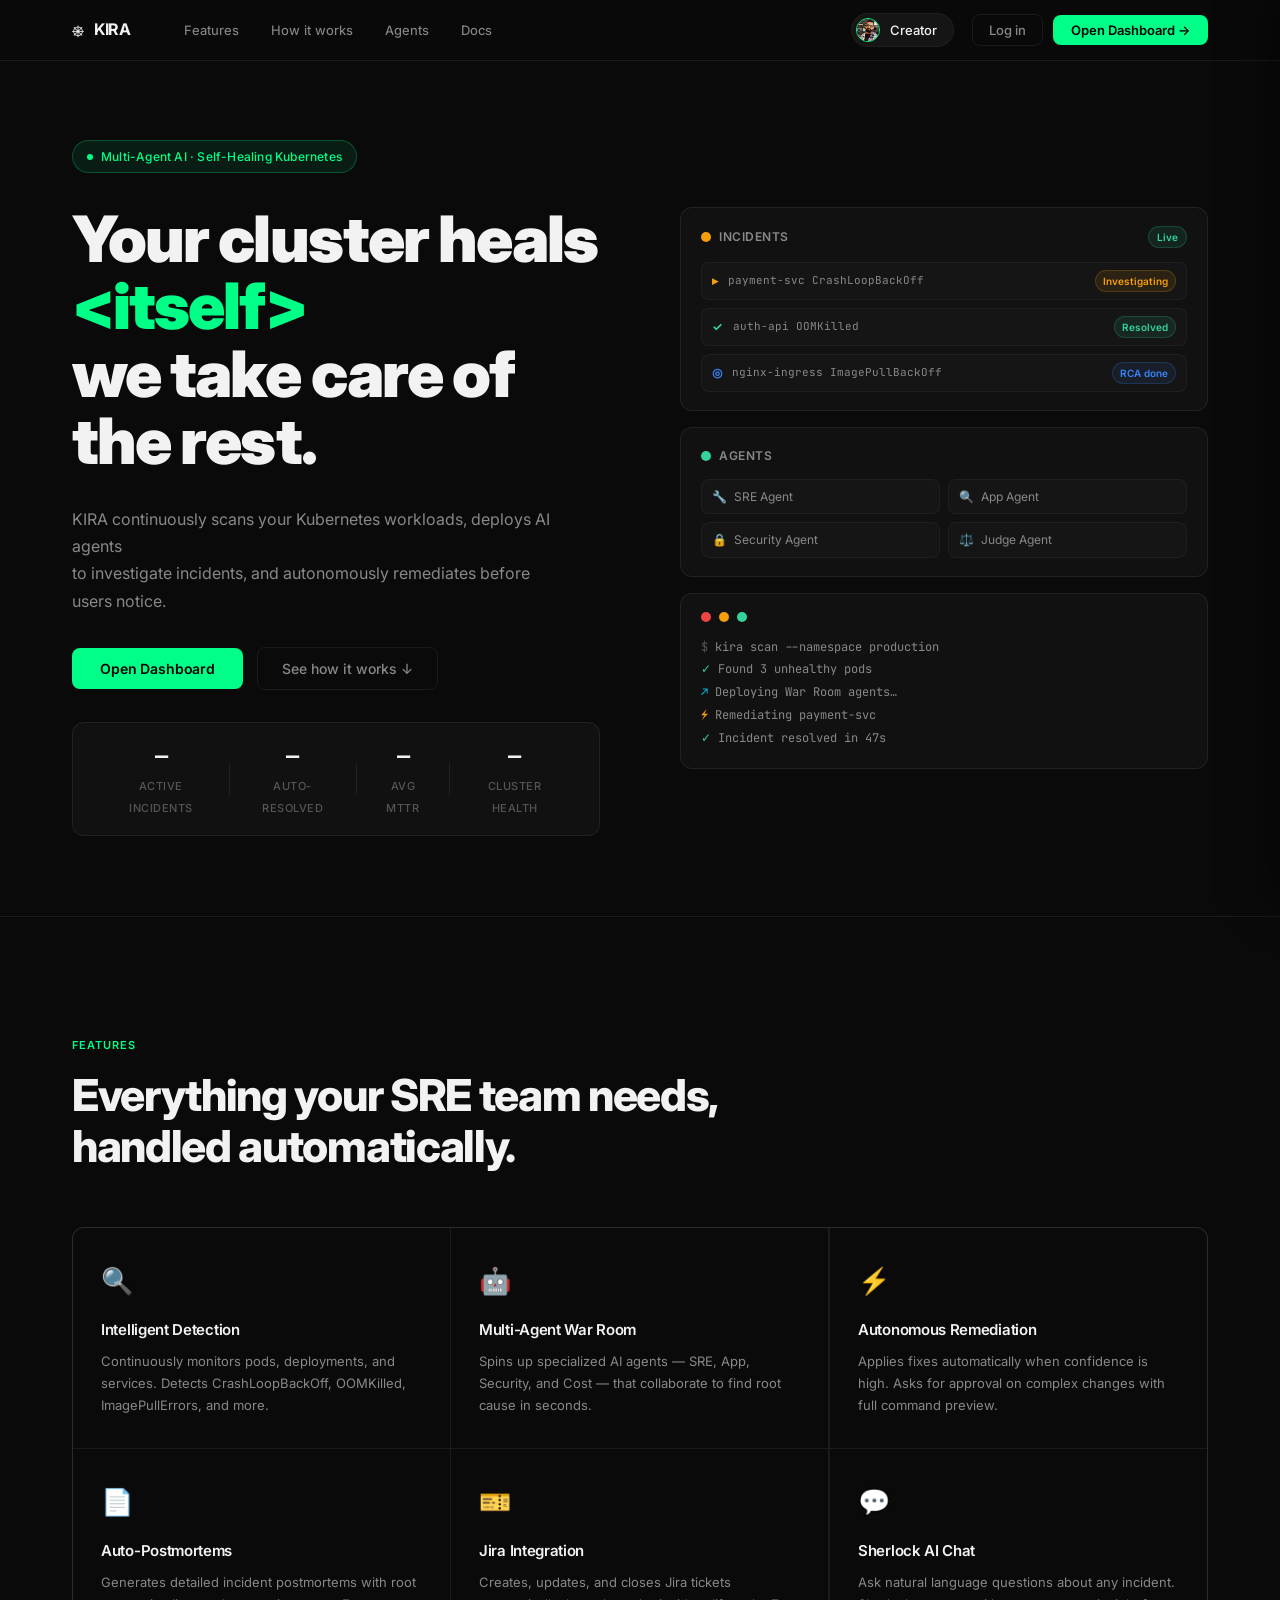
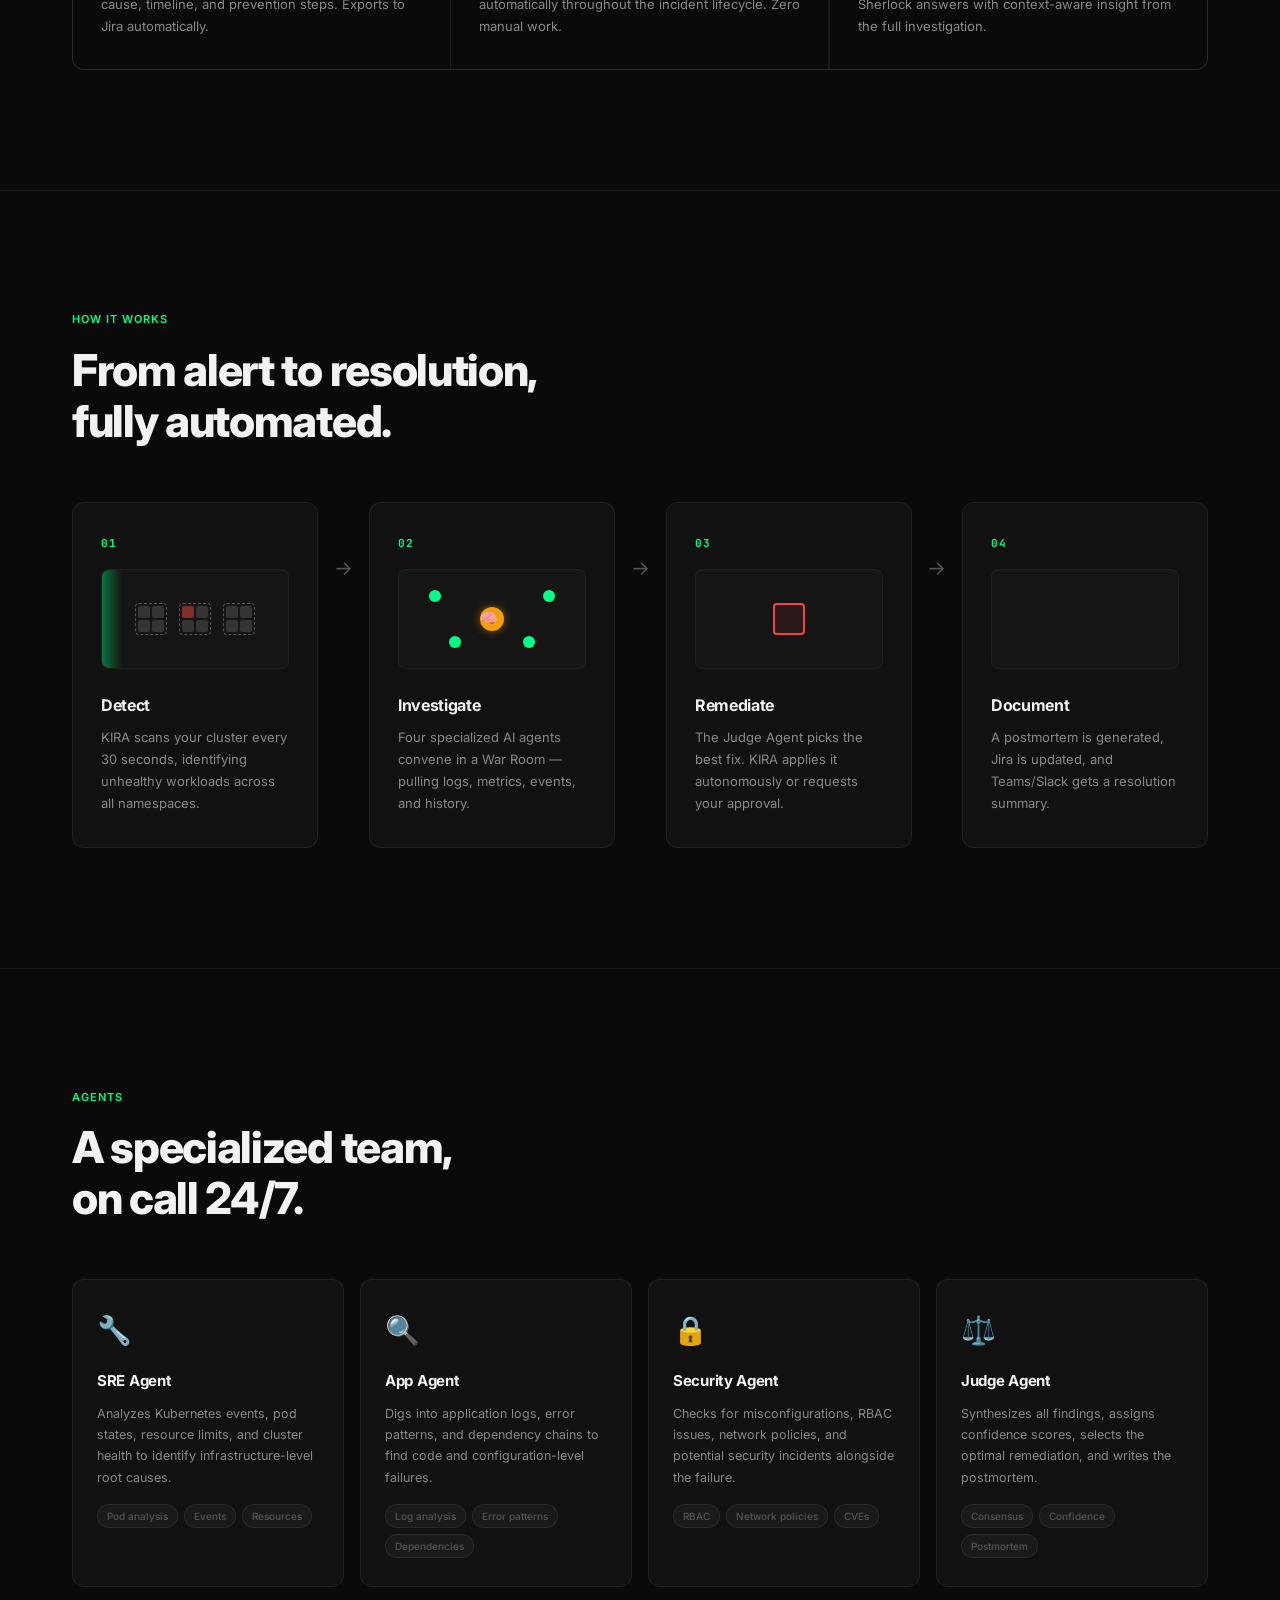
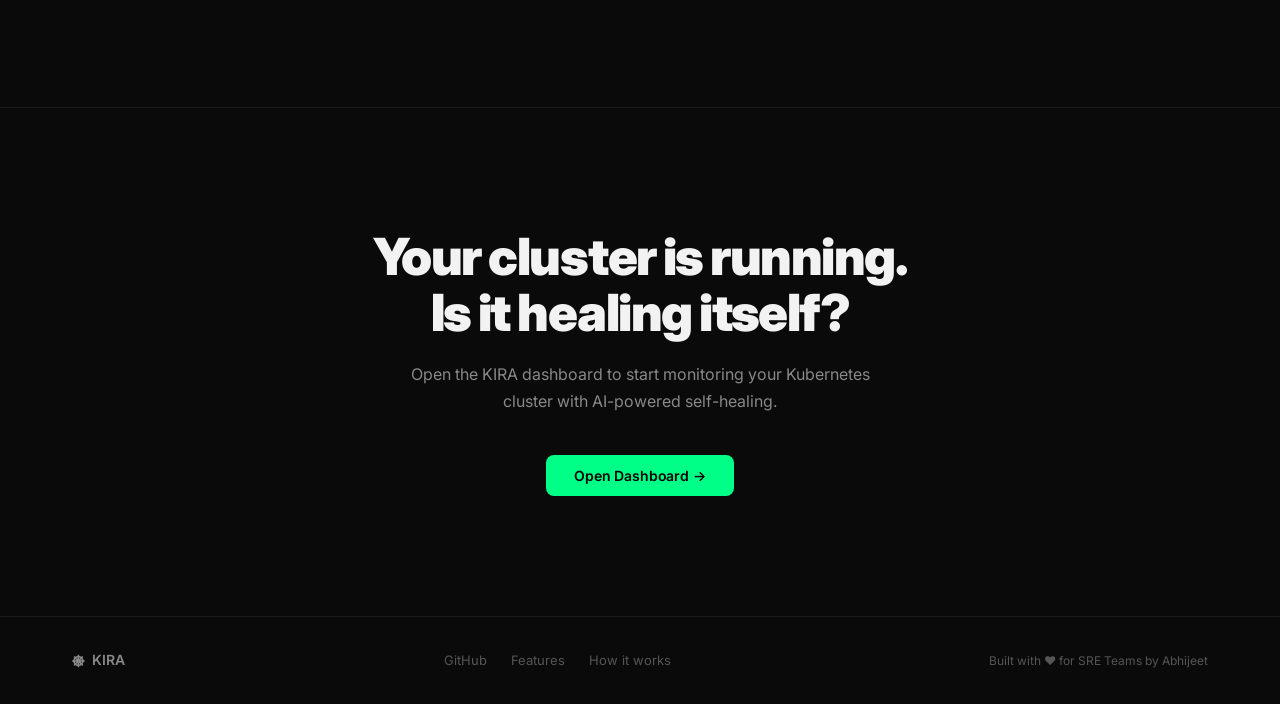
==== commit 09571e6e: "style: update contributor label to creator in navigation profile button" ====
--- a/frontend/index.html
+++ b/frontend/index.html
@@ -40,7 +40,7 @@
         <div class="nav-actions">
           <button class="nav-profile-btn" onclick="openProfileModal()">
             <img src="images/abhijeet.jpg" alt="Abhijeet Dhengale" />
-            <span>Contributor</span>
+            <span>Creator</span>
           </button>
           <button class="nav-btn-ghost" onclick="checkHealthAndLaunch()">Log in</button>
           <button class="nav-btn-primary" onclick="checkHealthAndLaunch()">Open Dashboard →</button>
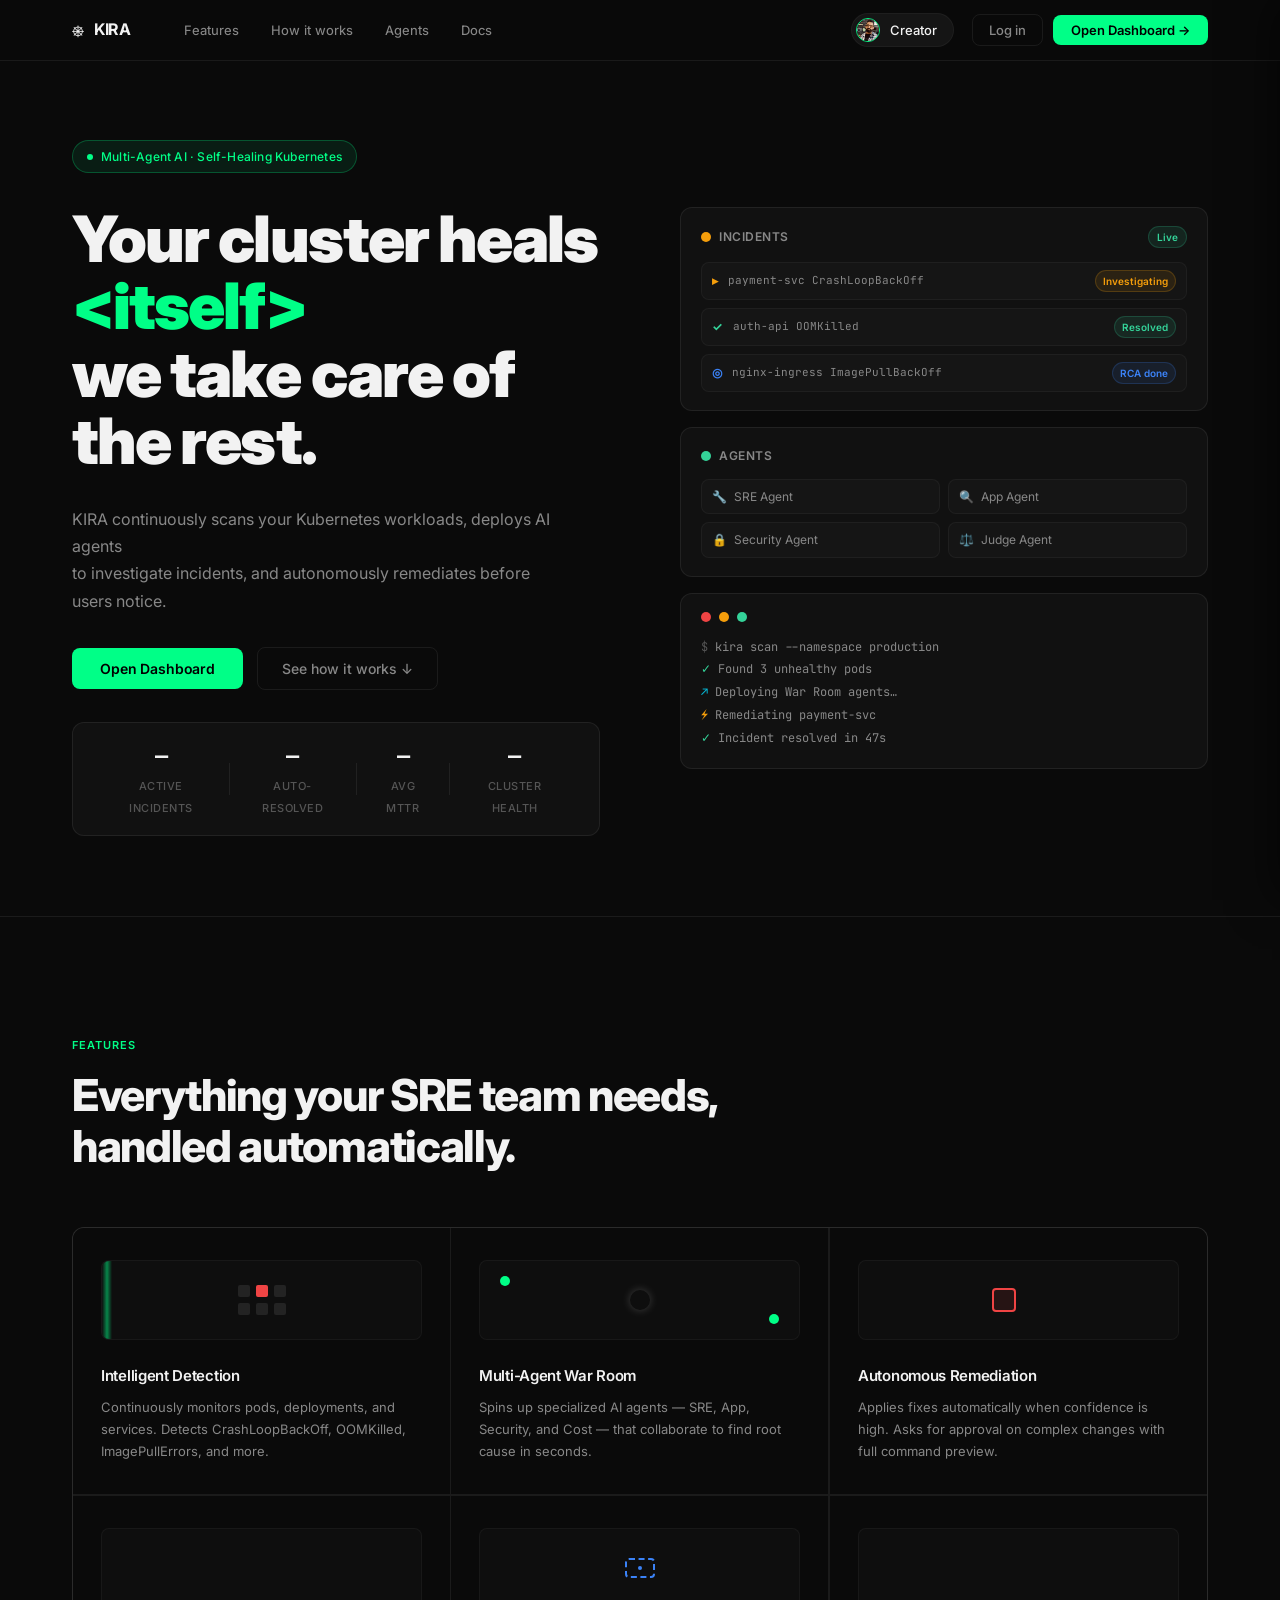
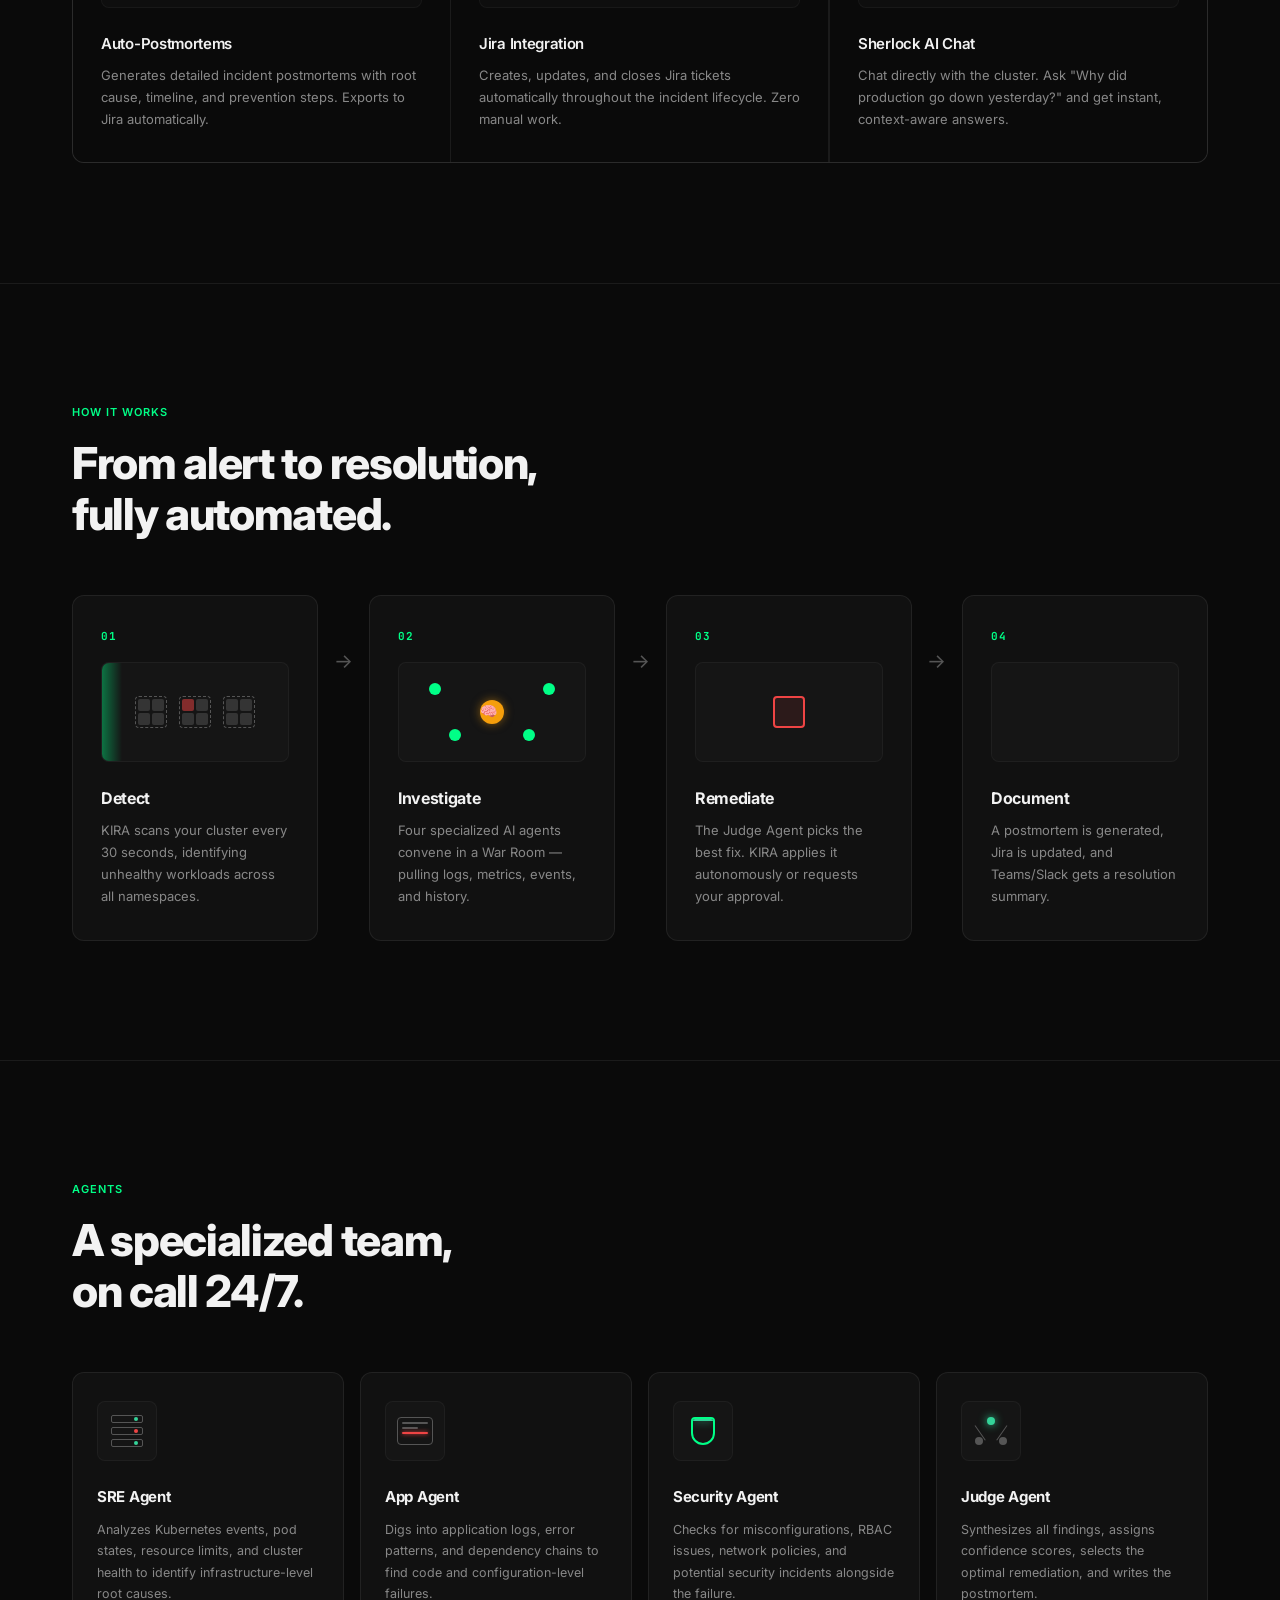
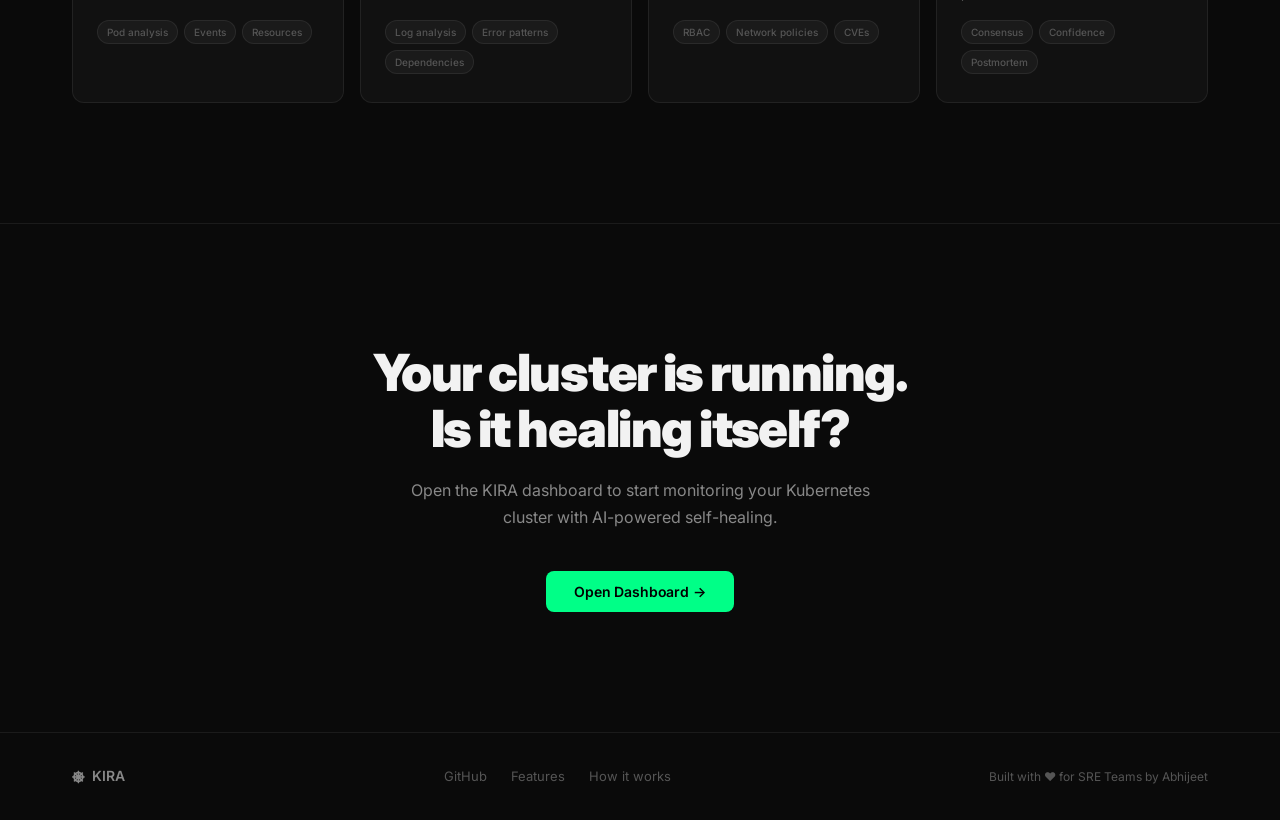
==== commit ffcdd7ab: "Enhance UI with animated empty states and feature cards" ====
--- a/frontend/index.html
+++ b/frontend/index.html
@@ -72,7 +72,7 @@
             Open Dashboard
           </button>
           <button class="hero-cta-ghost"
-            onclick="document.getElementById('features').scrollIntoView({behavior:'smooth'})">
+            onclick="document.getElementById('how').scrollIntoView({behavior:'smooth'})">
             See how it works ↓
           </button>
         </div>
@@ -165,40 +165,63 @@
         <h2 class="section-title reveal reveal-delay-1">Everything your SRE team needs,<br />handled automatically.</h2>
         <div class="features-grid">
           <div class="feature-card reveal reveal-delay-1">
-            <div class="feature-icon">🔍</div>
+            <div class="feature-anim fa-detect">
+              <div class="fa-grid">
+                <div class="fa-dot"></div><div class="fa-dot alert"></div><div class="fa-dot"></div>
+                <div class="fa-dot"></div><div class="fa-dot"></div><div class="fa-dot"></div>
+              </div>
+              <div class="fa-radar"></div>
+            </div>
             <h3>Intelligent Detection</h3>
             <p>Continuously monitors pods, deployments, and services. Detects CrashLoopBackOff, OOMKilled,
               ImagePullErrors, and more.</p>
           </div>
           <div class="feature-card reveal reveal-delay-2">
-            <div class="feature-icon">🤖</div>
+            <div class="feature-anim fa-agents">
+              <div class="fa-hub"></div>
+              <div class="fa-bot b1"></div>
+              <div class="fa-bot b2"></div>
+            </div>
             <h3>Multi-Agent War Room</h3>
             <p>Spins up specialized AI agents — SRE, App, Security, and Cost — that collaborate to find root cause in
               seconds.</p>
           </div>
           <div class="feature-card reveal reveal-delay-3">
-            <div class="feature-icon">⚡</div>
+            <div class="feature-anim fa-remediate">
+              <div class="fa-box-bad"></div>
+              <div class="fa-beam"></div>
+              <div class="fa-box-good"></div>
+            </div>
             <h3>Autonomous Remediation</h3>
             <p>Applies fixes automatically when confidence is high. Asks for approval on complex changes with full
               command preview.</p>
           </div>
           <div class="feature-card reveal reveal-delay-4">
-            <div class="feature-icon">📄</div>
+            <div class="feature-anim fa-doc">
+              <div class="fa-line"></div>
+              <div class="fa-line"></div>
+              <div class="fa-line"></div>
+            </div>
             <h3>Auto-Postmortems</h3>
             <p>Generates detailed incident postmortems with root cause, timeline, and prevention steps. Exports to Jira
               automatically.</p>
           </div>
           <div class="feature-card reveal reveal-delay-5">
-            <div class="feature-icon">🎫</div>
+            <div class="feature-anim fa-jira">
+              <div class="fa-ticket"></div>
+            </div>
             <h3>Jira Integration</h3>
             <p>Creates, updates, and closes Jira tickets automatically throughout the incident lifecycle. Zero manual
               work.</p>
           </div>
           <div class="feature-card reveal reveal-delay-6">
-            <div class="feature-icon">💬</div>
+            <div class="feature-anim fa-chat">
+              <div class="fa-bubble"></div>
+              <div class="fa-bubble reply"></div>
+            </div>
             <h3>Sherlock AI Chat</h3>
-            <p>Ask natural language questions about any incident. Sherlock answers with context-aware insight from the
-              full investigation.</p>
+            <p>Chat directly with the cluster. Ask "Why did production go down yesterday?" and get instant, context-aware
+              answers.</p>
           </div>
         </div>
       </div>
@@ -279,7 +302,13 @@
         <h2 class="section-title reveal reveal-delay-1">A specialized team,<br />on call 24/7.</h2>
         <div class="agents-cards">
           <div class="agent-profile reveal reveal-delay-1">
-            <div class="agent-profile-icon">🔧</div>
+            <div class="agent-anim ag-sre">
+              <div class="ag-rack">
+                <div class="ag-server"><div class="ag-light"></div></div>
+                <div class="ag-server"><div class="ag-light alert"></div></div>
+                <div class="ag-server"><div class="ag-light"></div></div>
+              </div>
+            </div>
             <h3>SRE Agent</h3>
             <p>Analyzes Kubernetes events, pod states, resource limits, and cluster health to identify
               infrastructure-level root causes.</p>
@@ -288,7 +317,13 @@
             </div>
           </div>
           <div class="agent-profile reveal reveal-delay-2">
-            <div class="agent-profile-icon">🔍</div>
+            <div class="agent-anim ag-app">
+              <div class="ag-window">
+                <div class="ag-line"></div>
+                <div class="ag-line w-half"></div>
+                <div class="ag-line error"></div>
+              </div>
+            </div>
             <h3>App Agent</h3>
             <p>Digs into application logs, error patterns, and dependency chains to find code and configuration-level
               failures.</p>
@@ -297,7 +332,11 @@
             </div>
           </div>
           <div class="agent-profile reveal reveal-delay-3">
-            <div class="agent-profile-icon">🔒</div>
+            <div class="agent-anim ag-sec">
+              <div class="ag-shield">
+                <div class="ag-scanline"></div>
+              </div>
+            </div>
             <h3>Security Agent</h3>
             <p>Checks for misconfigurations, RBAC issues, network policies, and potential security incidents alongside
               the failure.</p>
@@ -306,7 +345,15 @@
             </div>
           </div>
           <div class="agent-profile reveal reveal-delay-4">
-            <div class="agent-profile-icon">⚖️</div>
+            <div class="agent-anim ag-judge">
+              <div class="ag-tree">
+                <div class="ag-link l1"></div>
+                <div class="ag-link l2"></div>
+                <div class="ag-node top"></div>
+                <div class="ag-node left"></div>
+                <div class="ag-node right"></div>
+              </div>
+            </div>
             <h3>Judge Agent</h3>
             <p>Synthesizes all findings, assigns confidence scores, selects the optimal remediation, and writes the
               postmortem.</p>
@@ -352,99 +399,100 @@
 ═══════════════════════════════════════════════════════════ -->
   <div id="app-shell" class="app-shell" style="display:none">
 
-    <!-- Top bar -->
-    <header class="topbar">
-      <div class="topbar-left">
-        <button class="topbar-back-btn" onclick="showLanding()" title="Back to home">
-          ← Home
-        </button>
-        <div class="logo">
-          <div class="logo-icon-wrap" id="logo-icon-wrap">
-            <svg width="16" height="16" viewBox="0 0 24 24" fill="none" stroke="currentColor" stroke-width="2.5"
-              stroke-linecap="round" stroke-linejoin="round">
-              <circle cx="11" cy="11" r="8" />
-              <line x1="21" y1="21" x2="16.65" y2="16.65" />
-            </svg>
-          </div>
-          <div class="logo-text-group">
-            <span class="logo-name">KIRA</span>
-            <span class="logo-tag">Self-Healing Kubernetes</span>
-          </div>
-        </div>
-      </div>
-
-      <div class="topbar-center">
-        <div class="topbar-stat-pill">
-          <span class="health-dot" id="health-dot"></span>
-          <span class="health-label" id="health-label">Checking…</span>
-        </div>
-      </div>
-
-      <div class="topbar-right">
-        <div class="topbar-k8s-badge">
-          <span class="k8s-icon">⎈</span>
-          <span class="k8s-label">Kubernetes</span>
-        </div>
-        <button class="btn btn-primary" id="trigger-btn">
-          <span class="trigger-bolt">⚡</span> Scan
-        </button>
-        <button class="btn btn-settings" id="settings-btn" onclick="openSettings()" title="Settings">
-          <svg width="15" height="15" viewBox="0 0 24 24" fill="none" stroke="currentColor" stroke-width="2"
-            stroke-linecap="round" stroke-linejoin="round">
-            <circle cx="12" cy="12" r="3" />
-            <path
-              d="M19.4 15a1.65 1.65 0 0 0 .33 1.82l.06.06a2 2 0 0 1-2.83 2.83l-.06-.06a1.65 1.65 0 0 0-1.82-.33 1.65 1.65 0 0 0-1 1.51V21a2 2 0 0 1-4 0v-.09A1.65 1.65 0 0 0 9 19.4a1.65 1.65 0 0 0-1.82.33l-.06.06a2 2 0 0 1-2.83-2.83l.06-.06A1.65 1.65 0 0 0 4.68 15a1.65 1.65 0 0 0-1.51-1H3a2 2 0 0 1 0-4h.09A1.65 1.65 0 0 0 4.6 9a1.65 1.65 0 0 0-.33-1.82l-.06-.06a2 2 0 0 1 2.83-2.83l.06.06A1.65 1.65 0 0 0 9 4.68a1.65 1.65 0 0 0 1-1.51V3a2 2 0 0 1 4 0v.09a1.65 1.65 0 0 0 1 1.51 1.65 1.65 0 0 0 1.82-.33l.06-.06a2 2 0 0 1 2.83 2.83l-.06.06A1.65 1.65 0 0 0 19.4 9a1.65 1.65 0 0 0 1.51 1H21a2 2 0 0 1 0 4h-.09a1.65 1.65 0 0 0-1.51 1z" />
-          </svg>
-          Settings
-        </button>
-      </div>
-    </header>
-
-    <!-- Metrics Bar -->
-    <div class="metrics-bar" id="metrics-bar">
-      <div class="metric-item">
-        <span class="metric-label">Active</span>
-        <span class="metric-value" id="m-active">—</span>
-      </div>
-      <div class="metric-item">
-        <span class="metric-label">Resolved</span>
-        <span class="metric-value" id="m-resolved">—</span>
-      </div>
-      <div class="metric-item">
-        <span class="metric-label">Failed</span>
-        <span class="metric-value" id="m-failed">—</span>
-      </div>
-      <div class="metric-item">
-        <span class="metric-label">Total</span>
-        <span class="metric-value" id="m-total">—</span>
-      </div>
-      <div class="metric-item">
-        <span class="metric-label">MTTR</span>
-        <span class="metric-value" id="m-mttr">—</span>
-      </div>
-      <div class="metric-item">
-        <span class="metric-label">Confidence</span>
-        <span class="metric-value" id="m-confidence">—</span>
-      </div>
-      <div class="metric-item">
-        <span class="metric-label">Auto-resolved</span>
-        <span class="metric-value" id="m-auto">—</span>
-      </div>
-    </div>
-
-    <!-- Layout -->
+    <!-- Layout (Full height) -->
     <div class="layout">
 
       <!-- Sidebar -->
       <aside class="sidebar">
+        <div class="sidebar-brand">
+          <div class="logo">
+            <div class="logo-icon-wrap" id="logo-icon-wrap">
+              <svg width="16" height="16" viewBox="0 0 24 24" fill="none" stroke="currentColor" stroke-width="2.5" stroke-linecap="round" stroke-linejoin="round">
+                <circle cx="11" cy="11" r="8" />
+                <line x1="21" y1="21" x2="16.65" y2="16.65" />
+              </svg>
+            </div>
+            <div class="logo-text-group">
+              <span class="logo-name">KIRA</span>
+              <span class="logo-tag">Workspace</span>
+            </div>
+          </div>
+        </div>
         <div class="sidebar-header">
           <h2>Incidents <span class="incident-count" id="incident-count">0</span></h2>
         </div>
         <div class="incident-list" id="incident-list"></div>
       </aside>
 
-      <!-- Detail panel -->
+      <!-- Main Content Area -->
       <main class="detail">
+        
+        <!-- Top bar (Inside main area now) -->
+        <header class="topbar">
+          <div class="topbar-left">
+            <button class="topbar-back-btn" onclick="showLanding()" title="Back to home">
+              ← Home
+            </button>
+          </div>
+
+          <div class="topbar-center">
+            <div class="topbar-stat-pill">
+              <span class="health-dot" id="health-dot"></span>
+              <span class="health-label" id="health-label">Checking…</span>
+            </div>
+          </div>
+
+          <div class="topbar-right">
+            <div class="topbar-k8s-badge">
+              <span class="k8s-icon">⎈</span>
+              <span class="k8s-label">Kubernetes</span>
+            </div>
+            <button class="btn btn-primary" id="trigger-btn">
+              <span class="trigger-bolt">⚡</span> Scan
+            </button>
+            <button class="btn btn-settings" id="settings-btn" onclick="openSettings()" title="Settings">
+              <svg width="15" height="15" viewBox="0 0 24 24" fill="none" stroke="currentColor" stroke-width="2" stroke-linecap="round" stroke-linejoin="round">
+                <circle cx="12" cy="12" r="3" />
+                <path d="M19.4 15a1.65 1.65 0 0 0 .33 1.82l.06.06a2 2 0 0 1-2.83 2.83l-.06-.06a1.65 1.65 0 0 0-1.82-.33 1.65 1.65 0 0 0-1 1.51V21a2 2 0 0 1-4 0v-.09A1.65 1.65 0 0 0 9 19.4a1.65 1.65 0 0 0-1.82.33l-.06.06a2 2 0 0 1-2.83-2.83l.06-.06A1.65 1.65 0 0 0 4.68 15a1.65 1.65 0 0 0-1.51-1H3a2 2 0 0 1 0-4h.09A1.65 1.65 0 0 0 4.6 9a1.65 1.65 0 0 0-.33-1.82l-.06-.06a2 2 0 0 1 2.83-2.83l.06.06A1.65 1.65 0 0 0 9 4.68a1.65 1.65 0 0 0 1-1.51V3a2 2 0 0 1 4 0v.09a1.65 1.65 0 0 0 1 1.51 1.65 1.65 0 0 0 1.82-.33l.06-.06a2 2 0 0 1 2.83 2.83l-.06.06A1.65 1.65 0 0 0 19.4 9a1.65 1.65 0 0 0 1.51 1H21a2 2 0 0 1 0 4h-.09a1.65 1.65 0 0 0-1.51 1z" />
+              </svg>
+              Settings
+            </button>
+          </div>
+        </header>
+
+        <!-- Floating Metrics Bar -->
+        <div class="metrics-bar" id="metrics-bar">
+          <div class="metric-item">
+            <span class="metric-label">Active</span>
+            <span class="metric-value" id="m-active">—</span>
+          </div>
+          <div class="metric-item">
+            <span class="metric-label">Resolved</span>
+            <span class="metric-value" id="m-resolved">—</span>
+          </div>
+          <div class="metric-item">
+            <span class="metric-label">Failed</span>
+            <span class="metric-value" id="m-failed">—</span>
+          </div>
+          <div class="metric-item">
+            <span class="metric-label">Total</span>
+            <span class="metric-value" id="m-total">—</span>
+          </div>
+          <div class="metric-item">
+            <span class="metric-label">MTTR</span>
+            <span class="metric-value" id="m-mttr">—</span>
+          </div>
+          <div class="metric-item">
+            <span class="metric-label">Confidence</span>
+            <span class="metric-value" id="m-confidence">—</span>
+          </div>
+          <div class="metric-item">
+            <span class="metric-label">Auto-resolved</span>
+            <span class="metric-value" id="m-auto">—</span>
+          </div>
+        </div>
+
+        <main class="detail-inner" style="flex:1; display:flex; flex-direction:column; overflow:hidden; position:relative;">
         <div class="detail-header" id="detail-header" style="display:none">
           <div class="detail-title-row">
             <span class="detail-title" id="detail-title">—</span>
@@ -488,11 +536,51 @@
 
         <!-- Scrollable content -->
         <div class="detail-content" id="detail-content">
-          <div class="timeline-empty" id="timeline-empty">
-            <div class="timeline-empty-icon">🕵️</div>
-            <div>
-              Select an incident from the sidebar<br />
-              to view the live investigation.
+          <div class="health-overview" id="timeline-empty">
+            <h2 class="ho-title">Cluster Health Overview</h2>
+            <p class="ho-sub">Monitoring infrastructure, applications, and security.</p>
+            
+            <div class="ho-grid">
+              <div class="ho-card">
+                <div class="agent-anim ag-sre" style="margin-bottom:12px; width:48px; height:48px;">
+                  <div class="ag-rack" style="transform:scale(0.8);">
+                    <div class="ag-server"><div class="ag-light"></div></div>
+                    <div class="ag-server"><div class="ag-light"></div></div>
+                    <div class="ag-server"><div class="ag-light"></div></div>
+                  </div>
+                </div>
+                <h3>SRE Agent</h3>
+                <div class="ho-status ok"><span class="pulse-dot"></span> All Systems Nominal</div>
+              </div>
+              <div class="ho-card">
+                <div class="agent-anim ag-app" style="margin-bottom:12px; width:48px; height:48px;">
+                  <div class="ag-window" style="transform:scale(0.8);">
+                    <div class="ag-line"></div>
+                    <div class="ag-line w-half"></div>
+                  </div>
+                </div>
+                <h3>App Agent</h3>
+                <div class="ho-status ok"><span class="pulse-dot"></span> No Error Spikes</div>
+              </div>
+              <div class="ho-card">
+                <div class="agent-anim ag-sec" style="margin-bottom:12px; width:48px; height:48px;">
+                  <div class="ag-shield" style="transform:scale(0.8);">
+                    <div class="ag-scanline"></div>
+                  </div>
+                </div>
+                <h3>Security Agent</h3>
+                <div class="ho-status ok"><span class="pulse-dot"></span> Zero Active Threats</div>
+              </div>
+              <div class="ho-card">
+                <div class="agent-anim ag-judge" style="margin-bottom:12px; width:48px; height:48px;">
+                  <div class="ag-tree" style="transform:scale(0.8);">
+                    <div class="ag-link l1"></div><div class="ag-link l2"></div>
+                    <div class="ag-node top"></div><div class="ag-node left"></div><div class="ag-node right"></div>
+                  </div>
+                </div>
+                <h3>Judge Agent</h3>
+                <div class="ho-status ok"><span class="pulse-dot"></span> Standing By</div>
+              </div>
             </div>
           </div>
         </div>
@@ -505,6 +593,7 @@
           </svg>
           <span>Ask Sherlock</span>
         </button>
+        </main> <!-- /detail-inner -->
       </main>
     </div><!-- /layout -->
 
--- a/frontend/styles.css
+++ b/frontend/styles.css
@@ -140,6 +140,65 @@
   background: rgba(255, 255, 255, 0.1); border-color: var(--border-mid);
 }
 
+/* Agent Animations (Rich CSS) */
+.agent-anim {
+  width: 60px; height: 60px;
+  background: rgba(255,255,255,0.02);
+  border: 1px solid var(--border-soft);
+  border-radius: 8px; margin-bottom: 24px;
+  position: relative; overflow: hidden;
+  display: flex; align-items: center; justify-content: center;
+}
+
+/* SRE Agent (Server Rack) */
+.ag-sre .ag-rack { display: flex; flex-direction: column; gap: 4px; }
+.ag-sre .ag-server {
+  width: 32px; height: 8px; border: 1px solid var(--text-3); border-radius: 2px;
+  display: flex; align-items: center; justify-content: flex-end; padding-right: 4px;
+}
+.ag-sre .ag-light { width: 4px; height: 4px; border-radius: 50%; background: var(--green); animation: agBlink 1s infinite alternate; }
+.ag-sre .ag-server:nth-child(2) .ag-light { background: var(--red); animation: agAlertBlink 0.5s infinite; }
+.ag-sre .ag-server:nth-child(3) .ag-light { animation-delay: 0.5s; }
+
+/* App Agent (Logs) */
+.ag-app .ag-window {
+  width: 36px; height: 28px; border: 1px solid var(--text-3); border-radius: 4px;
+  padding: 4px; display: flex; flex-direction: column; gap: 3px; position: relative; overflow: hidden;
+}
+.ag-app .ag-line { height: 2px; background: var(--text-3); width: 100%; border-radius: 1px; animation: agScroll 2s infinite linear; }
+.ag-app .ag-line.w-half { width: 60%; }
+.ag-app .ag-line.error { background: var(--red); box-shadow: 0 0 4px var(--red); }
+
+/* Security Agent (Shield) */
+.ag-sec .ag-shield {
+  width: 24px; height: 28px; border: 2px solid var(--accent);
+  border-radius: 4px 4px 12px 12px; position: relative; overflow: hidden;
+}
+.ag-sec .ag-scanline {
+  width: 100%; height: 2px; background: var(--green); box-shadow: 0 0 8px var(--green);
+  position: absolute; top: 0; left: 0; animation: agScanDown 2s infinite linear;
+}
+
+/* Judge Agent (Decision Tree) */
+.ag-judge .ag-tree { position: relative; width: 32px; height: 28px; }
+.ag-judge .ag-node {
+  position: absolute; width: 8px; height: 8px; border-radius: 50%; background: var(--text-3);
+}
+.ag-judge .ag-node.top { top: 0; left: 12px; background: var(--green); box-shadow: 0 0 8px var(--green); animation: agDecide 2s infinite; }
+.ag-judge .ag-node.left { bottom: 0; left: 0; }
+.ag-judge .ag-node.right { bottom: 0; right: 0; }
+.ag-judge .ag-link {
+  position: absolute; height: 1px; background: var(--text-3); top: 8px; width: 18px;
+}
+.ag-judge .ag-link.l1 { left: 0; transform: rotate(55deg); transform-origin: left; }
+.ag-judge .ag-link.l2 { right: 0; transform: rotate(-55deg); transform-origin: right; }
+
+@keyframes agBlink { 0% { opacity: 0.3; } 100% { opacity: 1; } }
+@keyframes agAlertBlink { 0% { opacity: 0; box-shadow: none; } 100% { opacity: 1; box-shadow: 0 0 8px var(--red); } }
+@keyframes agScroll { 0% { transform: translateY(12px); } 100% { transform: translateY(-16px); } }
+@keyframes agScanDown { 0% { top: -2px; } 100% { top: 28px; } }
+@keyframes agDecide { 0%, 50% { background: var(--text-3); box-shadow: none; } 60%, 100% { background: var(--green); box-shadow: 0 0 8px var(--green); } }
+
 /* Creator Profile Modal Styles */
 .creator-img {
   width: 120px; height: 120px; border-radius: 50%;
@@ -355,13 +414,17 @@
 /* ── Scroll Reveal Effects ────────────────────────────────────────────────── */
 .reveal {
   opacity: 0;
-  transform: translateY(30px);
-  transition: opacity 0.8s cubic-bezier(0.16, 1, 0.3, 1), transform 0.8s cubic-bezier(0.16, 1, 0.3, 1);
-  will-change: opacity, transform;
+  transform: translateY(40px) scale(0.95);
+  filter: blur(10px);
+  transition: opacity 1.2s cubic-bezier(0.16, 1, 0.3, 1), 
+              transform 1.2s cubic-bezier(0.16, 1, 0.3, 1),
+              filter 1.2s cubic-bezier(0.16, 1, 0.3, 1);
+  will-change: opacity, transform, filter;
 }
 .reveal.active {
   opacity: 1;
-  transform: translateY(0);
+  transform: translateY(0) scale(1);
+  filter: blur(0);
 }
 /* Stagger delays for grid items */
 .reveal-delay-1 { transition-delay: 0.1s; }
@@ -407,10 +470,112 @@
   padding: 32px 28px;
   transition: background var(--transition);
 }
-.feature-card:hover { background: var(--bg-card); }
+.feature-card:hover {
+  background: rgba(255, 255, 255, 0.04);
+  border-color: var(--border-mid);
+  transform: translateY(-4px);
+}
 .feature-icon {
-  font-size: 26px; margin-bottom: 16px;
-}
+  font-size: 32px; margin-bottom: 24px;
+  display: inline-block;
+}
+
+/* Feature Icon Animations (Rich CSS) */
+.feature-anim {
+  width: 100%; height: 80px;
+  background: rgba(255,255,255,0.02);
+  border: 1px solid var(--border-soft);
+  border-radius: 8px; margin-bottom: 24px;
+  position: relative; overflow: hidden;
+  display: flex; align-items: center; justify-content: center;
+}
+
+/* 1. Detection */
+.fa-detect .fa-grid {
+  display: grid; grid-template-columns: repeat(3, 1fr); gap: 6px;
+}
+.fa-detect .fa-dot {
+  width: 12px; height: 12px; background: var(--text-3); border-radius: 2px; opacity: 0.3;
+}
+.fa-detect .fa-dot.alert {
+  background: var(--red); animation: faPulse 1s infinite alternate; opacity: 1;
+}
+.fa-detect .fa-radar {
+  position: absolute; left: 0; top: 0; width: 10px; height: 100%;
+  background: linear-gradient(90deg, transparent, rgba(0,255,135,0.5), transparent);
+  animation: faScan 2s infinite linear;
+}
+
+/* 2. War Room */
+.fa-agents { position: relative; }
+.fa-agents .fa-hub {
+  width: 20px; height: 20px; background: var(--text-1); border-radius: 50%;
+  box-shadow: 0 0 10px rgba(255,255,255,0.2);
+}
+.fa-agents .fa-bot {
+  position: absolute; width: 10px; height: 10px; background: var(--accent);
+  border-radius: 50%;
+}
+.fa-agents .b1 { top: 15px; left: 20px; animation: faOrbit1 3s infinite linear; }
+.fa-agents .b2 { bottom: 15px; right: 20px; animation: faOrbit2 3s infinite linear; }
+
+/* 3. Remediation */
+.fa-remediate { gap: 10px; }
+.fa-remediate .fa-box-bad {
+  width: 24px; height: 24px; border: 2px solid var(--red); background: var(--red-dim);
+  border-radius: 4px; animation: faBreak 3s infinite;
+}
+.fa-remediate .fa-box-good {
+  width: 24px; height: 24px; border: 2px solid var(--green); background: var(--green-dim);
+  border-radius: 4px; position: absolute; opacity: 0; animation: faFix 3s infinite;
+}
+.fa-remediate .fa-beam {
+  width: 20px; height: 2px; background: var(--accent); opacity: 0;
+  animation: faZap 3s infinite;
+}
+
+/* 4. Postmortems */
+.fa-doc { flex-direction: column; align-items: flex-start; padding: 20px; gap: 6px; }
+.fa-doc .fa-line {
+  height: 4px; background: var(--text-3); border-radius: 2px;
+  animation: faType 2s infinite steps(10, end); width: 0;
+}
+.fa-doc .fa-line:nth-child(1) { background: var(--accent); }
+.fa-doc .fa-line:nth-child(2) { animation-delay: 0.5s; }
+.fa-doc .fa-line:nth-child(3) { animation-delay: 1s; }
+
+/* 5. Jira */
+.fa-jira .fa-ticket {
+  width: 30px; height: 20px; border: 2px dashed var(--blue); border-radius: 4px;
+  display: flex; align-items: center; justify-content: center;
+  animation: faTicketMove 2s infinite ease-in-out;
+}
+.fa-jira .fa-ticket::before { content: ''; width: 4px; height: 4px; background: var(--blue); border-radius: 50%; }
+
+/* 6. Chat */
+.fa-chat { gap: 8px; align-items: flex-end; }
+.fa-chat .fa-bubble {
+  width: 24px; height: 16px; background: var(--text-3); border-radius: 8px;
+  border-bottom-left-radius: 2px; animation: faBubble1 2s infinite; opacity: 0;
+}
+.fa-chat .fa-bubble.reply {
+  background: var(--accent); border-bottom-left-radius: 8px; border-bottom-right-radius: 2px;
+  animation: faBubble2 2s infinite; animation-delay: 1s;
+}
+
+/* Animations */
+@keyframes faPulse { 0% { opacity: 0.4; } 100% { opacity: 1; box-shadow: 0 0 8px var(--red); } }
+@keyframes faScan { 0% { transform: translateX(-40px); } 100% { transform: translateX(200px); } }
+@keyframes faOrbit1 { 0% { transform: rotate(0deg) translateX(25px); } 100% { transform: rotate(360deg) translateX(25px); } }
+@keyframes faOrbit2 { 0% { transform: rotate(180deg) translateX(25px); } 100% { transform: rotate(540deg) translateX(25px); } }
+@keyframes faBreak { 0%, 45% { opacity: 1; transform: scale(1); } 50%, 100% { opacity: 0; transform: scale(1.5); } }
+@keyframes faFix { 0%, 45% { opacity: 0; transform: scale(0.5); } 50%, 90% { opacity: 1; transform: scale(1); } 100% { opacity: 0; } }
+@keyframes faZap { 0%, 40% { opacity: 0; transform: translateX(-20px); } 45% { opacity: 1; transform: translateX(0); } 50%, 100% { opacity: 0; } }
+@keyframes faType { 0%, 10% { width: 0; opacity: 1; } 40%, 90% { width: 100%; opacity: 1; } 100% { width: 100%; opacity: 0; } }
+@keyframes faTicketMove { 0%, 100% { transform: translateY(0) rotate(0deg); } 50% { transform: translateY(-10px) rotate(5deg); } }
+@keyframes faBubble1 { 0%, 10% { opacity: 0; transform: translateY(10px); } 20%, 90% { opacity: 1; transform: translateY(0); } 100% { opacity: 0; } }
+@keyframes faBubble2 { 0%, 10% { opacity: 0; transform: translateY(10px); } 20%, 90% { opacity: 1; transform: translateY(0); } 100% { opacity: 0; } }
+
 .feature-card h3 {
   font-size: 15px; font-weight: 600; color: var(--text);
   margin-bottom: 8px; letter-spacing: -0.02em;
@@ -683,17 +848,15 @@
   flex-direction: column;
   height: 100vh;
   overflow: hidden;
-}
-
-/* ── Topbar ─────────────────────────────────────────────────────────────── */
+  background: var(--bg);
+}
+
+/* ── Topbar (Inside Main Detail) ─────────────────────────────────────────── */
 .topbar {
   display: flex; align-items: center; justify-content: space-between;
-  padding: 0 20px; height: 54px;
-  background: rgba(10,10,10,0.95);
-  border-bottom: 1px solid var(--border);
+  padding: 12px 24px; height: 60px;
+  background: transparent;
   flex-shrink: 0; z-index: 100;
-  backdrop-filter: blur(20px);
-  -webkit-backdrop-filter: blur(20px);
 }
 .topbar-left { display: flex; align-items: center; gap: 16px; }
 .topbar-back-btn {
@@ -801,30 +964,39 @@
 
 /* ── Metrics Bar ────────────────────────────────────────────────────────── */
 .metrics-bar {
-  display: flex; align-items: center;
-  padding: 0 20px;
-  background: var(--bg);
-  border-bottom: 1px solid var(--border);
+  display: flex; align-items: center; gap: 16px;
+  padding: 16px 24px;
+  background: transparent;
   overflow-x: auto; flex-shrink: 0;
-  height: 38px;
+  border-bottom: 1px solid var(--border-soft);
 }
 .metrics-bar::-webkit-scrollbar { display: none; }
 .metric-item {
-  display: flex; align-items: center; gap: 8px;
-  padding: 0 16px;
-  border-right: 1px solid var(--border);
-  white-space: nowrap; flex-shrink: 0; height: 100%;
-}
-.metric-item:first-child { padding-left: 0; }
-.metric-item:last-child  { border-right: none; }
-.metric-label { font-size: 10px; color: var(--text-3); font-weight: 500; text-transform: uppercase; letter-spacing: 0.5px; }
+  display: flex; flex-direction: column; align-items: flex-start; gap: 6px;
+  padding: 12px 16px; border-radius: var(--radius-lg);
+  background: rgba(255,255,255,0.015); border: 1px solid var(--border-soft);
+  white-space: nowrap; flex-shrink: 0; min-width: 120px;
+  position: relative; overflow: hidden;
+  transition: all 0.2s cubic-bezier(0.4, 0, 0.2, 1);
+}
+.metric-item:hover {
+  background: rgba(255,255,255,0.04);
+  transform: translateY(-2px);
+  border-color: var(--border-mid);
+}
+.metric-item::before {
+  content: ''; position: absolute; left: 0; top: 0; bottom: 0; width: 3px;
+  background: var(--text-3); opacity: 0.5;
+}
+.metric-item:nth-child(1)::before { background: var(--amber); opacity: 1; }
+.metric-item:nth-child(2)::before { background: var(--green); opacity: 1; }
+.metric-item:nth-child(3)::before { background: var(--red); opacity: 1; }
+
+.metric-label { font-size: 11px; color: var(--text-2); font-weight: 600; text-transform: uppercase; letter-spacing: 0.5px; }
 .metric-value {
-  font-size: 12px; font-weight: 700; color: var(--text);
-  font-family: var(--mono); font-variant-numeric: tabular-nums;
-  padding: 1px 7px; border-radius: 4px;
-  background: rgba(255,255,255,0.04);
-  border: 1px solid var(--border);
-  min-width: 26px; text-align: center;
+  font-size: 22px; font-weight: 700; color: var(--text);
+  font-family: var(--sans); letter-spacing: -0.5px;
+  padding: 0; background: transparent; border: none;
 }
 .metric-value.pulse { animation: metricFlash 0.5s ease; }
 @keyframes metricFlash {
@@ -837,10 +1009,15 @@
 
 /* ── Sidebar ────────────────────────────────────────────────────────────── */
 .sidebar {
-  width: 272px; min-width: 240px; max-width: 280px;
-  background: var(--bg);
-  border-right: 1px solid var(--border);
+  width: 280px; min-width: 260px; max-width: 320px;
+  background: rgba(255,255,255,0.015);
+  border-right: 1px solid var(--border-soft);
   display: flex; flex-direction: column; overflow: hidden;
+}
+.sidebar-brand {
+  padding: 18px 20px;
+  border-bottom: 1px solid var(--border-soft);
+  display: flex; align-items: center; gap: 12px;
 }
 .sidebar-header {
   padding: 12px 14px 10px;
@@ -885,10 +1062,10 @@
 /* Incident cards */
 .incident-card {
   padding: 10px 12px 10px 14px;
-  border-radius: var(--radius); border: 1px solid var(--border);
+  border-radius: var(--radius); border: 1px solid var(--border-soft);
   margin-bottom: 3px; cursor: pointer;
   transition: all var(--transition);
-  background: transparent; position: relative; overflow: hidden;
+  background: rgba(255,255,255,0.02); position: relative; overflow: hidden;
 }
 .incident-card::before {
   content: ''; position: absolute; left: 0; top: 0; bottom: 0;
@@ -1003,8 +1180,74 @@
   justify-content: center; min-height: 280px;
   color: var(--text-3); text-align: center; gap: 12px;
 }
-.timeline-empty-icon { font-size: 40px; opacity: 0.25; }
-.timeline-empty div  { font-size: 13px; color: var(--text-3); line-height: 1.7; }
+.empty-state-anim {
+  position: relative; width: 64px; height: 64px; margin-bottom: 24px;
+  display: flex; align-items: center; justify-content: center;
+}
+.empty-state-anim .es-ring {
+  position: absolute; border-radius: 50%;
+  border: 1px solid var(--accent); opacity: 0;
+  animation: esRadar 3s infinite cubic-bezier(0.16, 1, 0.3, 1);
+}
+.empty-state-anim .r1 { width: 100%; height: 100%; }
+.empty-state-anim .r2 { width: 100%; height: 100%; animation-delay: 1.5s; }
+.empty-state-anim .es-logo {
+  font-size: 32px; color: var(--accent); z-index: 2;
+  filter: drop-shadow(0 0 12px rgba(0,255,135,0.6));
+}
+.empty-state-text {
+  font-size: 15px; font-weight: 600; color: var(--text-2); margin-bottom: 6px;
+}
+.empty-state-sub {
+  font-size: 13px; color: var(--text-3);
+}
+@keyframes esRadar {
+  0% { transform: scale(0.5); opacity: 0.8; }
+  100% { transform: scale(2); opacity: 0; }
+}
+
+/* ── Cluster Health Overview ─────────────────────────────────────────────── */
+.health-overview {
+  display: flex; flex-direction: column; align-items: center; justify-content: center;
+  height: 100%; min-height: 400px; padding: 40px;
+  animation: tlSlideIn 0.4s ease-out;
+}
+.ho-title { font-size: 24px; font-weight: 600; color: var(--text); margin-bottom: 8px; }
+.ho-sub { font-size: 14px; color: var(--text-3); margin-bottom: 40px; }
+.ho-grid {
+  display: grid; grid-template-columns: 1fr 1fr; gap: 24px;
+  max-width: 600px; width: 100%;
+}
+.ho-card {
+  background: rgba(255,255,255,0.02);
+  border: 1px solid var(--border-soft);
+  border-radius: var(--radius-lg);
+  padding: 24px;
+  display: flex; flex-direction: column; align-items: center; text-align: center;
+  transition: all 0.3s cubic-bezier(0.4, 0, 0.2, 1);
+  animation: hoSlideUp 0.5s ease-out backwards;
+}
+.ho-card:hover { transform: translateY(-4px); background: rgba(255,255,255,0.04); border-color: rgba(0,255,135,0.3); }
+.ho-grid .ho-card:nth-child(1) { animation-delay: 0.1s; }
+.ho-grid .ho-card:nth-child(2) { animation-delay: 0.2s; }
+.ho-grid .ho-card:nth-child(3) { animation-delay: 0.3s; }
+.ho-grid .ho-card:nth-child(4) { animation-delay: 0.4s; }
+
+.ho-card h3 { font-size: 15px; font-weight: 600; color: var(--text); margin-bottom: 12px; }
+.ho-status {
+  display: inline-flex; align-items: center; gap: 8px;
+  font-size: 12px; font-weight: 500;
+  background: rgba(255,255,255,0.03); padding: 6px 14px; border-radius: 20px;
+  border: 1px solid var(--border-soft);
+}
+.ho-status.ok { color: var(--green); background: rgba(52,211,153,0.1); border-color: rgba(52,211,153,0.2); }
+.pulse-dot {
+  width: 8px; height: 8px; background: var(--green); border-radius: 50%;
+  animation: hoPulse 2s infinite;
+}
+
+@keyframes hoSlideUp { 0% { opacity: 0; transform: translateY(20px); } 100% { opacity: 1; transform: translateY(0); } }
+@keyframes hoPulse { 0% { box-shadow: 0 0 0 0 rgba(52,211,153,0.4); } 70% { box-shadow: 0 0 0 6px rgba(52,211,153,0); } 100% { box-shadow: 0 0 0 0 rgba(52,211,153,0); } }
 
 .timeline-item {
   display: flex; gap: 14px;
